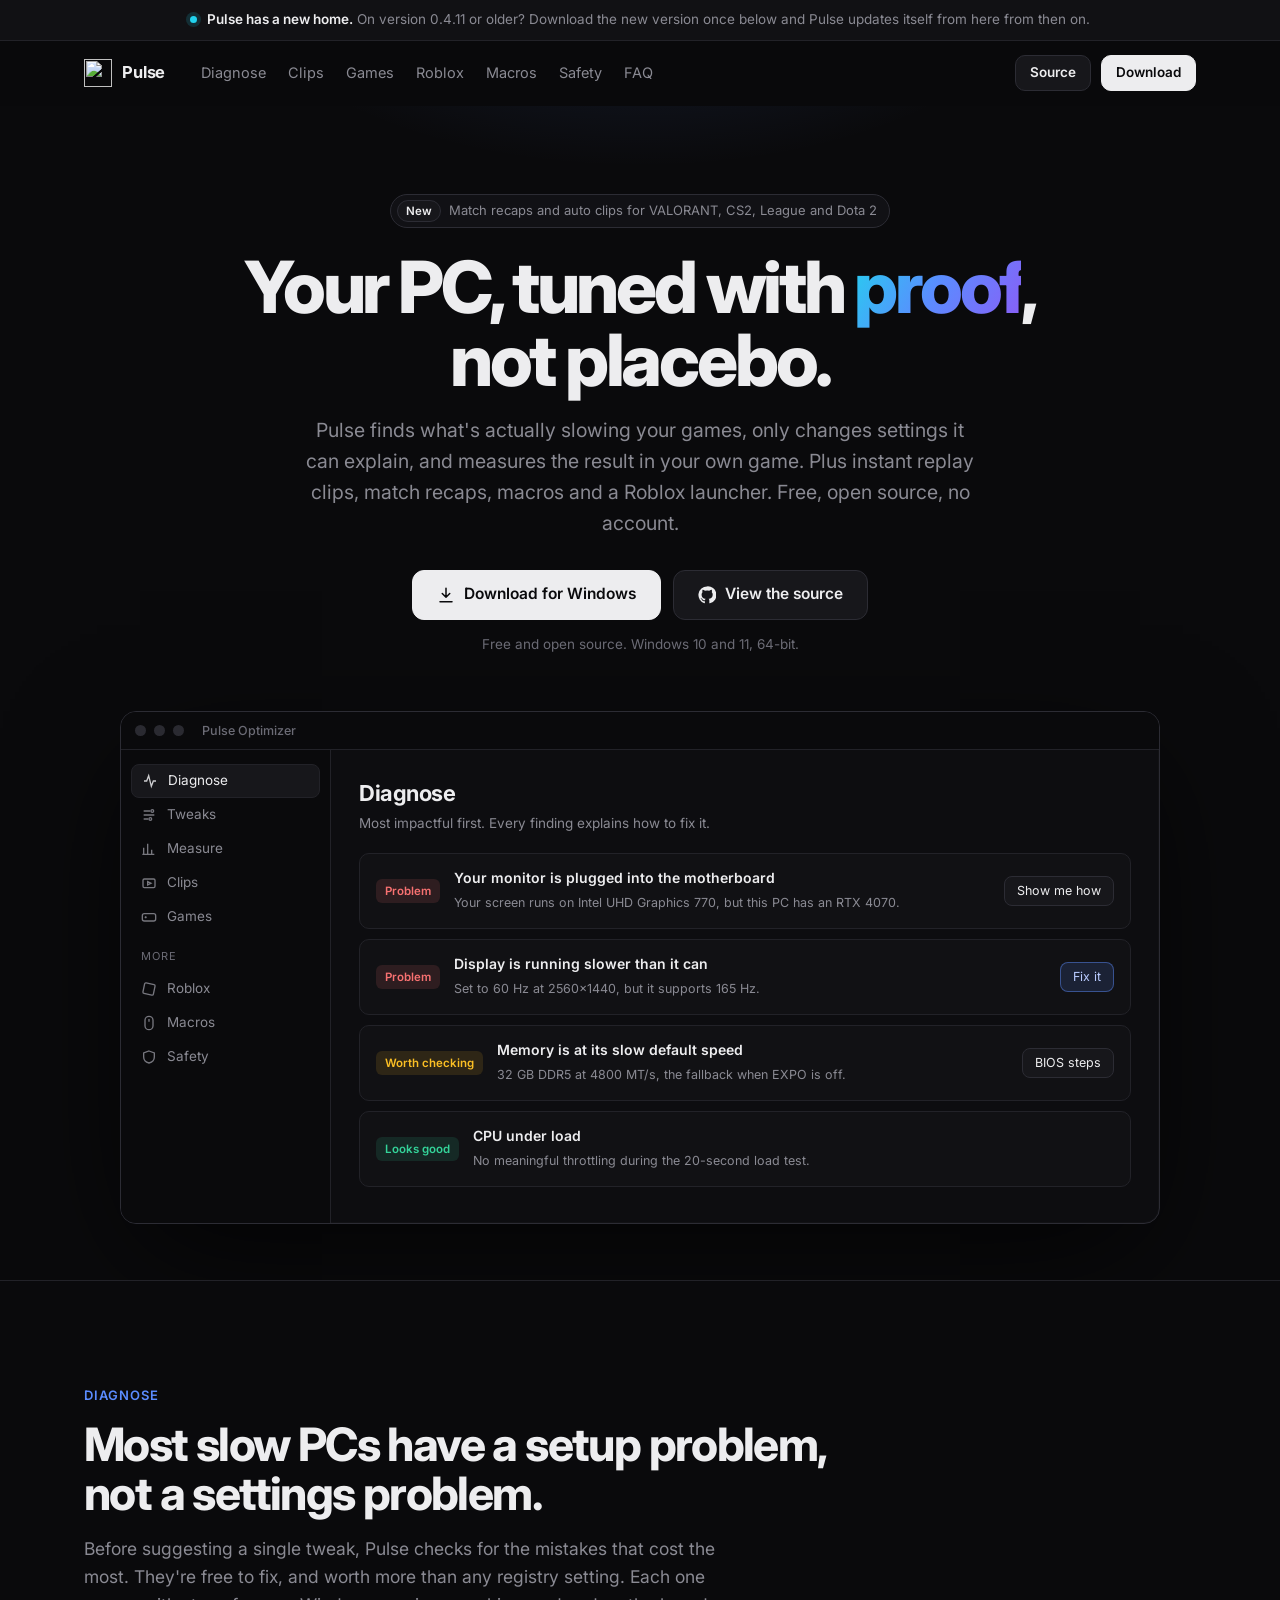
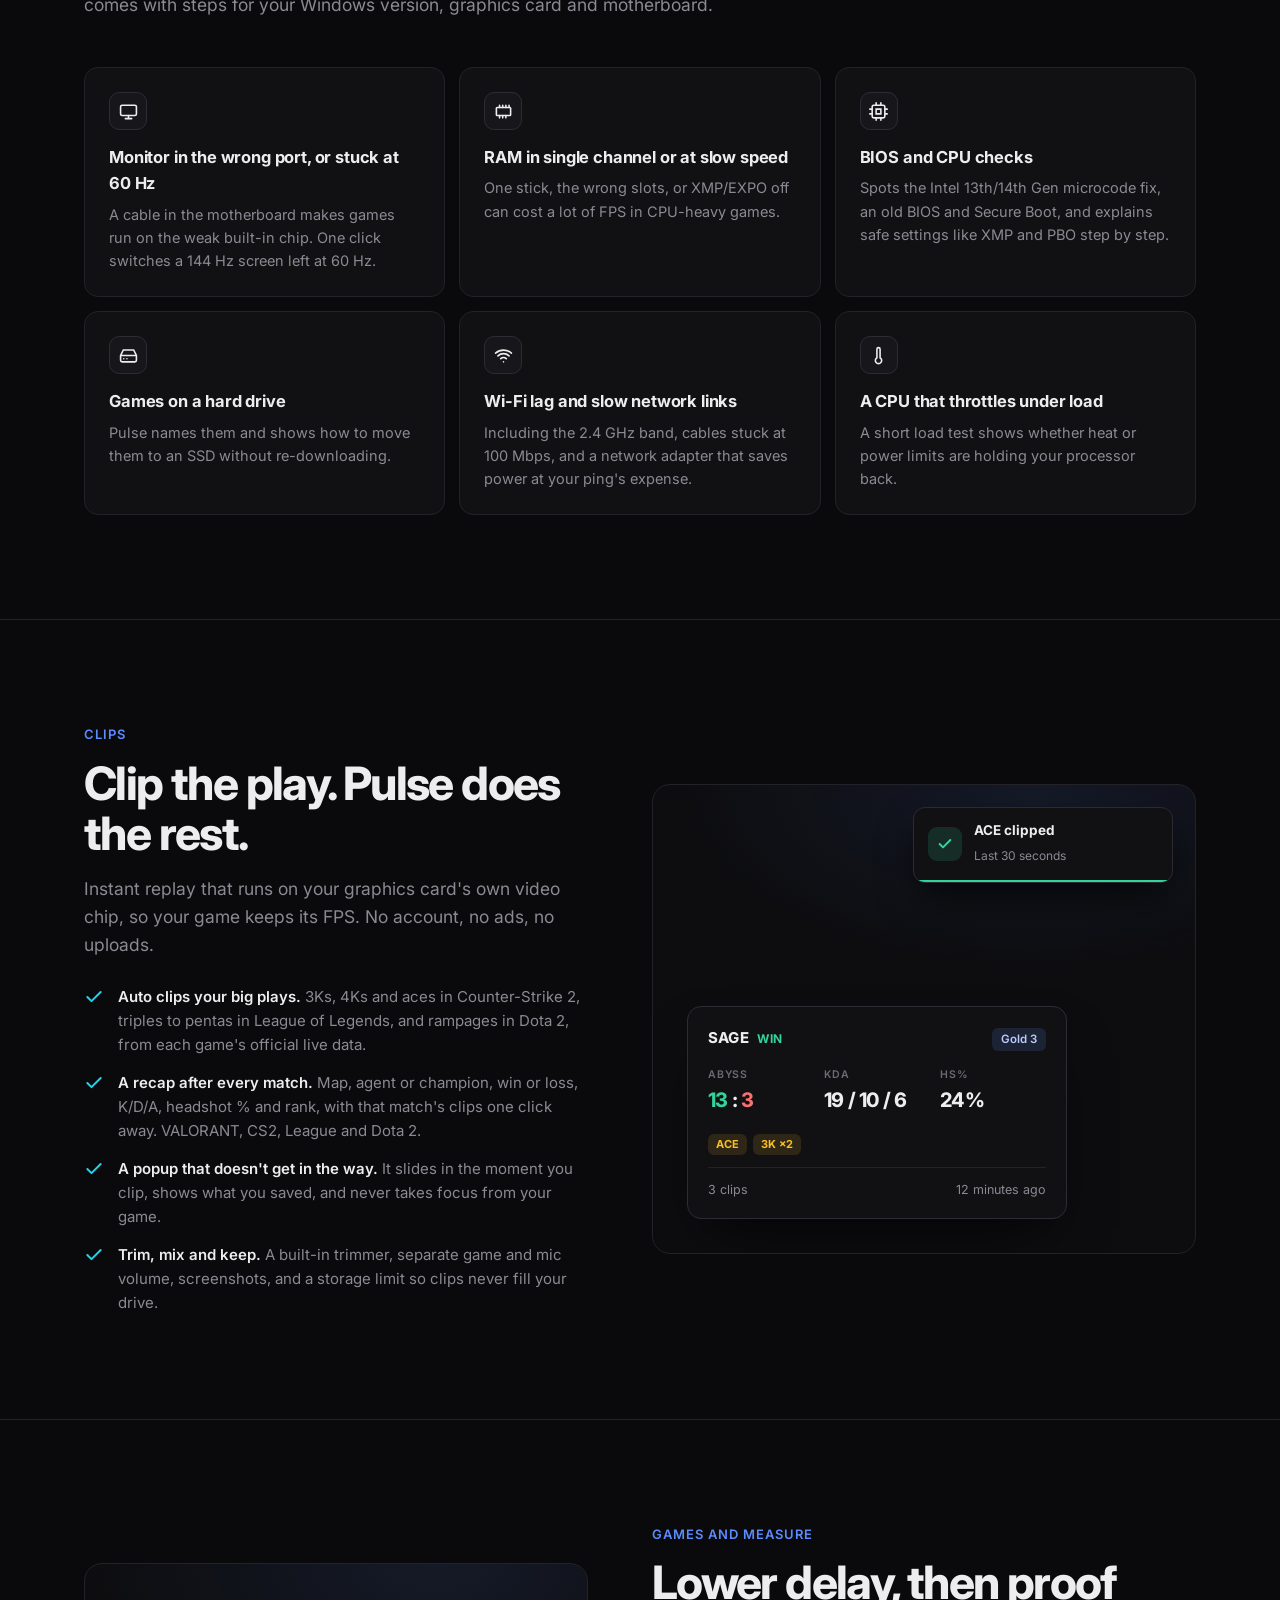
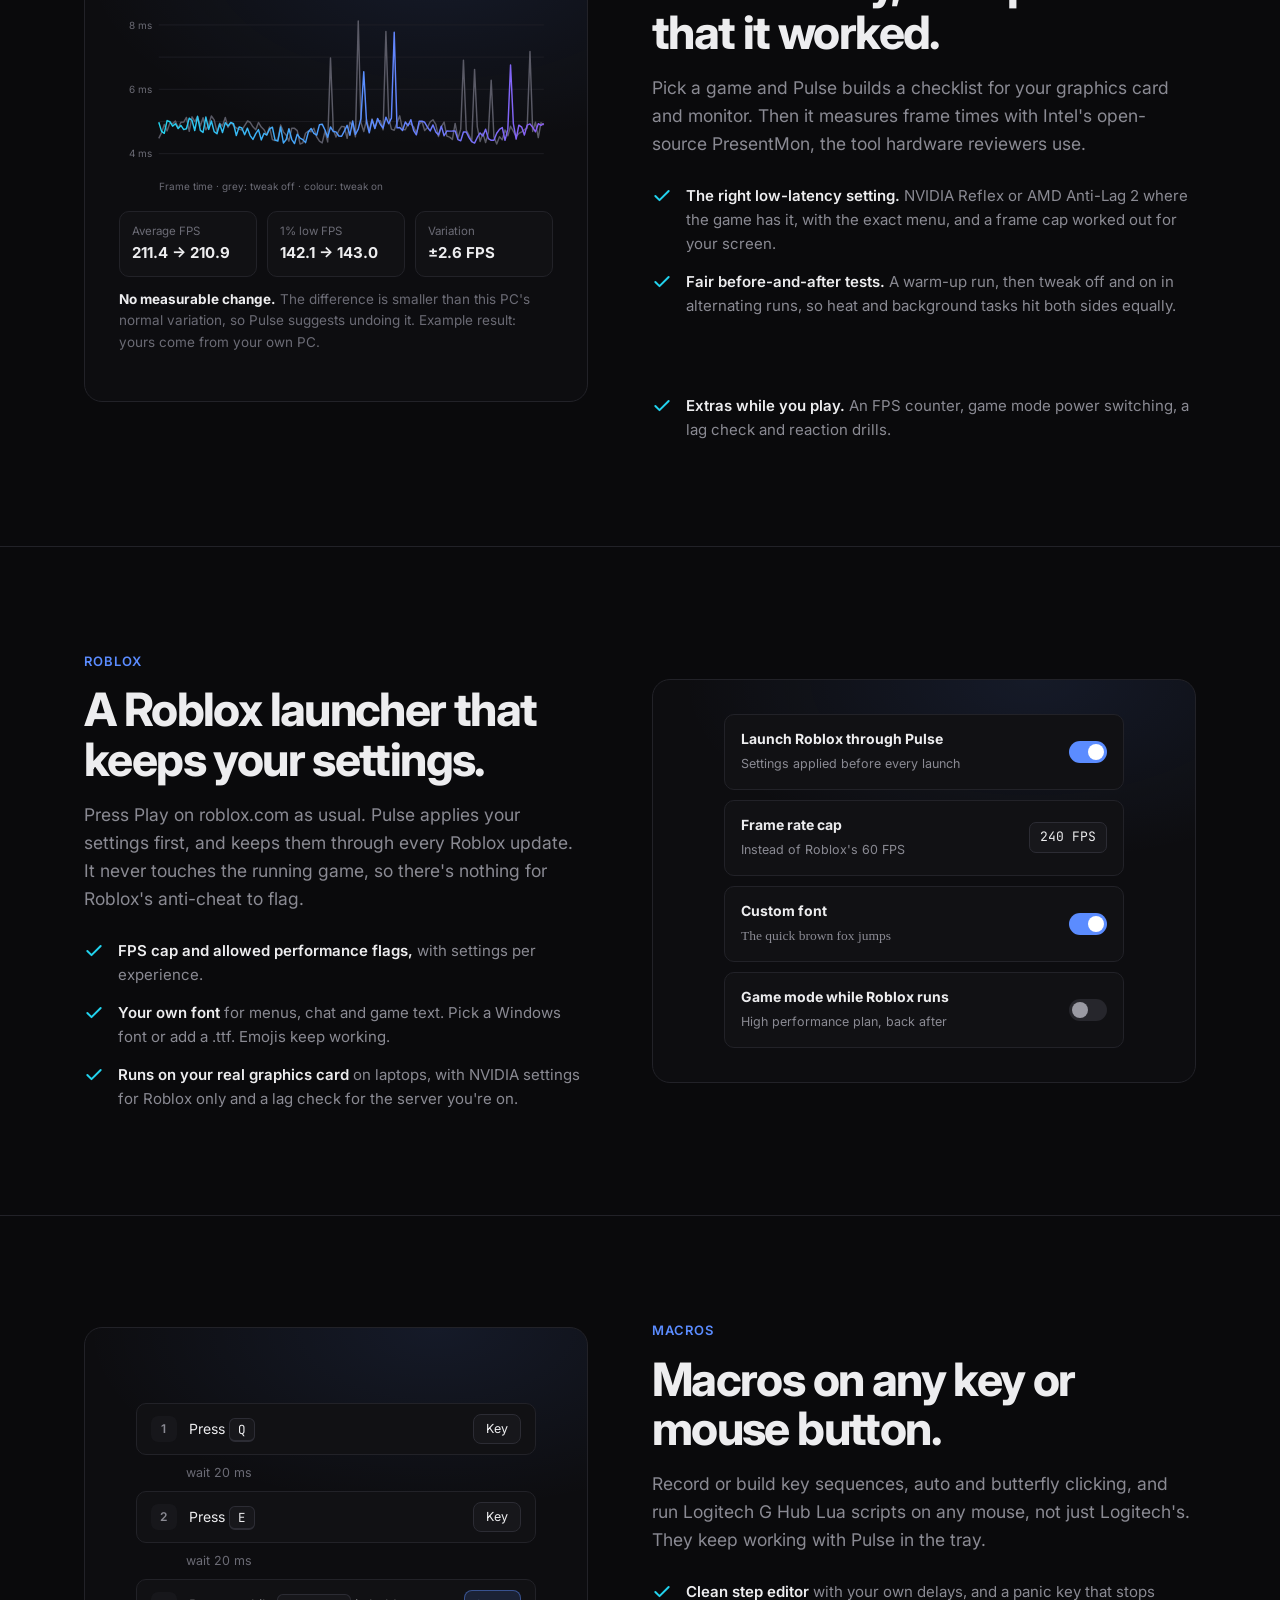
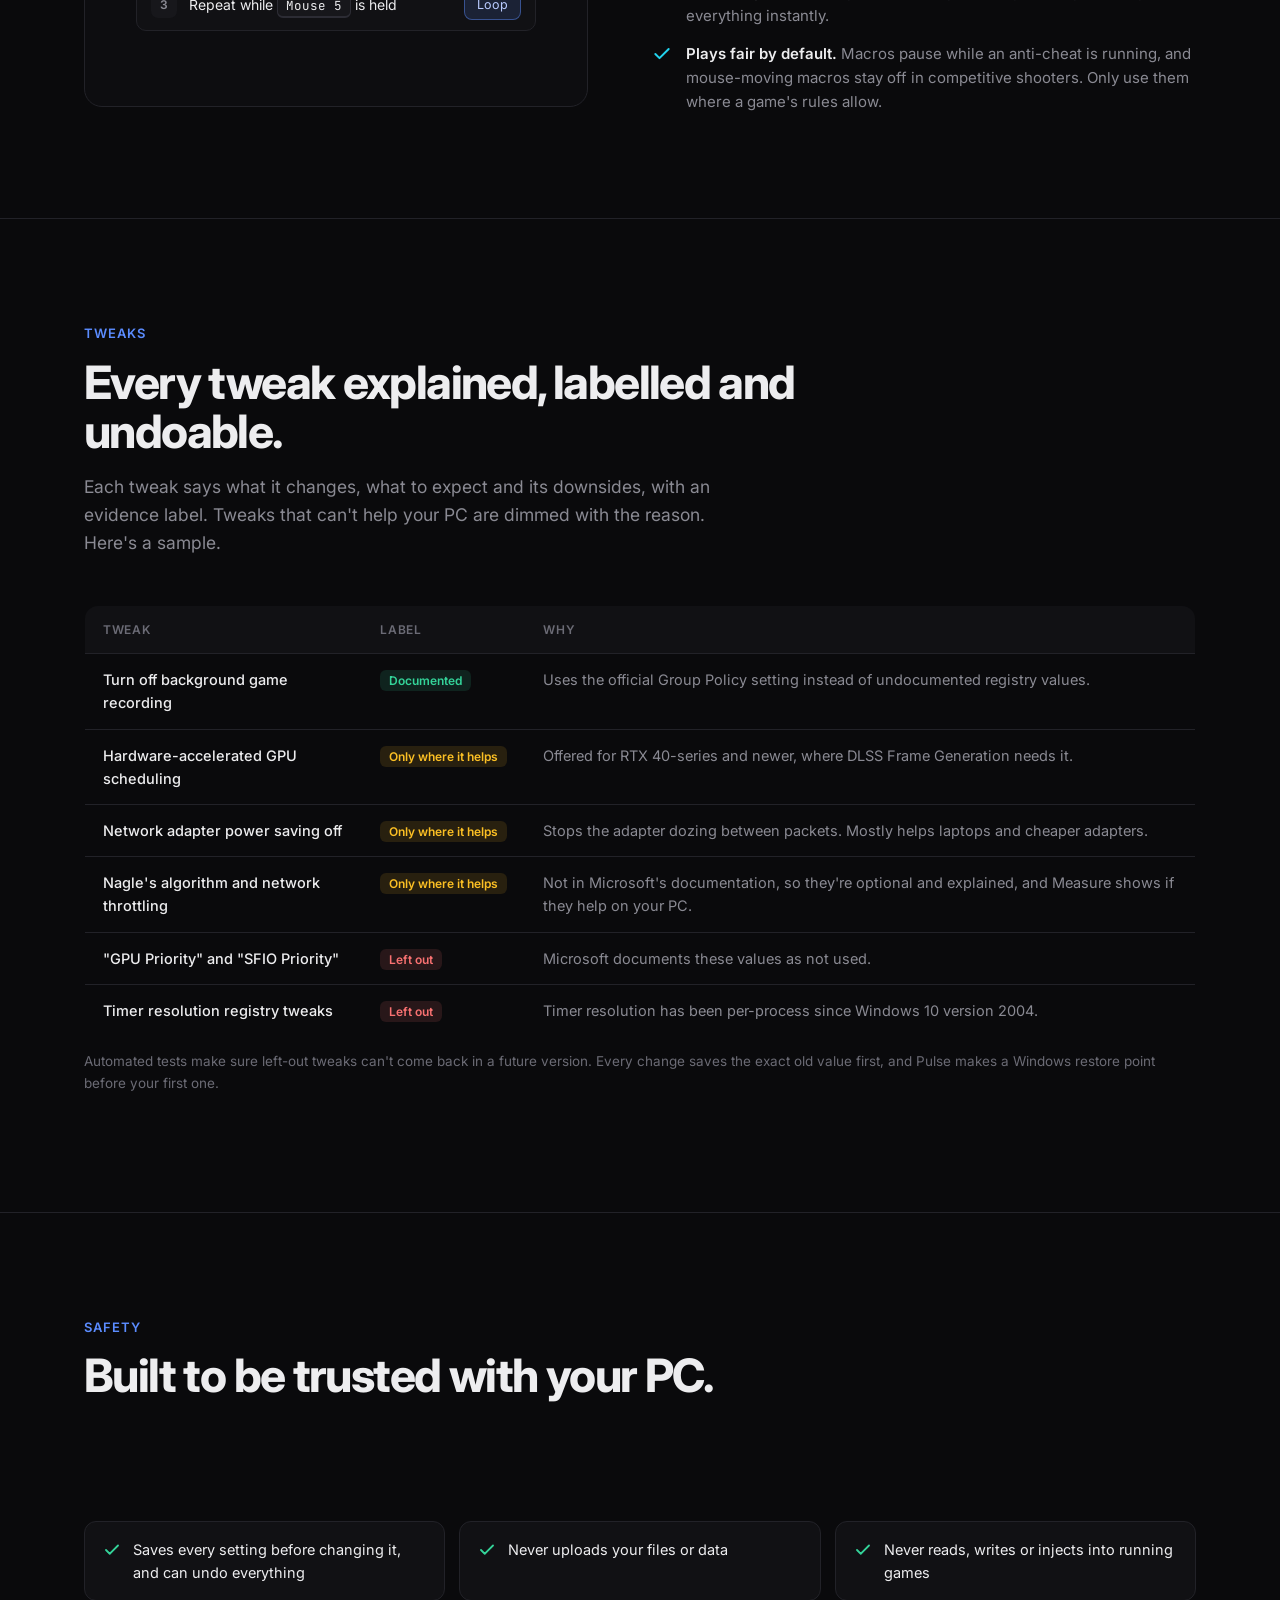
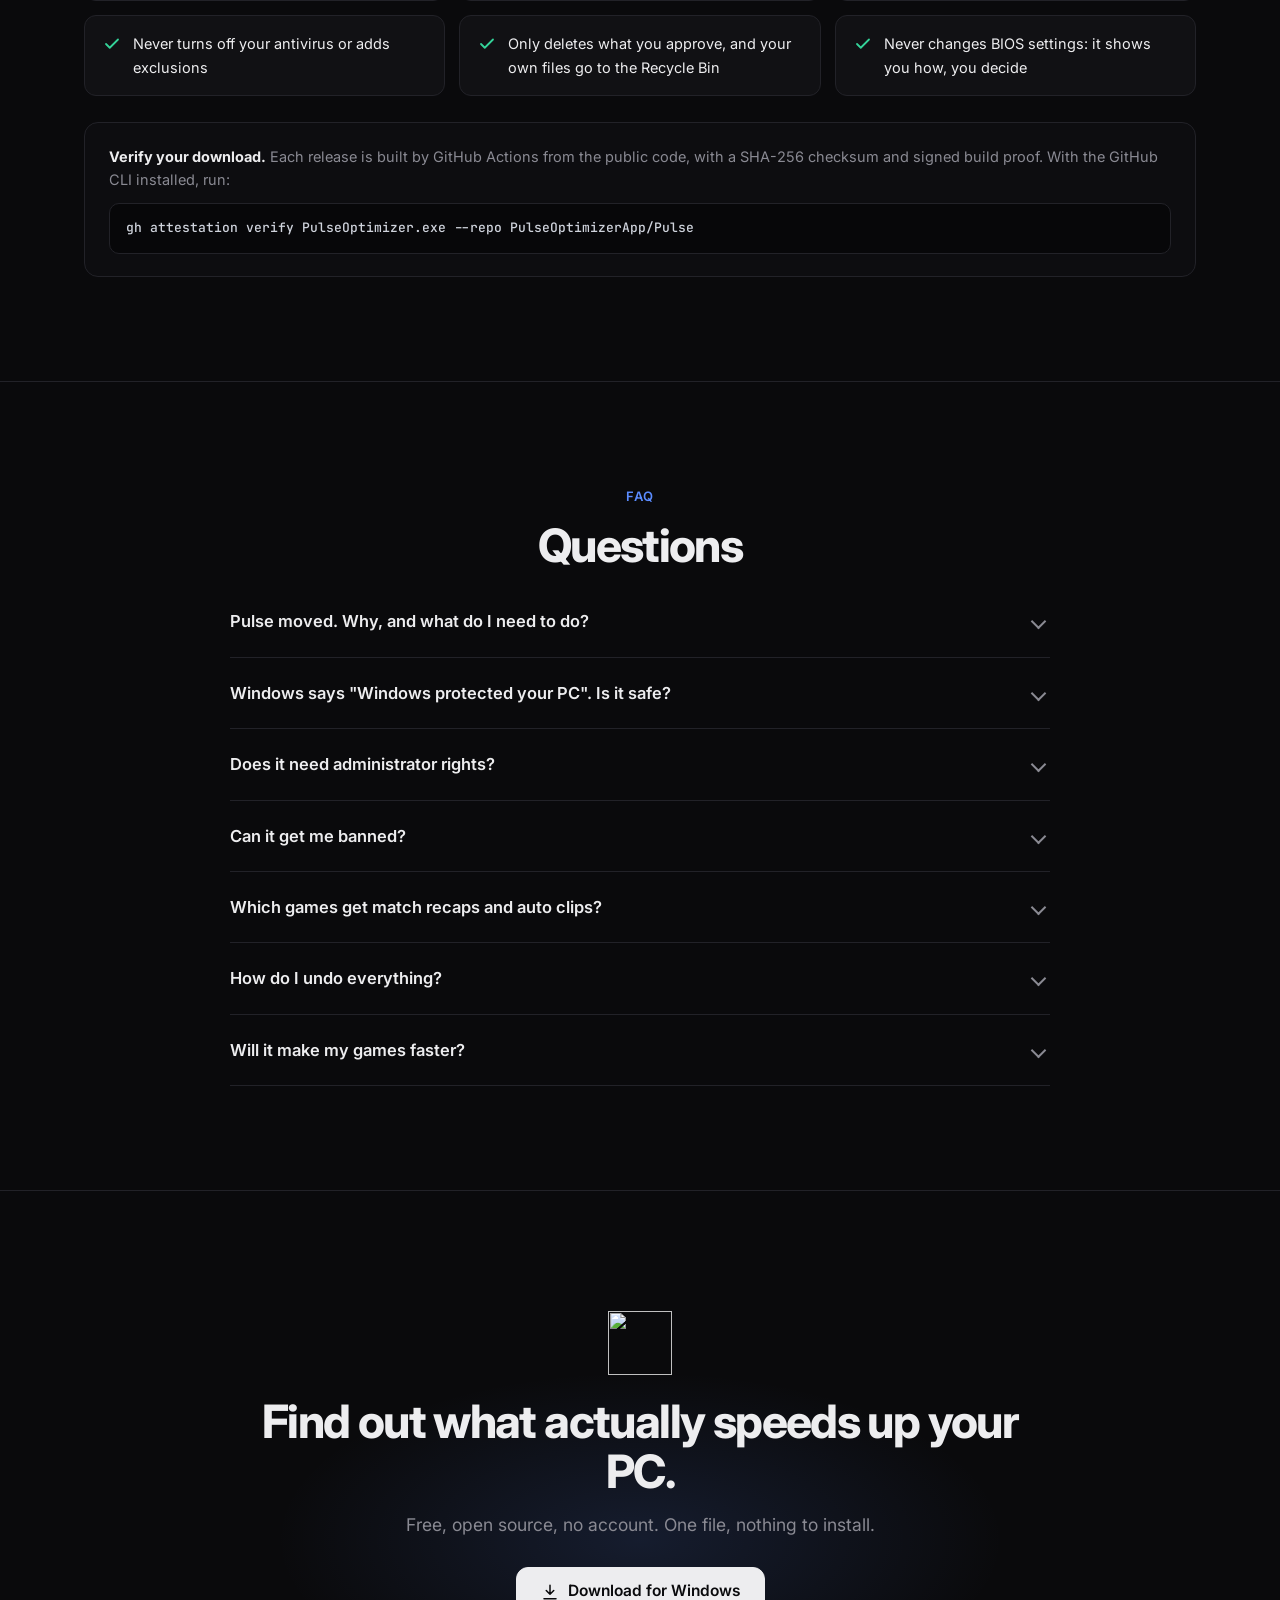
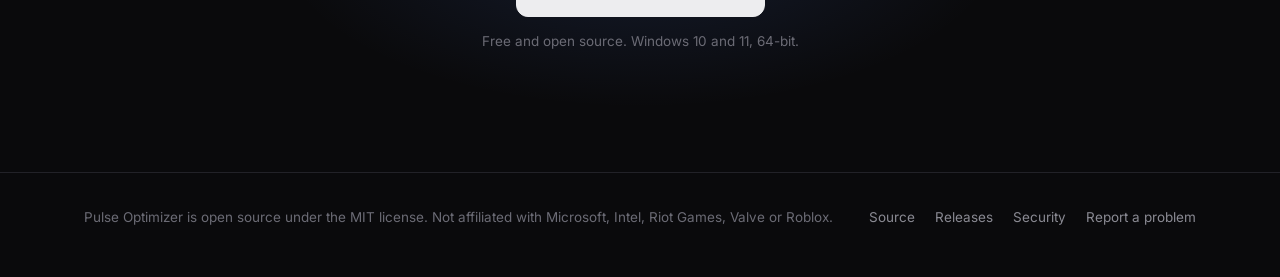
==== index.html @ ad61a7ef "Point at PulseOptimizerApp/Pulse Co-Authored-By: Claude Opus 5.5 <noreply@anthropic.com> Claude-Sess" ====
<!doctype html>
<html lang="en">
<head>
<meta charset="utf-8">
<meta name="viewport" content="width=device-width, initial-scale=1">
<title>Pulse Optimizer: free Windows optimizer, clipper and Roblox launcher for gamers</title>
<meta name="description" content="Pulse finds what's actually slowing your PC, only changes settings it can explain, measures the result in your own game, and undoes anything. Plus instant replay clips with match recaps, macros and a Roblox launcher. Free and open source.">
<meta property="og:title" content="Pulse Optimizer">
<meta property="og:description" content="Optimize your PC with proof, clip your best plays, and see a recap of every match. Free and open source.">
<meta property="og:image" content="https://pulseoptimizerapp.github.io/img/og.png">
<meta property="og:type" content="website">
<meta name="twitter:card" content="summary_large_image">
<meta name="color-scheme" content="dark">
<meta name="theme-color" content="#0A0A0C">
<link rel="icon" type="image/png" sizes="32x32" href="img/favicon-32.png">
<link rel="icon" type="image/svg+xml" href="img/icon-small.svg">
<link rel="apple-touch-icon" href="img/icon-180.png">
<link rel="preconnect" href="https://fonts.googleapis.com">
<link rel="preconnect" href="https://fonts.gstatic.com" crossorigin>
<link href="https://fonts.googleapis.com/css2?family=Inter:wght@400;500;600;700;800&family=JetBrains+Mono:wght@500&display=swap" rel="stylesheet">
<style>
  :root {
    --bg: #0A0A0C; --bg2: #0D0D10; --s1: #111114; --s2: #17171B; --hover: #1D1D22;
    --line: #222228; --line2: #2C2C34;
    --text: #EDEDEF; --dim: #8A8A93; --faint: #6B6B75;
    --a: #22D3EE; --b: #5B8CFF; --c: #8B5CF6;
    --grad: linear-gradient(120deg, var(--a), var(--b) 50%, var(--c));
    --good: #34D399; --bad: #F87171; --warn: #FBBF24;
    --r: 14px;
    --max: 1160px;
  }
  * { box-sizing: border-box; }
  html { scroll-behavior: smooth; scroll-padding-top: 84px; }
  body { margin: 0; background: var(--bg); color: var(--text); font: 16px/1.6 Inter, system-ui, -apple-system, "Segoe UI", sans-serif; -webkit-font-smoothing: antialiased; }
  a { color: inherit; }
  img, svg { display: block; }
  .wrap { max-width: var(--max); margin: 0 auto; padding: 0 24px; }
  .mono { font-family: "JetBrains Mono", ui-monospace, Consolas, monospace; }

  /* Moved notice */
  .moved { background: var(--s1); border-bottom: 1px solid var(--line); font-size: 13.5px; color: var(--dim); }
  .moved .wrap { display: flex; gap: 10px; align-items: center; justify-content: center; padding-top: 9px; padding-bottom: 9px; text-align: center; }
  .moved b { color: var(--text); font-weight: 600; }
  .dot { width: 7px; height: 7px; border-radius: 50%; background: var(--a); flex: none; box-shadow: 0 0 0 4px rgba(34,211,238,.15); }

  /* Nav */
  nav { position: sticky; top: 0; z-index: 50; background: rgba(10,10,12,.72); backdrop-filter: saturate(160%) blur(14px); -webkit-backdrop-filter: saturate(160%) blur(14px); border-bottom: 1px solid transparent; transition: border-color .2s; }
  nav.scrolled { border-bottom-color: var(--line); }
  nav .wrap { display: flex; align-items: center; height: 64px; gap: 28px; }
  .brand { display: flex; align-items: center; gap: 10px; font-weight: 700; letter-spacing: -.01em; text-decoration: none; font-size: 16.5px; }
  .brand img { width: 28px; height: 28px; }
  .links { display: flex; gap: 22px; margin-left: 8px; }
  .links a { text-decoration: none; color: var(--dim); font-size: 14.5px; transition: color .15s; }
  .links a:hover { color: var(--text); }
  .navr { margin-left: auto; display: flex; gap: 10px; align-items: center; }

  .btn { display: inline-flex; align-items: center; gap: 9px; height: 42px; padding: 0 18px; border-radius: 10px; font-weight: 600; font-size: 14.5px; text-decoration: none; border: 1px solid var(--line2); background: var(--s2); color: var(--text); transition: background .15s, border-color .15s, transform .15s; cursor: pointer; }
  .btn:hover { background: var(--hover); border-color: #3a3a44; }
  .btn.primary { background: var(--text); color: #0A0A0C; border-color: var(--text); }
  .btn.primary:hover { background: #fff; transform: translateY(-1px); }
  .btn.big { height: 50px; padding: 0 24px; font-size: 15.5px; border-radius: 12px; }
  .btn svg { width: 18px; height: 18px; }
  .btn.sm { height: 36px; padding: 0 14px; font-size: 13.5px; }

  /* Hero */
  .hero { position: relative; padding: 88px 0 56px; overflow: hidden; }
  .hero::before { content: ""; position: absolute; inset: -30% -10% auto; height: 680px; background: radial-gradient(600px 300px at 50% 30%, rgba(91,140,255,.16), transparent 70%), radial-gradient(400px 240px at 25% 20%, rgba(34,211,238,.10), transparent 70%), radial-gradient(420px 260px at 78% 25%, rgba(139,92,246,.12), transparent 70%); pointer-events: none; }
  .hero .wrap { position: relative; text-align: center; }
  .pill { display: inline-flex; gap: 8px; align-items: center; font-size: 13px; color: var(--dim); border: 1px solid var(--line2); background: rgba(23,23,27,.6); padding: 5px 12px 5px 6px; border-radius: 999px; text-decoration: none; }
  .pill span { background: var(--s2); border: 1px solid var(--line2); color: var(--text); font-weight: 600; font-size: 11.5px; padding: 1px 8px; border-radius: 999px; }
  h1 { font-size: clamp(40px, 6.4vw, 72px); line-height: 1.02; letter-spacing: -.045em; font-weight: 800; margin: 22px auto 18px; max-width: 880px; }
  .g { background: var(--grad); -webkit-background-clip: text; background-clip: text; color: transparent; }
  .lead { font-size: clamp(17px, 2vw, 19.5px); color: var(--dim); max-width: 680px; margin: 0 auto 30px; }
  .cta { display: flex; gap: 12px; justify-content: center; flex-wrap: wrap; }
  .ver { color: var(--faint); font-size: 13.5px; margin-top: 14px; }

  /* App window mock */
  .shot { margin: 56px auto 0; max-width: 1040px; border-radius: 16px; border: 1px solid var(--line2); background: var(--bg2); box-shadow: 0 40px 120px -20px rgba(0,0,0,.8), 0 0 0 1px rgba(255,255,255,.02) inset; overflow: hidden; text-align: left; }
  .bar { height: 38px; display: flex; align-items: center; gap: 8px; padding: 0 14px; border-bottom: 1px solid var(--line); background: var(--bg); }
  .bar i { width: 11px; height: 11px; border-radius: 50%; background: #2a2a31; }
  .bar b { margin-left: 10px; font-size: 12.5px; color: var(--faint); font-weight: 500; }
  .app { display: grid; grid-template-columns: 210px 1fr; min-height: 470px; }
  .side { border-right: 1px solid var(--line); padding: 14px 10px; background: var(--bg); }
  .side .item { display: flex; align-items: center; gap: 10px; height: 34px; padding: 0 10px; border-radius: 8px; font-size: 13.5px; color: var(--dim); }
  .side .item.on { background: var(--s2); color: var(--text); border: 1px solid var(--line); }
  .side .item svg { width: 16px; height: 16px; opacity: .85; }
  .side .sec { font-size: 11px; text-transform: uppercase; letter-spacing: .08em; color: var(--faint); margin: 14px 10px 6px; }
  .main { padding: 26px 28px; }
  .main h3 { margin: 0; font-size: 22px; letter-spacing: -.02em; }
  .main .sub { color: var(--dim); font-size: 13.5px; margin: 2px 0 18px; }
  .find { display: grid; grid-template-columns: auto 1fr auto; gap: 14px; align-items: center; padding: 13px 16px; border: 1px solid var(--line); background: var(--s1); border-radius: 10px; margin-bottom: 10px; }
  .tag { font-size: 11.5px; font-weight: 600; padding: 3px 9px; border-radius: 6px; white-space: nowrap; }
  .tag.p { color: var(--bad); background: rgba(248,113,113,.12); }
  .tag.c { color: var(--warn); background: rgba(251,191,36,.12); }
  .tag.o { color: var(--good); background: rgba(52,211,153,.12); }
  .find b { font-size: 14px; font-weight: 600; display: block; }
  .find small { color: var(--dim); font-size: 12.5px; }
  .mini { height: 30px; padding: 0 12px; font-size: 12.5px; border-radius: 8px; border: 1px solid var(--line2); background: var(--s2); display: inline-flex; align-items: center; white-space: nowrap; }
  .mini.blue { background: rgba(91,140,255,.14); border-color: rgba(91,140,255,.45); color: #b9cbff; }

  /* Sections */
  section { padding: 104px 0; border-top: 1px solid var(--line); }
  .eyebrow { font-size: 13px; font-weight: 600; letter-spacing: .08em; text-transform: uppercase; color: var(--b); margin-bottom: 14px; }
  h2 { font-size: clamp(30px, 4vw, 46px); line-height: 1.08; letter-spacing: -.035em; margin: 0 0 16px; font-weight: 750; max-width: 760px; }
  .intro { color: var(--dim); font-size: 17.5px; max-width: 660px; margin: 0 0 48px; }
  .center { text-align: center; }
  .center h2, .center .intro { margin-left: auto; margin-right: auto; }

  .grid3 { display: grid; grid-template-columns: repeat(3, 1fr); gap: 14px; }
  .grid2 { display: grid; grid-template-columns: 1fr 1fr; gap: 14px; }
  .card { border: 1px solid var(--line); background: var(--s1); border-radius: var(--r); padding: 24px; transition: border-color .2s, background .2s; }
  .card:hover { border-color: var(--line2); background: #131317; }
  .card h4 { margin: 14px 0 6px; font-size: 16.5px; letter-spacing: -.01em; }
  .card p { margin: 0; color: var(--dim); font-size: 14.5px; }
  .ico { width: 38px; height: 38px; border-radius: 10px; display: grid; place-items: center; background: var(--s2); border: 1px solid var(--line2); }
  .ico svg { width: 19px; height: 19px; stroke: var(--text); }

  /* Feature tour (split rows) */
  .split { display: grid; grid-template-columns: 1fr 1.08fr; gap: 64px; align-items: center; }
  .split.rev > :first-child { order: 2; }
  .ticks { list-style: none; padding: 0; margin: 26px 0 0; display: grid; gap: 14px; }
  .ticks li { display: grid; grid-template-columns: 22px 1fr; gap: 12px; color: var(--dim); font-size: 15px; }
  .ticks li b { color: var(--text); font-weight: 600; }
  .ticks svg { width: 20px; height: 20px; margin-top: 2px; stroke: var(--a); }
  .stage { position: relative; border: 1px solid var(--line); border-radius: 18px; background: radial-gradient(500px 260px at 70% 0%, rgba(91,140,255,.10), transparent 70%), var(--bg2); padding: 34px; min-height: 380px; display: grid; place-items: center; overflow: hidden; }

  /* Match card mock (like the app) */
  .match { width: 100%; max-width: 380px; border: 1px solid var(--line2); background: var(--s1); border-radius: 14px; padding: 18px 20px; box-shadow: 0 30px 60px -20px rgba(0,0,0,.7); }
  .match .top { display: flex; justify-content: space-between; align-items: baseline; }
  .match .who { font-weight: 750; letter-spacing: .02em; font-size: 15px; }
  .match .res { font-weight: 700; font-size: 12px; letter-spacing: .06em; color: var(--good); margin-left: 8px; }
  .rank { font-size: 11.5px; font-weight: 600; padding: 2px 9px; border-radius: 6px; background: rgba(91,140,255,.14); color: #b9cbff; }
  .stats { display: grid; grid-template-columns: repeat(3, 1fr); gap: 10px; margin: 16px 0 14px; }
  .stats div small { display: block; font-size: 10.5px; color: var(--faint); letter-spacing: .08em; font-weight: 600; }
  .stats div b { font-size: 20px; letter-spacing: -.02em; font-weight: 750; }
  .w { color: var(--good); } .l { color: var(--bad); }
  .hl { display: inline-block; font-size: 11px; font-weight: 700; padding: 2px 8px; border-radius: 6px; background: rgba(251,191,36,.12); color: var(--warn); margin-right: 6px; }
  .match .foot { display: flex; justify-content: space-between; color: var(--dim); font-size: 12.5px; border-top: 1px solid var(--line); padding-top: 12px; margin-top: 12px; }

  .clipstage { min-height: 470px; place-items: end start; }
  /* Clip popup mock (animated like the app) */
  .toast { position: absolute; top: 22px; right: 22px; width: 260px; border-radius: 12px; border: 1px solid #2A2A31; background: rgba(17,17,20,.96); box-shadow: 0 18px 40px -8px rgba(0,0,0,.7); overflow: hidden; animation: toast 6s cubic-bezier(.2,.8,.2,1) infinite; }
  .toast .thumb { height: 0; background: linear-gradient(135deg, #1b2a4a, #352356 60%, #0f1b2b); animation: thumb 6s ease infinite; position: relative; }
  .toast .thumb::after { content: "ACE"; position: absolute; left: 10px; bottom: 8px; font-size: 11px; font-weight: 800; color: var(--warn); background: rgba(0,0,0,.5); padding: 1px 7px; border-radius: 5px; }
  .toast .row { display: flex; gap: 12px; align-items: center; padding: 12px 14px; }
  .toast .badge { width: 34px; height: 34px; border-radius: 9px; display: grid; place-items: center; background: rgba(52,211,153,.14); flex: none; }
  .toast .badge svg { width: 16px; height: 16px; stroke: var(--good); }
  .toast b { display: block; font-size: 13.5px; }
  .toast small { color: var(--dim); font-size: 12px; }
  .toast .drain { height: 2px; background: var(--good); transform-origin: left; animation: drain 6s linear infinite; }
  @keyframes toast { 0% { transform: translateX(40px); opacity: 0 } 6%, 82% { transform: none; opacity: 1 } 92%, 100% { transform: translateX(40px); opacity: 0 } }
  @keyframes thumb { 0%, 22% { height: 0 } 30%, 100% { height: 140px } }
  @keyframes drain { 0%, 22% { transform: scaleX(1) } 82%, 100% { transform: scaleX(0) } }

  /* Macro mock */
  .mac { width: 100%; max-width: 400px; display: grid; gap: 8px; }
  .step { display: grid; grid-template-columns: 26px 1fr auto; gap: 12px; align-items: center; border: 1px solid var(--line); background: var(--s1); border-radius: 10px; padding: 10px 14px; font-size: 14px; }
  .step .n { width: 26px; height: 26px; border-radius: 7px; background: var(--s2); color: var(--dim); display: grid; place-items: center; font-size: 12px; font-weight: 600; }
  .key { font-family: "JetBrains Mono", monospace; font-size: 12.5px; padding: 2px 8px; border: 1px solid var(--line2); border-bottom-width: 2px; border-radius: 6px; background: var(--s2); }
  .delay { color: var(--faint); font-size: 12.5px; padding-left: 50px; }

  /* Roblox mock */
  .rbx { width: 100%; max-width: 400px; display: grid; gap: 10px; }
  .opt { display: flex; justify-content: space-between; align-items: center; gap: 16px; border: 1px solid var(--line); background: var(--s1); border-radius: 10px; padding: 13px 16px; }
  .opt b { font-size: 14px; display: block; } .opt small { color: var(--dim); font-size: 12.5px; }
  .sw { width: 38px; height: 22px; border-radius: 999px; background: var(--b); position: relative; flex: none; }
  .sw::after { content: ""; position: absolute; top: 3px; right: 3px; width: 16px; height: 16px; border-radius: 50%; background: #fff; }
  .sw.off { background: #26262C; } .sw.off::after { right: auto; left: 3px; background: #9a9aa3; }
  .fps { font-family: "JetBrains Mono", monospace; font-size: 13px; padding: 4px 10px; border-radius: 7px; background: var(--s2); border: 1px solid var(--line2); }

  /* Measure chart */
  .chart { width: 100%; max-width: 480px; }
  .chart svg { width: 100%; height: auto; }
  .chart .grid line { stroke: #1f1f25; }
  .chart .axis text { fill: var(--faint); font-size: 11px; font-family: Inter, sans-serif; }
  .chart .trace { fill: none; stroke-width: 1.6; stroke-linejoin: round; }
  .chart .off { stroke: #5a5a66; } .chart .on { stroke: url(#tg); }
  .verdict { display: grid; grid-template-columns: repeat(3, 1fr); gap: 10px; margin-top: 14px; }
  .verdict div { border: 1px solid var(--line); background: var(--s1); border-radius: 10px; padding: 10px 12px; }
  .verdict small { color: var(--faint); font-size: 11.5px; display: block; } .verdict b { font-size: 15px; }

  /* Evidence table */
  table { width: 100%; border-collapse: collapse; font-size: 14.5px; border: 1px solid var(--line); border-radius: var(--r); overflow: hidden; }
  th, td { text-align: left; padding: 14px 18px; border-bottom: 1px solid var(--line); vertical-align: top; }
  th { color: var(--faint); font-weight: 600; font-size: 12px; letter-spacing: .06em; text-transform: uppercase; background: var(--s1); }
  td { color: var(--dim); } td:first-child { color: var(--text); font-weight: 500; }
  tr:last-child td { border-bottom: 0; }
  .v { font-size: 12px; font-weight: 600; padding: 3px 9px; border-radius: 6px; white-space: nowrap; }
  .v.k { color: var(--good); background: rgba(52,211,153,.12); } .v.s { color: var(--warn); background: rgba(251,191,36,.12); } .v.x { color: var(--bad); background: rgba(248,113,113,.12); }
  .note { color: var(--faint); font-size: 13.5px; margin-top: 14px; }

  /* Safety */
  .promise { display: grid; grid-template-columns: repeat(3, 1fr); gap: 14px; }
  .promise div { display: flex; gap: 12px; align-items: flex-start; border: 1px solid var(--line); background: var(--s1); border-radius: 12px; padding: 16px 18px; font-size: 14.5px; }
  .promise svg { width: 18px; height: 18px; stroke: var(--good); flex: none; margin-top: 3px; }
  .verify { margin-top: 26px; border: 1px solid var(--line); background: var(--bg2); border-radius: var(--r); padding: 22px 24px; }
  .verify p { margin: 0 0 12px; color: var(--dim); font-size: 14.5px; }
  pre { margin: 0; overflow-x: auto; padding: 14px 16px; border-radius: 10px; background: #070709; border: 1px solid var(--line); font: 500 13px/1.6 "JetBrains Mono", monospace; color: #cfd3dc; }

  /* FAQ */
  .faq { max-width: 820px; margin: 0 auto; }
  details { border-bottom: 1px solid var(--line); padding: 4px 0; }
  summary { cursor: pointer; list-style: none; padding: 18px 36px 18px 0; font-weight: 600; font-size: 16.5px; position: relative; }
  summary::-webkit-details-marker { display: none; }
  summary::after { content: ""; position: absolute; right: 6px; top: 26px; width: 9px; height: 9px; border-right: 2px solid var(--dim); border-bottom: 2px solid var(--dim); transform: rotate(45deg); transition: transform .2s; }
  details[open] summary::after { transform: rotate(-135deg); top: 30px; }
  details p { margin: 0 0 20px; color: var(--dim); font-size: 15px; max-width: 720px; }

  /* Final CTA */
  .final { text-align: center; padding: 120px 0; position: relative; overflow: hidden; }
  .final::before { content: ""; position: absolute; inset: 0; background: radial-gradient(520px 240px at 50% 60%, rgba(91,140,255,.14), transparent 70%); pointer-events: none; }
  .final .wrap { position: relative; }
  .final img { width: 64px; height: 64px; margin: 0 auto 22px; }

  footer { border-top: 1px solid var(--line); padding: 34px 0 48px; color: var(--faint); font-size: 13.5px; }
  footer .wrap { display: flex; gap: 20px; flex-wrap: wrap; align-items: center; justify-content: space-between; }
  footer nav { position: static; background: none; backdrop-filter: none; border: 0; display: flex; gap: 20px; flex-wrap: wrap; }
  footer a { text-decoration: none; color: var(--dim); } footer a:hover { color: var(--text); }

  /* Reveal on scroll */
  .rv { opacity: 0; transform: translateY(14px); transition: opacity .6s ease, transform .6s cubic-bezier(.2,.8,.2,1); }
  .rv.in { opacity: 1; transform: none; }
  @media (prefers-reduced-motion: reduce) { .rv { opacity: 1; transform: none; transition: none; } .toast, .toast .thumb, .toast .drain { animation: none; } .toast .thumb { height: 140px; } html { scroll-behavior: auto; } }

  @media (max-width: 980px) {
    .links { display: none; }
    .split, .split.rev { grid-template-columns: 1fr; gap: 36px; }
    .split.rev > :first-child { order: 0; }
    .grid3, .promise { grid-template-columns: 1fr 1fr; }
    .app { grid-template-columns: 1fr; } .side { display: none; }
  }
  @media (max-width: 640px) {
    section { padding: 76px 0; }
    .grid3, .grid2, .promise { grid-template-columns: 1fr; }
    .find { grid-template-columns: 1fr; gap: 8px; } .find .tag { justify-self: start; } .find .mini, .find > span:empty { display: none; }
    .main { padding: 20px 16px; }
    .navr .btn:not(.primary) { display: none; }
    th:nth-child(3), td:nth-child(3) { display: none; }
    .stage { padding: 20px; min-height: 320px; }
    .toast { width: 220px; right: 12px; top: 12px; }
    .clipstage { min-height: 430px; }
    .toast .thumb { animation-name: thumbS; }
    @keyframes thumbS { 0%, 22% { height: 0 } 30%, 100% { height: 110px } }
  }
</style>
</head>
<body>

<div class="moved"><div class="wrap"><span class="dot"></span><span><b>Pulse has a new home.</b> On version 0.4.11 or older? Download the new version once below and Pulse updates itself from here from then on.</span></div></div>

<nav id="nav">
  <div class="wrap">
    <a class="brand" href="#"><img src="img/icon-small.svg" alt="">Pulse</a>
    <div class="links">
      <a href="#diagnose">Diagnose</a>
      <a href="#clips">Clips</a>
      <a href="#games">Games</a>
      <a href="#roblox">Roblox</a>
      <a href="#macros">Macros</a>
      <a href="#safety">Safety</a>
      <a href="#faq">FAQ</a>
    </div>
    <div class="navr">
      <a class="btn sm src" href="#">Source</a>
      <a class="btn sm primary dl" href="#">Download</a>
    </div>
  </div>
</nav>

<header class="hero">
  <div class="wrap">
    <a class="pill rv" href="#clips"><span>New</span> Match recaps and auto clips for VALORANT, CS2, League and Dota 2</a>
    <h1 class="rv">Your PC, tuned with <span class="g">proof</span>, not placebo.</h1>
    <p class="lead rv">Pulse finds what's actually slowing your games, only changes settings it can explain, and measures the result in your own game. Plus instant replay clips, match recaps, macros and a Roblox launcher. Free, open source, no account.</p>
    <div class="cta rv">
      <a class="btn big primary dl" href="#"><svg viewBox="0 0 24 24" fill="none" stroke="currentColor" stroke-width="2" stroke-linecap="round" stroke-linejoin="round"><path d="M12 3v12m0 0l-5-5m5 5l5-5M4 21h16"/></svg>Download for Windows</a>
      <a class="btn big src" href="#"><svg viewBox="0 0 24 24" fill="currentColor"><path d="M12 .5a11.5 11.5 0 00-3.6 22.4c.6.1.8-.3.8-.6v-2c-3.2.7-3.9-1.5-3.9-1.5-.5-1.3-1.3-1.7-1.3-1.7-1-.7.1-.7.1-.7 1.2.1 1.8 1.2 1.8 1.2 1 1.8 2.8 1.3 3.5 1 .1-.8.4-1.3.7-1.6-2.6-.3-5.3-1.3-5.3-5.7 0-1.3.5-2.3 1.2-3.1-.1-.3-.5-1.5.1-3.1 0 0 1-.3 3.2 1.2a11 11 0 015.8 0c2.2-1.5 3.2-1.2 3.2-1.2.6 1.6.2 2.8.1 3.1.8.8 1.2 1.8 1.2 3.1 0 4.4-2.7 5.4-5.3 5.7.4.4.8 1.1.8 2.2v3.3c0 .3.2.7.8.6A11.5 11.5 0 0012 .5z"/></svg>View the source</a>
    </div>
    <div class="ver">Free and open source. Windows 10 and 11, 64-bit.</div>

    <div class="shot rv" aria-label="Pulse's Diagnose page (illustration)">
      <div class="bar"><i></i><i></i><i></i><b>Pulse Optimizer</b></div>
      <div class="app">
        <div class="side">
          <div class="item on"><svg viewBox="0 0 24 24" fill="none" stroke="currentColor" stroke-width="2"><path d="M3 12h4l3-8 4 16 3-8h4"/></svg>Diagnose</div>
          <div class="item"><svg viewBox="0 0 24 24" fill="none" stroke="currentColor" stroke-width="2"><path d="M4 6h10M4 12h16M4 18h7"/><circle cx="17" cy="6" r="2"/><circle cx="14" cy="18" r="2"/></svg>Tweaks</div>
          <div class="item"><svg viewBox="0 0 24 24" fill="none" stroke="currentColor" stroke-width="2"><path d="M4 20V10m6 10V4m6 16v-7m4 7H2"/></svg>Measure</div>
          <div class="item"><svg viewBox="0 0 24 24" fill="none" stroke="currentColor" stroke-width="2"><rect x="3" y="6" width="18" height="13" rx="2"/><path d="M10 10l5 2.5-5 2.5z"/></svg>Clips</div>
          <div class="item"><svg viewBox="0 0 24 24" fill="none" stroke="currentColor" stroke-width="2"><rect x="2" y="7" width="20" height="11" rx="3"/><path d="M7 11v3m-1.5-1.5h3M16 12h.01M18 14h.01"/></svg>Games</div>
          <div class="sec">More</div>
          <div class="item"><svg viewBox="0 0 24 24" fill="none" stroke="currentColor" stroke-width="2"><rect x="4" y="4" width="16" height="16" rx="2" transform="rotate(12 12 12)"/></svg>Roblox</div>
          <div class="item"><svg viewBox="0 0 24 24" fill="none" stroke="currentColor" stroke-width="2"><rect x="6" y="2" width="12" height="20" rx="6"/><path d="M12 6v4"/></svg>Macros</div>
          <div class="item"><svg viewBox="0 0 24 24" fill="none" stroke="currentColor" stroke-width="2"><path d="M12 3l8 3v6c0 5-3.5 8-8 9-4.5-1-8-4-8-9V6z"/></svg>Safety</div>
        </div>
        <div class="main">
          <h3>Diagnose</h3>
          <div class="sub">Most impactful first. Every finding explains how to fix it.</div>
          <div class="find"><span class="tag p">Problem</span><div><b>Your monitor is plugged into the motherboard</b><small>Your screen runs on Intel UHD Graphics 770, but this PC has an RTX 4070.</small></div><span class="mini">Show me how</span></div>
          <div class="find"><span class="tag p">Problem</span><div><b>Display is running slower than it can</b><small>Set to 60 Hz at 2560×1440, but it supports 165 Hz.</small></div><span class="mini blue">Fix it</span></div>
          <div class="find"><span class="tag c">Worth checking</span><div><b>Memory is at its slow default speed</b><small>32 GB DDR5 at 4800 MT/s, the fallback when EXPO is off.</small></div><span class="mini">BIOS steps</span></div>
          <div class="find"><span class="tag o">Looks good</span><div><b>CPU under load</b><small>No meaningful throttling during the 20-second load test.</small></div><span></span></div>
        </div>
      </div>
    </div>
  </div>
</header>

<section id="diagnose">
  <div class="wrap">
    <div class="eyebrow rv">Diagnose</div>
    <h2 class="rv">Most slow PCs have a setup problem, not a settings problem.</h2>
    <p class="intro rv">Before suggesting a single tweak, Pulse checks for the mistakes that cost the most. They're free to fix, and worth more than any registry setting. Each one comes with steps for your Windows version, graphics card and motherboard.</p>
    <div class="grid3">
      <div class="card rv"><div class="ico"><svg viewBox="0 0 24 24" fill="none" stroke-width="2" stroke-linecap="round"><rect x="2" y="4" width="20" height="13" rx="2"/><path d="M8 21h8M12 17v4"/></svg></div><h4>Monitor in the wrong port, or stuck at 60 Hz</h4><p>A cable in the motherboard makes games run on the weak built-in chip. One click switches a 144 Hz screen left at 60 Hz.</p></div>
      <div class="card rv"><div class="ico"><svg viewBox="0 0 24 24" fill="none" stroke-width="2" stroke-linecap="round"><rect x="3" y="7" width="18" height="10" rx="1"/><path d="M7 7V4m4 3V4m4 3V4m4 3V4M7 20v-3m4 3v-3m4 3v-3"/></svg></div><h4>RAM in single channel or at slow speed</h4><p>One stick, the wrong slots, or XMP/EXPO off can cost a lot of FPS in CPU-heavy games.</p></div>
      <div class="card rv"><div class="ico"><svg viewBox="0 0 24 24" fill="none" stroke-width="2" stroke-linecap="round"><rect x="4" y="4" width="16" height="16" rx="2"/><path d="M9 9h6v6H9zM9 1v3m6-3v3M9 20v3m6-3v3M1 9h3m-3 6h3M20 9h3m-3 6h3"/></svg></div><h4>BIOS and CPU checks</h4><p>Spots the Intel 13th/14th Gen microcode fix, an old BIOS and Secure Boot, and explains safe settings like XMP and PBO step by step.</p></div>
      <div class="card rv"><div class="ico"><svg viewBox="0 0 24 24" fill="none" stroke-width="2" stroke-linecap="round"><path d="M22 12H2M5.5 5h13L22 12v6a2 2 0 01-2 2H4a2 2 0 01-2-2v-6z"/><path d="M6 16h.01M10 16h.01"/></svg></div><h4>Games on a hard drive</h4><p>Pulse names them and shows how to move them to an SSD without re-downloading.</p></div>
      <div class="card rv"><div class="ico"><svg viewBox="0 0 24 24" fill="none" stroke-width="2" stroke-linecap="round"><path d="M5 12.5a10 10 0 0114 0M8.5 16a5 5 0 017 0M2 9a15 15 0 0120 0M12 20h.01"/></svg></div><h4>Wi-Fi lag and slow network links</h4><p>Including the 2.4 GHz band, cables stuck at 100 Mbps, and a network adapter that saves power at your ping's expense.</p></div>
      <div class="card rv"><div class="ico"><svg viewBox="0 0 24 24" fill="none" stroke-width="2" stroke-linecap="round"><path d="M14 14.8V4a2 2 0 10-4 0v10.8a4 4 0 104 0z"/></svg></div><h4>A CPU that throttles under load</h4><p>A short load test shows whether heat or power limits are holding your processor back.</p></div>
    </div>
  </div>
</section>

<section id="clips">
  <div class="wrap split">
    <div>
      <div class="eyebrow rv">Clips</div>
      <h2 class="rv">Clip the play. Pulse does the rest.</h2>
      <p class="intro rv" style="margin-bottom:0">Instant replay that runs on your graphics card's own video chip, so your game keeps its FPS. No account, no ads, no uploads.</p>
      <ul class="ticks">
        <li class="rv"><svg viewBox="0 0 24 24" fill="none" stroke-width="2.4" stroke-linecap="round" stroke-linejoin="round"><path d="M20 6L9 17l-5-5"/></svg><span><b>Auto clips your big plays.</b> 3Ks, 4Ks and aces in Counter-Strike 2, triples to pentas in League of Legends, and rampages in Dota 2, from each game's official live data.</span></li>
        <li class="rv"><svg viewBox="0 0 24 24" fill="none" stroke-width="2.4" stroke-linecap="round" stroke-linejoin="round"><path d="M20 6L9 17l-5-5"/></svg><span><b>A recap after every match.</b> Map, agent or champion, win or loss, K/D/A, headshot % and rank, with that match's clips one click away. VALORANT, CS2, League and Dota 2.</span></li>
        <li class="rv"><svg viewBox="0 0 24 24" fill="none" stroke-width="2.4" stroke-linecap="round" stroke-linejoin="round"><path d="M20 6L9 17l-5-5"/></svg><span><b>A popup that doesn't get in the way.</b> It slides in the moment you clip, shows what you saved, and never takes focus from your game.</span></li>
        <li class="rv"><svg viewBox="0 0 24 24" fill="none" stroke-width="2.4" stroke-linecap="round" stroke-linejoin="round"><path d="M20 6L9 17l-5-5"/></svg><span><b>Trim, mix and keep.</b> A built-in trimmer, separate game and mic volume, screenshots, and a storage limit so clips never fill your drive.</span></li>
      </ul>
    </div>
    <div class="stage clipstage rv" aria-label="A match recap and the clip popup (illustration)">
      <div class="toast"><div class="thumb"></div><div class="row"><div class="badge"><svg viewBox="0 0 24 24" fill="none" stroke-width="3" stroke-linecap="round" stroke-linejoin="round"><path d="M20 6L9 17l-5-5"/></svg></div><div><b>ACE clipped</b><small>Last 30 seconds</small></div></div><div class="drain"></div></div>
      <div class="match">
        <div class="top"><div><span class="who">SAGE</span><span class="res">WIN</span></div><span class="rank">Gold 3</span></div>
        <div class="stats">
          <div><small>ABYSS</small><b><span class="w">13</span> : <span class="l">3</span></b></div>
          <div><small>KDA</small><b>19 / 10 / 6</b></div>
          <div><small>HS%</small><b>24%</b></div>
        </div>
        <span class="hl">ACE</span><span class="hl">3K ×2</span>
        <div class="foot"><span>3 clips</span><span>12 minutes ago</span></div>
      </div>
    </div>
  </div>
</section>

<section id="games">
  <div class="wrap split rev">
    <div>
      <div class="eyebrow rv">Games and Measure</div>
      <h2 class="rv">Lower delay, then proof that it worked.</h2>
      <p class="intro rv" style="margin-bottom:0">Pick a game and Pulse builds a checklist for your graphics card and monitor. Then it measures frame times with Intel's open-source PresentMon, the tool hardware reviewers use.</p>
      <ul class="ticks">
        <li class="rv"><svg viewBox="0 0 24 24" fill="none" stroke-width="2.4" stroke-linecap="round" stroke-linejoin="round"><path d="M20 6L9 17l-5-5"/></svg><span><b>The right low-latency setting.</b> NVIDIA Reflex or AMD Anti-Lag 2 where the game has it, with the exact menu, and a frame cap worked out for your screen.</span></li>
        <li class="rv"><svg viewBox="0 0 24 24" fill="none" stroke-width="2.4" stroke-linecap="round" stroke-linejoin="round"><path d="M20 6L9 17l-5-5"/></svg><span><b>Fair before-and-after tests.</b> A warm-up run, then tweak off and on in alternating runs, so heat and background tasks hit both sides equally.</span></li>
        <li class="rv"><svg viewBox="0 0 24 24" fill="none" stroke-width="2.4" stroke-linecap="round" stroke-linejoin="round"><path d="M20 6L9 17l-5-5"/></svg><span><b>An honest verdict.</b> It only counts as helped if the gain beats your PC's normal run-to-run variation. Otherwise Pulse suggests undoing it.</span></li>
        <li class="rv"><svg viewBox="0 0 24 24" fill="none" stroke-width="2.4" stroke-linecap="round" stroke-linejoin="round"><path d="M20 6L9 17l-5-5"/></svg><span><b>Extras while you play.</b> An FPS counter, game mode power switching, a lag check and reaction drills.</span></li>
      </ul>
    </div>
    <div class="stage rv" aria-label="A Measure result (example)">
      <div class="chart">
        <svg id="chart" viewBox="0 0 480 220" role="img" aria-label="Frame time over a run, tweak off and on"></svg>
        <div class="verdict">
          <div><small>Average FPS</small><b>211.4 → 210.9</b></div>
          <div><small>1% low FPS</small><b>142.1 → 143.0</b></div>
          <div><small>Variation</small><b>±2.6 FPS</b></div>
        </div>
        <p class="note" style="margin-top:12px"><b style="color:var(--text)">No measurable change.</b> The difference is smaller than this PC's normal variation, so Pulse suggests undoing it. Example result: yours come from your own PC.</p>
      </div>
    </div>
  </div>
</section>

<section id="roblox">
  <div class="wrap split">
    <div>
      <div class="eyebrow rv">Roblox</div>
      <h2 class="rv">A Roblox launcher that keeps your settings.</h2>
      <p class="intro rv" style="margin-bottom:0">Press Play on roblox.com as usual. Pulse applies your settings first, and keeps them through every Roblox update. It never touches the running game, so there's nothing for Roblox's anti-cheat to flag.</p>
      <ul class="ticks">
        <li class="rv"><svg viewBox="0 0 24 24" fill="none" stroke-width="2.4" stroke-linecap="round" stroke-linejoin="round"><path d="M20 6L9 17l-5-5"/></svg><span><b>FPS cap and allowed performance flags,</b> with settings per experience.</span></li>
        <li class="rv"><svg viewBox="0 0 24 24" fill="none" stroke-width="2.4" stroke-linecap="round" stroke-linejoin="round"><path d="M20 6L9 17l-5-5"/></svg><span><b>Your own font</b> for menus, chat and game text. Pick a Windows font or add a .ttf. Emojis keep working.</span></li>
        <li class="rv"><svg viewBox="0 0 24 24" fill="none" stroke-width="2.4" stroke-linecap="round" stroke-linejoin="round"><path d="M20 6L9 17l-5-5"/></svg><span><b>Runs on your real graphics card</b> on laptops, with NVIDIA settings for Roblox only and a lag check for the server you're on.</span></li>
      </ul>
    </div>
    <div class="stage rv" aria-label="Roblox settings (illustration)">
      <div class="rbx">
        <div class="opt"><div><b>Launch Roblox through Pulse</b><small>Settings applied before every launch</small></div><span class="sw"></span></div>
        <div class="opt"><div><b>Frame rate cap</b><small>Instead of Roblox's 60 FPS</small></div><span class="fps">240 FPS</span></div>
        <div class="opt"><div><b>Custom font</b><small style="font-family: Georgia, serif; font-size: 13.5px">The quick brown fox jumps</small></div><span class="sw"></span></div>
        <div class="opt"><div><b>Game mode while Roblox runs</b><small>High performance plan, back after</small></div><span class="sw off"></span></div>
      </div>
    </div>
  </div>
</section>

<section id="macros">
  <div class="wrap split rev">
    <div>
      <div class="eyebrow rv">Macros</div>
      <h2 class="rv">Macros on any key or mouse button.</h2>
      <p class="intro rv" style="margin-bottom:0">Record or build key sequences, auto and butterfly clicking, and run Logitech G Hub Lua scripts on any mouse, not just Logitech's. They keep working with Pulse in the tray.</p>
      <ul class="ticks">
        <li class="rv"><svg viewBox="0 0 24 24" fill="none" stroke-width="2.4" stroke-linecap="round" stroke-linejoin="round"><path d="M20 6L9 17l-5-5"/></svg><span><b>Clean step editor</b> with your own delays, and a panic key that stops everything instantly.</span></li>
        <li class="rv"><svg viewBox="0 0 24 24" fill="none" stroke-width="2.4" stroke-linecap="round" stroke-linejoin="round"><path d="M20 6L9 17l-5-5"/></svg><span><b>Plays fair by default.</b> Macros pause while an anti-cheat is running, and mouse-moving macros stay off in competitive shooters. Only use them where a game's rules allow.</span></li>
      </ul>
    </div>
    <div class="stage rv" aria-label="A macro (illustration)">
      <div class="mac">
        <div class="step"><span class="n">1</span><span>Press <span class="key">Q</span></span><span class="mini">Key</span></div>
        <div class="delay">wait 20 ms</div>
        <div class="step"><span class="n">2</span><span>Press <span class="key">E</span></span><span class="mini">Key</span></div>
        <div class="delay">wait 20 ms</div>
        <div class="step"><span class="n">3</span><span>Repeat while <span class="key">Mouse 5</span> is held</span><span class="mini blue">Loop</span></div>
      </div>
    </div>
  </div>
</section>

<section id="evidence">
  <div class="wrap">
    <div class="eyebrow rv">Tweaks</div>
    <h2 class="rv">Every tweak explained, labelled and undoable.</h2>
    <p class="intro rv">Each tweak says what it changes, what to expect and its downsides, with an evidence label. Tweaks that can't help your PC are dimmed with the reason. Here's a sample.</p>
    <div class="rv">
      <table>
        <thead><tr><th>Tweak</th><th>Label</th><th>Why</th></tr></thead>
        <tbody>
          <tr><td>Turn off background game recording</td><td><span class="v k">Documented</span></td><td>Uses the official Group Policy setting instead of undocumented registry values.</td></tr>
          <tr><td>Hardware-accelerated GPU scheduling</td><td><span class="v s">Only where it helps</span></td><td>Offered for RTX 40-series and newer, where DLSS Frame Generation needs it.</td></tr>
          <tr><td>Network adapter power saving off</td><td><span class="v s">Only where it helps</span></td><td>Stops the adapter dozing between packets. Mostly helps laptops and cheaper adapters.</td></tr>
          <tr><td>Nagle's algorithm and network throttling</td><td><span class="v s">Only where it helps</span></td><td>Not in Microsoft's documentation, so they're optional and explained, and Measure shows if they help on your PC.</td></tr>
          <tr><td>"GPU Priority" and "SFIO Priority"</td><td><span class="v x">Left out</span></td><td>Microsoft documents these values as not used.</td></tr>
          <tr><td>Timer resolution registry tweaks</td><td><span class="v x">Left out</span></td><td>Timer resolution has been per-process since Windows 10 version 2004.</td></tr>
        </tbody>
      </table>
      <p class="note">Automated tests make sure left-out tweaks can't come back in a future version. Every change saves the exact old value first, and Pulse makes a Windows restore point before your first one.</p>
    </div>
  </div>
</section>

<section id="safety">
  <div class="wrap">
    <div class="eyebrow rv">Safety</div>
    <h2 class="rv">Built to be trusted with your PC.</h2>
    <p class="intro rv">These promises are checked by automated tests on every build. If the code ever breaks one, the build fails.</p>
    <div class="promise">
      <div class="rv"><svg viewBox="0 0 24 24" fill="none" stroke-width="2.4" stroke-linecap="round" stroke-linejoin="round"><path d="M20 6L9 17l-5-5"/></svg>Saves every setting before changing it, and can undo everything</div>
      <div class="rv"><svg viewBox="0 0 24 24" fill="none" stroke-width="2.4" stroke-linecap="round" stroke-linejoin="round"><path d="M20 6L9 17l-5-5"/></svg>Never uploads your files or data</div>
      <div class="rv"><svg viewBox="0 0 24 24" fill="none" stroke-width="2.4" stroke-linecap="round" stroke-linejoin="round"><path d="M20 6L9 17l-5-5"/></svg>Never reads, writes or injects into running games</div>
      <div class="rv"><svg viewBox="0 0 24 24" fill="none" stroke-width="2.4" stroke-linecap="round" stroke-linejoin="round"><path d="M20 6L9 17l-5-5"/></svg>Never turns off your antivirus or adds exclusions</div>
      <div class="rv"><svg viewBox="0 0 24 24" fill="none" stroke-width="2.4" stroke-linecap="round" stroke-linejoin="round"><path d="M20 6L9 17l-5-5"/></svg>Only deletes what you approve, and your own files go to the Recycle Bin</div>
      <div class="rv"><svg viewBox="0 0 24 24" fill="none" stroke-width="2.4" stroke-linecap="round" stroke-linejoin="round"><path d="M20 6L9 17l-5-5"/></svg>Never changes BIOS settings: it shows you how, you decide</div>
    </div>
    <div class="verify rv">
      <p><b style="color:var(--text)">Verify your download.</b> Each release is built by GitHub Actions from the public code, with a SHA-256 checksum and signed build proof. With the GitHub CLI installed, run:</p>
      <pre id="attest">gh attestation verify PulseOptimizer.exe --repo PulseOptimizerApp/Pulse</pre>
    </div>
  </div>
</section>

<section id="faq">
  <div class="wrap">
    <div class="center"><div class="eyebrow rv">FAQ</div><h2 class="rv">Questions</h2></div>
    <div class="faq">
      <details class="rv"><summary>Pulse moved. Why, and what do I need to do?</summary><p>Pulse's old GitHub home is on hold, so it lives here now. If you have version 0.4.11 or older, download the new version once from this page. It updates itself from the new home after that, and still checks the old one in case it comes back. Your settings, clips and undo history stay where they are.</p></details>
      <details class="rv"><summary>Windows says "Windows protected your PC". Is it safe?</summary><p>That warning shows for new apps that aren't code-signed yet. Click More info, then Run anyway. The source code is public, each release is built by GitHub from it, and the release page lists checksums so you can confirm your copy is genuine.</p></details>
      <details class="rv"><summary>Does it need administrator rights?</summary><p>Most tweaks change system-wide settings, and restore points and Defender scans need admin access. If the prompt bothers you, turn on "Skip the admin prompt": Pulse adds a Windows scheduled task that opens it with admin rights. Turn it off any time on the Safety page.</p></details>
      <details class="rv"><summary>Can it get me banned?</summary><p>Pulse's optimizer, Clips and match recaps never read, change or inject into running games. Recaps use each game's official data (Valve's Game State Integration, Riot's local Live Client API, and your own VALORANT match history). Macros are different: many games ban them, so Pulse pauses them while an anti-cheat runs unless you allow it, and you should only use them where the rules allow.</p></details>
      <details class="rv"><summary>Which games get match recaps and auto clips?</summary><p>Auto clips and recaps: Counter-Strike 2, League of Legends and Dota 2. VALORANT gets recaps after each match (Riot doesn't share live data during a match, so clip VALORANT plays with your hotkey). Every other game works with the clip hotkey.</p></details>
      <details class="rv"><summary>How do I undo everything?</summary><p>Open Undo and restore and choose Undo everything. Each setting goes back to the exact value it had before. You can also roll back with the Windows restore point Pulse makes before your first change.</p></details>
      <details class="rv"><summary>Will it make my games faster?</summary><p>If your PC has a setup problem, often a lot. If it's already set up well, tweaks usually make small differences, and Pulse shows you honestly which ones helped on your PC.</p></details>
    </div>
  </div>
</section>

<section class="final">
  <div class="wrap">
    <img src="img/icon-small.svg" alt="" class="rv">
    <h2 class="rv" style="margin: 0 auto 14px">Find out what actually speeds up your PC.</h2>
    <p class="intro rv" style="margin: 0 auto 28px">Free, open source, no account. One file, nothing to install.</p>
    <div class="cta rv"><a class="btn big primary dl" href="#"><svg viewBox="0 0 24 24" fill="none" stroke="currentColor" stroke-width="2" stroke-linecap="round" stroke-linejoin="round"><path d="M12 3v12m0 0l-5-5m5 5l5-5M4 21h16"/></svg>Download for Windows</a></div>
    <div class="ver">Free and open source. Windows 10 and 11, 64-bit.</div>
  </div>
</section>

<footer>
  <div class="wrap">
    <span>Pulse Optimizer is open source under the MIT license. Not affiliated with Microsoft, Intel, Riot Games, Valve or Roblox.</span>
    <nav>
      <a class="src" href="#">Source</a>
      <a class="rel" href="#">Releases</a>
      <a class="sec" href="#">Security</a>
      <a class="iss" href="#">Report a problem</a>
    </nav>
  </div>
</footer>

<script>
  // Pulse's homes, newest first. Downloads come from the first one that has a release with the exe.
  const REPOS = ["PulseOptimizerApp/Pulse", "PulseOptimizer-app/PulseOptimizer"];
  const HOME = REPOS[0];
  const gh = p => `https://github.com/${HOME}${p}`;

  document.querySelectorAll(".dl").forEach(a => a.href = gh("/releases/latest/download/PulseOptimizer.exe"));
  document.querySelectorAll(".src").forEach(a => a.href = gh(""));
  document.querySelectorAll(".rel").forEach(a => a.href = gh("/releases"));
  document.querySelectorAll(".sec").forEach(a => a.href = gh("/blob/main/SECURITY.md"));
  document.querySelectorAll(".iss").forEach(a => a.href = gh("/issues"));
  document.getElementById("attest").textContent = `gh attestation verify PulseOptimizer.exe --repo ${HOME}`;

  // Show the current version and size. A new release takes a few minutes to build its exe, so use the newest
  // release that already has one, from the newest home that has any.
  (async () => {
    for (const repo of REPOS) {
      try {
        const r = await fetch(`https://api.github.com/repos/${repo}/releases?per_page=10`);
        if (!r.ok) continue;
        const list = await r.json();
        const pick = rel => (rel.assets || []).find(a => a.name === "PulseOptimizer.exe");
        const rel = Array.isArray(list) && list.find(x => !x.draft && !x.prerelease && pick(x));
        if (!rel) continue;
        const file = pick(rel);
        document.querySelectorAll(".dl").forEach(a => a.href = file.browser_download_url);
        const v = rel.tag_name.replace(/^v/, "");
        document.querySelectorAll(".ver").forEach(el => el.textContent = `Version ${v}, ${Math.round(file.size / 1048576)} MB. Free and open source. Windows 10 and 11, 64-bit.`);
        return;
      } catch (e) {}
    }
  })();

  // Nav gets a hairline once you scroll.
  const nav = document.getElementById("nav");
  addEventListener("scroll", () => nav.classList.toggle("scrolled", scrollY > 8), { passive: true });

  // Gentle reveal as sections come into view.
  const io = "IntersectionObserver" in window ? new IntersectionObserver(es => es.forEach(e => {
    if (e.isIntersecting) { e.target.classList.add("in"); io.unobserve(e.target); }
  }), { rootMargin: "0px 0px -8% 0px" }) : null;
  document.querySelectorAll(".rv").forEach((el, i) => io ? io.observe(el) : el.classList.add("in"));

  // Measure chart: frame time with the tweak off and on, which overlap (the "no measurable change" example).
  (function chart() {
    const svg = document.getElementById("chart");
    const W = 480, H = 220, L = 44, R = 10, T = 12, B = 30, N = 140;
    let seed = 7;
    const rnd = () => (seed = (seed * 16807) % 2147483647) / 2147483647;
    const series = shift => Array.from({ length: N }, (_, i) => {
      let v = 4.75 + Math.sin(i / 11 + shift) * 0.18 + (rnd() - 0.5) * 0.55;
      if (rnd() > 0.965) v += 1.6 + rnd() * 1.6;
      return v;
    });
    const off = series(0), on = series(0.4);
    const yMin = 3.5, yMax = 8.5;
    const x = i => L + (i / (N - 1)) * (W - L - R);
    const y = v => T + (1 - (v - yMin) / (yMax - yMin)) * (H - T - B);
    const path = s => s.map((v, i) => `${i ? "L" : "M"}${x(i).toFixed(1)} ${y(v).toFixed(1)}`).join(" ");
    let h = `<defs><linearGradient id="tg" x1="0" x2="1"><stop offset="0" stop-color="#22D3EE"/><stop offset=".55" stop-color="#5B8CFF"/><stop offset="1" stop-color="#8B5CF6"/></linearGradient></defs><g class="grid">`;
    [4, 5, 6, 7, 8].forEach(v => h += `<line x1="${L}" x2="${W - R}" y1="${y(v)}" y2="${y(v)}"/>`);
    h += `</g><g class="axis">`;
    [4, 6, 8].forEach(v => h += `<text x="${L - 8}" y="${y(v) + 4}" text-anchor="end">${v} ms</text>`);
    h += `<text x="${L}" y="${H - 8}">Frame time · grey: tweak off · colour: tweak on</text></g>`;
    h += `<path class="trace off" d="${path(off)}"/><path class="trace on" d="${path(on)}"/>`;
    svg.innerHTML = h;
  })();
</script>
</body>
</html>
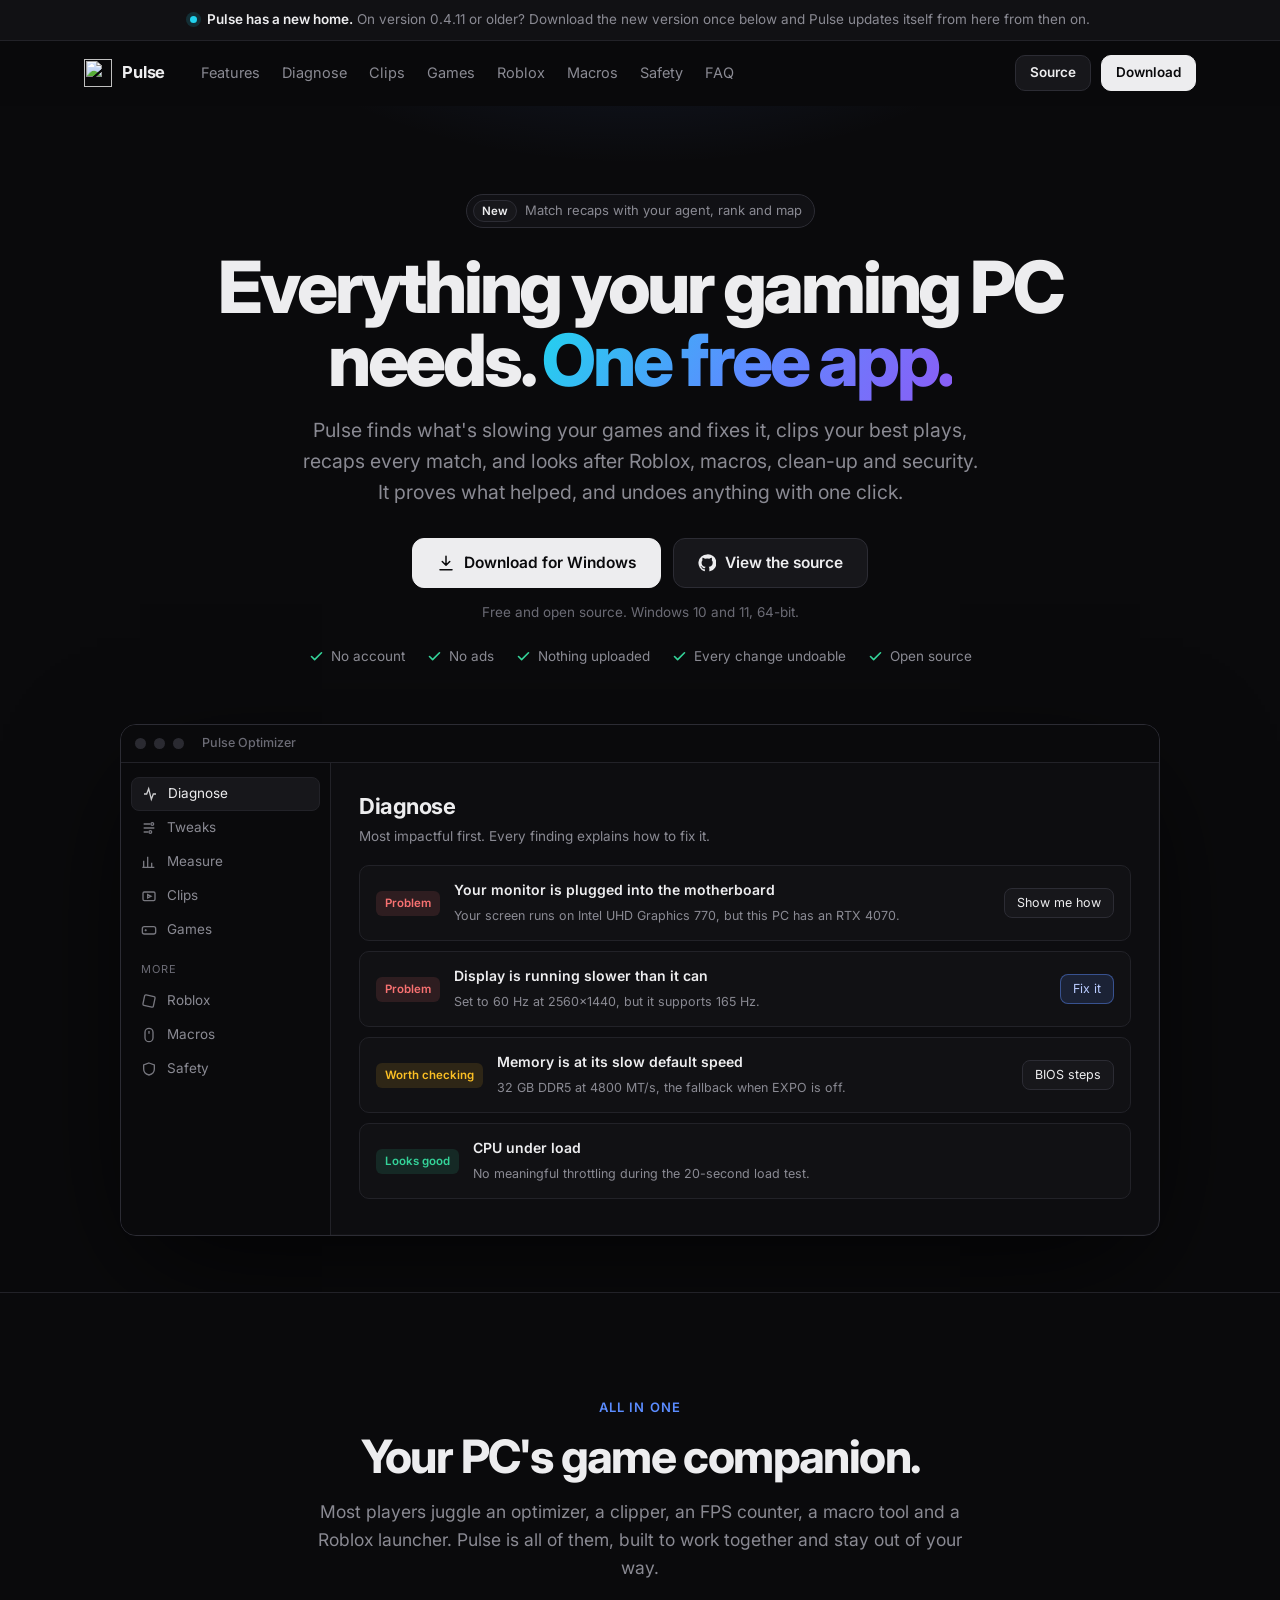
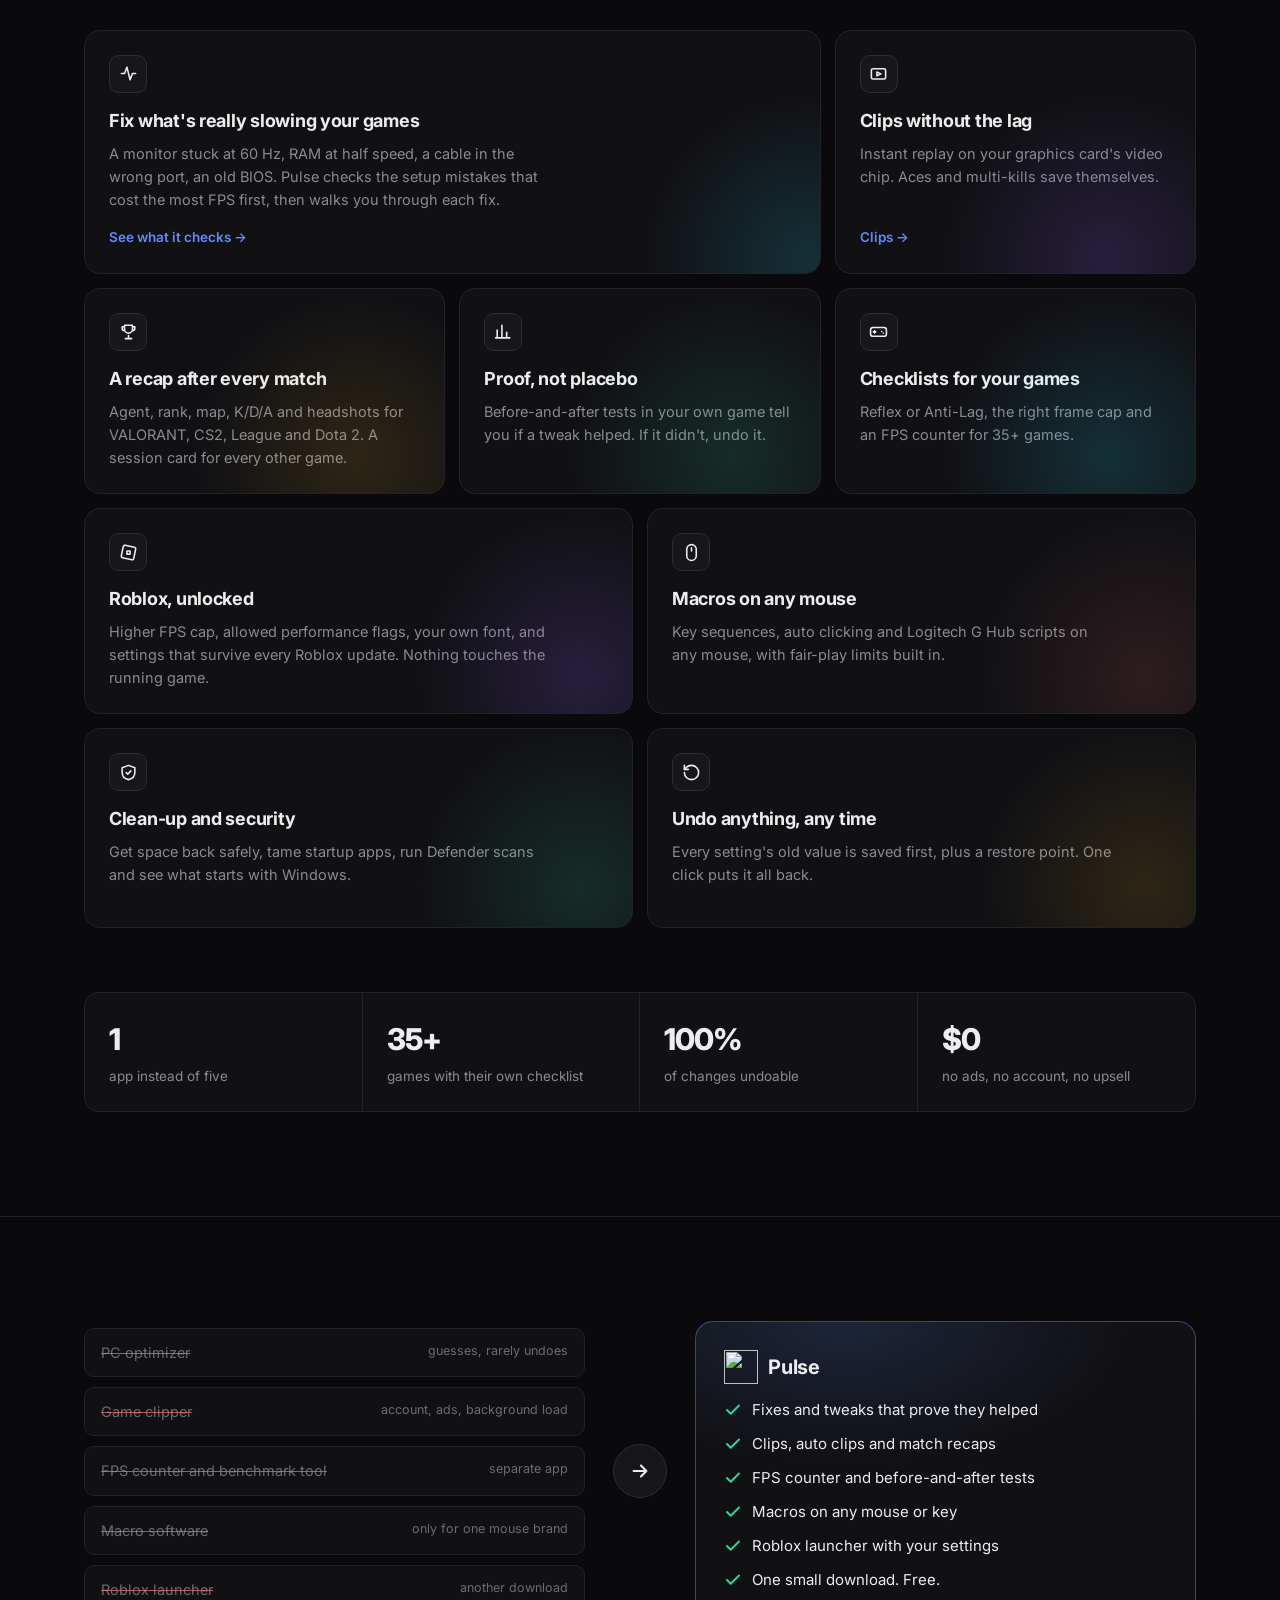
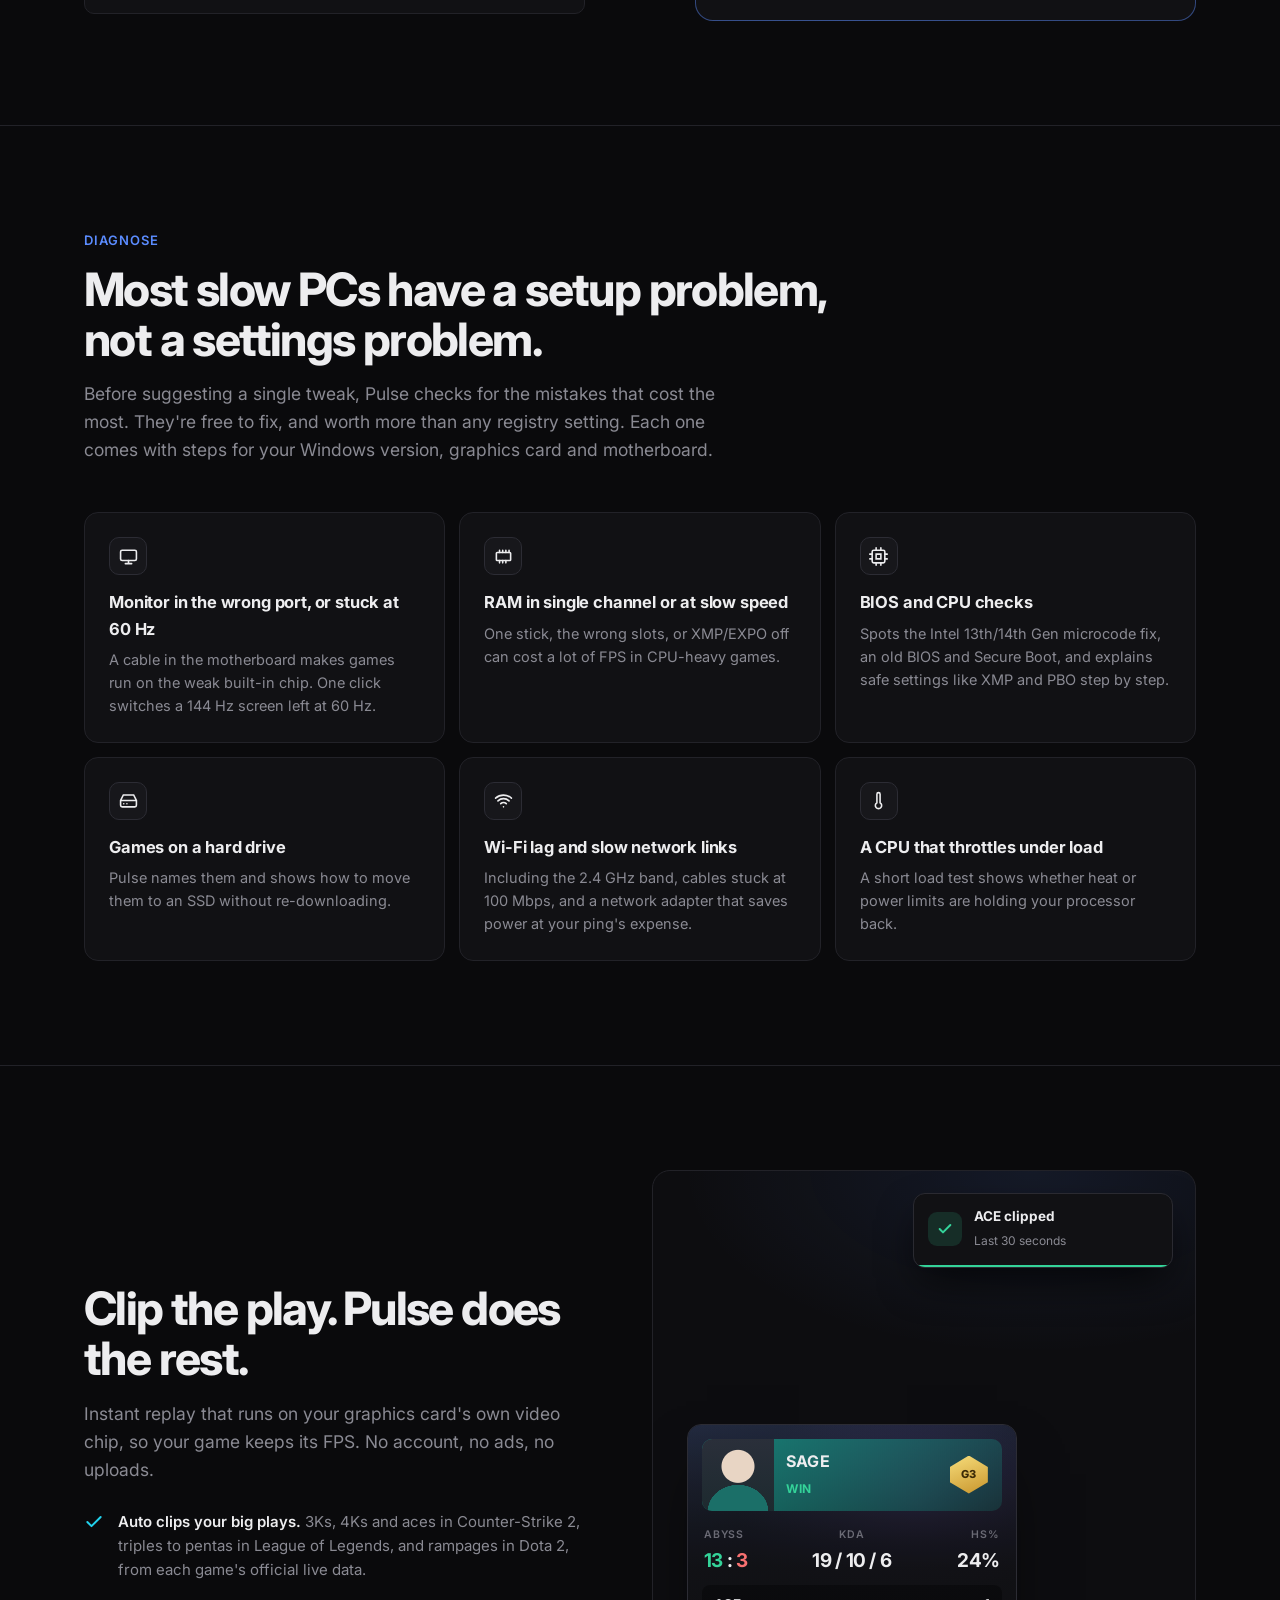
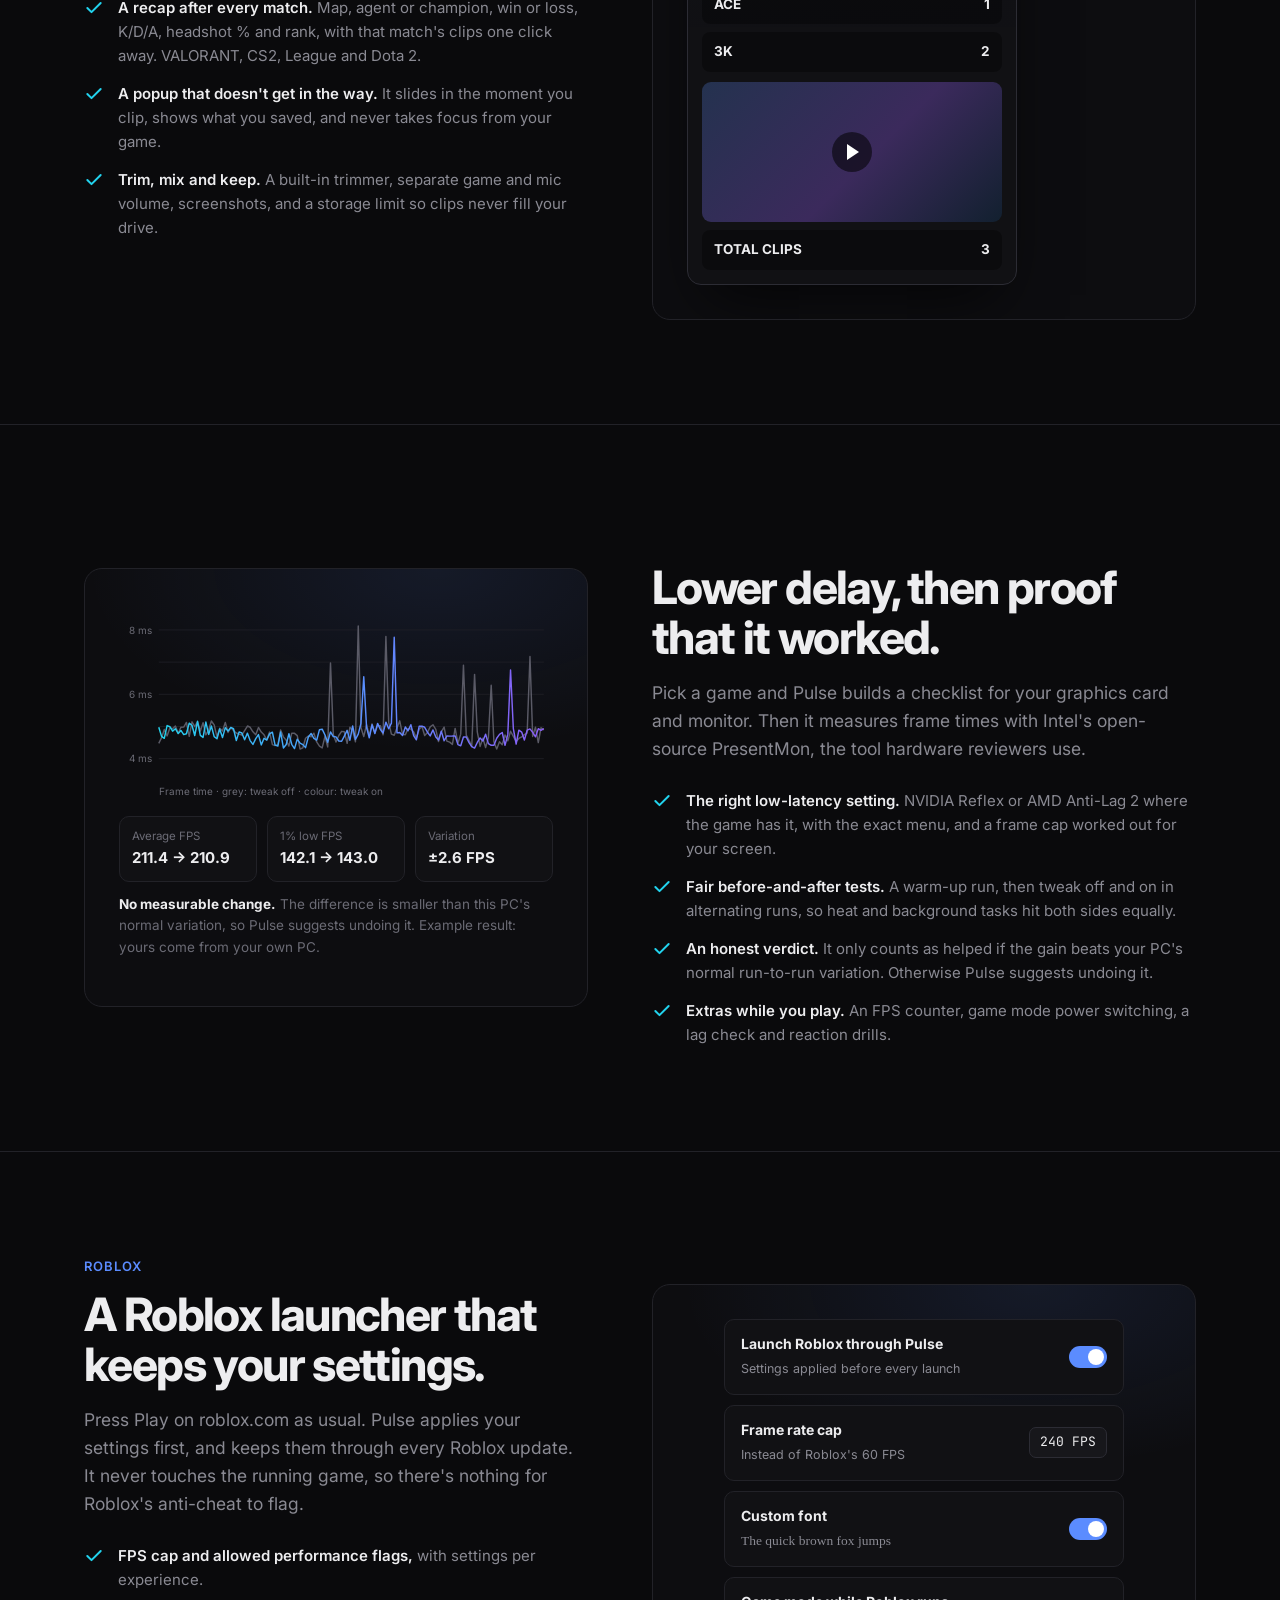
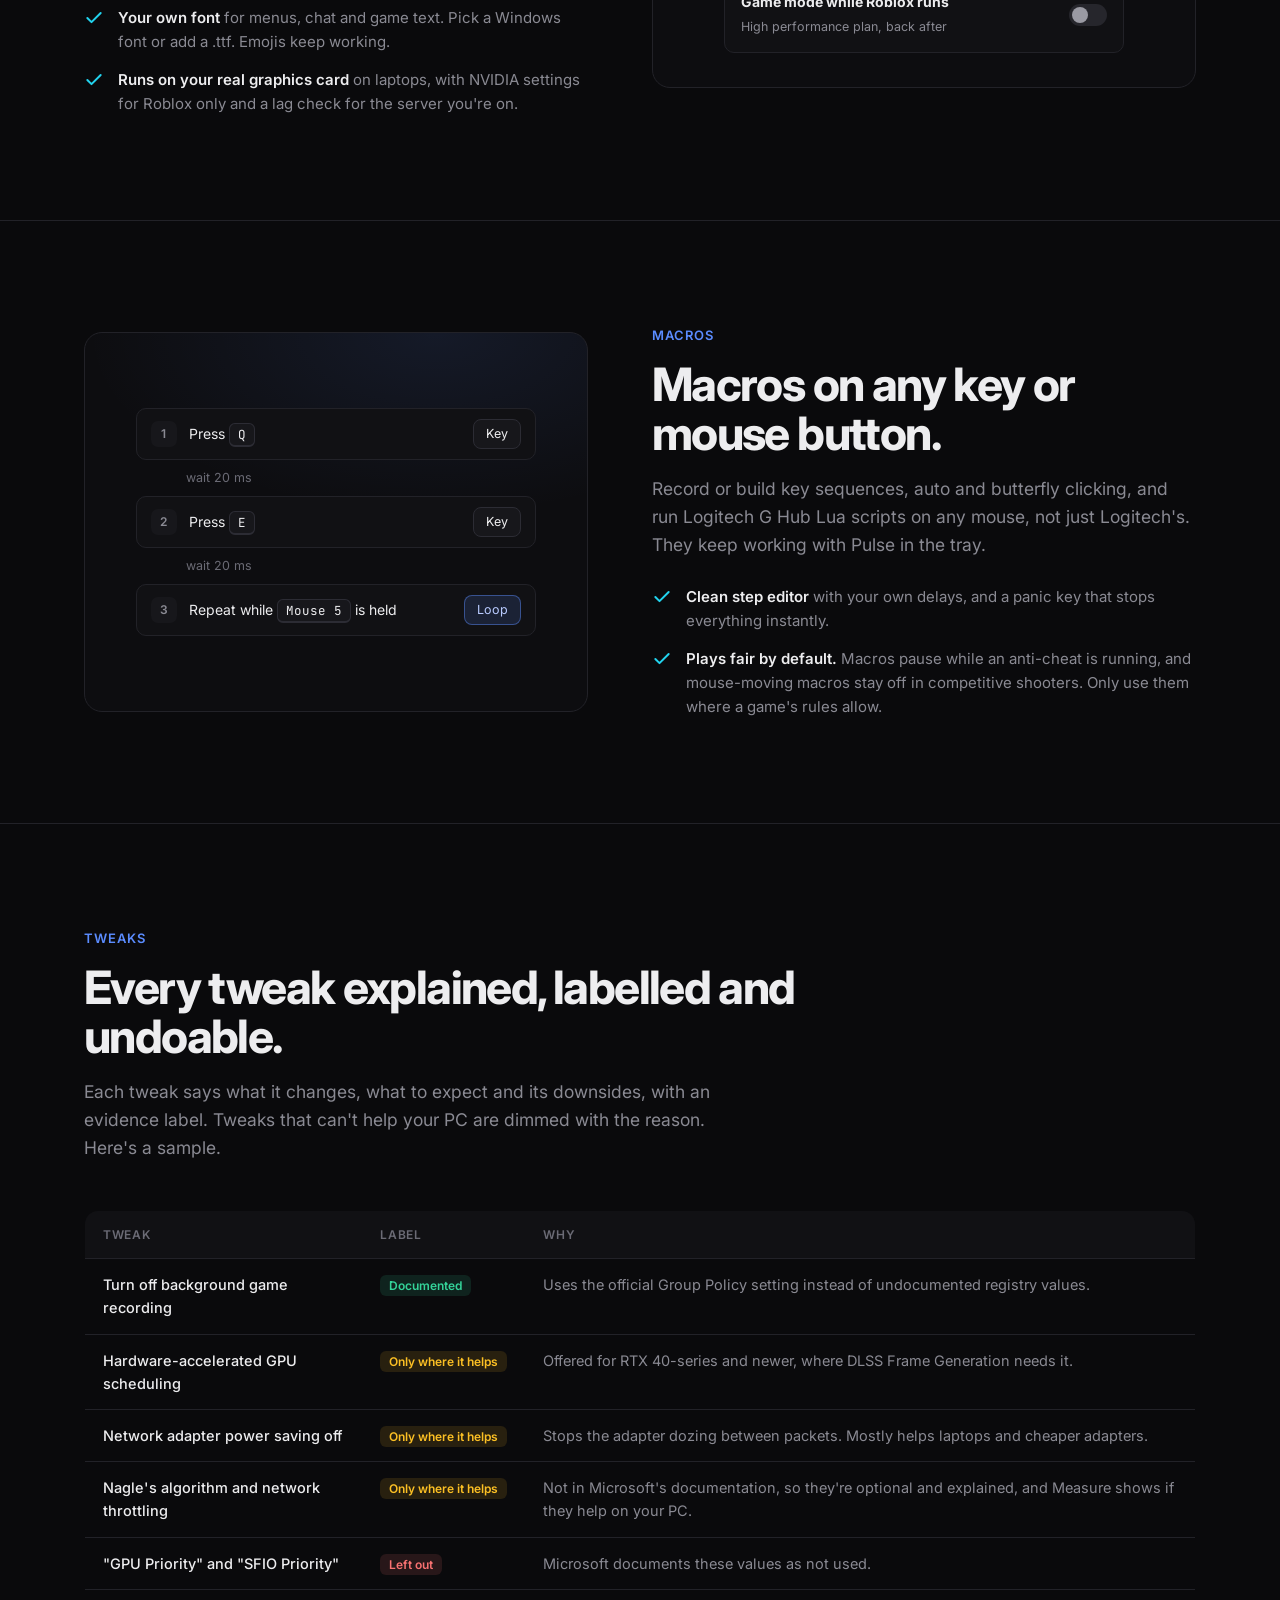
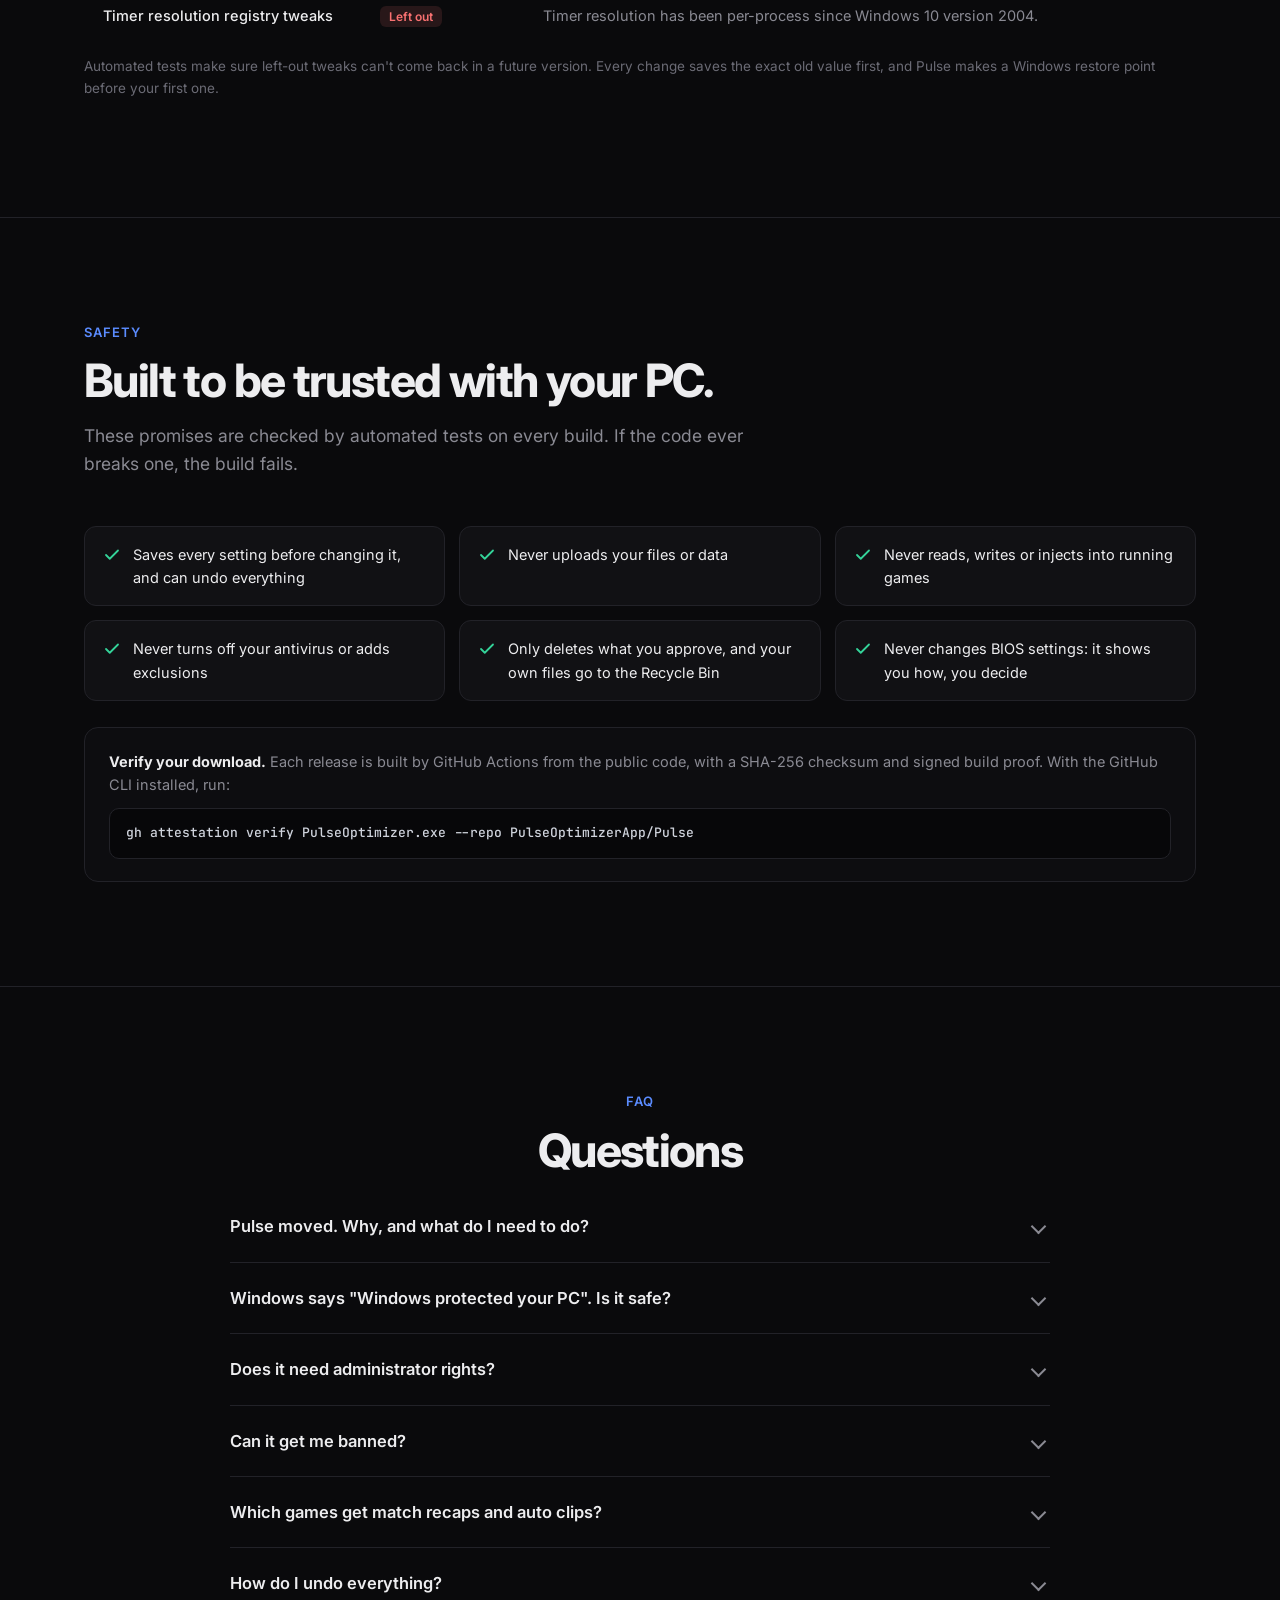
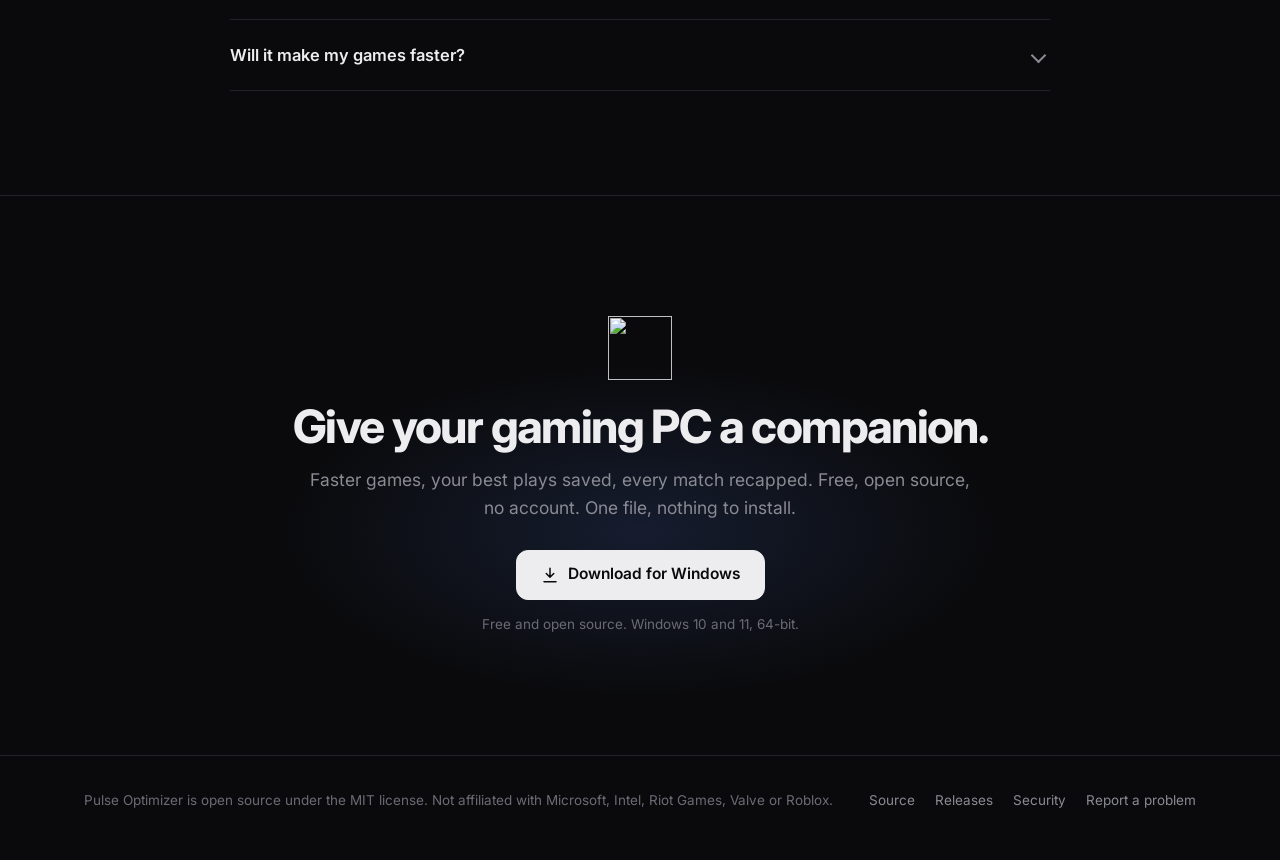
==== commit 669ab628: "Website: all-in-one gaming PC companion — new hero, feature bento, one-app-instead-of-five, Medal-st" ====
--- a/index.html
+++ b/index.html
@@ -3,10 +3,10 @@
 <head>
 <meta charset="utf-8">
 <meta name="viewport" content="width=device-width, initial-scale=1">
-<title>Pulse Optimizer: free Windows optimizer, clipper and Roblox launcher for gamers</title>
-<meta name="description" content="Pulse finds what's actually slowing your PC, only changes settings it can explain, measures the result in your own game, and undoes anything. Plus instant replay clips with match recaps, macros and a Roblox launcher. Free and open source.">
+<title>Pulse: the free all-in-one companion for your gaming PC</title>
+<meta name="description" content="Pulse is the free all-in-one companion for your gaming PC: it fixes what slows your games, clips your best plays, recaps every match, and handles Roblox, macros, clean-up and security. One app, no account, no ads.">
 <meta property="og:title" content="Pulse Optimizer">
-<meta property="og:description" content="Optimize your PC with proof, clip your best plays, and see a recap of every match. Free and open source.">
+<meta property="og:description" content="Faster games, your best plays clipped, every match recapped. One free app for your whole gaming PC.">
 <meta property="og:image" content="https://pulseoptimizerapp.github.io/img/og.png">
 <meta property="og:type" content="website">
 <meta name="twitter:card" content="summary_large_image">
@@ -137,7 +137,7 @@
   .hl { display: inline-block; font-size: 11px; font-weight: 700; padding: 2px 8px; border-radius: 6px; background: rgba(251,191,36,.12); color: var(--warn); margin-right: 6px; }
   .match .foot { display: flex; justify-content: space-between; color: var(--dim); font-size: 12.5px; border-top: 1px solid var(--line); padding-top: 12px; margin-top: 12px; }
 
-  .clipstage { min-height: 470px; place-items: end start; }
+  .clipstage { min-height: 750px; place-items: end start; }
   /* Clip popup mock (animated like the app) */
   .toast { position: absolute; top: 22px; right: 22px; width: 260px; border-radius: 12px; border: 1px solid #2A2A31; background: rgba(17,17,20,.96); box-shadow: 0 18px 40px -8px rgba(0,0,0,.7); overflow: hidden; animation: toast 6s cubic-bezier(.2,.8,.2,1) infinite; }
   .toast .thumb { height: 0; background: linear-gradient(135deg, #1b2a4a, #352356 60%, #0f1b2b); animation: thumb 6s ease infinite; position: relative; }
@@ -217,6 +217,61 @@
   footer nav { position: static; background: none; backdrop-filter: none; border: 0; display: flex; gap: 20px; flex-wrap: wrap; }
   footer a { text-decoration: none; color: var(--dim); } footer a:hover { color: var(--text); }
 
+  /* Trust strip */
+  .trust { display: flex; flex-wrap: wrap; justify-content: center; gap: 8px 22px; margin-top: 22px; color: var(--dim); font-size: 13.5px; }
+  .trust span { display: inline-flex; align-items: center; gap: 7px; }
+  .trust svg { width: 15px; height: 15px; stroke: var(--good); }
+
+  /* Numbers */
+  .nums { display: grid; grid-template-columns: repeat(4, 1fr); border: 1px solid var(--line); border-radius: var(--r); background: var(--s1); margin-top: 64px; }
+  .nums div { padding: 22px 24px; border-right: 1px solid var(--line); text-align: left; }
+  .nums div:last-child { border-right: 0; }
+  .nums b { display: block; font-size: 30px; letter-spacing: -.03em; font-weight: 800; }
+  .nums small { color: var(--dim); font-size: 13.5px; }
+
+  /* Bento */
+  .bento { display: grid; grid-template-columns: repeat(6, 1fr); grid-auto-rows: minmax(200px, auto); gap: 14px; }
+  .tile { position: relative; overflow: hidden; border: 1px solid var(--line); background: var(--s1); border-radius: 16px; padding: 24px; text-decoration: none; display: flex; flex-direction: column; transition: border-color .2s, transform .2s; }
+  .tile:hover { border-color: var(--line2); transform: translateY(-2px); }
+  .tile h4 { margin: 14px 0 6px; font-size: 18px; letter-spacing: -.015em; }
+  .tile p { margin: 0; color: var(--dim); font-size: 14.5px; max-width: 440px; }
+  .tile .more { margin-top: auto; padding-top: 16px; font-size: 13.5px; color: var(--b); font-weight: 600; }
+  .tile.w3 { grid-column: span 3; } .tile.w2 { grid-column: span 2; } .tile.w4 { grid-column: span 4; }
+  .tile::after { content: ""; position: absolute; inset: auto -20% -60% auto; width: 320px; height: 320px; border-radius: 50%; background: radial-gradient(closest-side, var(--glow, rgba(91,140,255,.16)), transparent); pointer-events: none; }
+  .tile.c1 { --glow: rgba(34,211,238,.16); } .tile.c2 { --glow: rgba(139,92,246,.18); } .tile.c3 { --glow: rgba(52,211,153,.14); } .tile.c4 { --glow: rgba(251,191,36,.12); } .tile.c5 { --glow: rgba(248,113,113,.12); }
+
+  /* One app instead of many */
+  .swap { display: grid; grid-template-columns: 1fr auto 1fr; gap: 28px; align-items: center; }
+  .stack { display: grid; gap: 10px; }
+  .stack div { display: flex; justify-content: space-between; gap: 12px; border: 1px solid var(--line); background: var(--s1); border-radius: 10px; padding: 12px 16px; font-size: 14.5px; color: var(--dim); }
+  .stack div s { color: var(--faint); text-decoration-color: rgba(248,113,113,.7); }
+  .stack div em { font-style: normal; font-size: 12.5px; color: var(--faint); }
+  .arrow { width: 54px; height: 54px; border-radius: 50%; display: grid; place-items: center; border: 1px solid var(--line2); background: var(--s2); }
+  .arrow svg { width: 22px; height: 22px; stroke: var(--text); }
+  .one { border: 1px solid rgba(91,140,255,.45); background: radial-gradient(400px 200px at 30% 0%, rgba(91,140,255,.16), transparent 70%), var(--s1); border-radius: 18px; padding: 28px; }
+  .one .brand { font-size: 20px; margin-bottom: 14px; } .one .brand img { width: 34px; height: 34px; }
+  .one ul { list-style: none; padding: 0; margin: 0; display: grid; gap: 10px; }
+  .one li { display: flex; gap: 10px; color: var(--text); font-size: 15px; }
+  .one li svg { width: 18px; height: 18px; stroke: var(--good); flex: none; margin-top: 3px; }
+
+  /* Medal-style match card */
+  .mc { width: 100%; max-width: 330px; border-radius: 14px; border: 1px solid var(--line2); overflow: hidden; position: relative; background: var(--s1); box-shadow: 0 30px 60px -20px rgba(0,0,0,.7); }
+  .mc .bgmap { position: absolute; inset: 0 0 auto; height: 260px; background: radial-gradient(260px 160px at 70% 30%, rgba(120,90,200,.35), transparent 70%), linear-gradient(160deg, #2a3550, #1a1f2c 55%, #111114); opacity: .9; }
+  .mc .bgmap::after { content: ""; position: absolute; inset: 0; background: linear-gradient(180deg, rgba(17,17,20,.2), rgba(17,17,20,.92) 55%, #111114 85%); }
+  .mc .in { position: relative; padding: 14px; }
+  .mc .head { display: flex; align-items: center; gap: 12px; height: 72px; border-radius: 10px; background: linear-gradient(135deg, rgba(20,160,140,.75), rgba(20,160,140,.18)); overflow: hidden; padding-right: 14px; }
+  .mc .face { width: 72px; height: 72px; flex: none; background: radial-gradient(circle at 50% 38%, #e8d5c4 0 16px, transparent 17px), radial-gradient(ellipse 30px 26px at 50% 100%, #1b6f68 0 100%, transparent 101%), linear-gradient(180deg, #2a2f3a, #1d2a2f); }
+  .mc .name b { display: block; font-size: 16px; letter-spacing: .02em; } .mc .name span { font-size: 12px; font-weight: 700; color: var(--good); letter-spacing: .06em; }
+  .mc .badge { margin-left: auto; width: 38px; height: 38px; clip-path: polygon(50% 0, 100% 30%, 100% 70%, 50% 100%, 0 70%, 0 30%); background: linear-gradient(160deg, #f6dc7a, #c8952c); display: grid; place-items: center; font-size: 11px; font-weight: 800; color: #3b2a07; }
+  .mc .st { display: grid; grid-template-columns: repeat(3, 1fr); margin: 16px 2px 6px; }
+  .mc .st div:nth-child(2) { text-align: center; } .mc .st div:nth-child(3) { text-align: right; }
+  .mc .st small { display: block; font-size: 10.5px; color: var(--faint); letter-spacing: .08em; font-weight: 600; margin-bottom: 3px; }
+  .mc .st b { font-size: 19px; letter-spacing: -.02em; }
+  .mc .row { display: flex; justify-content: space-between; background: rgba(0,0,0,.35); border-radius: 8px; padding: 9px 12px; margin-top: 8px; font-weight: 700; font-size: 13.5px; }
+  .mc .clip { margin-top: 10px; height: 140px; border-radius: 9px; background: linear-gradient(135deg, #24324f, #3b2a5c 55%, #12202f); display: grid; place-items: center; position: relative; }
+  .mc .clip i { width: 40px; height: 40px; border-radius: 50%; background: rgba(0,0,0,.55); display: grid; place-items: center; }
+  .mc .clip i::after { content: ""; margin-left: 3px; border-left: 12px solid #fff; border-top: 8px solid transparent; border-bottom: 8px solid transparent; }
+
   /* Reveal on scroll */
   .rv { opacity: 0; transform: translateY(14px); transition: opacity .6s ease, transform .6s cubic-bezier(.2,.8,.2,1); }
   .rv.in { opacity: 1; transform: none; }
@@ -227,11 +282,15 @@
     .split, .split.rev { grid-template-columns: 1fr; gap: 36px; }
     .split.rev > :first-child { order: 0; }
     .grid3, .promise { grid-template-columns: 1fr 1fr; }
+    .bento { grid-template-columns: 1fr 1fr; } .tile.w3, .tile.w2, .tile.w4 { grid-column: span 1; } .tile.full { grid-column: span 2; }
+    .swap { grid-template-columns: 1fr; } .arrow { transform: rotate(90deg); margin: 0 auto; }
+    .nums { grid-template-columns: 1fr 1fr; } .nums div:nth-child(2) { border-right: 0; } .nums div:nth-child(-n+2) { border-bottom: 1px solid var(--line); }
     .app { grid-template-columns: 1fr; } .side { display: none; }
   }
   @media (max-width: 640px) {
     section { padding: 76px 0; }
-    .grid3, .grid2, .promise { grid-template-columns: 1fr; }
+    .grid3, .grid2, .promise, .bento { grid-template-columns: 1fr; } .tile.full { grid-column: span 1; }
+    .nums b { font-size: 24px; }
     .find { grid-template-columns: 1fr; gap: 8px; } .find .tag { justify-self: start; } .find .mini, .find > span:empty { display: none; }
     .main { padding: 20px 16px; }
     .navr .btn:not(.primary) { display: none; }
@@ -252,6 +311,7 @@
   <div class="wrap">
     <a class="brand" href="#"><img src="img/icon-small.svg" alt="">Pulse</a>
     <div class="links">
+      <a href="#everything">Features</a>
       <a href="#diagnose">Diagnose</a>
       <a href="#clips">Clips</a>
       <a href="#games">Games</a>
@@ -269,14 +329,15 @@
 
 <header class="hero">
   <div class="wrap">
-    <a class="pill rv" href="#clips"><span>New</span> Match recaps and auto clips for VALORANT, CS2, League and Dota 2</a>
-    <h1 class="rv">Your PC, tuned with <span class="g">proof</span>, not placebo.</h1>
-    <p class="lead rv">Pulse finds what's actually slowing your games, only changes settings it can explain, and measures the result in your own game. Plus instant replay clips, match recaps, macros and a Roblox launcher. Free, open source, no account.</p>
+    <a class="pill rv" href="#clips"><span>New</span> Match recaps with your agent, rank and map</a>
+    <h1 class="rv">Everything your gaming PC needs. <span class="g">One free app.</span></h1>
+    <p class="lead rv">Pulse finds what's slowing your games and fixes it, clips your best plays, recaps every match, and looks after Roblox, macros, clean-up and security. It proves what helped, and undoes anything with one click.</p>
     <div class="cta rv">
       <a class="btn big primary dl" href="#"><svg viewBox="0 0 24 24" fill="none" stroke="currentColor" stroke-width="2" stroke-linecap="round" stroke-linejoin="round"><path d="M12 3v12m0 0l-5-5m5 5l5-5M4 21h16"/></svg>Download for Windows</a>
       <a class="btn big src" href="#"><svg viewBox="0 0 24 24" fill="currentColor"><path d="M12 .5a11.5 11.5 0 00-3.6 22.4c.6.1.8-.3.8-.6v-2c-3.2.7-3.9-1.5-3.9-1.5-.5-1.3-1.3-1.7-1.3-1.7-1-.7.1-.7.1-.7 1.2.1 1.8 1.2 1.8 1.2 1 1.8 2.8 1.3 3.5 1 .1-.8.4-1.3.7-1.6-2.6-.3-5.3-1.3-5.3-5.7 0-1.3.5-2.3 1.2-3.1-.1-.3-.5-1.5.1-3.1 0 0 1-.3 3.2 1.2a11 11 0 015.8 0c2.2-1.5 3.2-1.2 3.2-1.2.6 1.6.2 2.8.1 3.1.8.8 1.2 1.8 1.2 3.1 0 4.4-2.7 5.4-5.3 5.7.4.4.8 1.1.8 2.2v3.3c0 .3.2.7.8.6A11.5 11.5 0 0012 .5z"/></svg>View the source</a>
     </div>
     <div class="ver">Free and open source. Windows 10 and 11, 64-bit.</div>
+    <div class="trust rv"><span><svg viewBox="0 0 24 24" fill="none" stroke-width="2.6" stroke-linecap="round" stroke-linejoin="round"><path d="M20 6L9 17l-5-5"/></svg>No account</span><span><svg viewBox="0 0 24 24" fill="none" stroke-width="2.6" stroke-linecap="round" stroke-linejoin="round"><path d="M20 6L9 17l-5-5"/></svg>No ads</span><span><svg viewBox="0 0 24 24" fill="none" stroke-width="2.6" stroke-linecap="round" stroke-linejoin="round"><path d="M20 6L9 17l-5-5"/></svg>Nothing uploaded</span><span><svg viewBox="0 0 24 24" fill="none" stroke-width="2.6" stroke-linecap="round" stroke-linejoin="round"><path d="M20 6L9 17l-5-5"/></svg>Every change undoable</span><span><svg viewBox="0 0 24 24" fill="none" stroke-width="2.6" stroke-linecap="round" stroke-linejoin="round"><path d="M20 6L9 17l-5-5"/></svg>Open source</span></div>
 
     <div class="shot rv" aria-label="Pulse's Diagnose page (illustration)">
       <div class="bar"><i></i><i></i><i></i><b>Pulse Optimizer</b></div>
@@ -305,6 +366,56 @@
   </div>
 </header>
 
+
+<section id="everything">
+  <div class="wrap">
+    <div class="center"><div class="eyebrow rv">All in one</div>
+    <h2 class="rv">Your PC's game companion.</h2>
+    <p class="intro rv">Most players juggle an optimizer, a clipper, an FPS counter, a macro tool and a Roblox launcher. Pulse is all of them, built to work together and stay out of your way.</p></div>
+    <div class="bento">
+      <a class="tile w4 c1 rv" href="#diagnose"><div class="ico"><svg viewBox="0 0 24 24" fill="none" stroke-width="2" stroke-linecap="round" stroke-linejoin="round"><path d="M3 12h4l3-8 4 16 3-8h4"/></svg></div><h4>Fix what's really slowing your games</h4><p>A monitor stuck at 60 Hz, RAM at half speed, a cable in the wrong port, an old BIOS. Pulse checks the setup mistakes that cost the most FPS first, then walks you through each fix.</p><span class="more">See what it checks →</span></a>
+      <a class="tile w2 c2 rv" href="#clips"><div class="ico"><svg viewBox="0 0 24 24" fill="none" stroke-width="2" stroke-linecap="round" stroke-linejoin="round"><rect x="3" y="6" width="18" height="13" rx="2"/><path d="M10 10l5 2.5-5 2.5z"/></svg></div><h4>Clips without the lag</h4><p>Instant replay on your graphics card's video chip. Aces and multi-kills save themselves.</p><span class="more">Clips →</span></a>
+      <a class="tile w2 c4 rv" href="#clips"><div class="ico"><svg viewBox="0 0 24 24" fill="none" stroke-width="2" stroke-linecap="round" stroke-linejoin="round"><path d="M8 21h8M12 17v4M7 4h10v5a5 5 0 01-10 0zM17 6h3v2a3 3 0 01-3 3M7 6H4v2a3 3 0 003 3"/></svg></div><h4>A recap after every match</h4><p>Agent, rank, map, K/D/A and headshots for VALORANT, CS2, League and Dota 2. A session card for every other game.</p></a>
+      <a class="tile w2 c3 rv" href="#games"><div class="ico"><svg viewBox="0 0 24 24" fill="none" stroke-width="2" stroke-linecap="round" stroke-linejoin="round"><path d="M4 20V10m6 10V4m6 16v-7m4 7H2"/></svg></div><h4>Proof, not placebo</h4><p>Before-and-after tests in your own game tell you if a tweak helped. If it didn't, undo it.</p></a>
+      <a class="tile w2 c1 rv" href="#games"><div class="ico"><svg viewBox="0 0 24 24" fill="none" stroke-width="2" stroke-linecap="round" stroke-linejoin="round"><rect x="2" y="7" width="20" height="11" rx="3"/><path d="M7 11v3m-1.5-1.5h3M16 12h.01M18 14h.01"/></svg></div><h4>Checklists for your games</h4><p>Reflex or Anti-Lag, the right frame cap and an FPS counter for 35+ games.</p></a>
+      <a class="tile w3 c2 rv" href="#roblox"><div class="ico"><svg viewBox="0 0 24 24" fill="none" stroke-width="2" stroke-linecap="round" stroke-linejoin="round"><rect x="4" y="4" width="16" height="16" rx="2" transform="rotate(12 12 12)"/><path d="M10 10h4v4h-4z"/></svg></div><h4>Roblox, unlocked</h4><p>Higher FPS cap, allowed performance flags, your own font, and settings that survive every Roblox update. Nothing touches the running game.</p></a>
+      <a class="tile w3 c5 rv" href="#macros"><div class="ico"><svg viewBox="0 0 24 24" fill="none" stroke-width="2" stroke-linecap="round" stroke-linejoin="round"><rect x="6" y="2" width="12" height="20" rx="6"/><path d="M12 6v4"/></svg></div><h4>Macros on any mouse</h4><p>Key sequences, auto clicking and Logitech G Hub scripts on any mouse, with fair-play limits built in.</p></a>
+      <a class="tile w3 c3 rv" href="#safety"><div class="ico"><svg viewBox="0 0 24 24" fill="none" stroke-width="2" stroke-linecap="round" stroke-linejoin="round"><path d="M12 3l8 3v6c0 5-3.5 8-8 9-4.5-1-8-4-8-9V6z"/><path d="M9 12l2 2 4-4"/></svg></div><h4>Clean-up and security</h4><p>Get space back safely, tame startup apps, run Defender scans and see what starts with Windows.</p></a>
+      <a class="tile w3 c4 rv" href="#evidence"><div class="ico"><svg viewBox="0 0 24 24" fill="none" stroke-width="2" stroke-linecap="round" stroke-linejoin="round"><path d="M3 12a9 9 0 109-9 9.7 9.7 0 00-6.7 2.7L3 8"/><path d="M3 3v5h5"/></svg></div><h4>Undo anything, any time</h4><p>Every setting's old value is saved first, plus a restore point. One click puts it all back.</p></a>
+    </div>
+    <div class="nums rv">
+      <div><b>1</b><small>app instead of five</small></div>
+      <div><b>35+</b><small>games with their own checklist</small></div>
+      <div><b>100%</b><small>of changes undoable</small></div>
+      <div><b>$0</b><small>no ads, no account, no upsell</small></div>
+    </div>
+  </div>
+</section>
+
+<section id="one">
+  <div class="wrap swap">
+    <div class="stack rv">
+      <div><s>PC optimizer</s><em>guesses, rarely undoes</em></div>
+      <div><s>Game clipper</s><em>account, ads, background load</em></div>
+      <div><s>FPS counter and benchmark tool</s><em>separate app</em></div>
+      <div><s>Macro software</s><em>only for one mouse brand</em></div>
+      <div><s>Roblox launcher</s><em>another download</em></div>
+    </div>
+    <div class="arrow rv"><svg viewBox="0 0 24 24" fill="none" stroke-width="2.2" stroke-linecap="round" stroke-linejoin="round"><path d="M5 12h14m-6-6l6 6-6 6"/></svg></div>
+    <div class="one rv">
+      <div class="brand"><img src="img/icon-small.svg" alt="">Pulse</div>
+      <ul>
+        <li><svg viewBox="0 0 24 24" fill="none" stroke-width="2.6" stroke-linecap="round" stroke-linejoin="round"><path d="M20 6L9 17l-5-5"/></svg>Fixes and tweaks that prove they helped</li>
+        <li><svg viewBox="0 0 24 24" fill="none" stroke-width="2.6" stroke-linecap="round" stroke-linejoin="round"><path d="M20 6L9 17l-5-5"/></svg>Clips, auto clips and match recaps</li>
+        <li><svg viewBox="0 0 24 24" fill="none" stroke-width="2.6" stroke-linecap="round" stroke-linejoin="round"><path d="M20 6L9 17l-5-5"/></svg>FPS counter and before-and-after tests</li>
+        <li><svg viewBox="0 0 24 24" fill="none" stroke-width="2.6" stroke-linecap="round" stroke-linejoin="round"><path d="M20 6L9 17l-5-5"/></svg>Macros on any mouse or key</li>
+        <li><svg viewBox="0 0 24 24" fill="none" stroke-width="2.6" stroke-linecap="round" stroke-linejoin="round"><path d="M20 6L9 17l-5-5"/></svg>Roblox launcher with your settings</li>
+        <li><svg viewBox="0 0 24 24" fill="none" stroke-width="2.6" stroke-linecap="round" stroke-linejoin="round"><path d="M20 6L9 17l-5-5"/></svg>One small download. Free.</li>
+      </ul>
+    </div>
+  </div>
+</section>
+
 <section id="diagnose">
   <div class="wrap">
     <div class="eyebrow rv">Diagnose</div>
@@ -336,15 +447,20 @@
     </div>
     <div class="stage clipstage rv" aria-label="A match recap and the clip popup (illustration)">
       <div class="toast"><div class="thumb"></div><div class="row"><div class="badge"><svg viewBox="0 0 24 24" fill="none" stroke-width="3" stroke-linecap="round" stroke-linejoin="round"><path d="M20 6L9 17l-5-5"/></svg></div><div><b>ACE clipped</b><small>Last 30 seconds</small></div></div><div class="drain"></div></div>
-      <div class="match">
-        <div class="top"><div><span class="who">SAGE</span><span class="res">WIN</span></div><span class="rank">Gold 3</span></div>
-        <div class="stats">
-          <div><small>ABYSS</small><b><span class="w">13</span> : <span class="l">3</span></b></div>
-          <div><small>KDA</small><b>19 / 10 / 6</b></div>
-          <div><small>HS%</small><b>24%</b></div>
+      <div class="mc">
+        <div class="bgmap"></div>
+        <div class="in">
+          <div class="head"><div class="face"></div><div class="name"><b>SAGE</b><span>WIN</span></div><div class="badge">G3</div></div>
+          <div class="st">
+            <div><small>ABYSS</small><b><span class="w">13</span> : <span class="l">3</span></b></div>
+            <div><small>KDA</small><b>19 / 10 / 6</b></div>
+            <div><small>HS%</small><b>24%</b></div>
+          </div>
+          <div class="row"><span>ACE</span><span>1</span></div>
+          <div class="row"><span>3K</span><span>2</span></div>
+          <div class="clip"><i></i></div>
+          <div class="row"><span>TOTAL CLIPS</span><span>3</span></div>
         </div>
-        <span class="hl">ACE</span><span class="hl">3K ×2</span>
-        <div class="foot"><span>3 clips</span><span>12 minutes ago</span></div>
       </div>
     </div>
   </div>
@@ -483,8 +599,8 @@
 <section class="final">
   <div class="wrap">
     <img src="img/icon-small.svg" alt="" class="rv">
-    <h2 class="rv" style="margin: 0 auto 14px">Find out what actually speeds up your PC.</h2>
-    <p class="intro rv" style="margin: 0 auto 28px">Free, open source, no account. One file, nothing to install.</p>
+    <h2 class="rv" style="margin: 0 auto 14px">Give your gaming PC a companion.</h2>
+    <p class="intro rv" style="margin: 0 auto 28px">Faster games, your best plays saved, every match recapped. Free, open source, no account. One file, nothing to install.</p>
     <div class="cta rv"><a class="btn big primary dl" href="#"><svg viewBox="0 0 24 24" fill="none" stroke="currentColor" stroke-width="2" stroke-linecap="round" stroke-linejoin="round"><path d="M12 3v12m0 0l-5-5m5 5l5-5M4 21h16"/></svg>Download for Windows</a></div>
     <div class="ver">Free and open source. Windows 10 and 11, 64-bit.</div>
   </div>
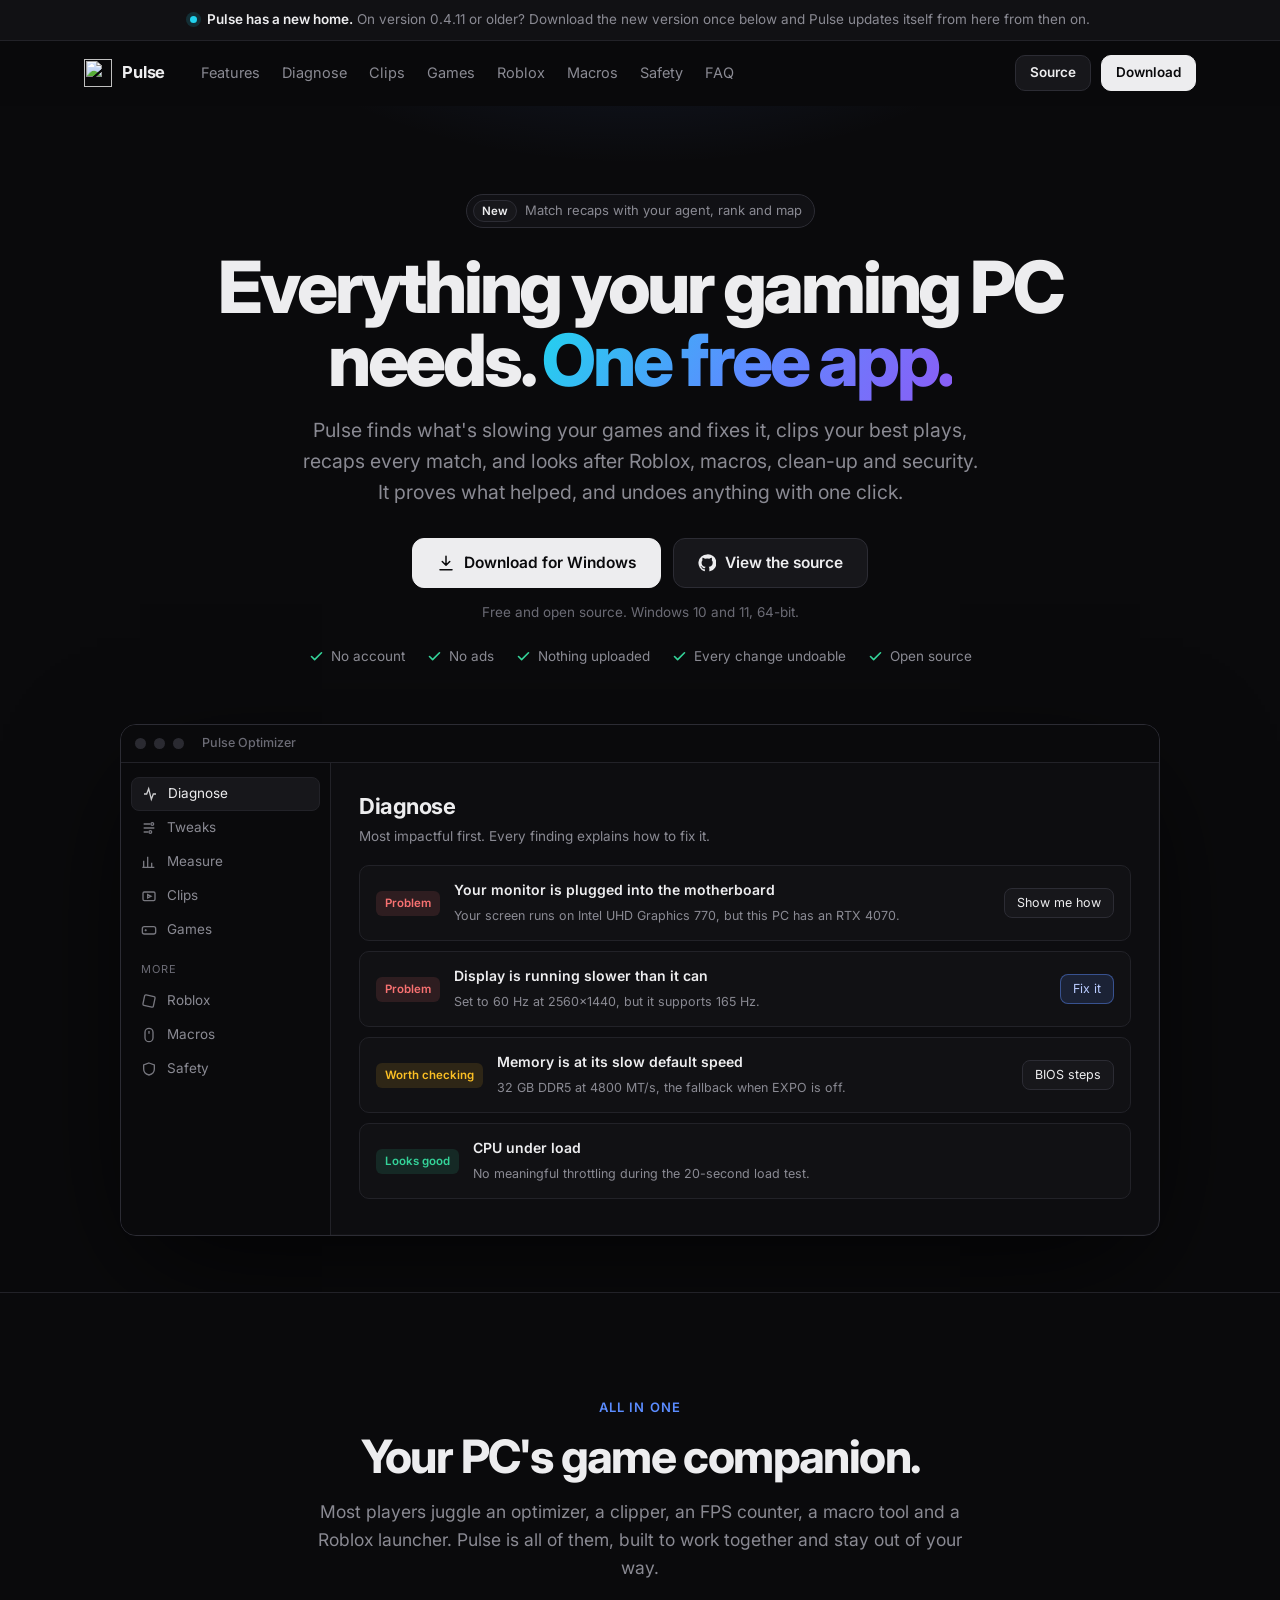
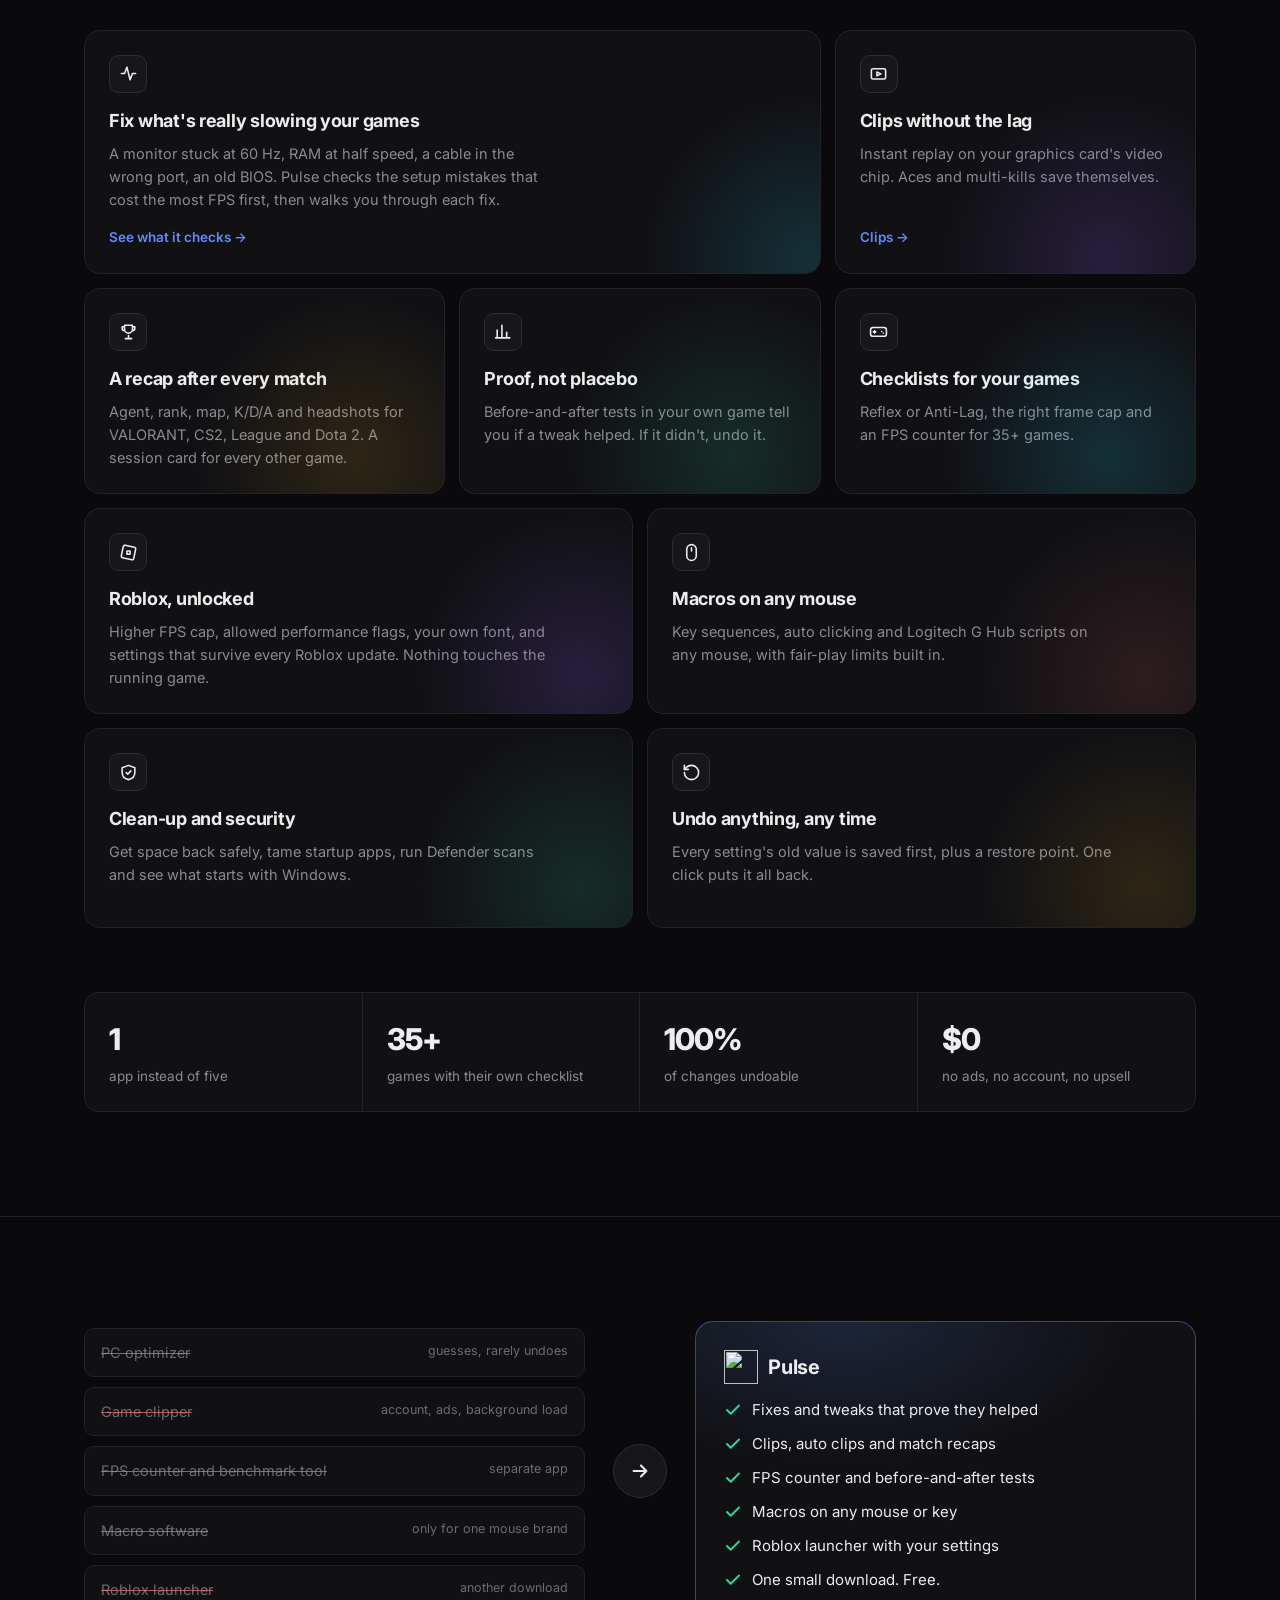
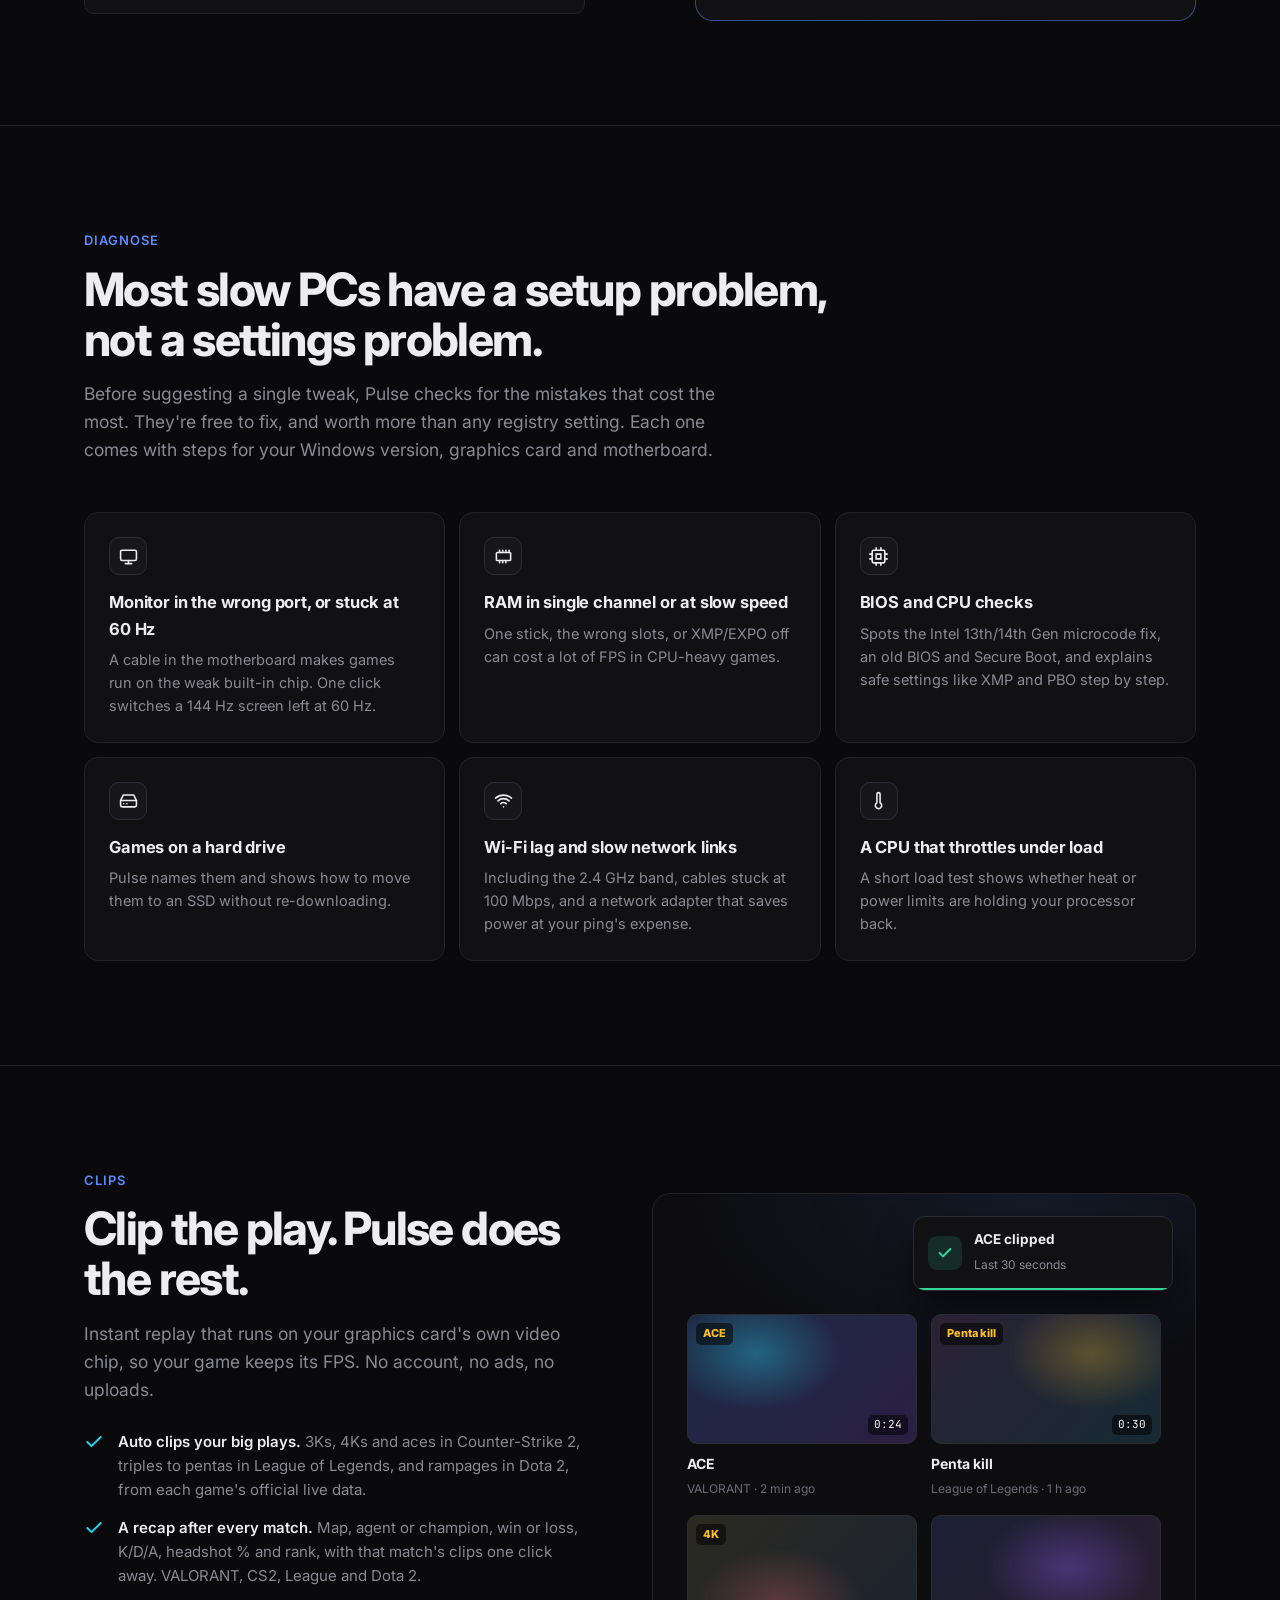
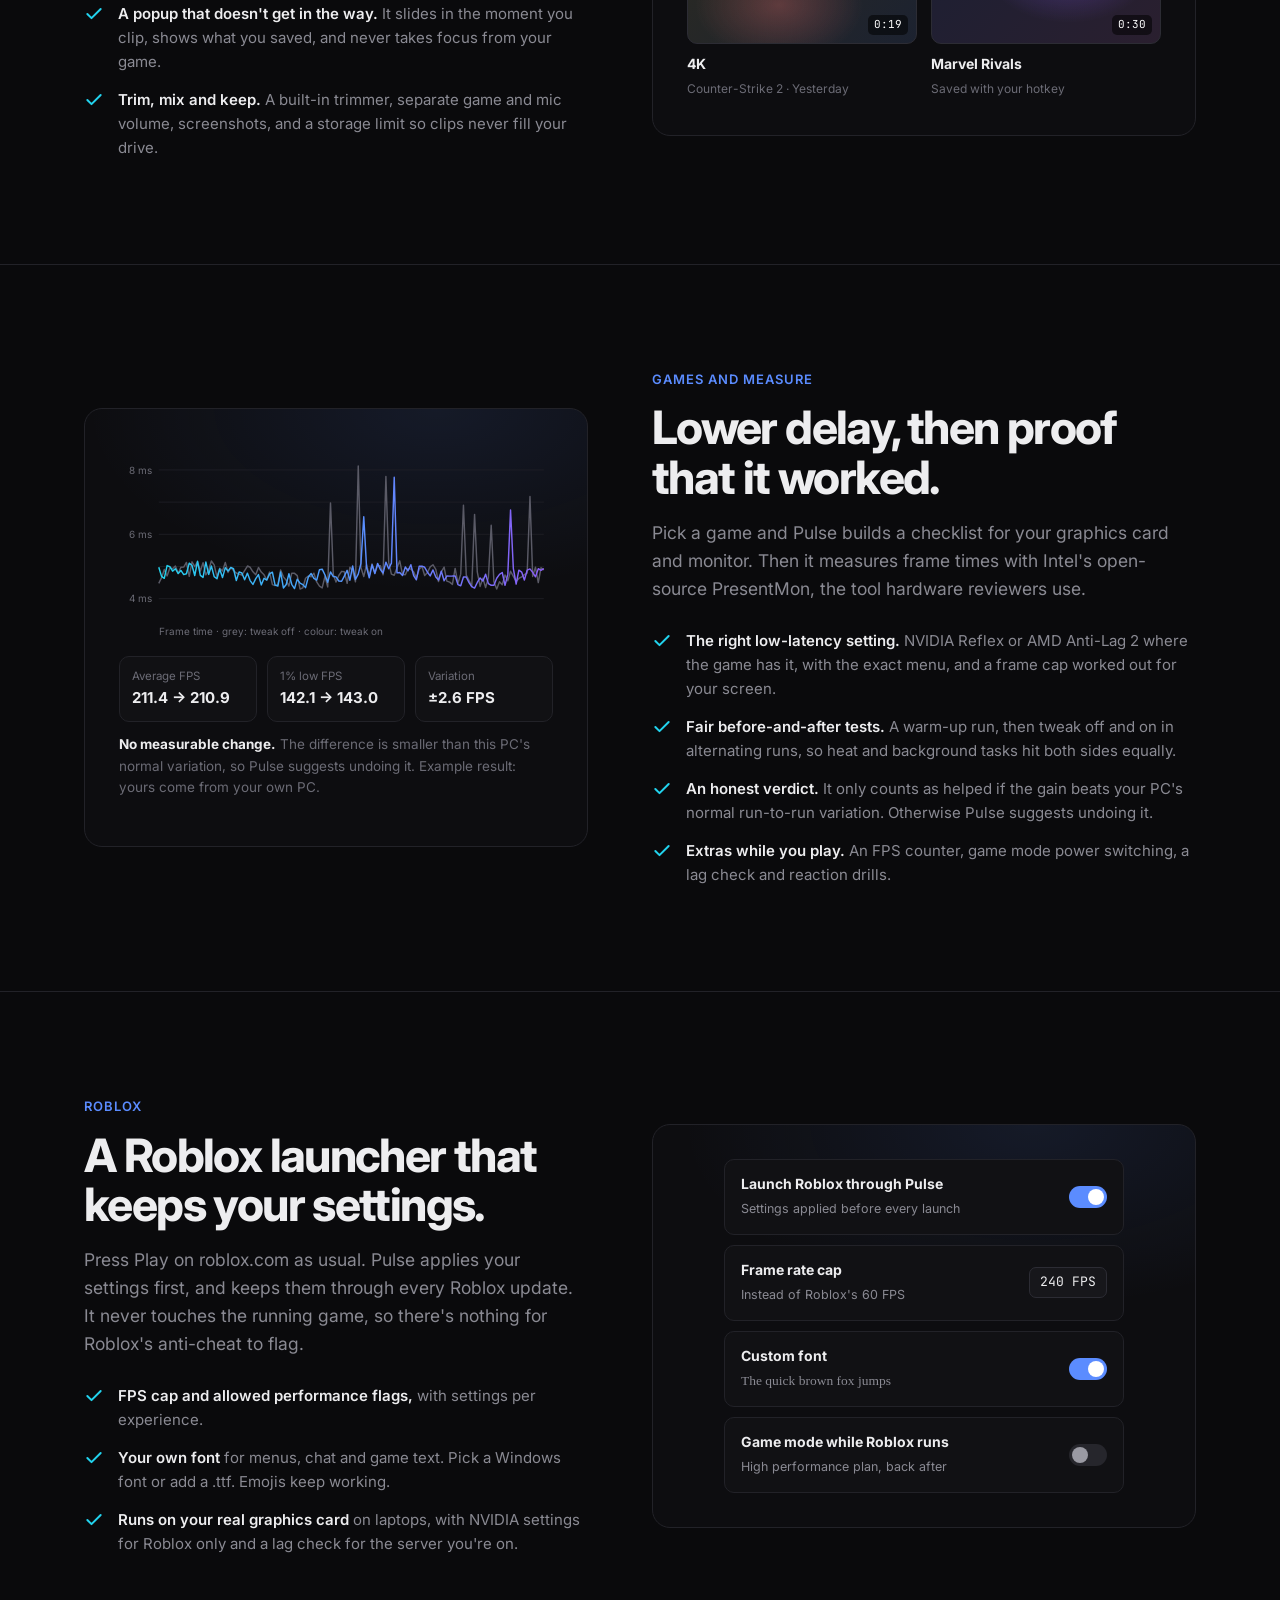
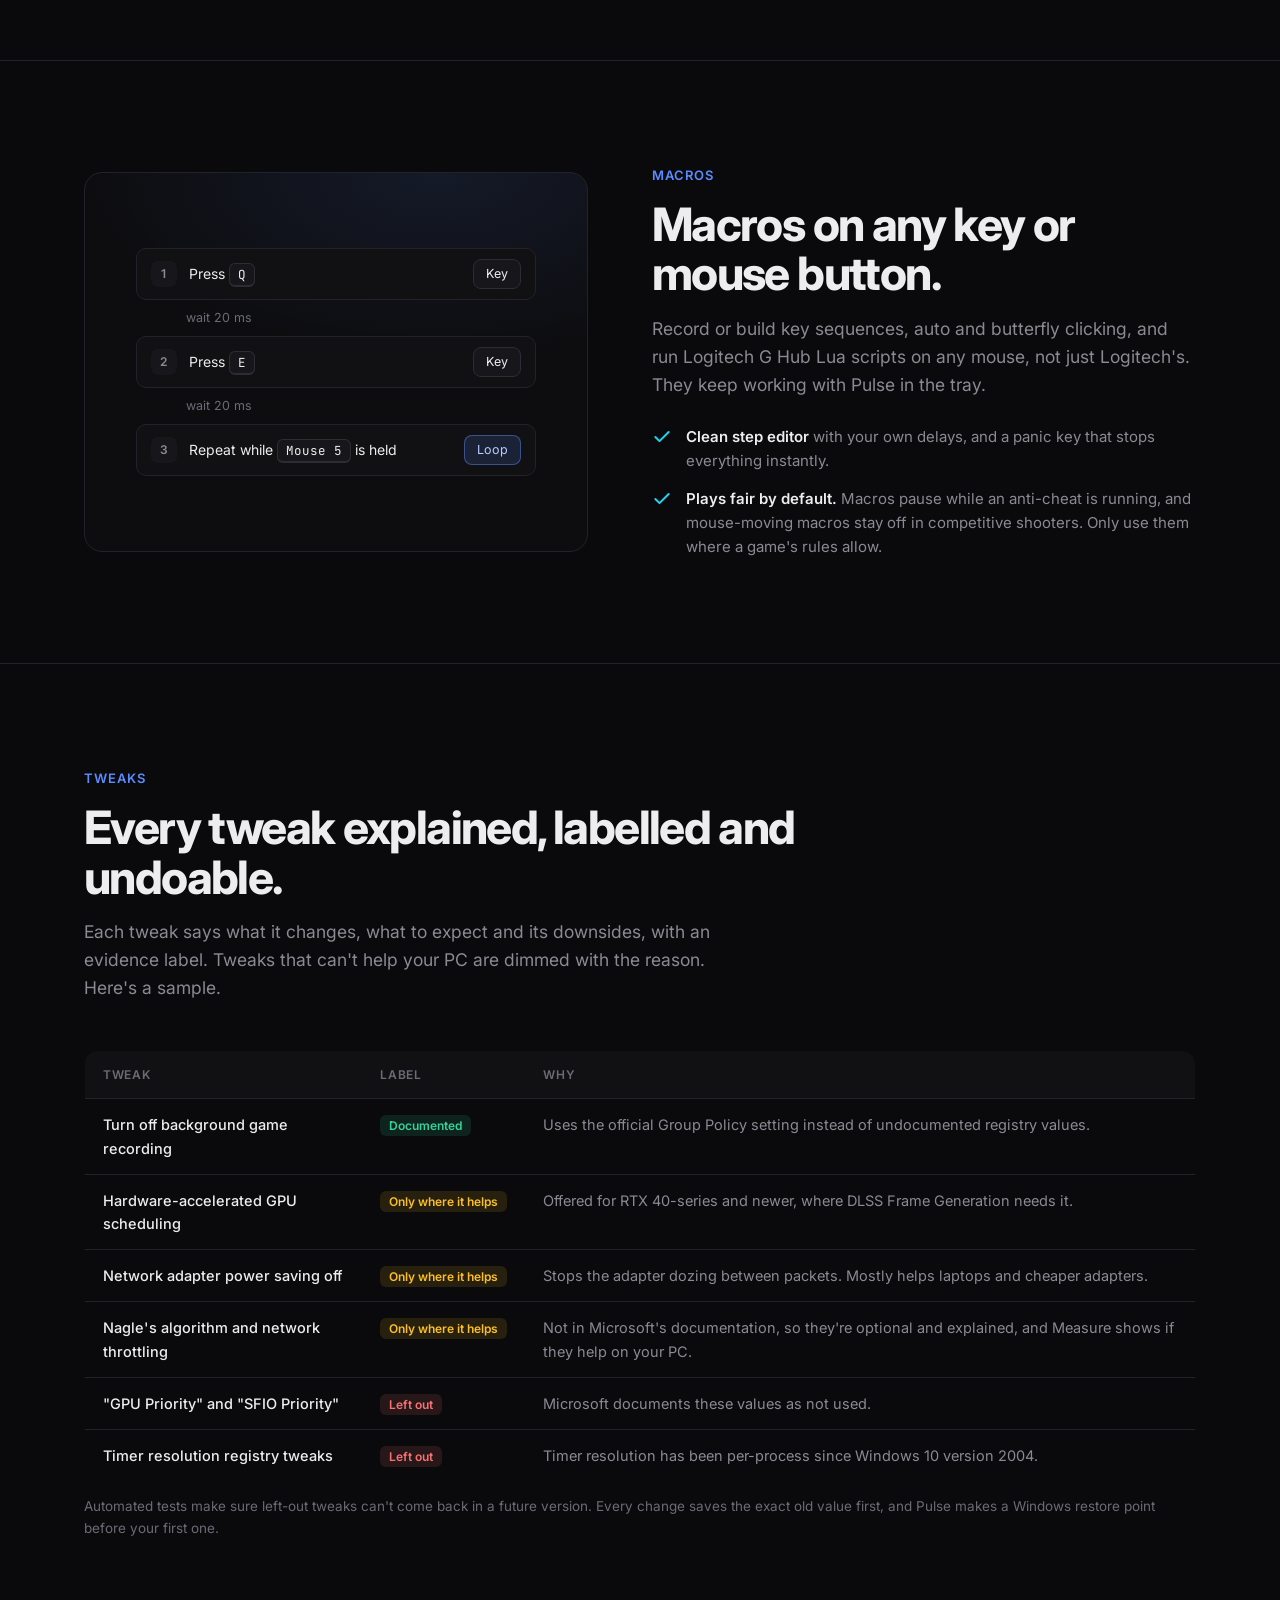
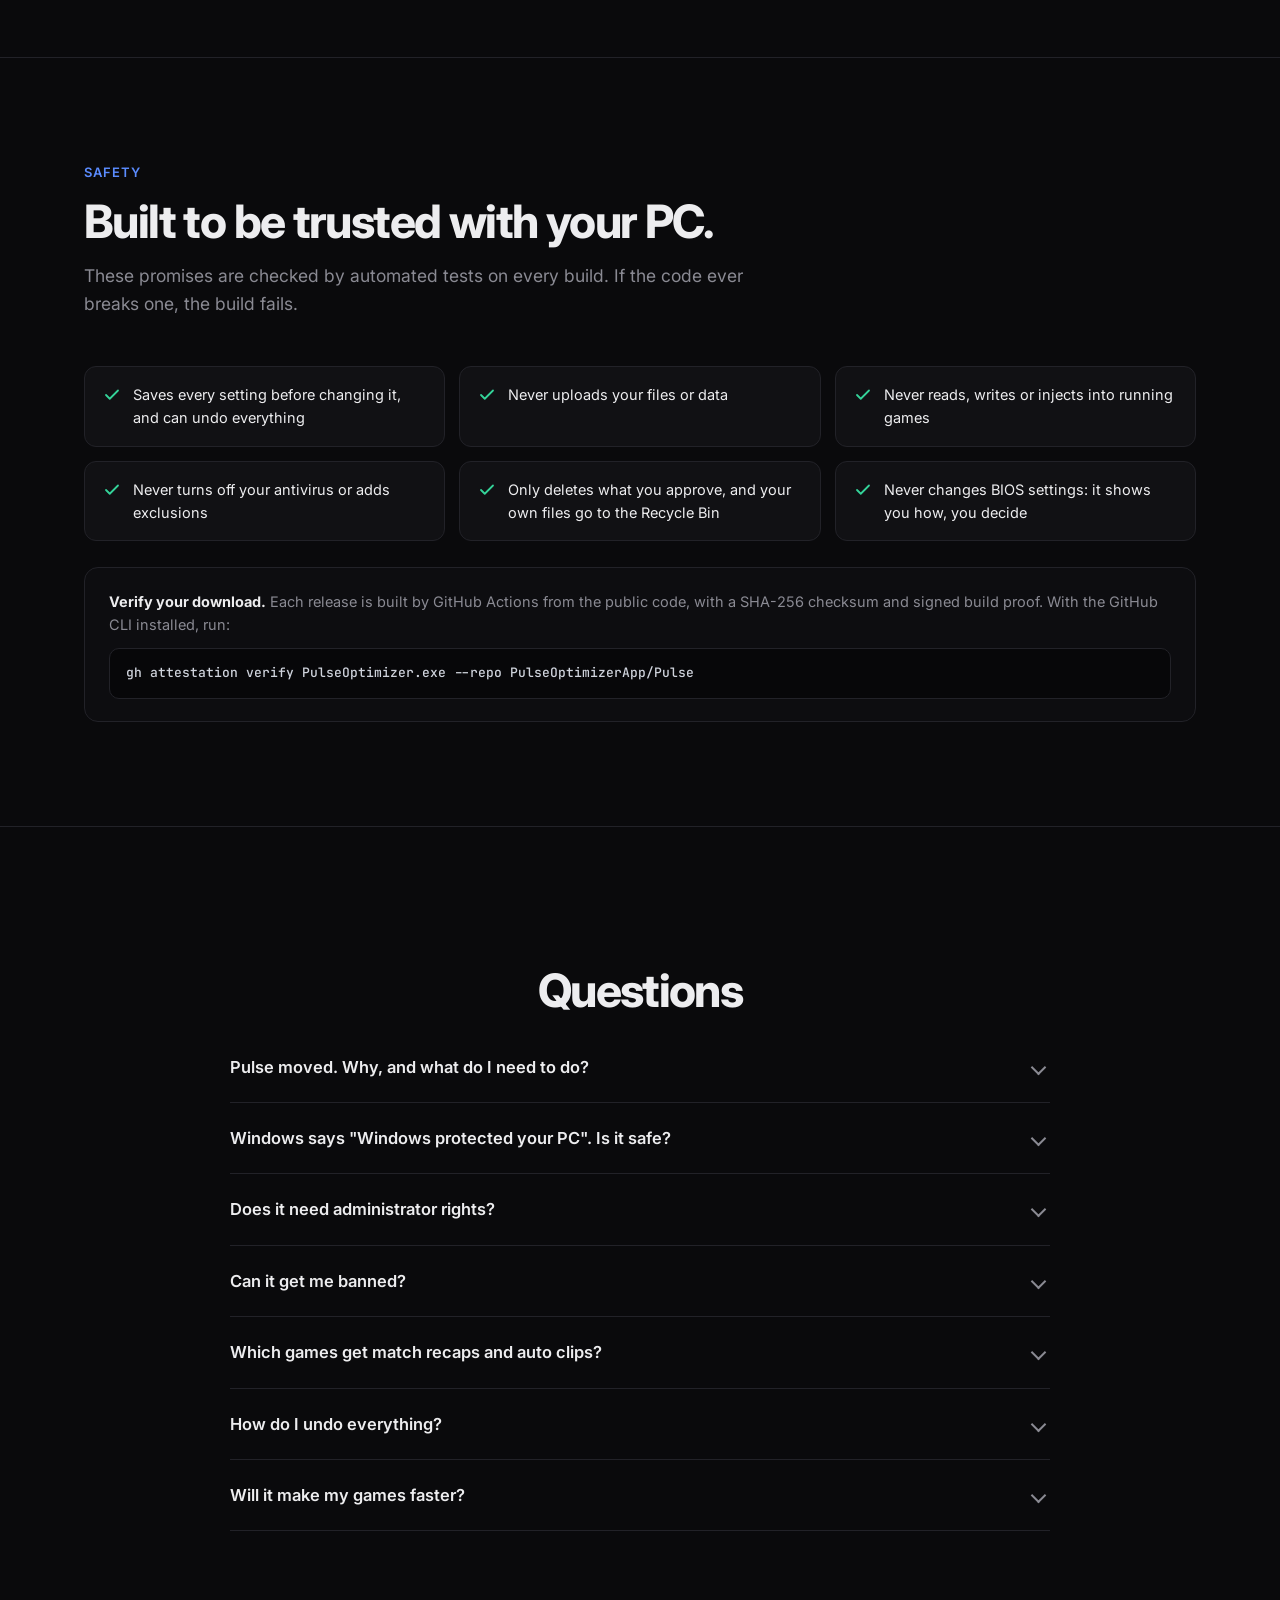
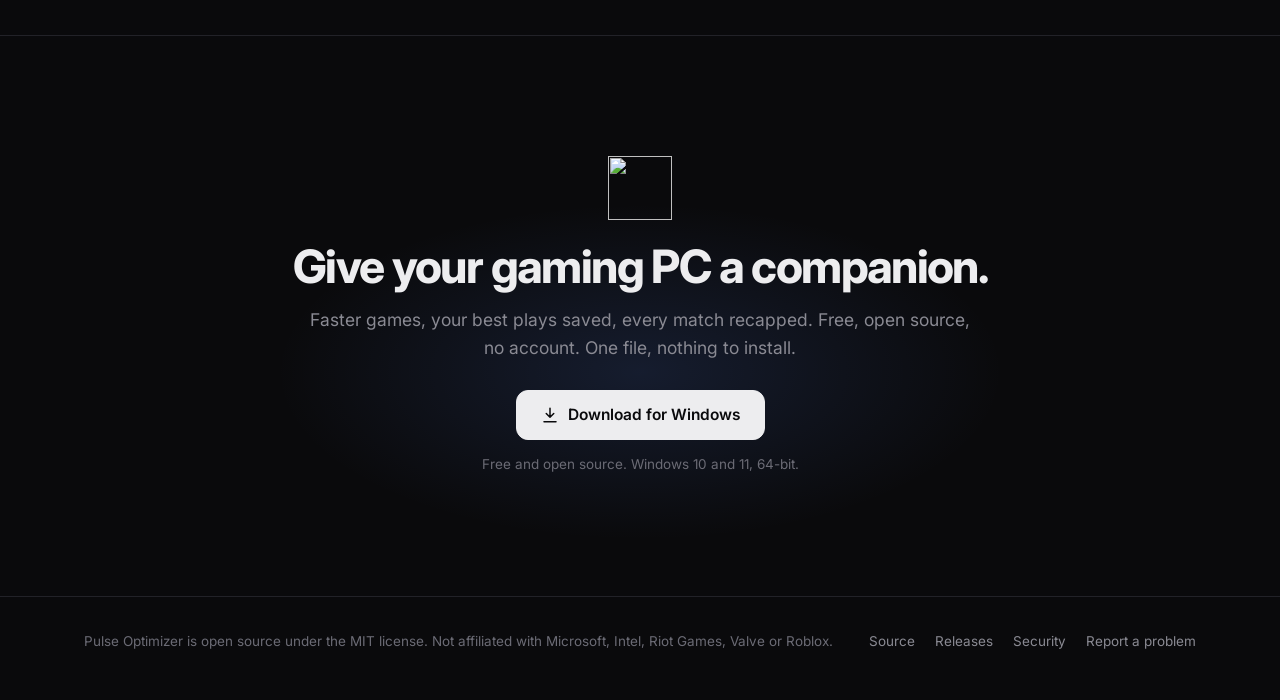
==== commit 74edf5df: "Website: replace the drawn match card with a clip library preview Co-Authored-By: Claude Opus 5.5 <n" ====
--- a/index.html
+++ b/index.html
@@ -137,7 +137,17 @@
   .hl { display: inline-block; font-size: 11px; font-weight: 700; padding: 2px 8px; border-radius: 6px; background: rgba(251,191,36,.12); color: var(--warn); margin-right: 6px; }
   .match .foot { display: flex; justify-content: space-between; color: var(--dim); font-size: 12.5px; border-top: 1px solid var(--line); padding-top: 12px; margin-top: 12px; }
 
-  .clipstage { min-height: 750px; place-items: end start; }
+  .clipstage { min-height: 500px; place-items: end center; padding-top: 120px; }
+  .clipstage .toast .thumb { display: none; }
+  .lib { width: 100%; display: grid; grid-template-columns: 1fr 1fr; gap: 14px; }
+  .lt b { display: block; font-size: 14px; margin-top: 9px; } .lt small { color: var(--faint); font-size: 12px; }
+  .lp { position: relative; aspect-ratio: 16 / 9; border-radius: 10px; border: 1px solid var(--line2); overflow: hidden; }
+  .lp.g1 { background: radial-gradient(120px 80px at 30% 30%, rgba(34,211,238,.35), transparent 70%), linear-gradient(135deg, #1d2b45, #2b1f44); }
+  .lp.g2 { background: radial-gradient(120px 80px at 70% 30%, rgba(251,191,36,.28), transparent 70%), linear-gradient(135deg, #2a2234, #172a33); }
+  .lp.g3 { background: radial-gradient(120px 80px at 40% 70%, rgba(248,113,113,.28), transparent 70%), linear-gradient(135deg, #2b2a22, #1c2230); }
+  .lp.g4 { background: radial-gradient(120px 80px at 60% 40%, rgba(139,92,246,.35), transparent 70%), linear-gradient(135deg, #1c1f33, #2a1f2f); }
+  .lp span { position: absolute; left: 8px; top: 8px; font-size: 11px; font-weight: 800; color: var(--warn); background: rgba(0,0,0,.55); padding: 2px 7px; border-radius: 5px; }
+  .lp em { position: absolute; right: 8px; bottom: 8px; font-style: normal; font-size: 11px; font-family: "JetBrains Mono", monospace; color: #fff; background: rgba(0,0,0,.55); padding: 1px 6px; border-radius: 5px; }
   /* Clip popup mock (animated like the app) */
   .toast { position: absolute; top: 22px; right: 22px; width: 260px; border-radius: 12px; border: 1px solid #2A2A31; background: rgba(17,17,20,.96); box-shadow: 0 18px 40px -8px rgba(0,0,0,.7); overflow: hidden; animation: toast 6s cubic-bezier(.2,.8,.2,1) infinite; }
   .toast .thumb { height: 0; background: linear-gradient(135deg, #1b2a4a, #352356 60%, #0f1b2b); animation: thumb 6s ease infinite; position: relative; }
@@ -253,24 +263,6 @@
   .one ul { list-style: none; padding: 0; margin: 0; display: grid; gap: 10px; }
   .one li { display: flex; gap: 10px; color: var(--text); font-size: 15px; }
   .one li svg { width: 18px; height: 18px; stroke: var(--good); flex: none; margin-top: 3px; }
-
-  /* Medal-style match card */
-  .mc { width: 100%; max-width: 330px; border-radius: 14px; border: 1px solid var(--line2); overflow: hidden; position: relative; background: var(--s1); box-shadow: 0 30px 60px -20px rgba(0,0,0,.7); }
-  .mc .bgmap { position: absolute; inset: 0 0 auto; height: 260px; background: radial-gradient(260px 160px at 70% 30%, rgba(120,90,200,.35), transparent 70%), linear-gradient(160deg, #2a3550, #1a1f2c 55%, #111114); opacity: .9; }
-  .mc .bgmap::after { content: ""; position: absolute; inset: 0; background: linear-gradient(180deg, rgba(17,17,20,.2), rgba(17,17,20,.92) 55%, #111114 85%); }
-  .mc .in { position: relative; padding: 14px; }
-  .mc .head { display: flex; align-items: center; gap: 12px; height: 72px; border-radius: 10px; background: linear-gradient(135deg, rgba(20,160,140,.75), rgba(20,160,140,.18)); overflow: hidden; padding-right: 14px; }
-  .mc .face { width: 72px; height: 72px; flex: none; background: radial-gradient(circle at 50% 38%, #e8d5c4 0 16px, transparent 17px), radial-gradient(ellipse 30px 26px at 50% 100%, #1b6f68 0 100%, transparent 101%), linear-gradient(180deg, #2a2f3a, #1d2a2f); }
-  .mc .name b { display: block; font-size: 16px; letter-spacing: .02em; } .mc .name span { font-size: 12px; font-weight: 700; color: var(--good); letter-spacing: .06em; }
-  .mc .badge { margin-left: auto; width: 38px; height: 38px; clip-path: polygon(50% 0, 100% 30%, 100% 70%, 50% 100%, 0 70%, 0 30%); background: linear-gradient(160deg, #f6dc7a, #c8952c); display: grid; place-items: center; font-size: 11px; font-weight: 800; color: #3b2a07; }
-  .mc .st { display: grid; grid-template-columns: repeat(3, 1fr); margin: 16px 2px 6px; }
-  .mc .st div:nth-child(2) { text-align: center; } .mc .st div:nth-child(3) { text-align: right; }
-  .mc .st small { display: block; font-size: 10.5px; color: var(--faint); letter-spacing: .08em; font-weight: 600; margin-bottom: 3px; }
-  .mc .st b { font-size: 19px; letter-spacing: -.02em; }
-  .mc .row { display: flex; justify-content: space-between; background: rgba(0,0,0,.35); border-radius: 8px; padding: 9px 12px; margin-top: 8px; font-weight: 700; font-size: 13.5px; }
-  .mc .clip { margin-top: 10px; height: 140px; border-radius: 9px; background: linear-gradient(135deg, #24324f, #3b2a5c 55%, #12202f); display: grid; place-items: center; position: relative; }
-  .mc .clip i { width: 40px; height: 40px; border-radius: 50%; background: rgba(0,0,0,.55); display: grid; place-items: center; }
-  .mc .clip i::after { content: ""; margin-left: 3px; border-left: 12px solid #fff; border-top: 8px solid transparent; border-bottom: 8px solid transparent; }
 
   /* Reveal on scroll */
   .rv { opacity: 0; transform: translateY(14px); transition: opacity .6s ease, transform .6s cubic-bezier(.2,.8,.2,1); }
@@ -445,22 +437,13 @@
         <li class="rv"><svg viewBox="0 0 24 24" fill="none" stroke-width="2.4" stroke-linecap="round" stroke-linejoin="round"><path d="M20 6L9 17l-5-5"/></svg><span><b>Trim, mix and keep.</b> A built-in trimmer, separate game and mic volume, screenshots, and a storage limit so clips never fill your drive.</span></li>
       </ul>
     </div>
-    <div class="stage clipstage rv" aria-label="A match recap and the clip popup (illustration)">
+    <div class="stage clipstage rv" aria-label="Your clip library and the clip popup (illustration)">
       <div class="toast"><div class="thumb"></div><div class="row"><div class="badge"><svg viewBox="0 0 24 24" fill="none" stroke-width="3" stroke-linecap="round" stroke-linejoin="round"><path d="M20 6L9 17l-5-5"/></svg></div><div><b>ACE clipped</b><small>Last 30 seconds</small></div></div><div class="drain"></div></div>
-      <div class="mc">
-        <div class="bgmap"></div>
-        <div class="in">
-          <div class="head"><div class="face"></div><div class="name"><b>SAGE</b><span>WIN</span></div><div class="badge">G3</div></div>
-          <div class="st">
-            <div><small>ABYSS</small><b><span class="w">13</span> : <span class="l">3</span></b></div>
-            <div><small>KDA</small><b>19 / 10 / 6</b></div>
-            <div><small>HS%</small><b>24%</b></div>
-          </div>
-          <div class="row"><span>ACE</span><span>1</span></div>
-          <div class="row"><span>3K</span><span>2</span></div>
-          <div class="clip"><i></i></div>
-          <div class="row"><span>TOTAL CLIPS</span><span>3</span></div>
-        </div>
+      <div class="lib">
+        <div class="lt"><div class="lp g1"><span>ACE</span><em>0:24</em></div><b>ACE</b><small>VALORANT · 2 min ago</small></div>
+        <div class="lt"><div class="lp g2"><span>Penta kill</span><em>0:30</em></div><b>Penta kill</b><small>League of Legends · 1 h ago</small></div>
+        <div class="lt"><div class="lp g3"><span>4K</span><em>0:19</em></div><b>4K</b><small>Counter-Strike 2 · Yesterday</small></div>
+        <div class="lt"><div class="lp g4"><em>0:30</em></div><b>Marvel Rivals</b><small>Saved with your hotkey</small></div>
       </div>
     </div>
   </div>
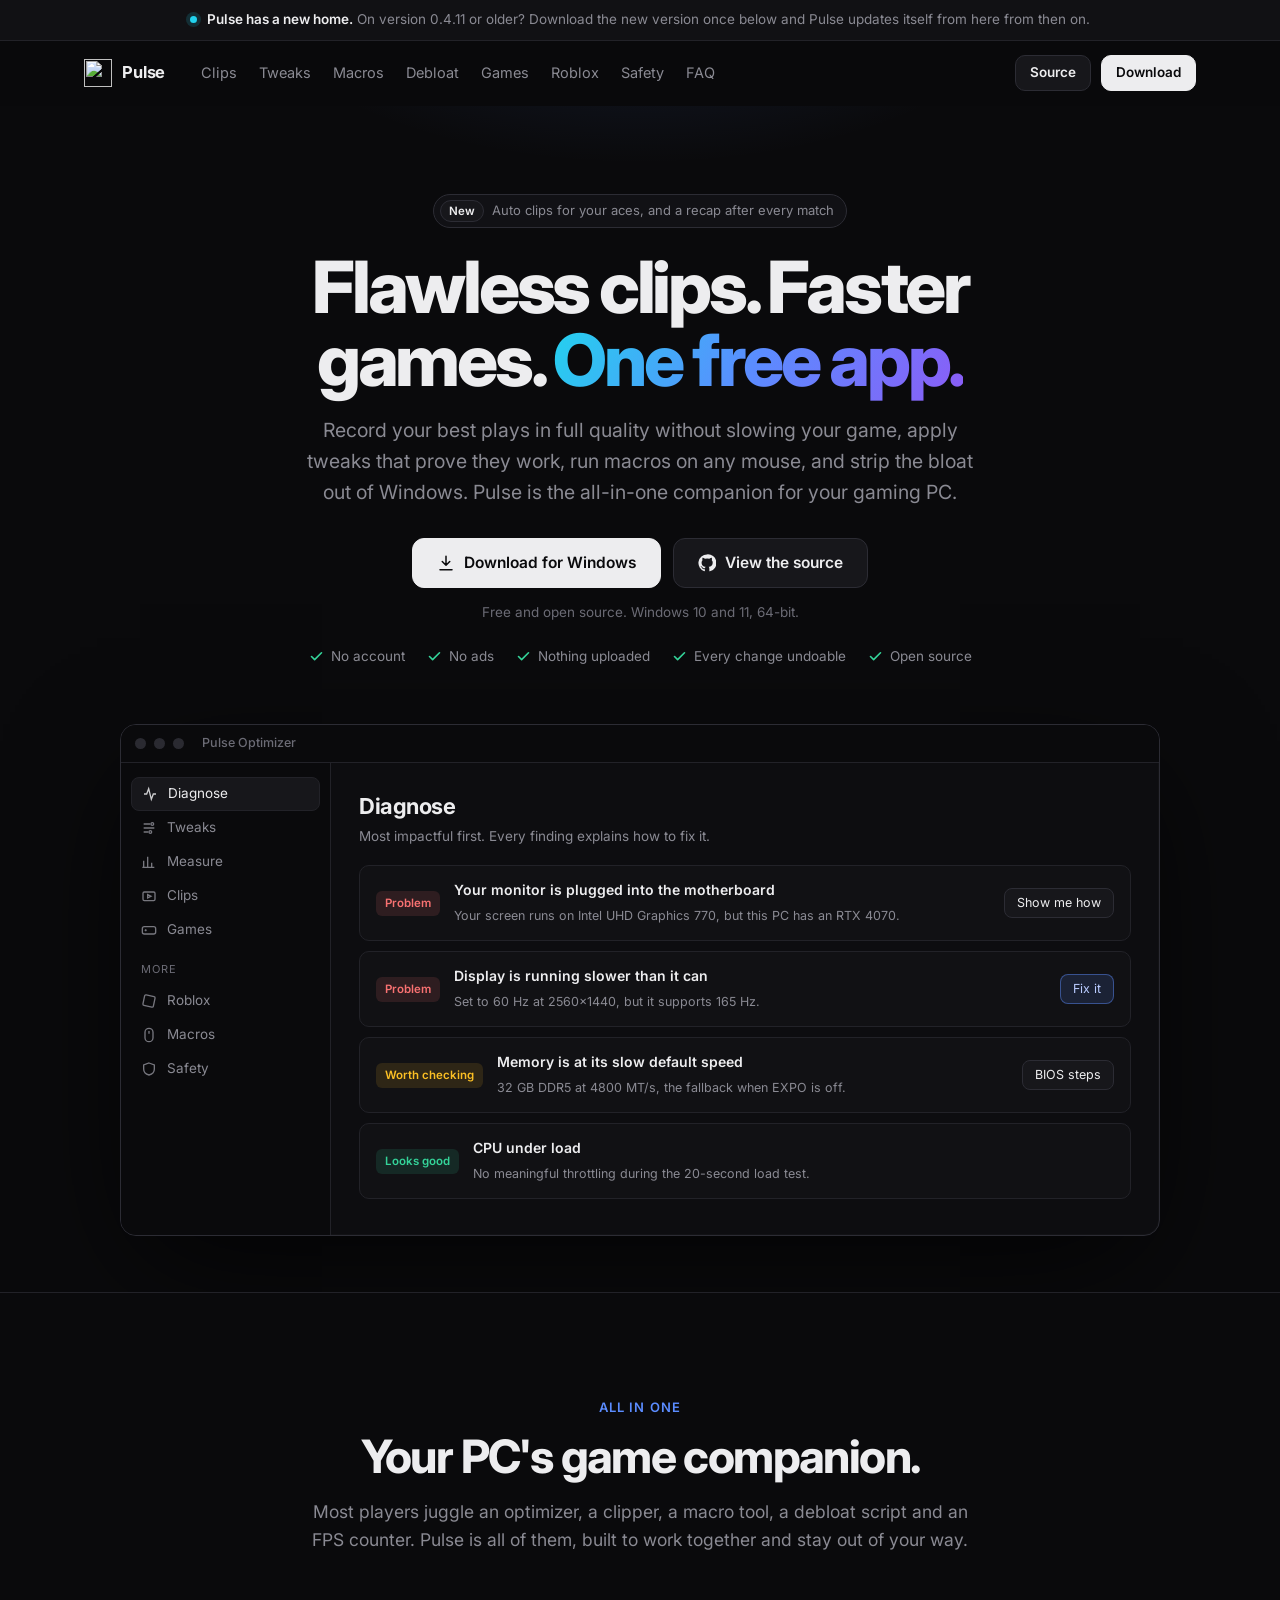
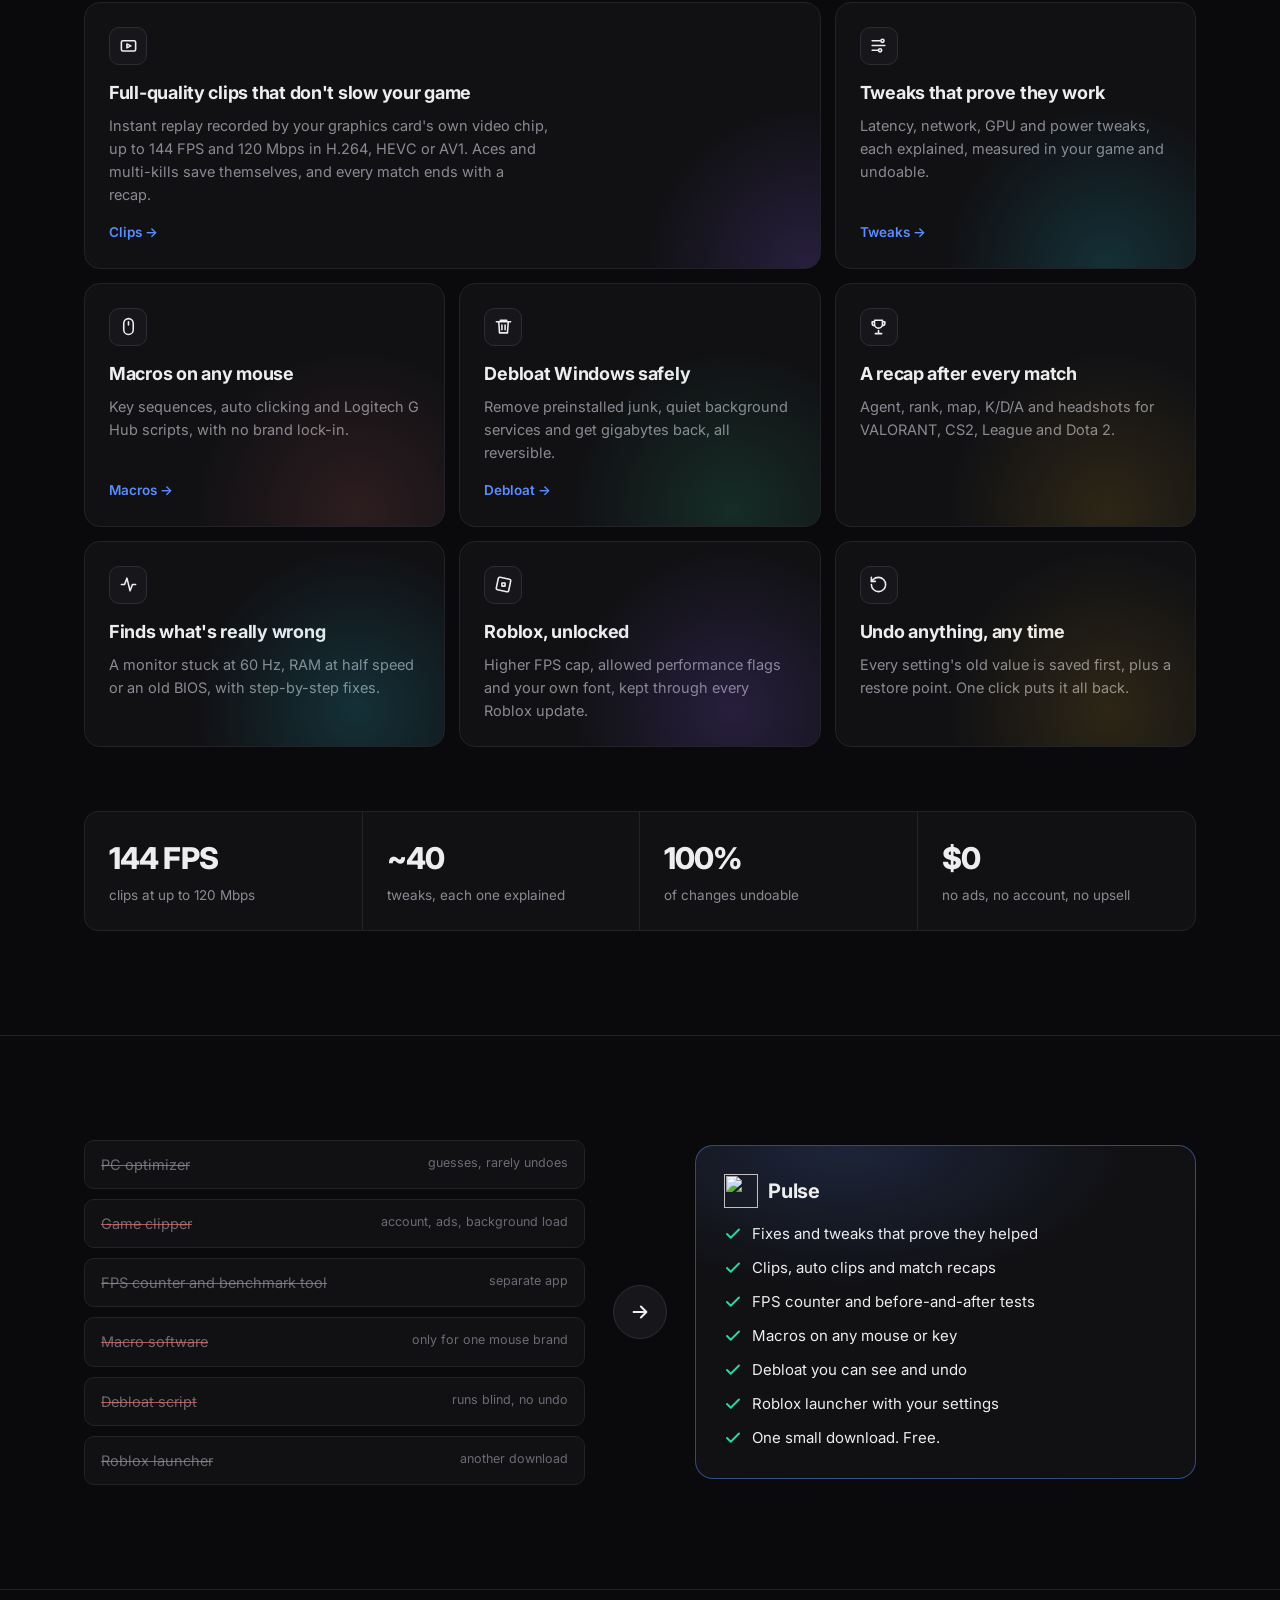
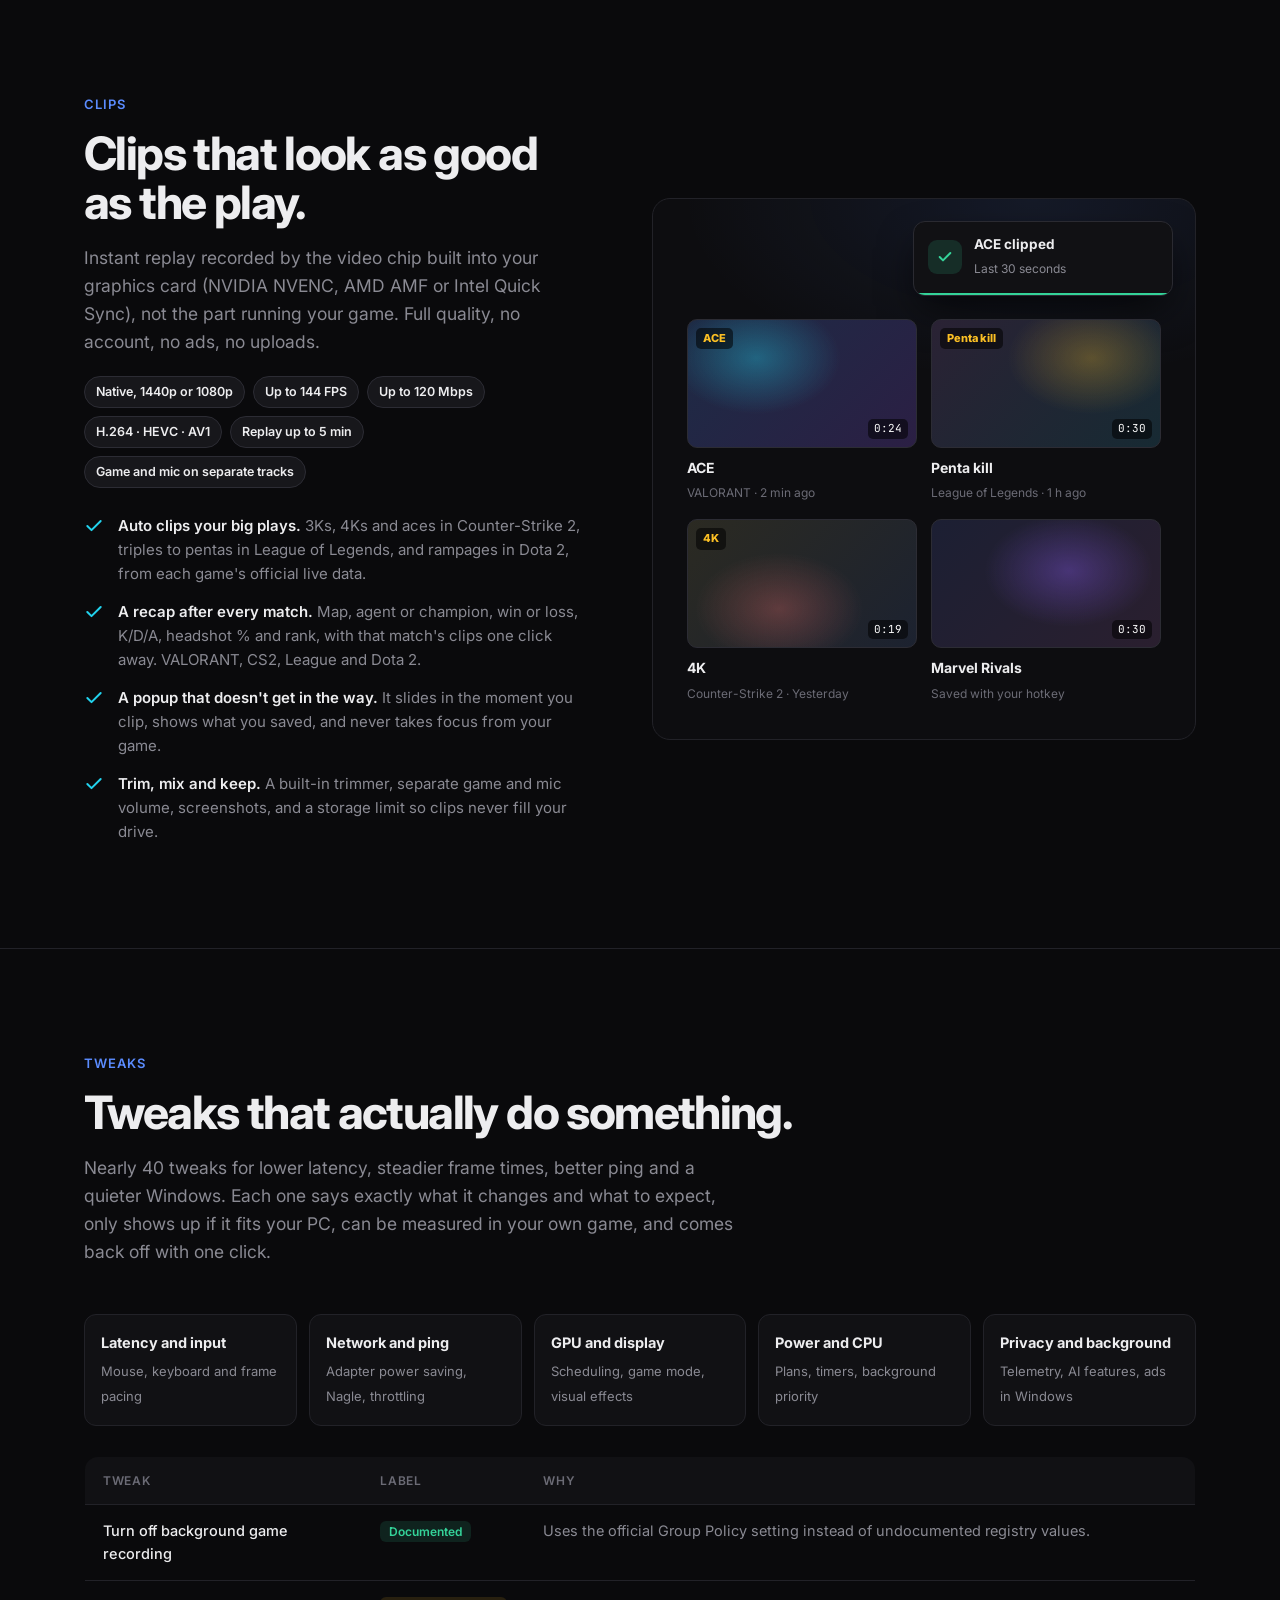
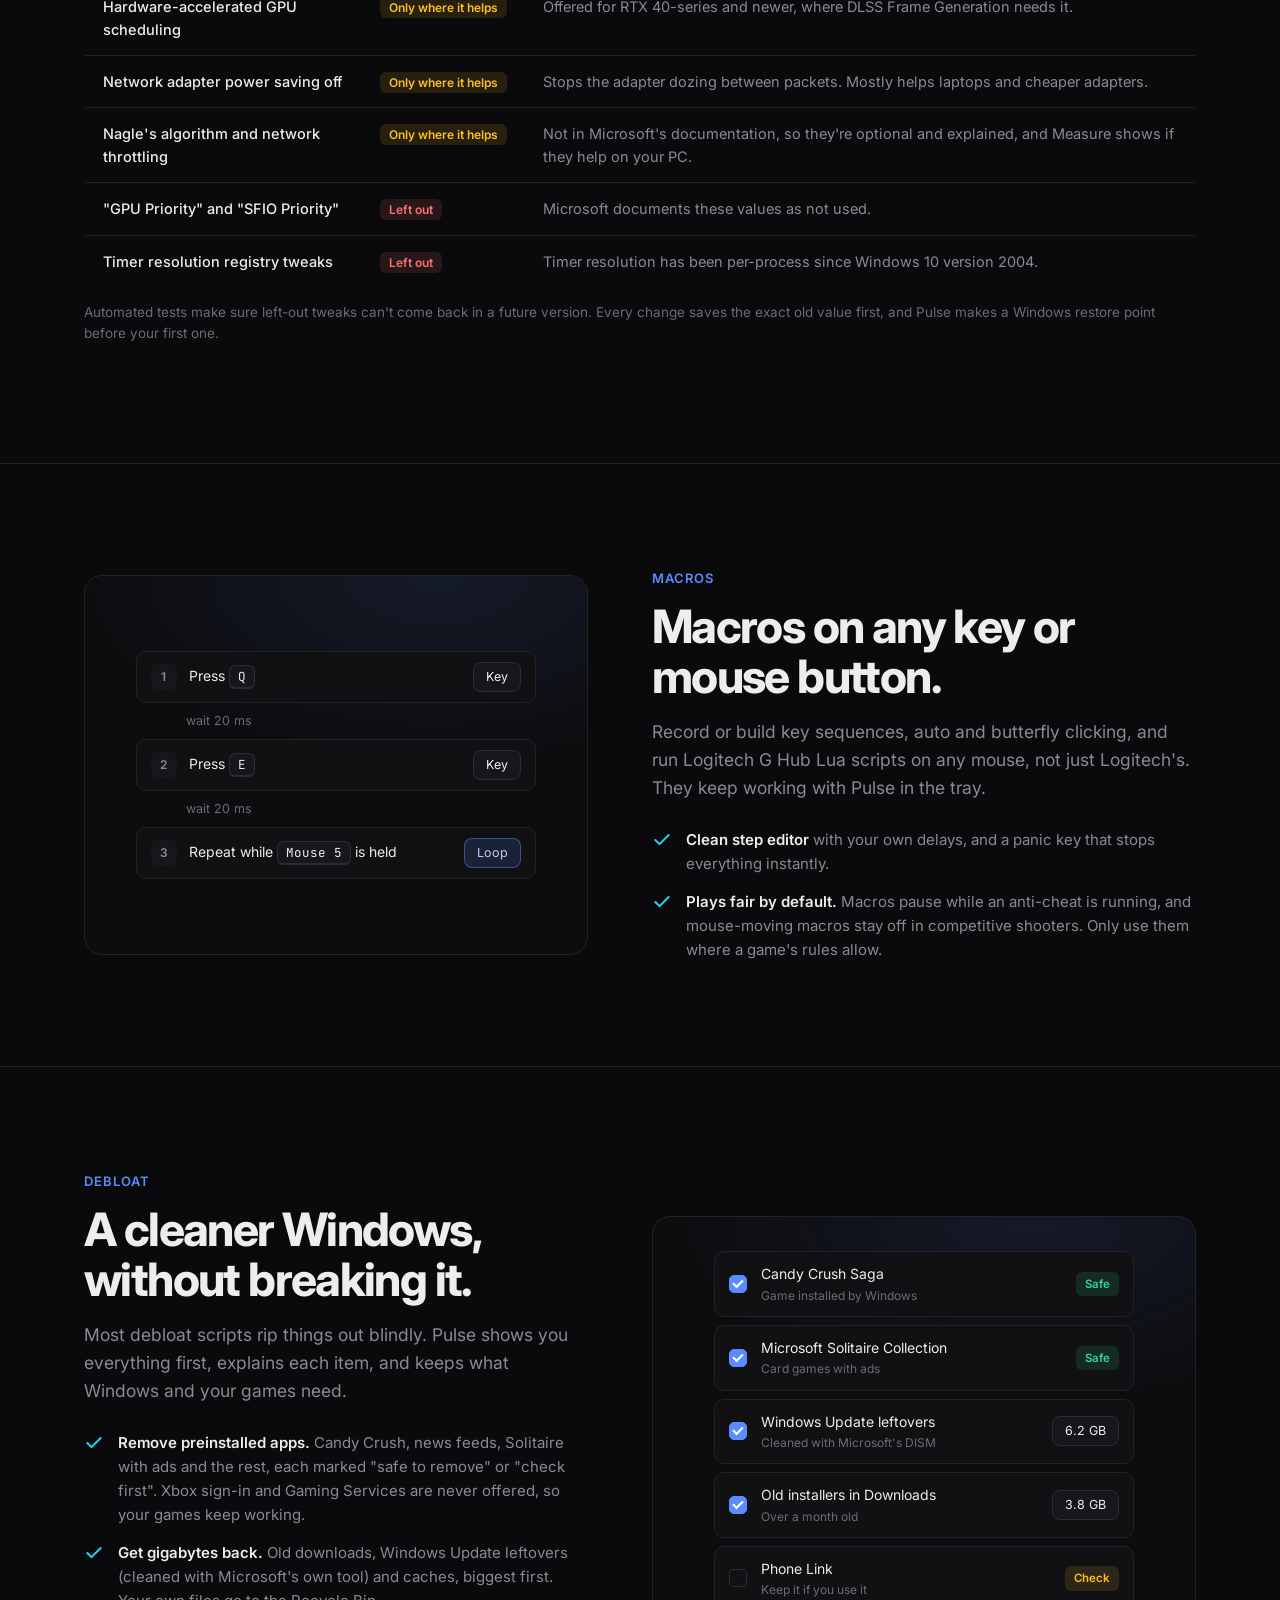
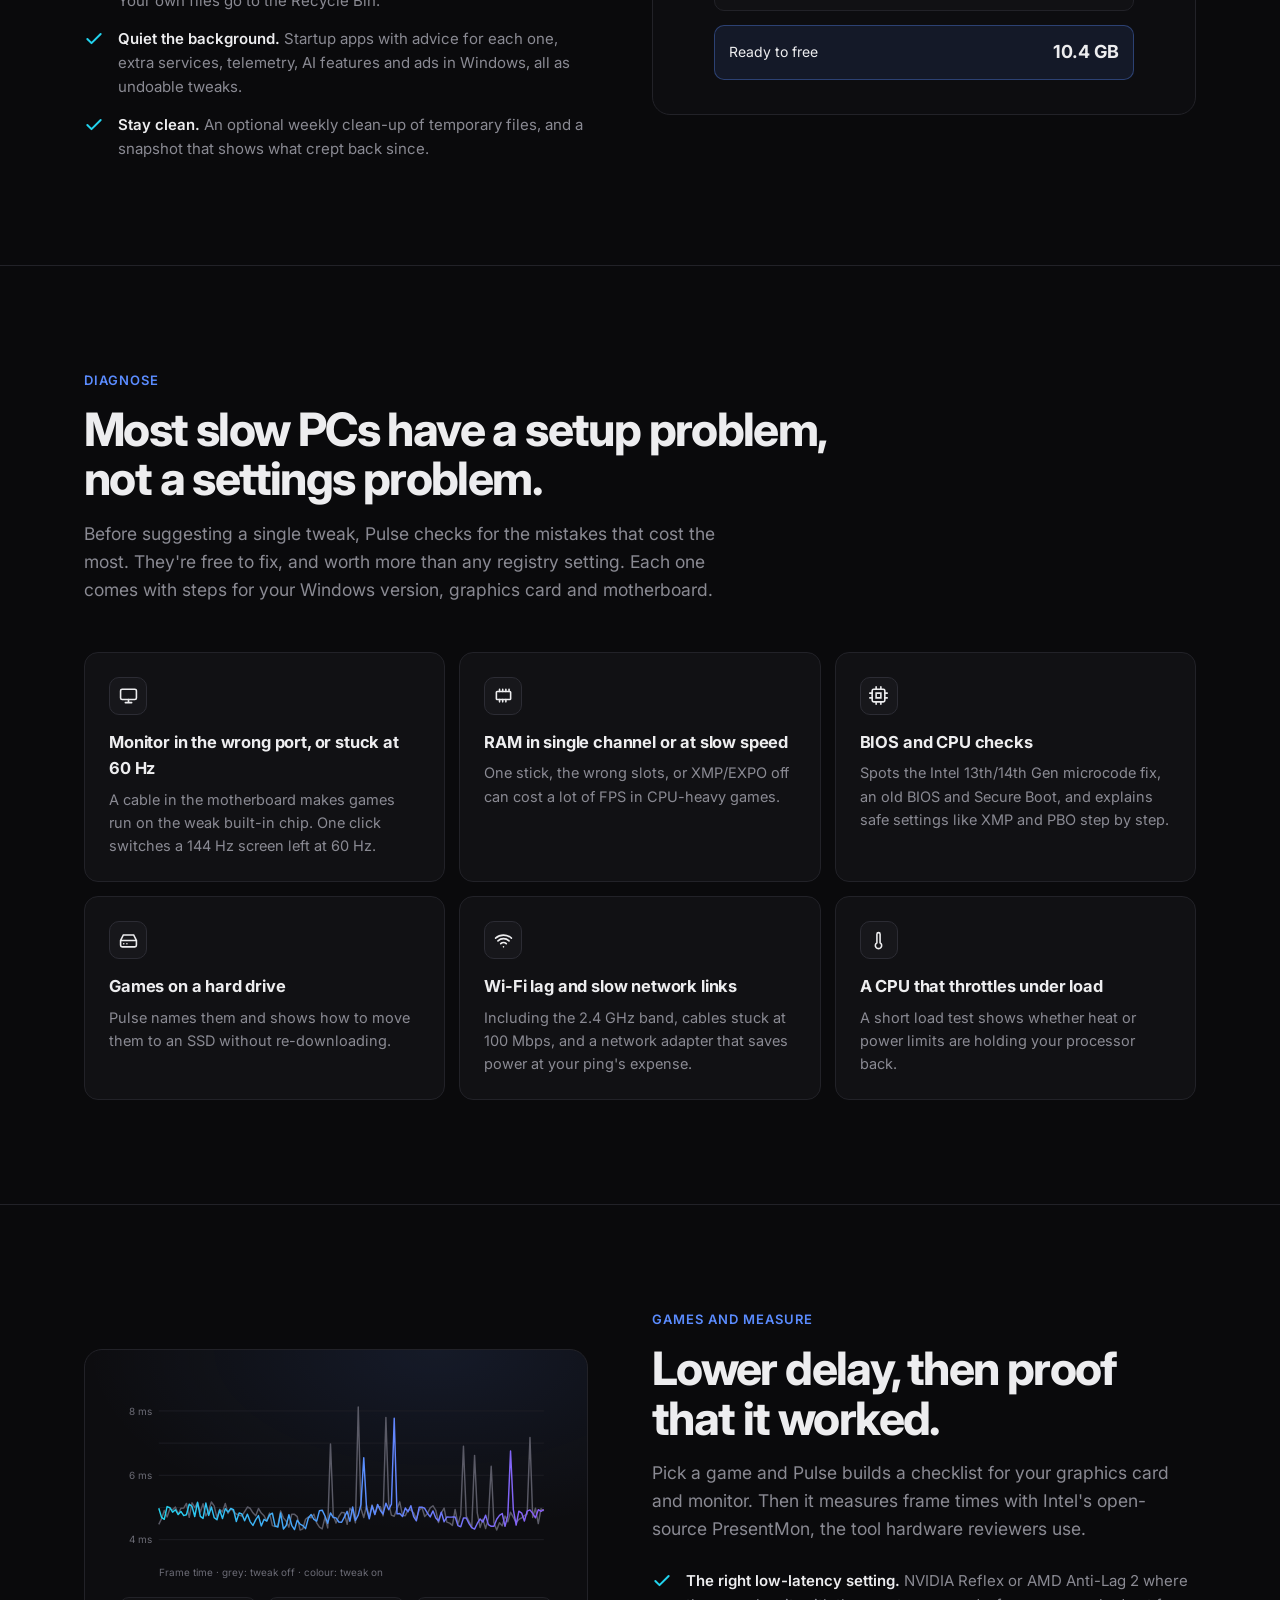
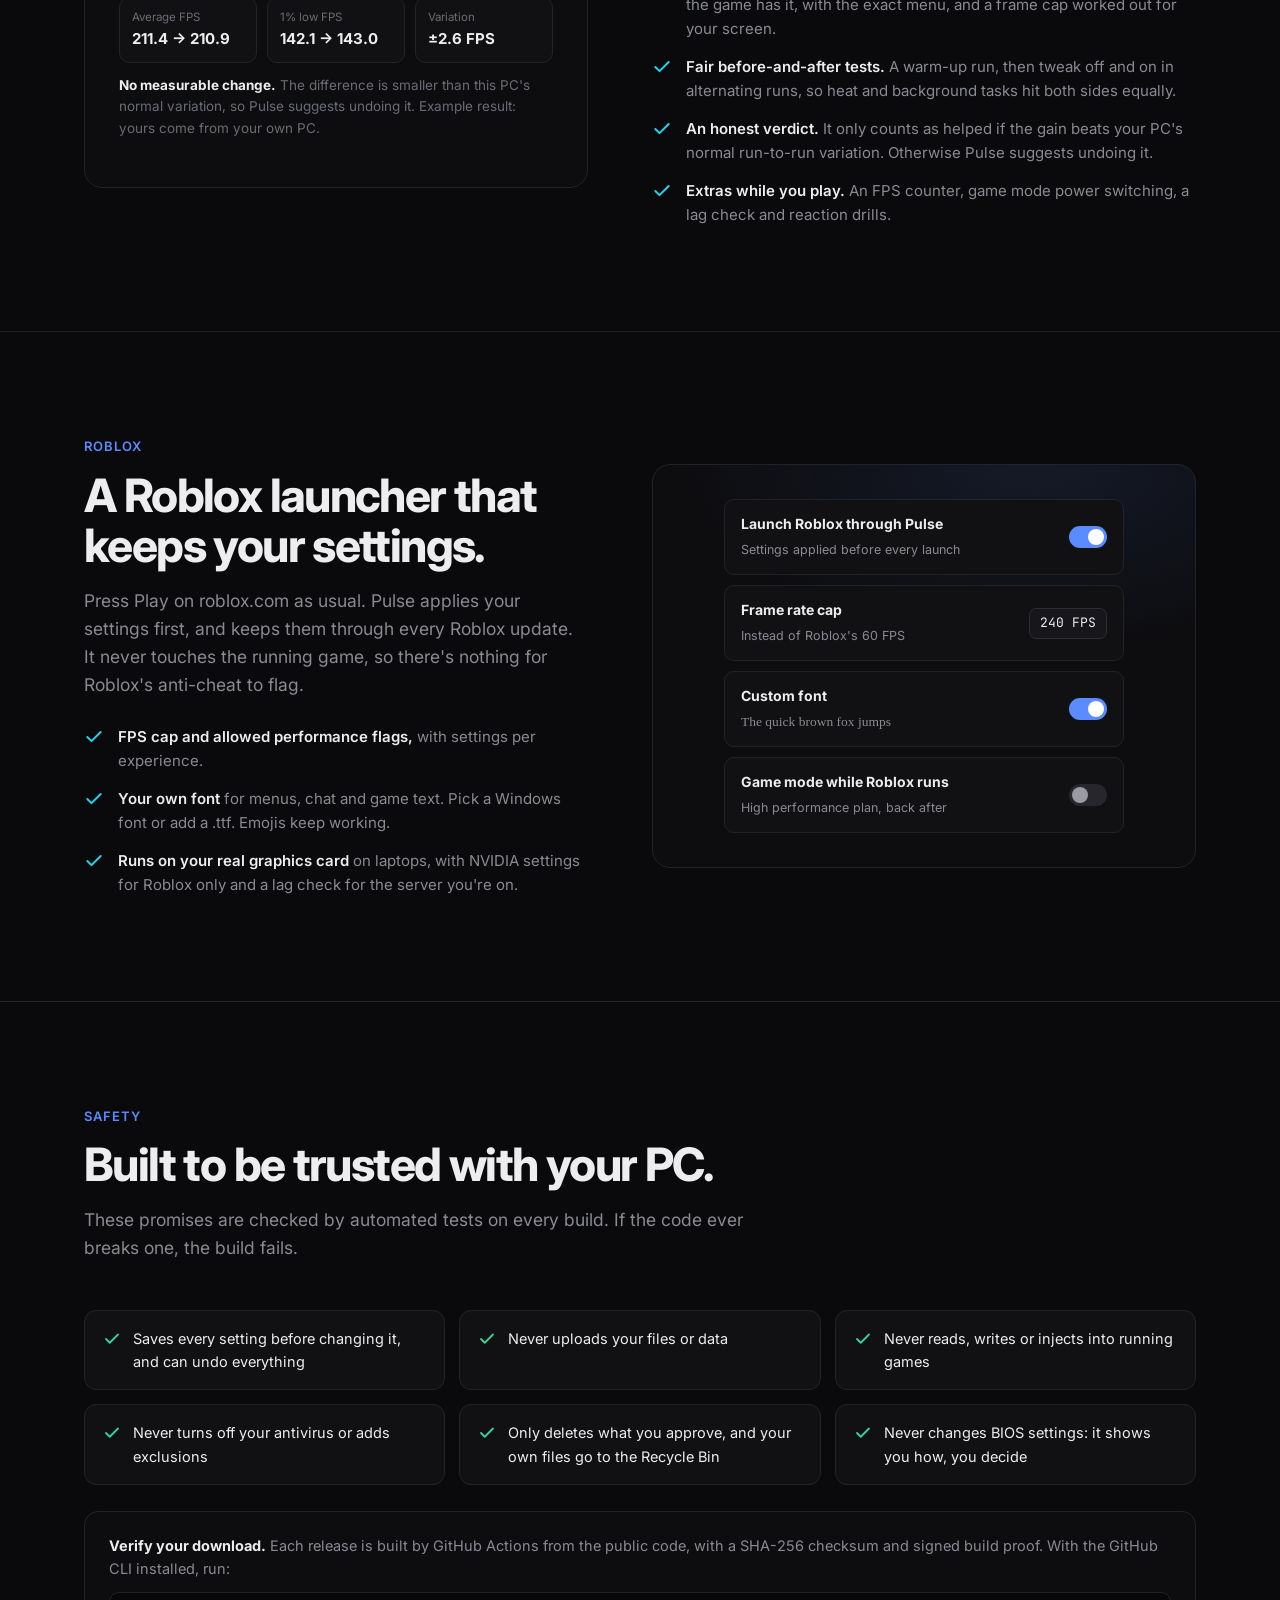
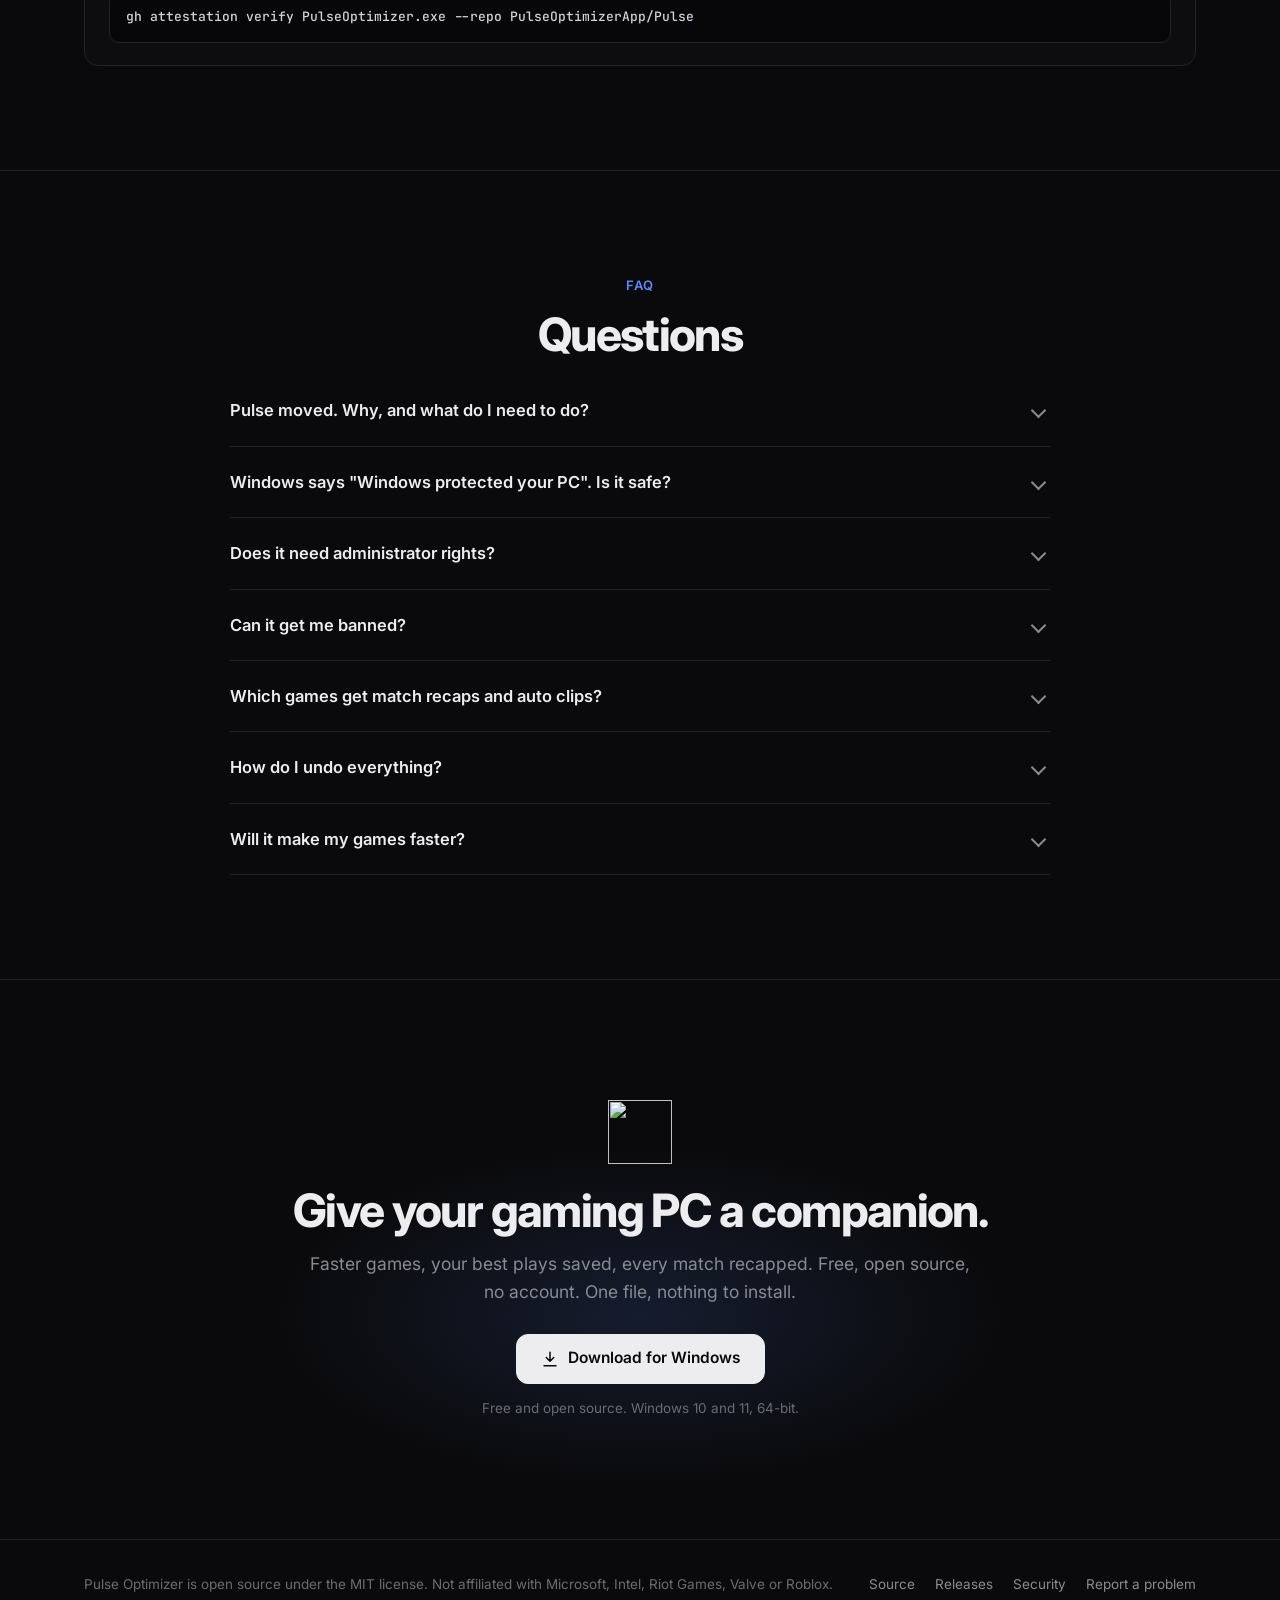
==== commit 9196c9ba: "Website: lead with clip quality, tweaks, macros and debloat; new Tweaks and Debloat sections Co-Auth" ====
--- a/index.html
+++ b/index.html
@@ -264,6 +264,24 @@
   .one li { display: flex; gap: 10px; color: var(--text); font-size: 15px; }
   .one li svg { width: 18px; height: 18px; stroke: var(--good); flex: none; margin-top: 3px; }
 
+  .specs { display: flex; flex-wrap: wrap; gap: 8px; margin-top: 20px; }
+  .specs span { font-size: 12.5px; font-weight: 600; color: var(--text); background: var(--s2); border: 1px solid var(--line2); border-radius: 999px; padding: 5px 11px; }
+
+  /* Debloat list */
+  .dl-list { width: 100%; max-width: 420px; display: grid; gap: 8px; }
+  .dl-item { display: grid; grid-template-columns: 20px 1fr auto; gap: 12px; align-items: center; border: 1px solid var(--line); background: var(--s1); border-radius: 10px; padding: 11px 14px; font-size: 14px; }
+  .dl-item small { display: block; color: var(--faint); font-size: 12px; }
+  .box { width: 18px; height: 18px; border-radius: 5px; border: 1.5px solid var(--line2); display: grid; place-items: center; }
+  .box.on { background: var(--b); border-color: var(--b); }
+  .box.on::after { content: ""; width: 8px; height: 4px; border-left: 2px solid #fff; border-bottom: 2px solid #fff; transform: rotate(-45deg) translate(1px, -1px); }
+  .dl-total { display: flex; justify-content: space-between; align-items: center; margin-top: 6px; padding: 12px 14px; border-radius: 10px; background: rgba(91,140,255,.10); border: 1px solid rgba(91,140,255,.35); font-size: 14px; }
+  .dl-total b { font-size: 18px; }
+
+  /* Tweak categories */
+  .cats { display: grid; grid-template-columns: repeat(5, 1fr); gap: 12px; margin-bottom: 30px; }
+  .cats div { border: 1px solid var(--line); background: var(--s1); border-radius: 12px; padding: 16px; }
+  .cats b { display: block; font-size: 14.5px; margin-bottom: 4px; } .cats small { color: var(--dim); font-size: 13px; }
+
   /* Reveal on scroll */
   .rv { opacity: 0; transform: translateY(14px); transition: opacity .6s ease, transform .6s cubic-bezier(.2,.8,.2,1); }
   .rv.in { opacity: 1; transform: none; }
@@ -276,6 +294,7 @@
     .grid3, .promise { grid-template-columns: 1fr 1fr; }
     .bento { grid-template-columns: 1fr 1fr; } .tile.w3, .tile.w2, .tile.w4 { grid-column: span 1; } .tile.full { grid-column: span 2; }
     .swap { grid-template-columns: 1fr; } .arrow { transform: rotate(90deg); margin: 0 auto; }
+    .cats { grid-template-columns: 1fr 1fr; }
     .nums { grid-template-columns: 1fr 1fr; } .nums div:nth-child(2) { border-right: 0; } .nums div:nth-child(-n+2) { border-bottom: 1px solid var(--line); }
     .app { grid-template-columns: 1fr; } .side { display: none; }
   }
@@ -303,12 +322,12 @@
   <div class="wrap">
     <a class="brand" href="#"><img src="img/icon-small.svg" alt="">Pulse</a>
     <div class="links">
-      <a href="#everything">Features</a>
-      <a href="#diagnose">Diagnose</a>
       <a href="#clips">Clips</a>
+      <a href="#tweaks">Tweaks</a>
+      <a href="#macros">Macros</a>
+      <a href="#debloat">Debloat</a>
       <a href="#games">Games</a>
       <a href="#roblox">Roblox</a>
-      <a href="#macros">Macros</a>
       <a href="#safety">Safety</a>
       <a href="#faq">FAQ</a>
     </div>
@@ -321,9 +340,9 @@
 
 <header class="hero">
   <div class="wrap">
-    <a class="pill rv" href="#clips"><span>New</span> Match recaps with your agent, rank and map</a>
-    <h1 class="rv">Everything your gaming PC needs. <span class="g">One free app.</span></h1>
-    <p class="lead rv">Pulse finds what's slowing your games and fixes it, clips your best plays, recaps every match, and looks after Roblox, macros, clean-up and security. It proves what helped, and undoes anything with one click.</p>
+    <a class="pill rv" href="#clips"><span>New</span> Auto clips for your aces, and a recap after every match</a>
+    <h1 class="rv">Flawless clips. Faster games. <span class="g">One free app.</span></h1>
+    <p class="lead rv">Record your best plays in full quality without slowing your game, apply tweaks that prove they work, run macros on any mouse, and strip the bloat out of Windows. Pulse is the all-in-one companion for your gaming PC.</p>
     <div class="cta rv">
       <a class="btn big primary dl" href="#"><svg viewBox="0 0 24 24" fill="none" stroke="currentColor" stroke-width="2" stroke-linecap="round" stroke-linejoin="round"><path d="M12 3v12m0 0l-5-5m5 5l5-5M4 21h16"/></svg>Download for Windows</a>
       <a class="btn big src" href="#"><svg viewBox="0 0 24 24" fill="currentColor"><path d="M12 .5a11.5 11.5 0 00-3.6 22.4c.6.1.8-.3.8-.6v-2c-3.2.7-3.9-1.5-3.9-1.5-.5-1.3-1.3-1.7-1.3-1.7-1-.7.1-.7.1-.7 1.2.1 1.8 1.2 1.8 1.2 1 1.8 2.8 1.3 3.5 1 .1-.8.4-1.3.7-1.6-2.6-.3-5.3-1.3-5.3-5.7 0-1.3.5-2.3 1.2-3.1-.1-.3-.5-1.5.1-3.1 0 0 1-.3 3.2 1.2a11 11 0 015.8 0c2.2-1.5 3.2-1.2 3.2-1.2.6 1.6.2 2.8.1 3.1.8.8 1.2 1.8 1.2 3.1 0 4.4-2.7 5.4-5.3 5.7.4.4.8 1.1.8 2.2v3.3c0 .3.2.7.8.6A11.5 11.5 0 0012 .5z"/></svg>View the source</a>
@@ -363,21 +382,20 @@
   <div class="wrap">
     <div class="center"><div class="eyebrow rv">All in one</div>
     <h2 class="rv">Your PC's game companion.</h2>
-    <p class="intro rv">Most players juggle an optimizer, a clipper, an FPS counter, a macro tool and a Roblox launcher. Pulse is all of them, built to work together and stay out of your way.</p></div>
+    <p class="intro rv">Most players juggle an optimizer, a clipper, a macro tool, a debloat script and an FPS counter. Pulse is all of them, built to work together and stay out of your way.</p></div>
     <div class="bento">
-      <a class="tile w4 c1 rv" href="#diagnose"><div class="ico"><svg viewBox="0 0 24 24" fill="none" stroke-width="2" stroke-linecap="round" stroke-linejoin="round"><path d="M3 12h4l3-8 4 16 3-8h4"/></svg></div><h4>Fix what's really slowing your games</h4><p>A monitor stuck at 60 Hz, RAM at half speed, a cable in the wrong port, an old BIOS. Pulse checks the setup mistakes that cost the most FPS first, then walks you through each fix.</p><span class="more">See what it checks →</span></a>
-      <a class="tile w2 c2 rv" href="#clips"><div class="ico"><svg viewBox="0 0 24 24" fill="none" stroke-width="2" stroke-linecap="round" stroke-linejoin="round"><rect x="3" y="6" width="18" height="13" rx="2"/><path d="M10 10l5 2.5-5 2.5z"/></svg></div><h4>Clips without the lag</h4><p>Instant replay on your graphics card's video chip. Aces and multi-kills save themselves.</p><span class="more">Clips →</span></a>
-      <a class="tile w2 c4 rv" href="#clips"><div class="ico"><svg viewBox="0 0 24 24" fill="none" stroke-width="2" stroke-linecap="round" stroke-linejoin="round"><path d="M8 21h8M12 17v4M7 4h10v5a5 5 0 01-10 0zM17 6h3v2a3 3 0 01-3 3M7 6H4v2a3 3 0 003 3"/></svg></div><h4>A recap after every match</h4><p>Agent, rank, map, K/D/A and headshots for VALORANT, CS2, League and Dota 2. A session card for every other game.</p></a>
-      <a class="tile w2 c3 rv" href="#games"><div class="ico"><svg viewBox="0 0 24 24" fill="none" stroke-width="2" stroke-linecap="round" stroke-linejoin="round"><path d="M4 20V10m6 10V4m6 16v-7m4 7H2"/></svg></div><h4>Proof, not placebo</h4><p>Before-and-after tests in your own game tell you if a tweak helped. If it didn't, undo it.</p></a>
-      <a class="tile w2 c1 rv" href="#games"><div class="ico"><svg viewBox="0 0 24 24" fill="none" stroke-width="2" stroke-linecap="round" stroke-linejoin="round"><rect x="2" y="7" width="20" height="11" rx="3"/><path d="M7 11v3m-1.5-1.5h3M16 12h.01M18 14h.01"/></svg></div><h4>Checklists for your games</h4><p>Reflex or Anti-Lag, the right frame cap and an FPS counter for 35+ games.</p></a>
-      <a class="tile w3 c2 rv" href="#roblox"><div class="ico"><svg viewBox="0 0 24 24" fill="none" stroke-width="2" stroke-linecap="round" stroke-linejoin="round"><rect x="4" y="4" width="16" height="16" rx="2" transform="rotate(12 12 12)"/><path d="M10 10h4v4h-4z"/></svg></div><h4>Roblox, unlocked</h4><p>Higher FPS cap, allowed performance flags, your own font, and settings that survive every Roblox update. Nothing touches the running game.</p></a>
-      <a class="tile w3 c5 rv" href="#macros"><div class="ico"><svg viewBox="0 0 24 24" fill="none" stroke-width="2" stroke-linecap="round" stroke-linejoin="round"><rect x="6" y="2" width="12" height="20" rx="6"/><path d="M12 6v4"/></svg></div><h4>Macros on any mouse</h4><p>Key sequences, auto clicking and Logitech G Hub scripts on any mouse, with fair-play limits built in.</p></a>
-      <a class="tile w3 c3 rv" href="#safety"><div class="ico"><svg viewBox="0 0 24 24" fill="none" stroke-width="2" stroke-linecap="round" stroke-linejoin="round"><path d="M12 3l8 3v6c0 5-3.5 8-8 9-4.5-1-8-4-8-9V6z"/><path d="M9 12l2 2 4-4"/></svg></div><h4>Clean-up and security</h4><p>Get space back safely, tame startup apps, run Defender scans and see what starts with Windows.</p></a>
-      <a class="tile w3 c4 rv" href="#evidence"><div class="ico"><svg viewBox="0 0 24 24" fill="none" stroke-width="2" stroke-linecap="round" stroke-linejoin="round"><path d="M3 12a9 9 0 109-9 9.7 9.7 0 00-6.7 2.7L3 8"/><path d="M3 3v5h5"/></svg></div><h4>Undo anything, any time</h4><p>Every setting's old value is saved first, plus a restore point. One click puts it all back.</p></a>
+      <a class="tile w4 c2 rv" href="#clips"><div class="ico"><svg viewBox="0 0 24 24" fill="none" stroke-width="2" stroke-linecap="round" stroke-linejoin="round"><rect x="3" y="6" width="18" height="13" rx="2"/><path d="M10 10l5 2.5-5 2.5z"/></svg></div><h4>Full-quality clips that don't slow your game</h4><p>Instant replay recorded by your graphics card's own video chip, up to 144 FPS and 120 Mbps in H.264, HEVC or AV1. Aces and multi-kills save themselves, and every match ends with a recap.</p><span class="more">Clips →</span></a>
+      <a class="tile w2 c1 rv" href="#tweaks"><div class="ico"><svg viewBox="0 0 24 24" fill="none" stroke-width="2" stroke-linecap="round" stroke-linejoin="round"><path d="M4 6h10M4 12h16M4 18h7"/><circle cx="17" cy="6" r="2"/><circle cx="14" cy="18" r="2"/></svg></div><h4>Tweaks that prove they work</h4><p>Latency, network, GPU and power tweaks, each explained, measured in your game and undoable.</p><span class="more">Tweaks →</span></a>
+      <a class="tile w2 c5 rv" href="#macros"><div class="ico"><svg viewBox="0 0 24 24" fill="none" stroke-width="2" stroke-linecap="round" stroke-linejoin="round"><rect x="6" y="2" width="12" height="20" rx="6"/><path d="M12 6v4"/></svg></div><h4>Macros on any mouse</h4><p>Key sequences, auto clicking and Logitech G Hub scripts, with no brand lock-in.</p><span class="more">Macros →</span></a>
+      <a class="tile w2 c3 rv" href="#debloat"><div class="ico"><svg viewBox="0 0 24 24" fill="none" stroke-width="2" stroke-linecap="round" stroke-linejoin="round"><path d="M3 6h18M8 6V4h8v2M6 6l1 14h10l1-14"/><path d="M10 10v6M14 10v6"/></svg></div><h4>Debloat Windows safely</h4><p>Remove preinstalled junk, quiet background services and get gigabytes back, all reversible.</p><span class="more">Debloat →</span></a>
+      <a class="tile w2 c4 rv" href="#clips"><div class="ico"><svg viewBox="0 0 24 24" fill="none" stroke-width="2" stroke-linecap="round" stroke-linejoin="round"><path d="M8 21h8M12 17v4M7 4h10v5a5 5 0 01-10 0zM17 6h3v2a3 3 0 01-3 3M7 6H4v2a3 3 0 003 3"/></svg></div><h4>A recap after every match</h4><p>Agent, rank, map, K/D/A and headshots for VALORANT, CS2, League and Dota 2.</p></a>
+      <a class="tile w2 c1 rv" href="#diagnose"><div class="ico"><svg viewBox="0 0 24 24" fill="none" stroke-width="2" stroke-linecap="round" stroke-linejoin="round"><path d="M3 12h4l3-8 4 16 3-8h4"/></svg></div><h4>Finds what's really wrong</h4><p>A monitor stuck at 60 Hz, RAM at half speed or an old BIOS, with step-by-step fixes.</p></a>
+      <a class="tile w2 c2 rv" href="#roblox"><div class="ico"><svg viewBox="0 0 24 24" fill="none" stroke-width="2" stroke-linecap="round" stroke-linejoin="round"><rect x="4" y="4" width="16" height="16" rx="2" transform="rotate(12 12 12)"/><path d="M10 10h4v4h-4z"/></svg></div><h4>Roblox, unlocked</h4><p>Higher FPS cap, allowed performance flags and your own font, kept through every Roblox update.</p></a>
+      <a class="tile w2 c4 rv" href="#safety"><div class="ico"><svg viewBox="0 0 24 24" fill="none" stroke-width="2" stroke-linecap="round" stroke-linejoin="round"><path d="M3 12a9 9 0 109-9 9.7 9.7 0 00-6.7 2.7L3 8"/><path d="M3 3v5h5"/></svg></div><h4>Undo anything, any time</h4><p>Every setting's old value is saved first, plus a restore point. One click puts it all back.</p></a>
     </div>
     <div class="nums rv">
-      <div><b>1</b><small>app instead of five</small></div>
-      <div><b>35+</b><small>games with their own checklist</small></div>
+      <div><b>144 FPS</b><small>clips at up to 120 Mbps</small></div>
+      <div><b>~40</b><small>tweaks, each one explained</small></div>
       <div><b>100%</b><small>of changes undoable</small></div>
       <div><b>$0</b><small>no ads, no account, no upsell</small></div>
     </div>
@@ -391,6 +409,7 @@
       <div><s>Game clipper</s><em>account, ads, background load</em></div>
       <div><s>FPS counter and benchmark tool</s><em>separate app</em></div>
       <div><s>Macro software</s><em>only for one mouse brand</em></div>
+      <div><s>Debloat script</s><em>runs blind, no undo</em></div>
       <div><s>Roblox launcher</s><em>another download</em></div>
     </div>
     <div class="arrow rv"><svg viewBox="0 0 24 24" fill="none" stroke-width="2.2" stroke-linecap="round" stroke-linejoin="round"><path d="M5 12h14m-6-6l6 6-6 6"/></svg></div>
@@ -401,25 +420,10 @@
         <li><svg viewBox="0 0 24 24" fill="none" stroke-width="2.6" stroke-linecap="round" stroke-linejoin="round"><path d="M20 6L9 17l-5-5"/></svg>Clips, auto clips and match recaps</li>
         <li><svg viewBox="0 0 24 24" fill="none" stroke-width="2.6" stroke-linecap="round" stroke-linejoin="round"><path d="M20 6L9 17l-5-5"/></svg>FPS counter and before-and-after tests</li>
         <li><svg viewBox="0 0 24 24" fill="none" stroke-width="2.6" stroke-linecap="round" stroke-linejoin="round"><path d="M20 6L9 17l-5-5"/></svg>Macros on any mouse or key</li>
+        <li><svg viewBox="0 0 24 24" fill="none" stroke-width="2.6" stroke-linecap="round" stroke-linejoin="round"><path d="M20 6L9 17l-5-5"/></svg>Debloat you can see and undo</li>
         <li><svg viewBox="0 0 24 24" fill="none" stroke-width="2.6" stroke-linecap="round" stroke-linejoin="round"><path d="M20 6L9 17l-5-5"/></svg>Roblox launcher with your settings</li>
         <li><svg viewBox="0 0 24 24" fill="none" stroke-width="2.6" stroke-linecap="round" stroke-linejoin="round"><path d="M20 6L9 17l-5-5"/></svg>One small download. Free.</li>
       </ul>
-    </div>
-  </div>
-</section>
-
-<section id="diagnose">
-  <div class="wrap">
-    <div class="eyebrow rv">Diagnose</div>
-    <h2 class="rv">Most slow PCs have a setup problem, not a settings problem.</h2>
-    <p class="intro rv">Before suggesting a single tweak, Pulse checks for the mistakes that cost the most. They're free to fix, and worth more than any registry setting. Each one comes with steps for your Windows version, graphics card and motherboard.</p>
-    <div class="grid3">
-      <div class="card rv"><div class="ico"><svg viewBox="0 0 24 24" fill="none" stroke-width="2" stroke-linecap="round"><rect x="2" y="4" width="20" height="13" rx="2"/><path d="M8 21h8M12 17v4"/></svg></div><h4>Monitor in the wrong port, or stuck at 60 Hz</h4><p>A cable in the motherboard makes games run on the weak built-in chip. One click switches a 144 Hz screen left at 60 Hz.</p></div>
-      <div class="card rv"><div class="ico"><svg viewBox="0 0 24 24" fill="none" stroke-width="2" stroke-linecap="round"><rect x="3" y="7" width="18" height="10" rx="1"/><path d="M7 7V4m4 3V4m4 3V4m4 3V4M7 20v-3m4 3v-3m4 3v-3"/></svg></div><h4>RAM in single channel or at slow speed</h4><p>One stick, the wrong slots, or XMP/EXPO off can cost a lot of FPS in CPU-heavy games.</p></div>
-      <div class="card rv"><div class="ico"><svg viewBox="0 0 24 24" fill="none" stroke-width="2" stroke-linecap="round"><rect x="4" y="4" width="16" height="16" rx="2"/><path d="M9 9h6v6H9zM9 1v3m6-3v3M9 20v3m6-3v3M1 9h3m-3 6h3M20 9h3m-3 6h3"/></svg></div><h4>BIOS and CPU checks</h4><p>Spots the Intel 13th/14th Gen microcode fix, an old BIOS and Secure Boot, and explains safe settings like XMP and PBO step by step.</p></div>
-      <div class="card rv"><div class="ico"><svg viewBox="0 0 24 24" fill="none" stroke-width="2" stroke-linecap="round"><path d="M22 12H2M5.5 5h13L22 12v6a2 2 0 01-2 2H4a2 2 0 01-2-2v-6z"/><path d="M6 16h.01M10 16h.01"/></svg></div><h4>Games on a hard drive</h4><p>Pulse names them and shows how to move them to an SSD without re-downloading.</p></div>
-      <div class="card rv"><div class="ico"><svg viewBox="0 0 24 24" fill="none" stroke-width="2" stroke-linecap="round"><path d="M5 12.5a10 10 0 0114 0M8.5 16a5 5 0 017 0M2 9a15 15 0 0120 0M12 20h.01"/></svg></div><h4>Wi-Fi lag and slow network links</h4><p>Including the 2.4 GHz band, cables stuck at 100 Mbps, and a network adapter that saves power at your ping's expense.</p></div>
-      <div class="card rv"><div class="ico"><svg viewBox="0 0 24 24" fill="none" stroke-width="2" stroke-linecap="round"><path d="M14 14.8V4a2 2 0 10-4 0v10.8a4 4 0 104 0z"/></svg></div><h4>A CPU that throttles under load</h4><p>A short load test shows whether heat or power limits are holding your processor back.</p></div>
     </div>
   </div>
 </section>
@@ -428,8 +432,9 @@
   <div class="wrap split">
     <div>
       <div class="eyebrow rv">Clips</div>
-      <h2 class="rv">Clip the play. Pulse does the rest.</h2>
-      <p class="intro rv" style="margin-bottom:0">Instant replay that runs on your graphics card's own video chip, so your game keeps its FPS. No account, no ads, no uploads.</p>
+      <h2 class="rv">Clips that look as good as the play.</h2>
+      <p class="intro rv" style="margin-bottom:0">Instant replay recorded by the video chip built into your graphics card (NVIDIA NVENC, AMD AMF or Intel Quick Sync), not the part running your game. Full quality, no account, no ads, no uploads.</p>
+      <div class="specs rv"><span>Native, 1440p or 1080p</span><span>Up to 144 FPS</span><span>Up to 120 Mbps</span><span>H.264 · HEVC · AV1</span><span>Replay up to 5 min</span><span>Game and mic on separate tracks</span></div>
       <ul class="ticks">
         <li class="rv"><svg viewBox="0 0 24 24" fill="none" stroke-width="2.4" stroke-linecap="round" stroke-linejoin="round"><path d="M20 6L9 17l-5-5"/></svg><span><b>Auto clips your big plays.</b> 3Ks, 4Ks and aces in Counter-Strike 2, triples to pentas in League of Legends, and rampages in Dota 2, from each game's official live data.</span></li>
         <li class="rv"><svg viewBox="0 0 24 24" fill="none" stroke-width="2.4" stroke-linecap="round" stroke-linejoin="round"><path d="M20 6L9 17l-5-5"/></svg><span><b>A recap after every match.</b> Map, agent or champion, win or loss, K/D/A, headshot % and rank, with that match's clips one click away. VALORANT, CS2, League and Dota 2.</span></li>
@@ -449,84 +454,18 @@
   </div>
 </section>
 
-<section id="games">
-  <div class="wrap split rev">
-    <div>
-      <div class="eyebrow rv">Games and Measure</div>
-      <h2 class="rv">Lower delay, then proof that it worked.</h2>
-      <p class="intro rv" style="margin-bottom:0">Pick a game and Pulse builds a checklist for your graphics card and monitor. Then it measures frame times with Intel's open-source PresentMon, the tool hardware reviewers use.</p>
-      <ul class="ticks">
-        <li class="rv"><svg viewBox="0 0 24 24" fill="none" stroke-width="2.4" stroke-linecap="round" stroke-linejoin="round"><path d="M20 6L9 17l-5-5"/></svg><span><b>The right low-latency setting.</b> NVIDIA Reflex or AMD Anti-Lag 2 where the game has it, with the exact menu, and a frame cap worked out for your screen.</span></li>
-        <li class="rv"><svg viewBox="0 0 24 24" fill="none" stroke-width="2.4" stroke-linecap="round" stroke-linejoin="round"><path d="M20 6L9 17l-5-5"/></svg><span><b>Fair before-and-after tests.</b> A warm-up run, then tweak off and on in alternating runs, so heat and background tasks hit both sides equally.</span></li>
-        <li class="rv"><svg viewBox="0 0 24 24" fill="none" stroke-width="2.4" stroke-linecap="round" stroke-linejoin="round"><path d="M20 6L9 17l-5-5"/></svg><span><b>An honest verdict.</b> It only counts as helped if the gain beats your PC's normal run-to-run variation. Otherwise Pulse suggests undoing it.</span></li>
-        <li class="rv"><svg viewBox="0 0 24 24" fill="none" stroke-width="2.4" stroke-linecap="round" stroke-linejoin="round"><path d="M20 6L9 17l-5-5"/></svg><span><b>Extras while you play.</b> An FPS counter, game mode power switching, a lag check and reaction drills.</span></li>
-      </ul>
-    </div>
-    <div class="stage rv" aria-label="A Measure result (example)">
-      <div class="chart">
-        <svg id="chart" viewBox="0 0 480 220" role="img" aria-label="Frame time over a run, tweak off and on"></svg>
-        <div class="verdict">
-          <div><small>Average FPS</small><b>211.4 → 210.9</b></div>
-          <div><small>1% low FPS</small><b>142.1 → 143.0</b></div>
-          <div><small>Variation</small><b>±2.6 FPS</b></div>
-        </div>
-        <p class="note" style="margin-top:12px"><b style="color:var(--text)">No measurable change.</b> The difference is smaller than this PC's normal variation, so Pulse suggests undoing it. Example result: yours come from your own PC.</p>
-      </div>
-    </div>
-  </div>
-</section>
-
-<section id="roblox">
-  <div class="wrap split">
-    <div>
-      <div class="eyebrow rv">Roblox</div>
-      <h2 class="rv">A Roblox launcher that keeps your settings.</h2>
-      <p class="intro rv" style="margin-bottom:0">Press Play on roblox.com as usual. Pulse applies your settings first, and keeps them through every Roblox update. It never touches the running game, so there's nothing for Roblox's anti-cheat to flag.</p>
-      <ul class="ticks">
-        <li class="rv"><svg viewBox="0 0 24 24" fill="none" stroke-width="2.4" stroke-linecap="round" stroke-linejoin="round"><path d="M20 6L9 17l-5-5"/></svg><span><b>FPS cap and allowed performance flags,</b> with settings per experience.</span></li>
-        <li class="rv"><svg viewBox="0 0 24 24" fill="none" stroke-width="2.4" stroke-linecap="round" stroke-linejoin="round"><path d="M20 6L9 17l-5-5"/></svg><span><b>Your own font</b> for menus, chat and game text. Pick a Windows font or add a .ttf. Emojis keep working.</span></li>
-        <li class="rv"><svg viewBox="0 0 24 24" fill="none" stroke-width="2.4" stroke-linecap="round" stroke-linejoin="round"><path d="M20 6L9 17l-5-5"/></svg><span><b>Runs on your real graphics card</b> on laptops, with NVIDIA settings for Roblox only and a lag check for the server you're on.</span></li>
-      </ul>
-    </div>
-    <div class="stage rv" aria-label="Roblox settings (illustration)">
-      <div class="rbx">
-        <div class="opt"><div><b>Launch Roblox through Pulse</b><small>Settings applied before every launch</small></div><span class="sw"></span></div>
-        <div class="opt"><div><b>Frame rate cap</b><small>Instead of Roblox's 60 FPS</small></div><span class="fps">240 FPS</span></div>
-        <div class="opt"><div><b>Custom font</b><small style="font-family: Georgia, serif; font-size: 13.5px">The quick brown fox jumps</small></div><span class="sw"></span></div>
-        <div class="opt"><div><b>Game mode while Roblox runs</b><small>High performance plan, back after</small></div><span class="sw off"></span></div>
-      </div>
-    </div>
-  </div>
-</section>
-
-<section id="macros">
-  <div class="wrap split rev">
-    <div>
-      <div class="eyebrow rv">Macros</div>
-      <h2 class="rv">Macros on any key or mouse button.</h2>
-      <p class="intro rv" style="margin-bottom:0">Record or build key sequences, auto and butterfly clicking, and run Logitech G Hub Lua scripts on any mouse, not just Logitech's. They keep working with Pulse in the tray.</p>
-      <ul class="ticks">
-        <li class="rv"><svg viewBox="0 0 24 24" fill="none" stroke-width="2.4" stroke-linecap="round" stroke-linejoin="round"><path d="M20 6L9 17l-5-5"/></svg><span><b>Clean step editor</b> with your own delays, and a panic key that stops everything instantly.</span></li>
-        <li class="rv"><svg viewBox="0 0 24 24" fill="none" stroke-width="2.4" stroke-linecap="round" stroke-linejoin="round"><path d="M20 6L9 17l-5-5"/></svg><span><b>Plays fair by default.</b> Macros pause while an anti-cheat is running, and mouse-moving macros stay off in competitive shooters. Only use them where a game's rules allow.</span></li>
-      </ul>
-    </div>
-    <div class="stage rv" aria-label="A macro (illustration)">
-      <div class="mac">
-        <div class="step"><span class="n">1</span><span>Press <span class="key">Q</span></span><span class="mini">Key</span></div>
-        <div class="delay">wait 20 ms</div>
-        <div class="step"><span class="n">2</span><span>Press <span class="key">E</span></span><span class="mini">Key</span></div>
-        <div class="delay">wait 20 ms</div>
-        <div class="step"><span class="n">3</span><span>Repeat while <span class="key">Mouse 5</span> is held</span><span class="mini blue">Loop</span></div>
-      </div>
-    </div>
-  </div>
-</section>
-
-<section id="evidence">
+<section id="tweaks">
   <div class="wrap">
     <div class="eyebrow rv">Tweaks</div>
-    <h2 class="rv">Every tweak explained, labelled and undoable.</h2>
-    <p class="intro rv">Each tweak says what it changes, what to expect and its downsides, with an evidence label. Tweaks that can't help your PC are dimmed with the reason. Here's a sample.</p>
+    <h2 class="rv">Tweaks that actually do something.</h2>
+    <p class="intro rv">Nearly 40 tweaks for lower latency, steadier frame times, better ping and a quieter Windows. Each one says exactly what it changes and what to expect, only shows up if it fits your PC, can be measured in your own game, and comes back off with one click.</p>
+    <div class="cats">
+      <div class="rv"><b>Latency and input</b><small>Mouse, keyboard and frame pacing</small></div>
+      <div class="rv"><b>Network and ping</b><small>Adapter power saving, Nagle, throttling</small></div>
+      <div class="rv"><b>GPU and display</b><small>Scheduling, game mode, visual effects</small></div>
+      <div class="rv"><b>Power and CPU</b><small>Plans, timers, background priority</small></div>
+      <div class="rv"><b>Privacy and background</b><small>Telemetry, AI features, ads in Windows</small></div>
+    </div>
     <div class="rv">
       <table>
         <thead><tr><th>Tweak</th><th>Label</th><th>Why</th></tr></thead>
@@ -540,6 +479,121 @@
         </tbody>
       </table>
       <p class="note">Automated tests make sure left-out tweaks can't come back in a future version. Every change saves the exact old value first, and Pulse makes a Windows restore point before your first one.</p>
+    </div>
+  </div>
+</section>
+
+<section id="macros">
+  <div class="wrap split rev">
+    <div>
+      <div class="eyebrow rv">Macros</div>
+      <h2 class="rv">Macros on any key or mouse button.</h2>
+      <p class="intro rv" style="margin-bottom:0">Record or build key sequences, auto and butterfly clicking, and run Logitech G Hub Lua scripts on any mouse, not just Logitech's. They keep working with Pulse in the tray.</p>
+      <ul class="ticks">
+        <li class="rv"><svg viewBox="0 0 24 24" fill="none" stroke-width="2.4" stroke-linecap="round" stroke-linejoin="round"><path d="M20 6L9 17l-5-5"/></svg><span><b>Clean step editor</b> with your own delays, and a panic key that stops everything instantly.</span></li>
+        <li class="rv"><svg viewBox="0 0 24 24" fill="none" stroke-width="2.4" stroke-linecap="round" stroke-linejoin="round"><path d="M20 6L9 17l-5-5"/></svg><span><b>Plays fair by default.</b> Macros pause while an anti-cheat is running, and mouse-moving macros stay off in competitive shooters. Only use them where a game's rules allow.</span></li>
+      </ul>
+    </div>
+    <div class="stage rv" aria-label="A macro (illustration)">
+      <div class="mac">
+        <div class="step"><span class="n">1</span><span>Press <span class="key">Q</span></span><span class="mini">Key</span></div>
+        <div class="delay">wait 20 ms</div>
+        <div class="step"><span class="n">2</span><span>Press <span class="key">E</span></span><span class="mini">Key</span></div>
+        <div class="delay">wait 20 ms</div>
+        <div class="step"><span class="n">3</span><span>Repeat while <span class="key">Mouse 5</span> is held</span><span class="mini blue">Loop</span></div>
+      </div>
+    </div>
+  </div>
+</section>
+
+<section id="debloat">
+  <div class="wrap split">
+    <div>
+      <div class="eyebrow rv">Debloat</div>
+      <h2 class="rv">A cleaner Windows, without breaking it.</h2>
+      <p class="intro rv" style="margin-bottom:0">Most debloat scripts rip things out blindly. Pulse shows you everything first, explains each item, and keeps what Windows and your games need.</p>
+      <ul class="ticks">
+        <li class="rv"><svg viewBox="0 0 24 24" fill="none" stroke-width="2.4" stroke-linecap="round" stroke-linejoin="round"><path d="M20 6L9 17l-5-5"/></svg><span><b>Remove preinstalled apps.</b> Candy Crush, news feeds, Solitaire with ads and the rest, each marked "safe to remove" or "check first". Xbox sign-in and Gaming Services are never offered, so your games keep working.</span></li>
+        <li class="rv"><svg viewBox="0 0 24 24" fill="none" stroke-width="2.4" stroke-linecap="round" stroke-linejoin="round"><path d="M20 6L9 17l-5-5"/></svg><span><b>Get gigabytes back.</b> Old downloads, Windows Update leftovers (cleaned with Microsoft's own tool) and caches, biggest first. Your own files go to the Recycle Bin.</span></li>
+        <li class="rv"><svg viewBox="0 0 24 24" fill="none" stroke-width="2.4" stroke-linecap="round" stroke-linejoin="round"><path d="M20 6L9 17l-5-5"/></svg><span><b>Quiet the background.</b> Startup apps with advice for each one, extra services, telemetry, AI features and ads in Windows, all as undoable tweaks.</span></li>
+        <li class="rv"><svg viewBox="0 0 24 24" fill="none" stroke-width="2.4" stroke-linecap="round" stroke-linejoin="round"><path d="M20 6L9 17l-5-5"/></svg><span><b>Stay clean.</b> An optional weekly clean-up of temporary files, and a snapshot that shows what crept back since.</span></li>
+      </ul>
+    </div>
+    <div class="stage rv" aria-label="Debloat (illustration)">
+      <div class="dl-list">
+        <div class="dl-item"><span class="box on"></span><div>Candy Crush Saga<small>Game installed by Windows</small></div><span class="tag o">Safe</span></div>
+        <div class="dl-item"><span class="box on"></span><div>Microsoft Solitaire Collection<small>Card games with ads</small></div><span class="tag o">Safe</span></div>
+        <div class="dl-item"><span class="box on"></span><div>Windows Update leftovers<small>Cleaned with Microsoft's DISM</small></div><span class="mini">6.2 GB</span></div>
+        <div class="dl-item"><span class="box on"></span><div>Old installers in Downloads<small>Over a month old</small></div><span class="mini">3.8 GB</span></div>
+        <div class="dl-item"><span class="box"></span><div>Phone Link<small>Keep it if you use it</small></div><span class="tag c">Check</span></div>
+        <div class="dl-total"><span>Ready to free</span><b>10.4 GB</b></div>
+      </div>
+    </div>
+  </div>
+</section>
+
+<section id="diagnose">
+  <div class="wrap">
+    <div class="eyebrow rv">Diagnose</div>
+    <h2 class="rv">Most slow PCs have a setup problem, not a settings problem.</h2>
+    <p class="intro rv">Before suggesting a single tweak, Pulse checks for the mistakes that cost the most. They're free to fix, and worth more than any registry setting. Each one comes with steps for your Windows version, graphics card and motherboard.</p>
+    <div class="grid3">
+      <div class="card rv"><div class="ico"><svg viewBox="0 0 24 24" fill="none" stroke-width="2" stroke-linecap="round"><rect x="2" y="4" width="20" height="13" rx="2"/><path d="M8 21h8M12 17v4"/></svg></div><h4>Monitor in the wrong port, or stuck at 60 Hz</h4><p>A cable in the motherboard makes games run on the weak built-in chip. One click switches a 144 Hz screen left at 60 Hz.</p></div>
+      <div class="card rv"><div class="ico"><svg viewBox="0 0 24 24" fill="none" stroke-width="2" stroke-linecap="round"><rect x="3" y="7" width="18" height="10" rx="1"/><path d="M7 7V4m4 3V4m4 3V4m4 3V4M7 20v-3m4 3v-3m4 3v-3"/></svg></div><h4>RAM in single channel or at slow speed</h4><p>One stick, the wrong slots, or XMP/EXPO off can cost a lot of FPS in CPU-heavy games.</p></div>
+      <div class="card rv"><div class="ico"><svg viewBox="0 0 24 24" fill="none" stroke-width="2" stroke-linecap="round"><rect x="4" y="4" width="16" height="16" rx="2"/><path d="M9 9h6v6H9zM9 1v3m6-3v3M9 20v3m6-3v3M1 9h3m-3 6h3M20 9h3m-3 6h3"/></svg></div><h4>BIOS and CPU checks</h4><p>Spots the Intel 13th/14th Gen microcode fix, an old BIOS and Secure Boot, and explains safe settings like XMP and PBO step by step.</p></div>
+      <div class="card rv"><div class="ico"><svg viewBox="0 0 24 24" fill="none" stroke-width="2" stroke-linecap="round"><path d="M22 12H2M5.5 5h13L22 12v6a2 2 0 01-2 2H4a2 2 0 01-2-2v-6z"/><path d="M6 16h.01M10 16h.01"/></svg></div><h4>Games on a hard drive</h4><p>Pulse names them and shows how to move them to an SSD without re-downloading.</p></div>
+      <div class="card rv"><div class="ico"><svg viewBox="0 0 24 24" fill="none" stroke-width="2" stroke-linecap="round"><path d="M5 12.5a10 10 0 0114 0M8.5 16a5 5 0 017 0M2 9a15 15 0 0120 0M12 20h.01"/></svg></div><h4>Wi-Fi lag and slow network links</h4><p>Including the 2.4 GHz band, cables stuck at 100 Mbps, and a network adapter that saves power at your ping's expense.</p></div>
+      <div class="card rv"><div class="ico"><svg viewBox="0 0 24 24" fill="none" stroke-width="2" stroke-linecap="round"><path d="M14 14.8V4a2 2 0 10-4 0v10.8a4 4 0 104 0z"/></svg></div><h4>A CPU that throttles under load</h4><p>A short load test shows whether heat or power limits are holding your processor back.</p></div>
+    </div>
+  </div>
+</section>
+
+<section id="games">
+  <div class="wrap split rev">
+    <div>
+      <div class="eyebrow rv">Games and Measure</div>
+      <h2 class="rv">Lower delay, then proof that it worked.</h2>
+      <p class="intro rv" style="margin-bottom:0">Pick a game and Pulse builds a checklist for your graphics card and monitor. Then it measures frame times with Intel's open-source PresentMon, the tool hardware reviewers use.</p>
+      <ul class="ticks">
+        <li class="rv"><svg viewBox="0 0 24 24" fill="none" stroke-width="2.4" stroke-linecap="round" stroke-linejoin="round"><path d="M20 6L9 17l-5-5"/></svg><span><b>The right low-latency setting.</b> NVIDIA Reflex or AMD Anti-Lag 2 where the game has it, with the exact menu, and a frame cap worked out for your screen.</span></li>
+        <li class="rv"><svg viewBox="0 0 24 24" fill="none" stroke-width="2.4" stroke-linecap="round" stroke-linejoin="round"><path d="M20 6L9 17l-5-5"/></svg><span><b>Fair before-and-after tests.</b> A warm-up run, then tweak off and on in alternating runs, so heat and background tasks hit both sides equally.</span></li>
+        <li class="rv"><svg viewBox="0 0 24 24" fill="none" stroke-width="2.4" stroke-linecap="round" stroke-linejoin="round"><path d="M20 6L9 17l-5-5"/></svg><span><b>An honest verdict.</b> It only counts as helped if the gain beats your PC's normal run-to-run variation. Otherwise Pulse suggests undoing it.</span></li>
+        <li class="rv"><svg viewBox="0 0 24 24" fill="none" stroke-width="2.4" stroke-linecap="round" stroke-linejoin="round"><path d="M20 6L9 17l-5-5"/></svg><span><b>Extras while you play.</b> An FPS counter, game mode power switching, a lag check and reaction drills.</span></li>
+      </ul>
+    </div>
+    <div class="stage rv" aria-label="A Measure result (example)">
+      <div class="chart">
+        <svg id="chart" viewBox="0 0 480 220" role="img" aria-label="Frame time over a run, tweak off and on"></svg>
+        <div class="verdict">
+          <div><small>Average FPS</small><b>211.4 → 210.9</b></div>
+          <div><small>1% low FPS</small><b>142.1 → 143.0</b></div>
+          <div><small>Variation</small><b>±2.6 FPS</b></div>
+        </div>
+        <p class="note" style="margin-top:12px"><b style="color:var(--text)">No measurable change.</b> The difference is smaller than this PC's normal variation, so Pulse suggests undoing it. Example result: yours come from your own PC.</p>
+      </div>
+    </div>
+  </div>
+</section>
+
+<section id="roblox">
+  <div class="wrap split">
+    <div>
+      <div class="eyebrow rv">Roblox</div>
+      <h2 class="rv">A Roblox launcher that keeps your settings.</h2>
+      <p class="intro rv" style="margin-bottom:0">Press Play on roblox.com as usual. Pulse applies your settings first, and keeps them through every Roblox update. It never touches the running game, so there's nothing for Roblox's anti-cheat to flag.</p>
+      <ul class="ticks">
+        <li class="rv"><svg viewBox="0 0 24 24" fill="none" stroke-width="2.4" stroke-linecap="round" stroke-linejoin="round"><path d="M20 6L9 17l-5-5"/></svg><span><b>FPS cap and allowed performance flags,</b> with settings per experience.</span></li>
+        <li class="rv"><svg viewBox="0 0 24 24" fill="none" stroke-width="2.4" stroke-linecap="round" stroke-linejoin="round"><path d="M20 6L9 17l-5-5"/></svg><span><b>Your own font</b> for menus, chat and game text. Pick a Windows font or add a .ttf. Emojis keep working.</span></li>
+        <li class="rv"><svg viewBox="0 0 24 24" fill="none" stroke-width="2.4" stroke-linecap="round" stroke-linejoin="round"><path d="M20 6L9 17l-5-5"/></svg><span><b>Runs on your real graphics card</b> on laptops, with NVIDIA settings for Roblox only and a lag check for the server you're on.</span></li>
+      </ul>
+    </div>
+    <div class="stage rv" aria-label="Roblox settings (illustration)">
+      <div class="rbx">
+        <div class="opt"><div><b>Launch Roblox through Pulse</b><small>Settings applied before every launch</small></div><span class="sw"></span></div>
+        <div class="opt"><div><b>Frame rate cap</b><small>Instead of Roblox's 60 FPS</small></div><span class="fps">240 FPS</span></div>
+        <div class="opt"><div><b>Custom font</b><small style="font-family: Georgia, serif; font-size: 13.5px">The quick brown fox jumps</small></div><span class="sw"></span></div>
+        <div class="opt"><div><b>Game mode while Roblox runs</b><small>High performance plan, back after</small></div><span class="sw off"></span></div>
+      </div>
     </div>
   </div>
 </section>
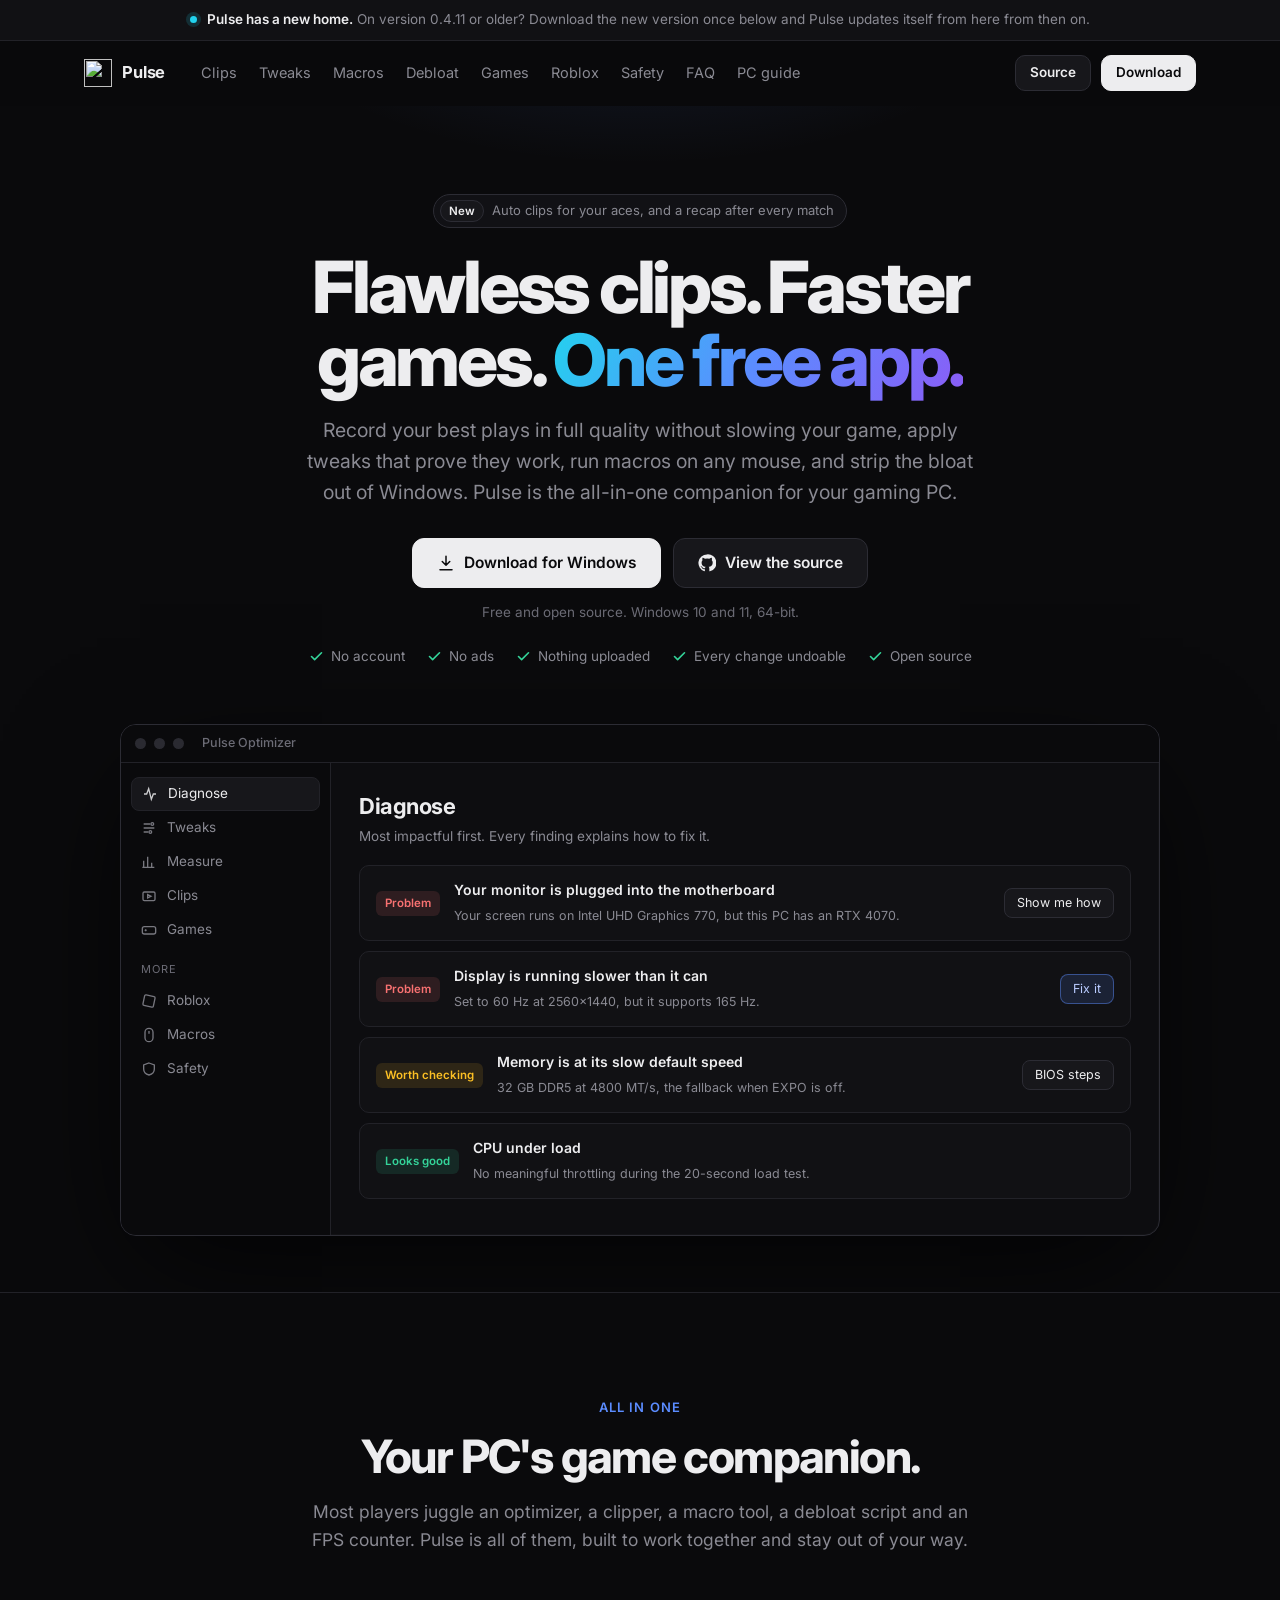
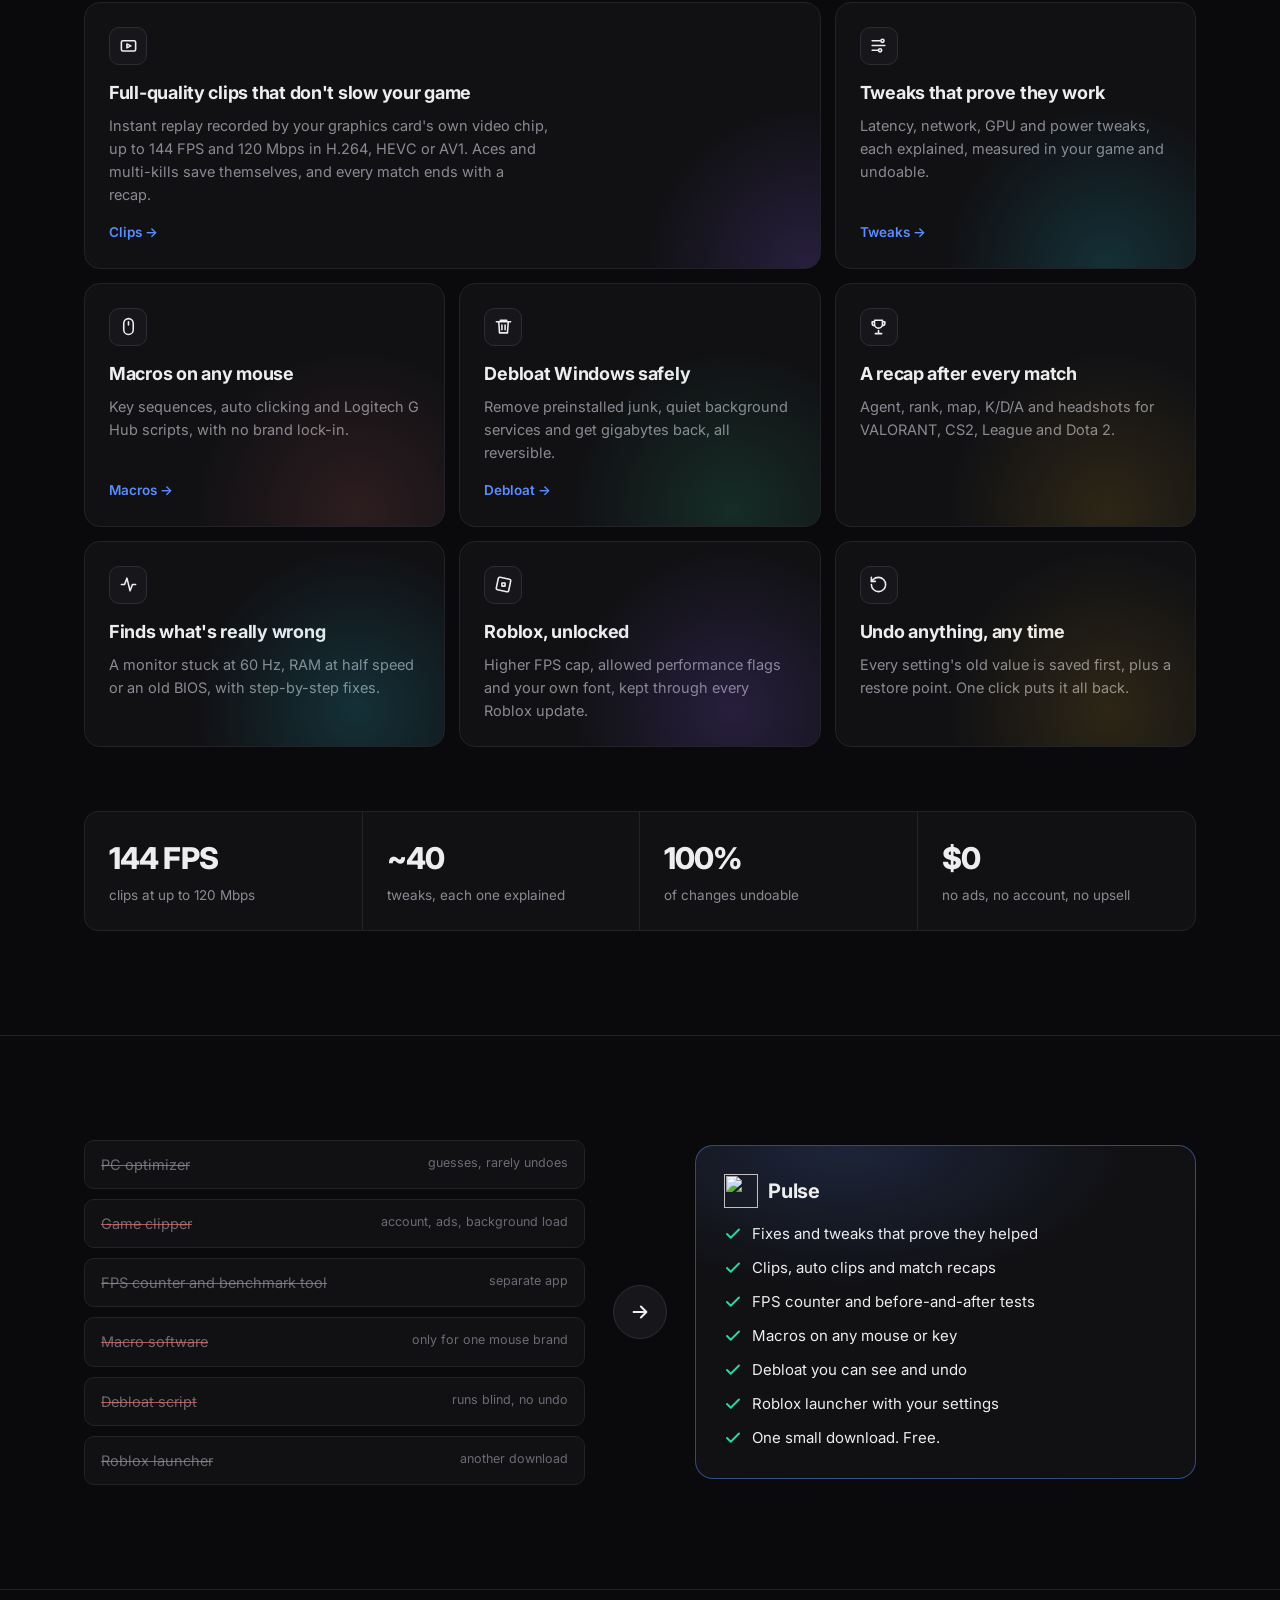
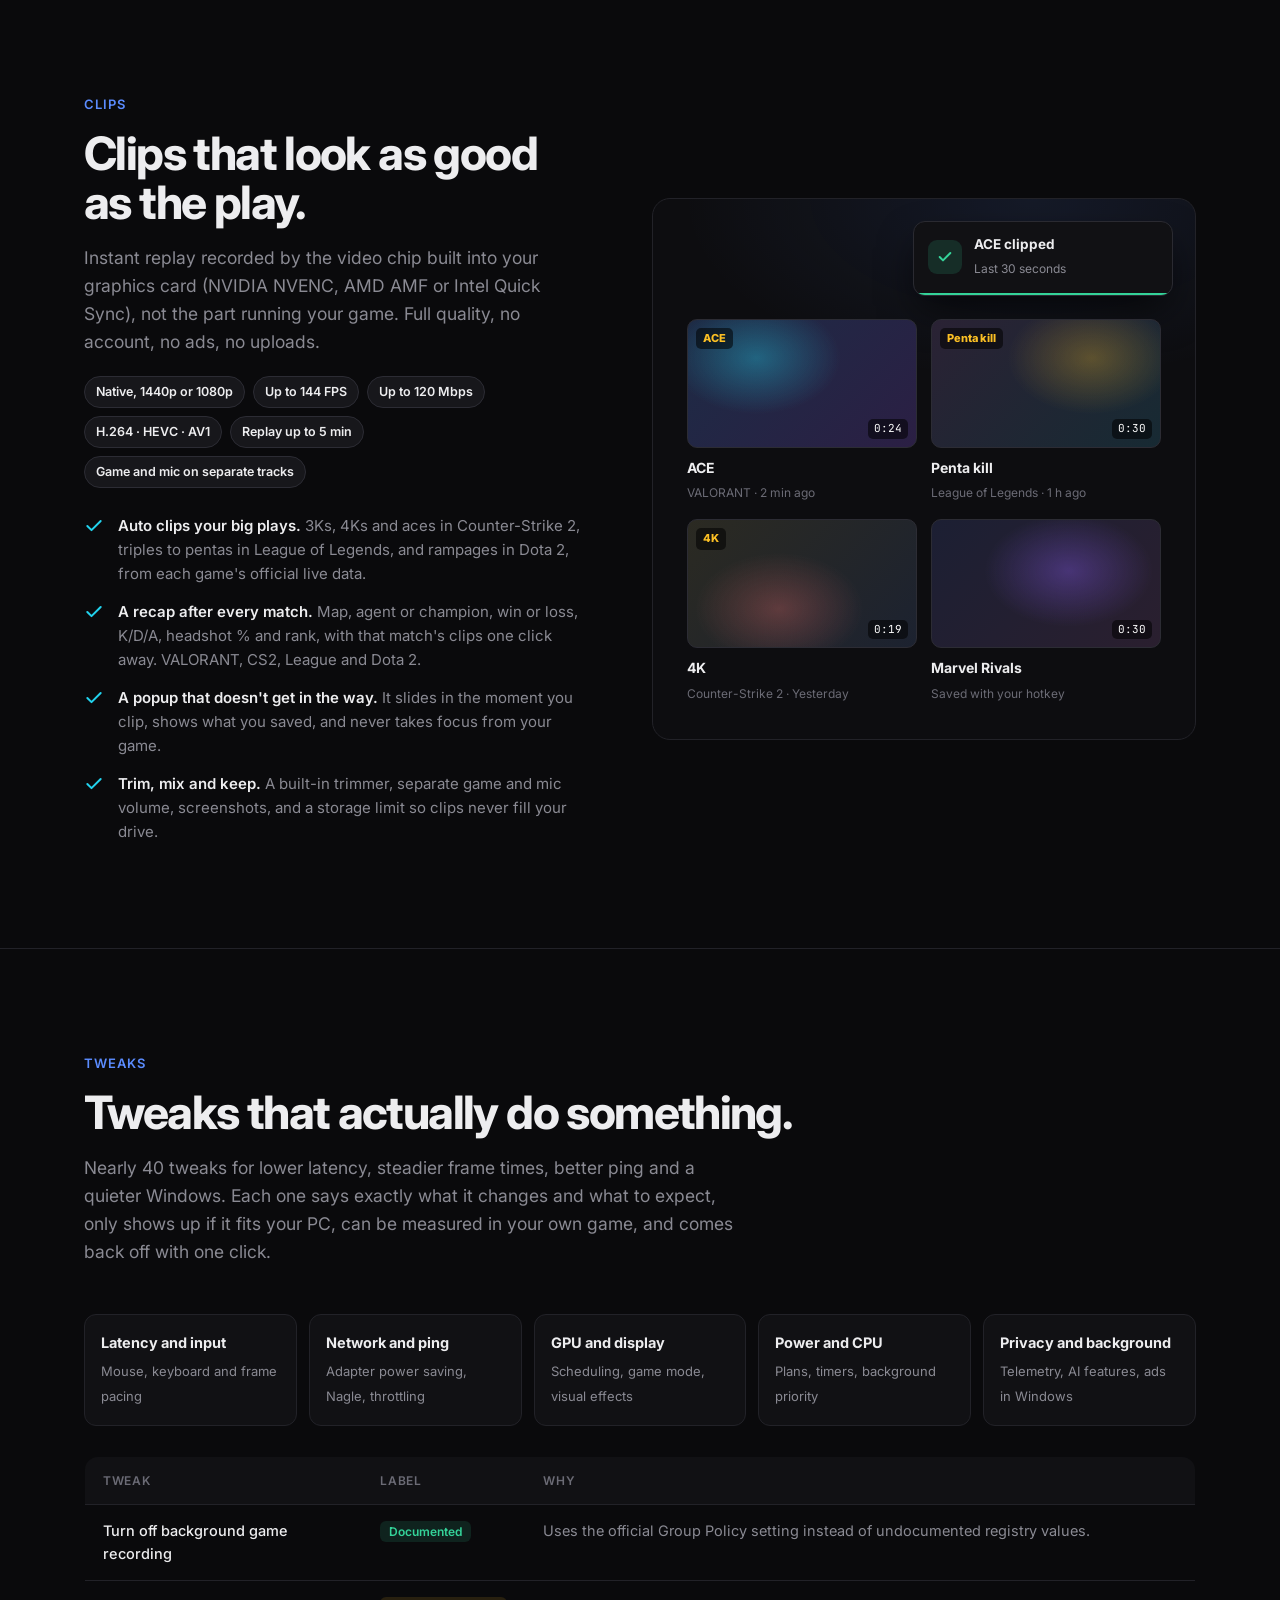
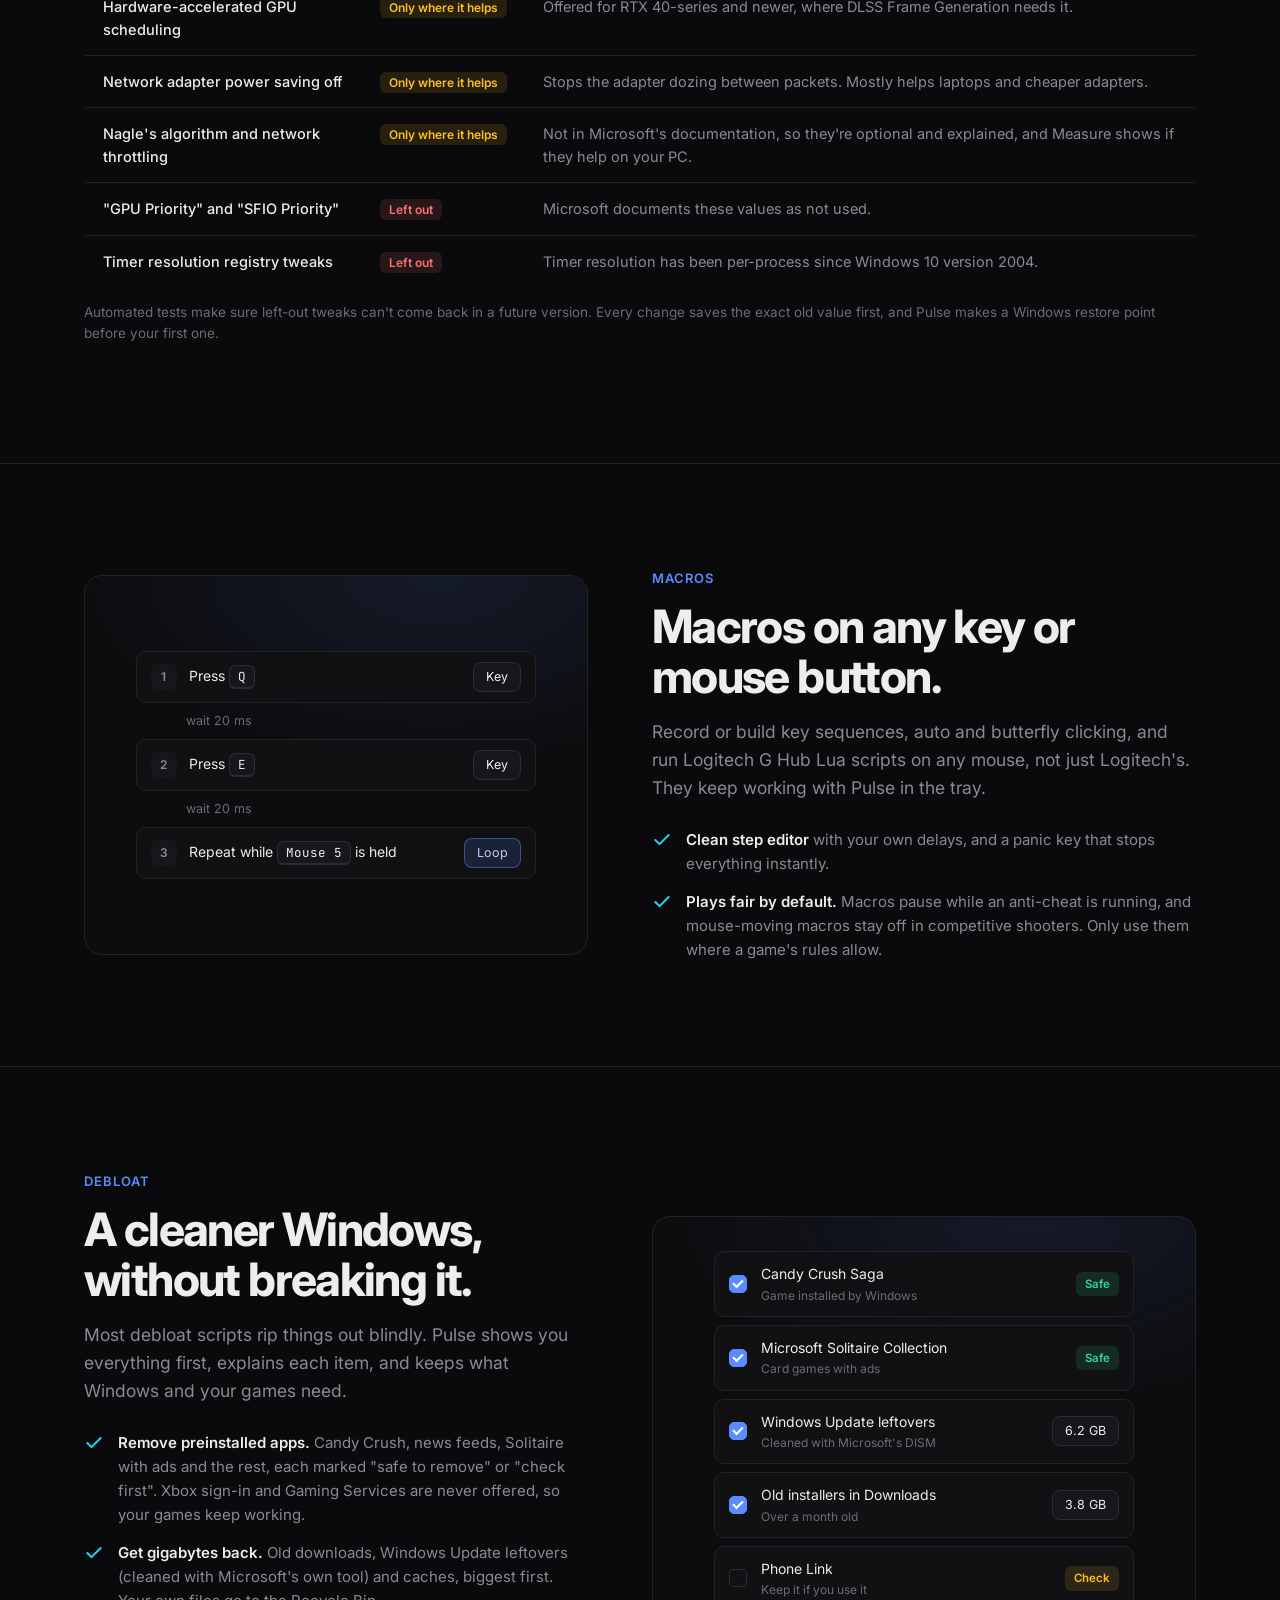
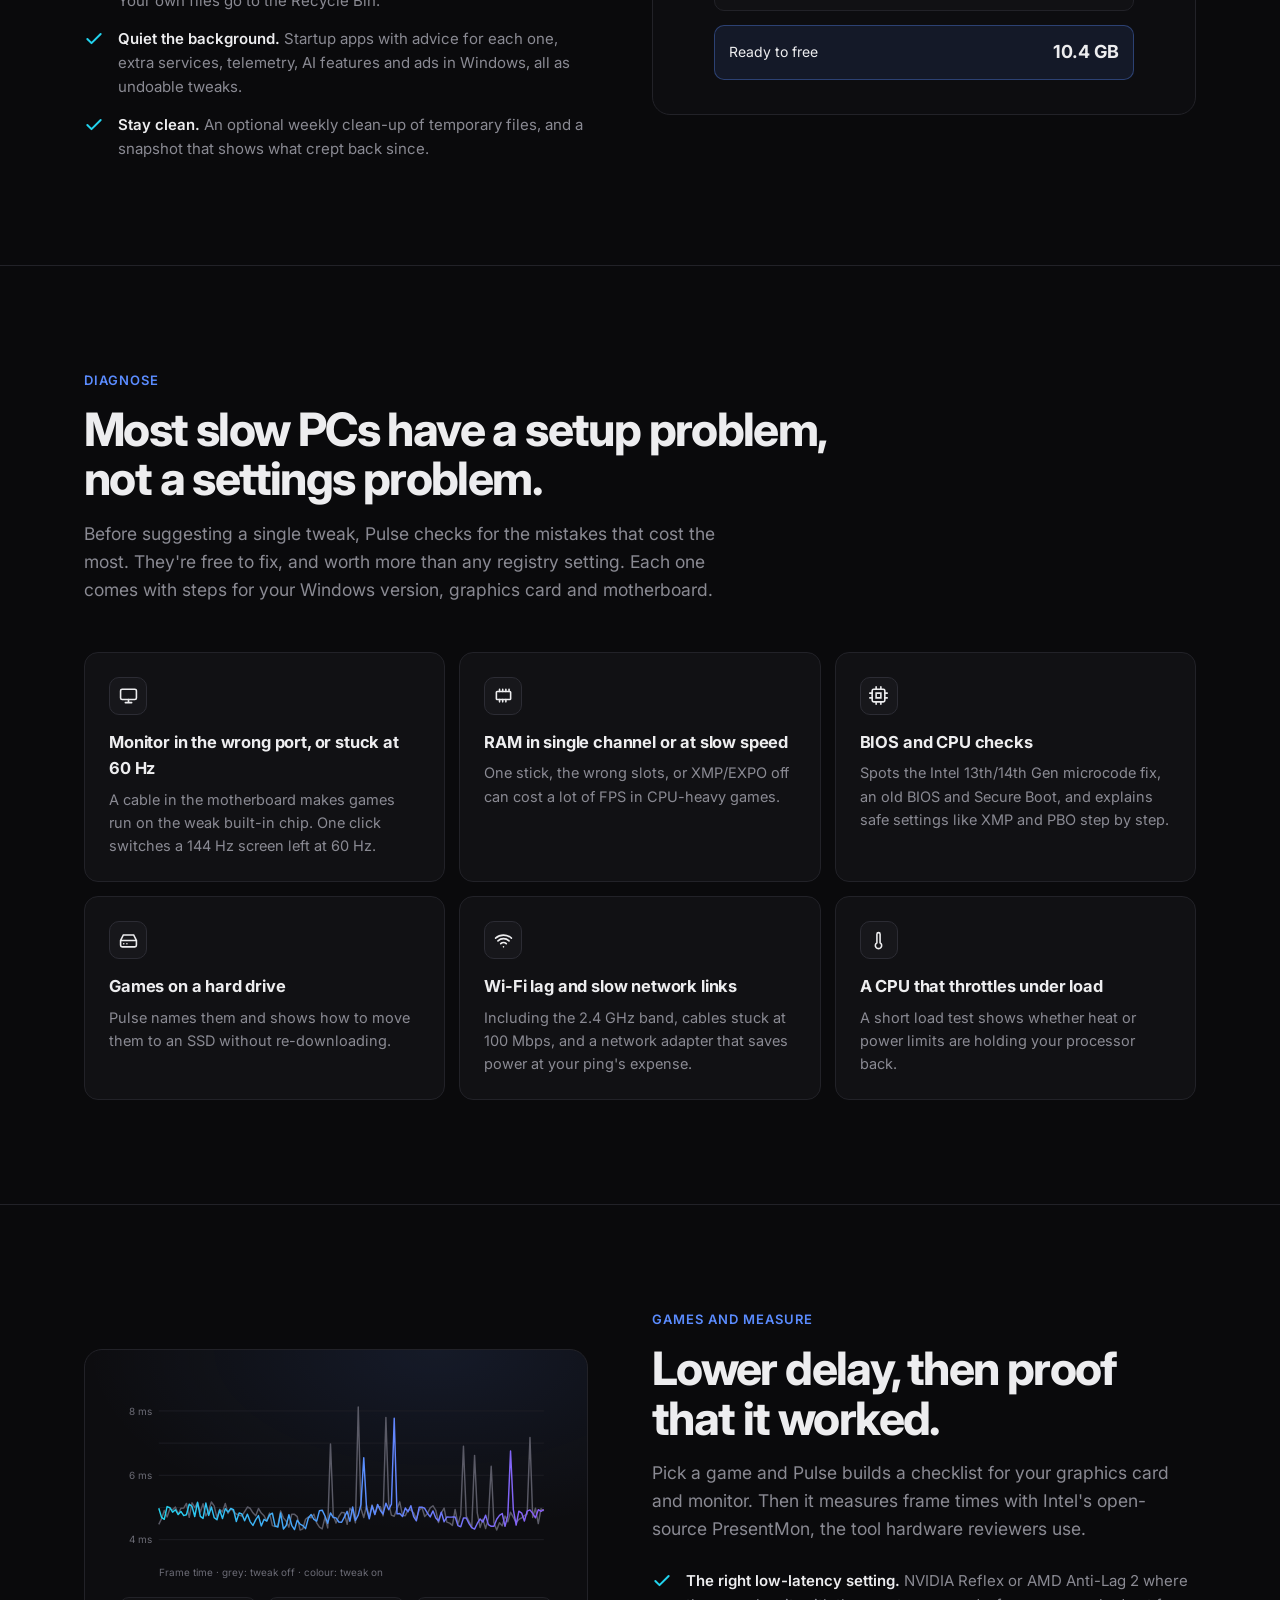
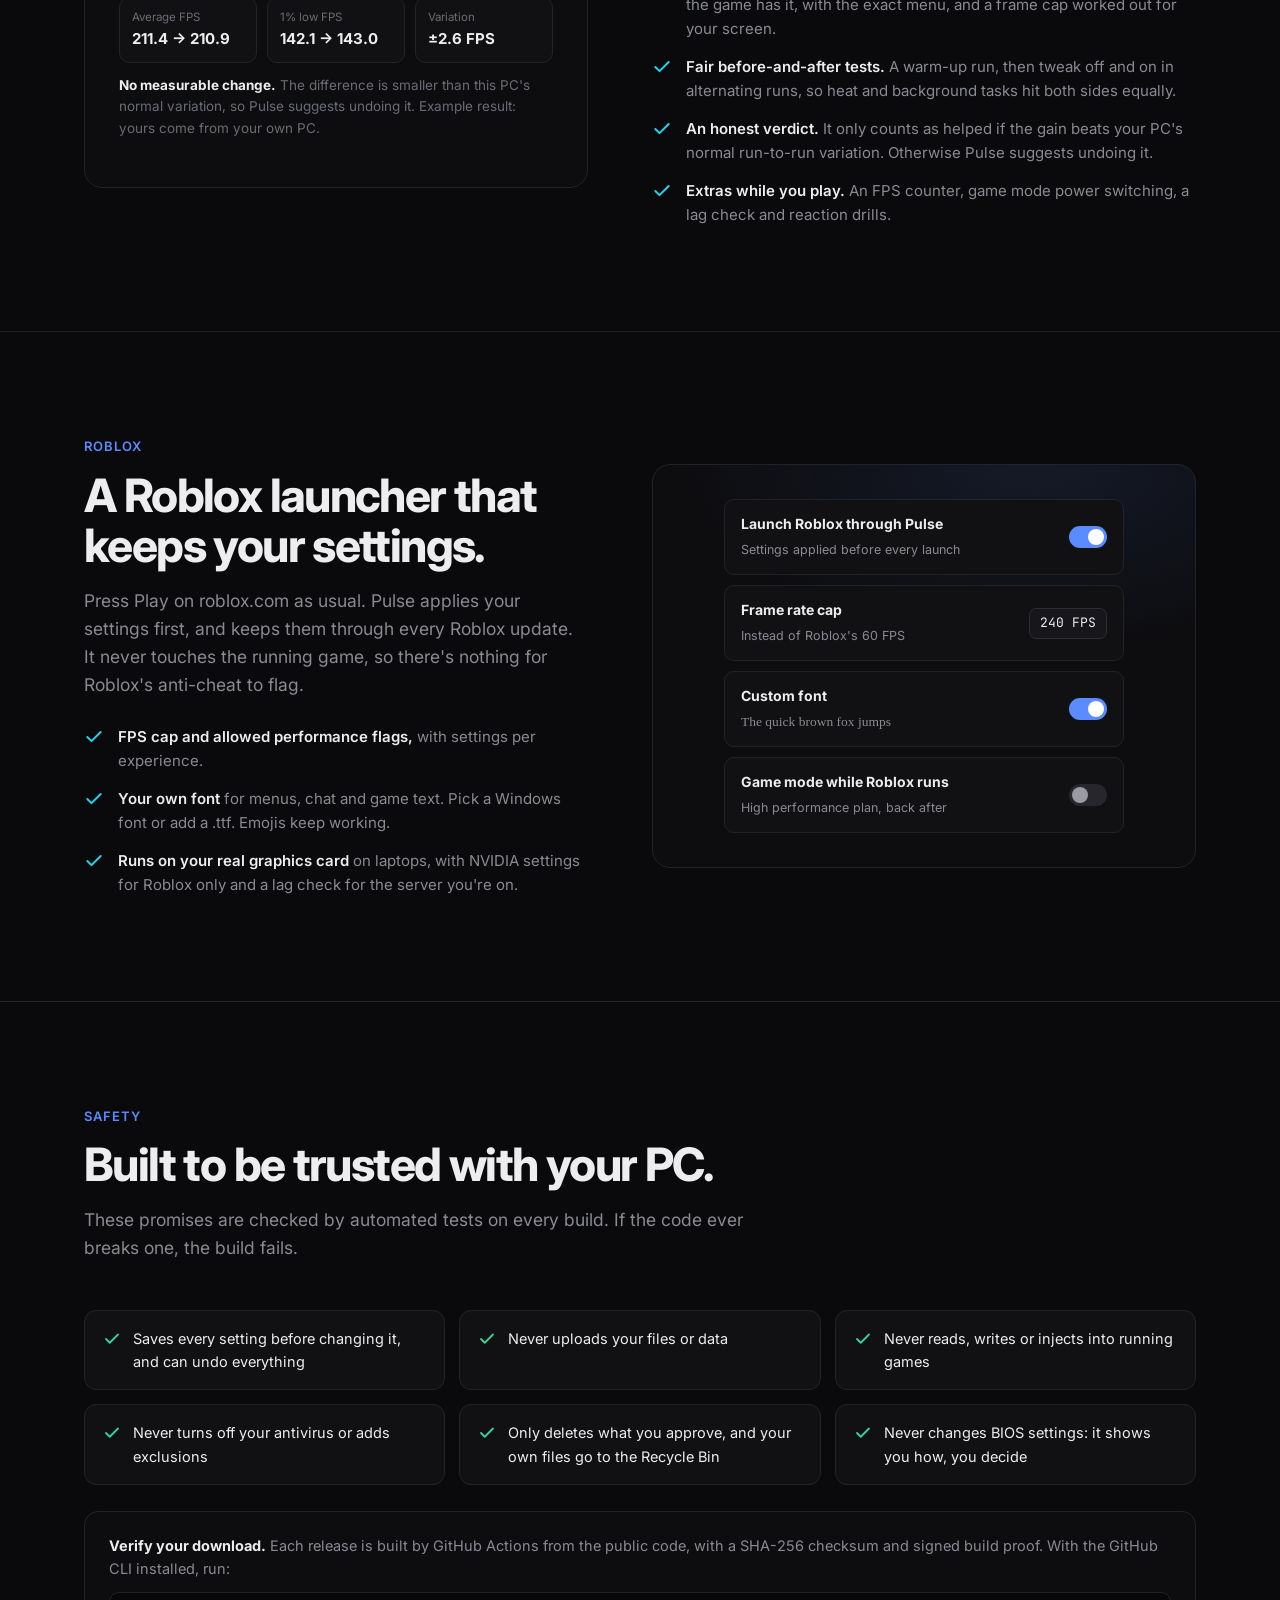
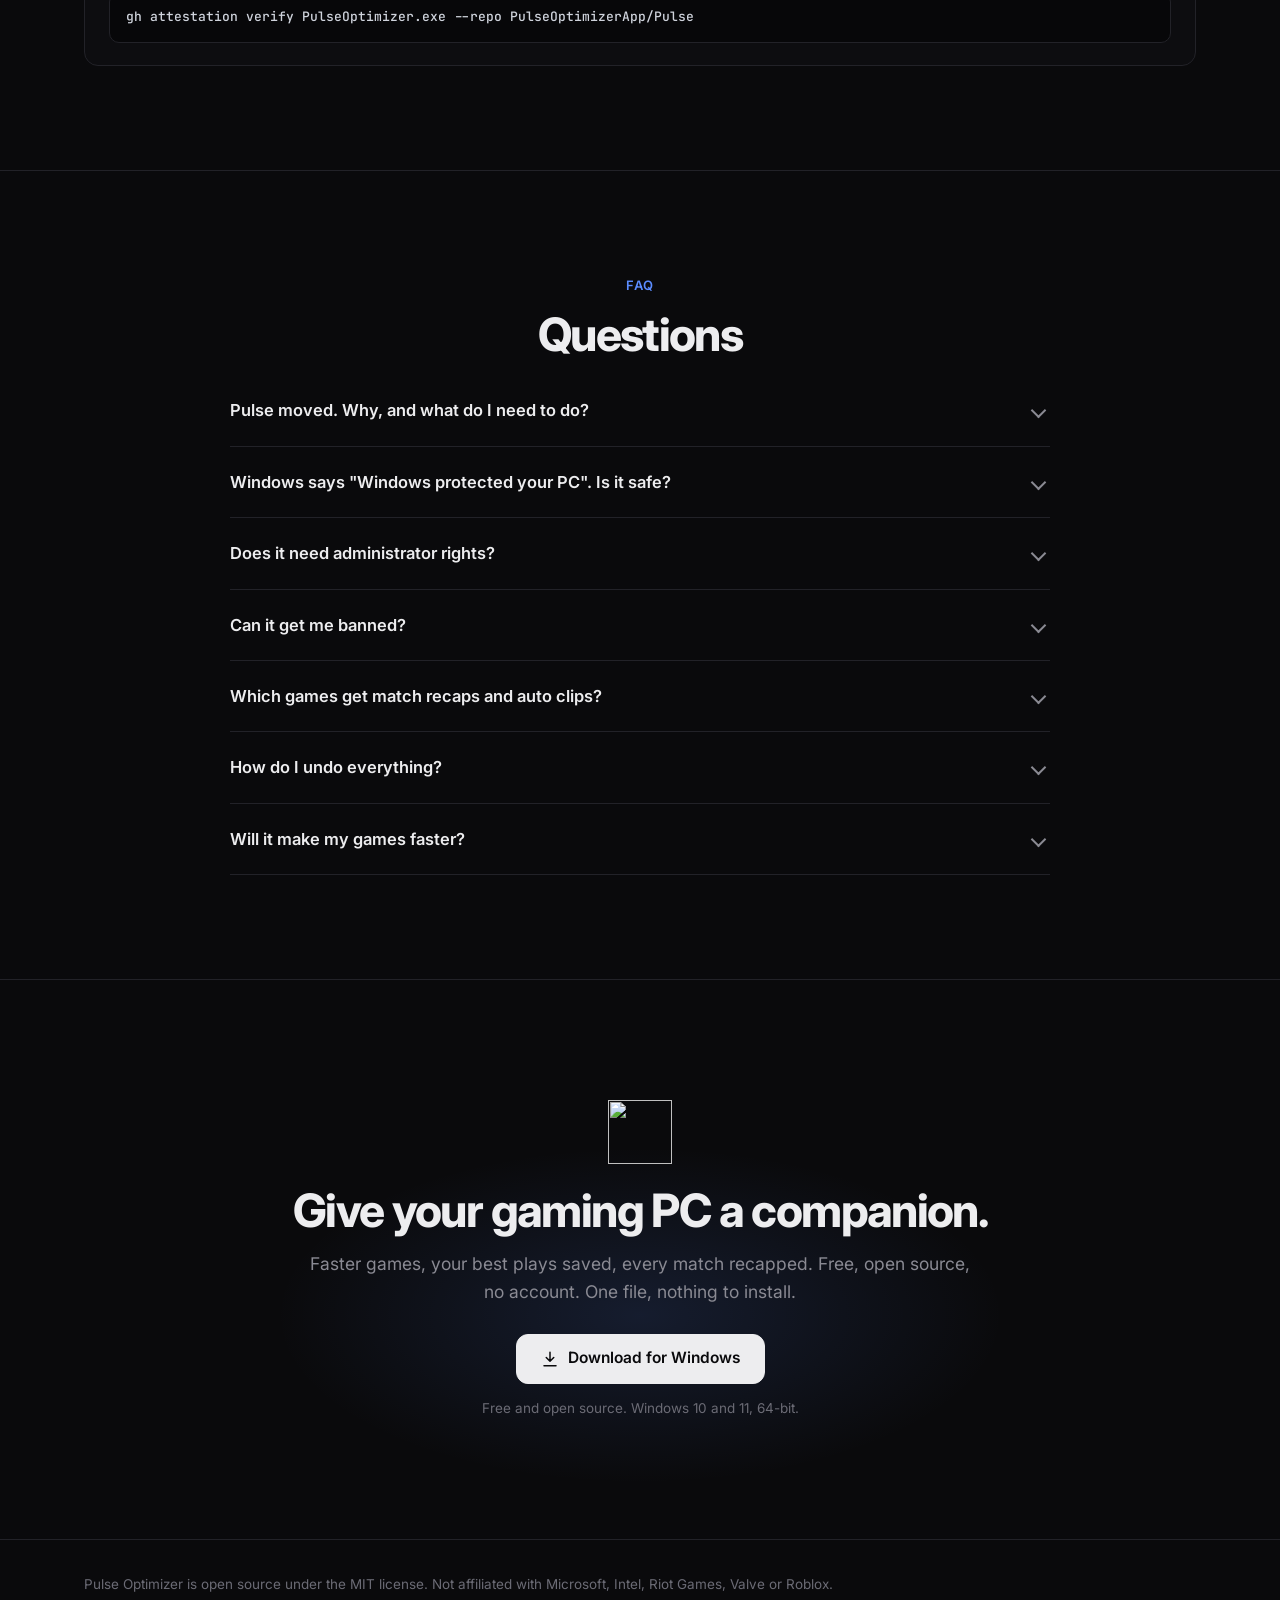
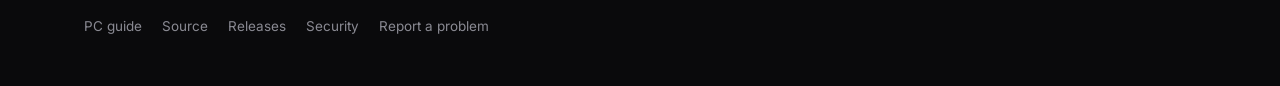
==== commit d0d27d4a: "PC guide: smoother games (what works, most impact first), tweaks to skip, November 2026 hardware new" ====
--- a/index.html
+++ b/index.html
@@ -330,6 +330,7 @@
       <a href="#roblox">Roblox</a>
       <a href="#safety">Safety</a>
       <a href="#faq">FAQ</a>
+      <a href="guide.html">PC guide</a>
     </div>
     <div class="navr">
       <a class="btn sm src" href="#">Source</a>
@@ -647,6 +648,7 @@
   <div class="wrap">
     <span>Pulse Optimizer is open source under the MIT license. Not affiliated with Microsoft, Intel, Riot Games, Valve or Roblox.</span>
     <nav>
+      <a href="guide.html">PC guide</a>
       <a class="src" href="#">Source</a>
       <a class="rel" href="#">Releases</a>
       <a class="sec" href="#">Security</a>
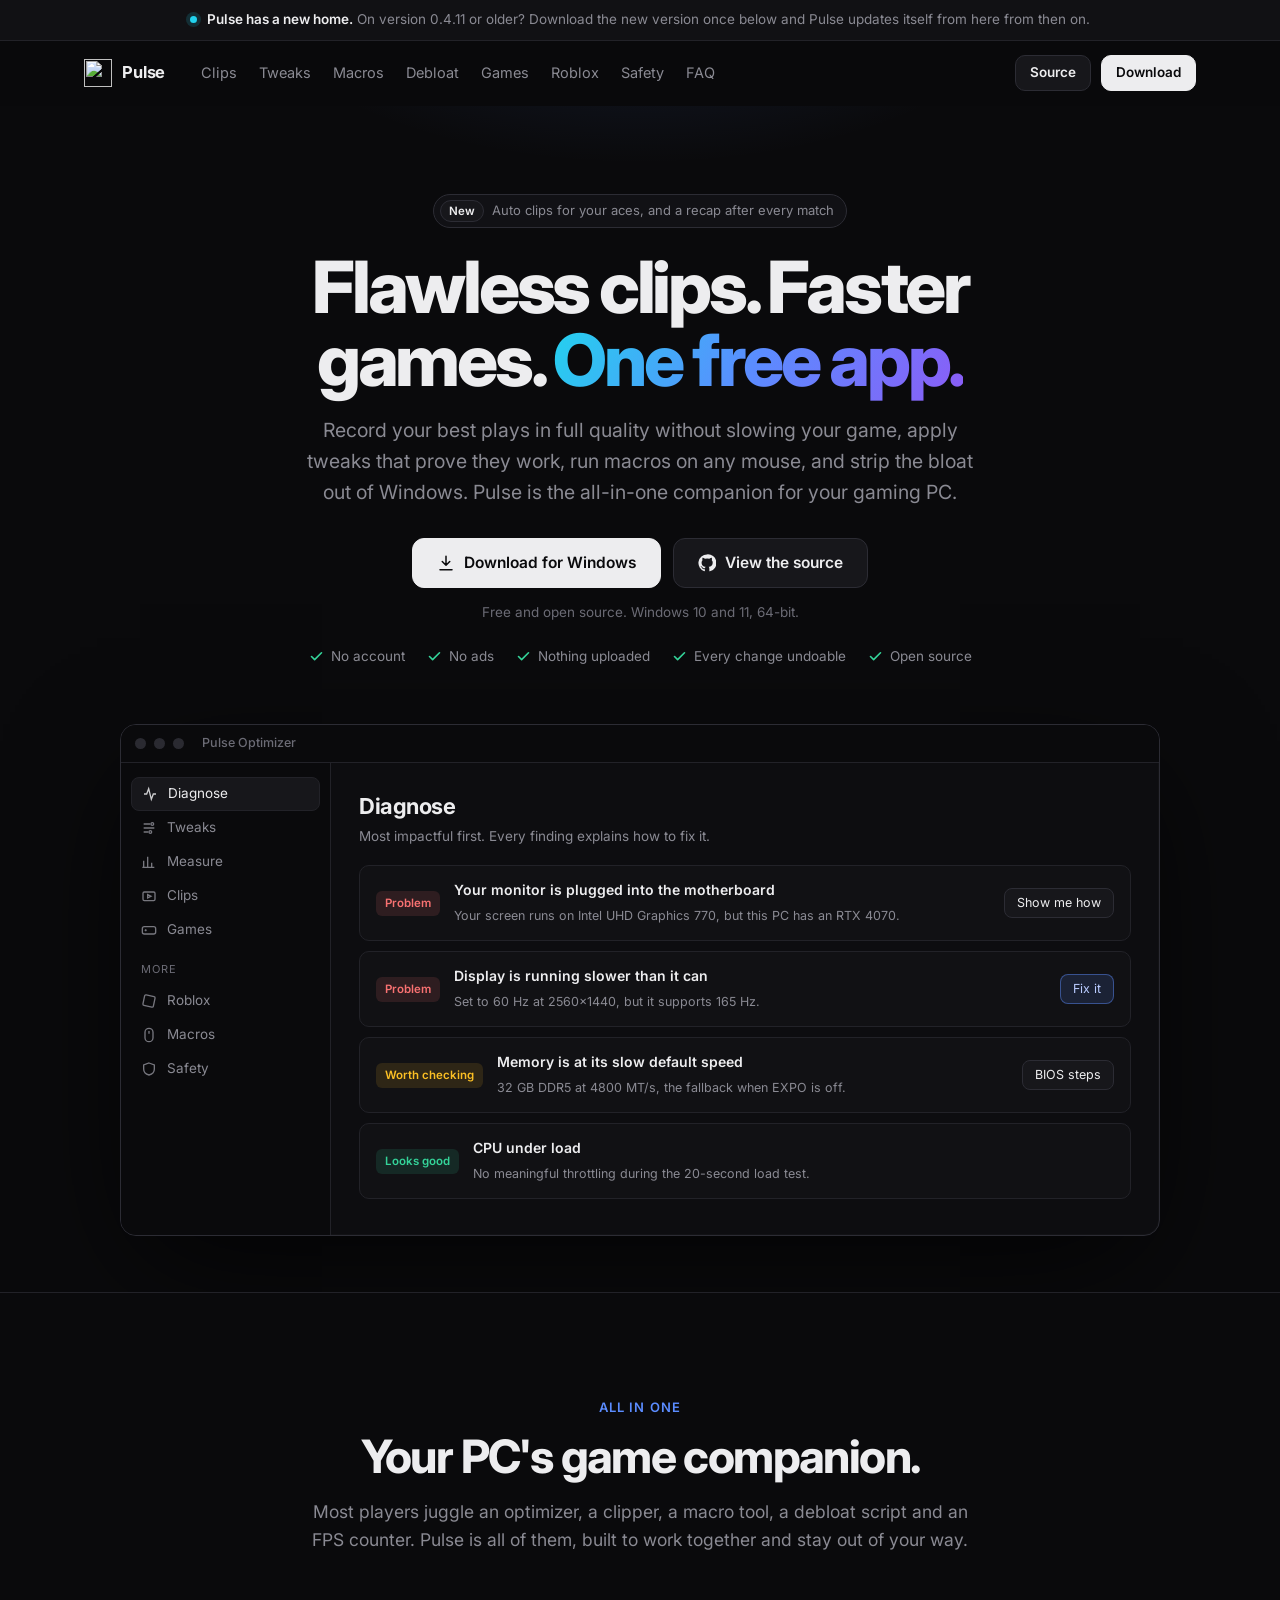
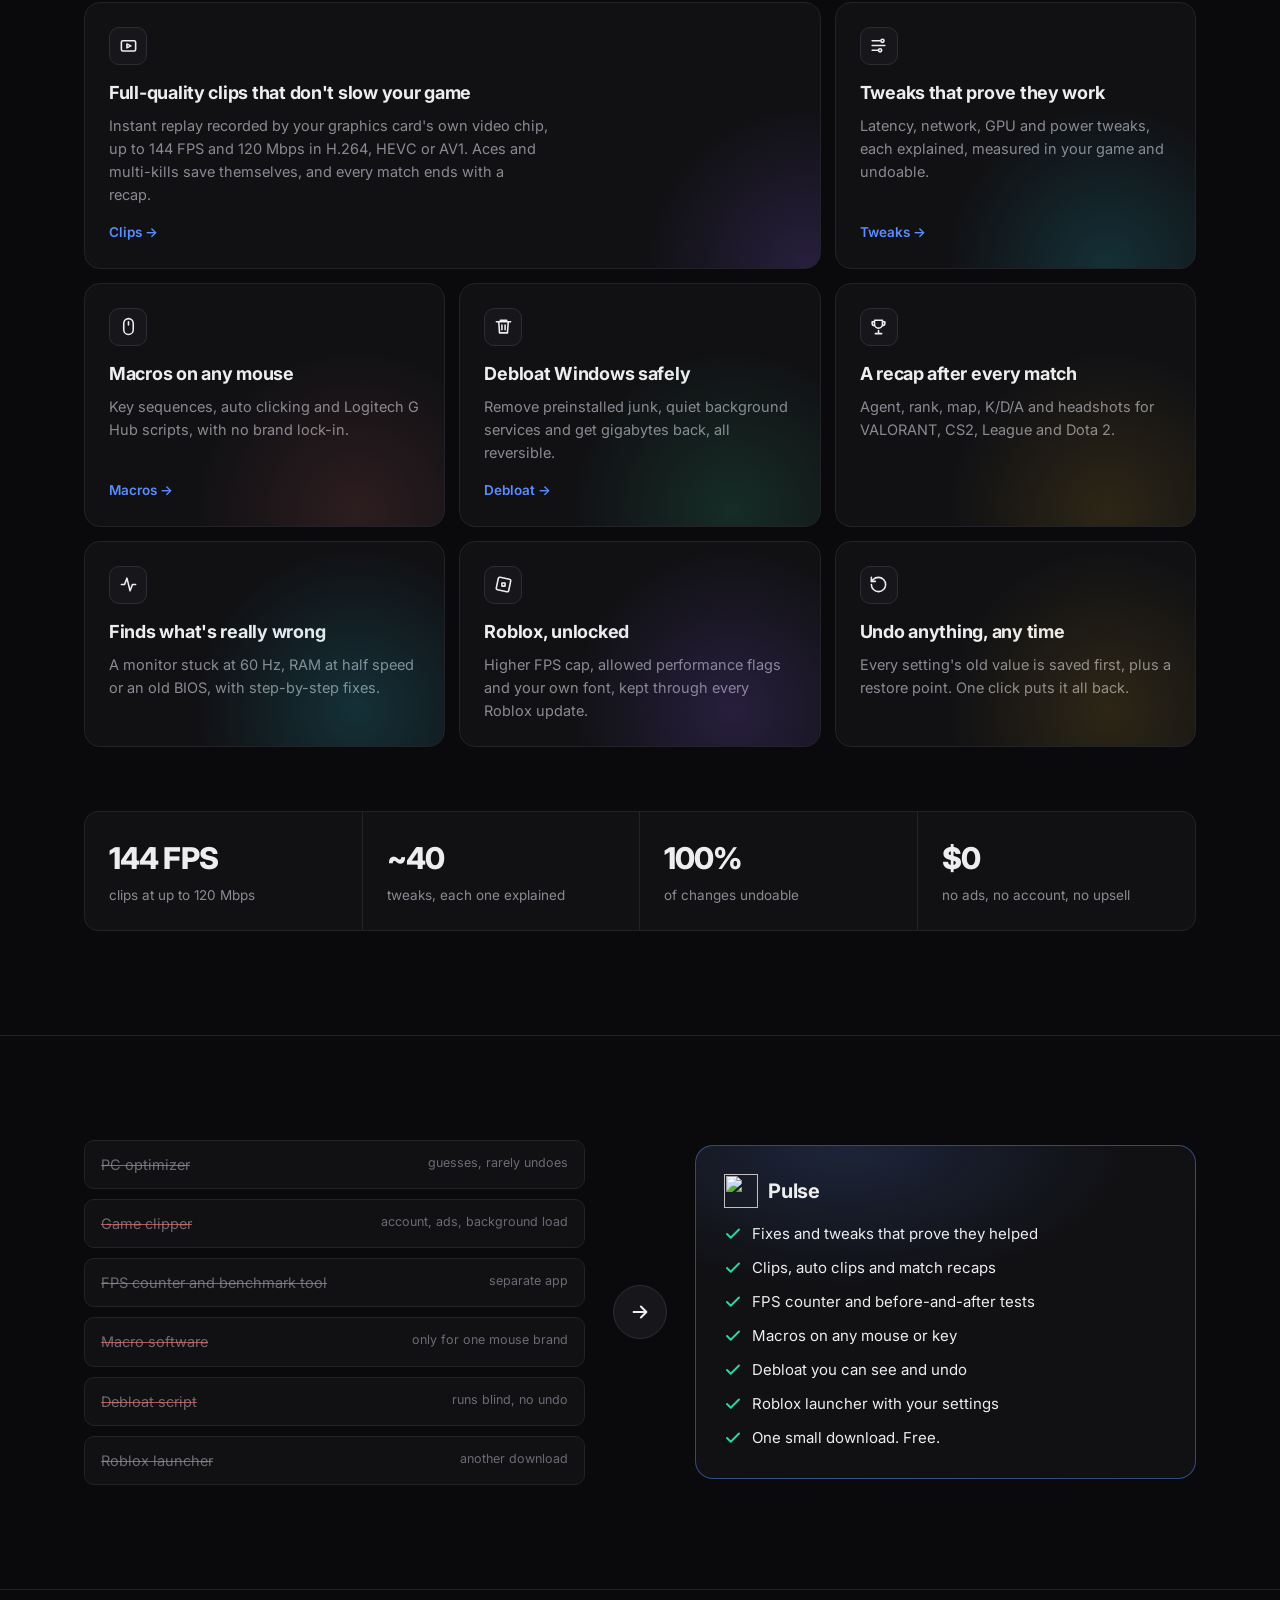
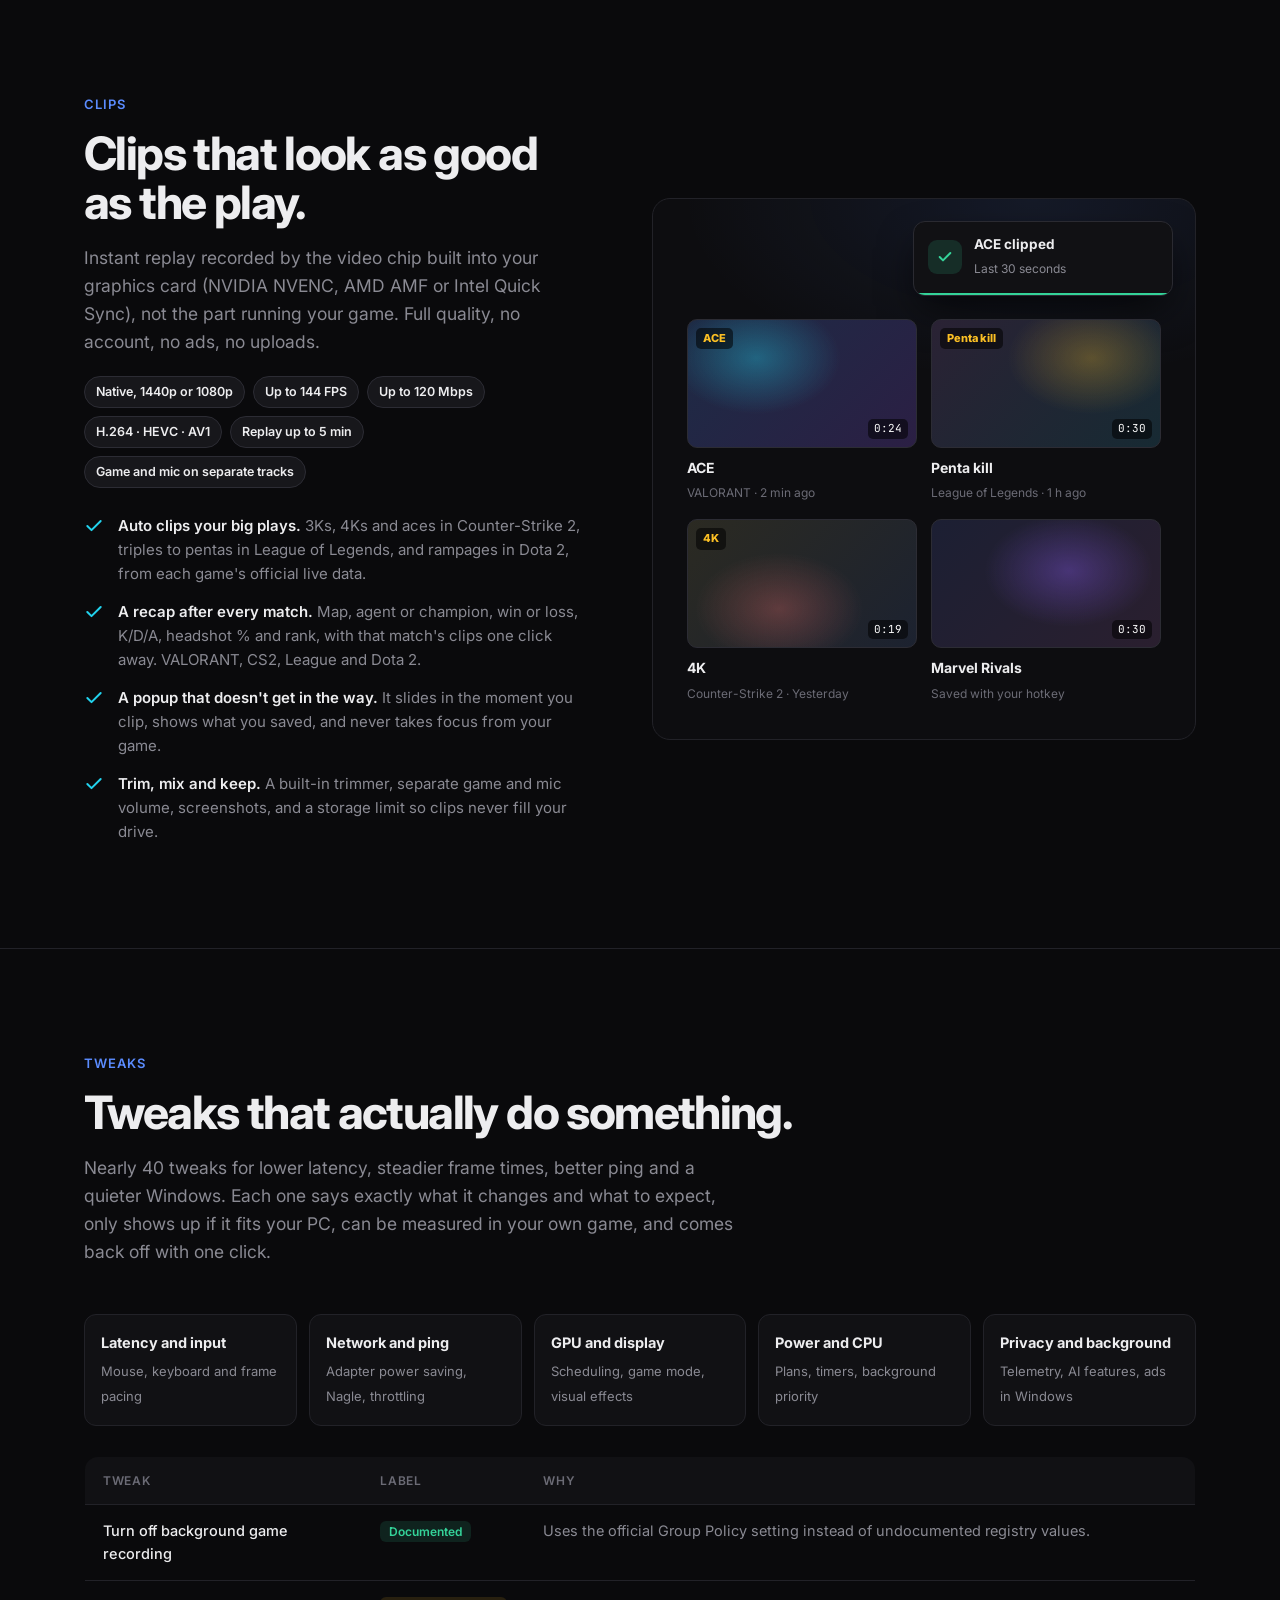
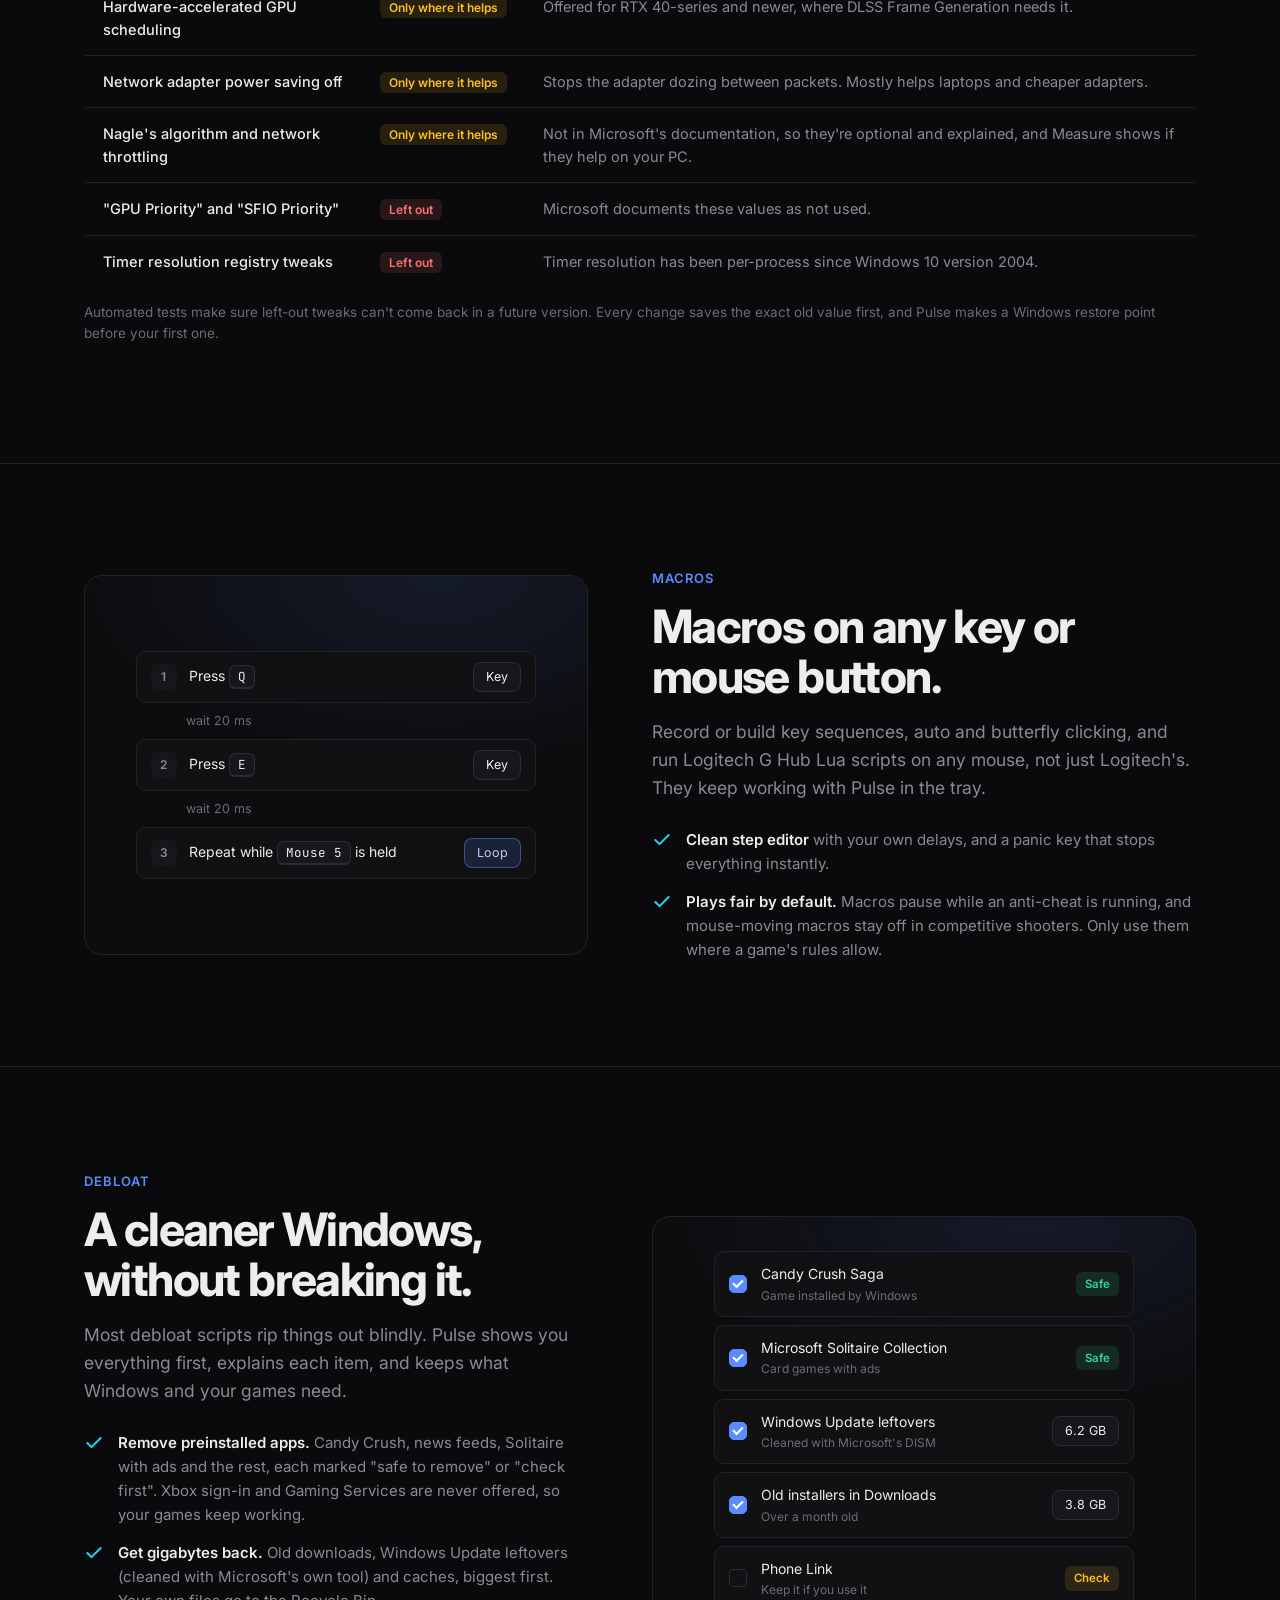
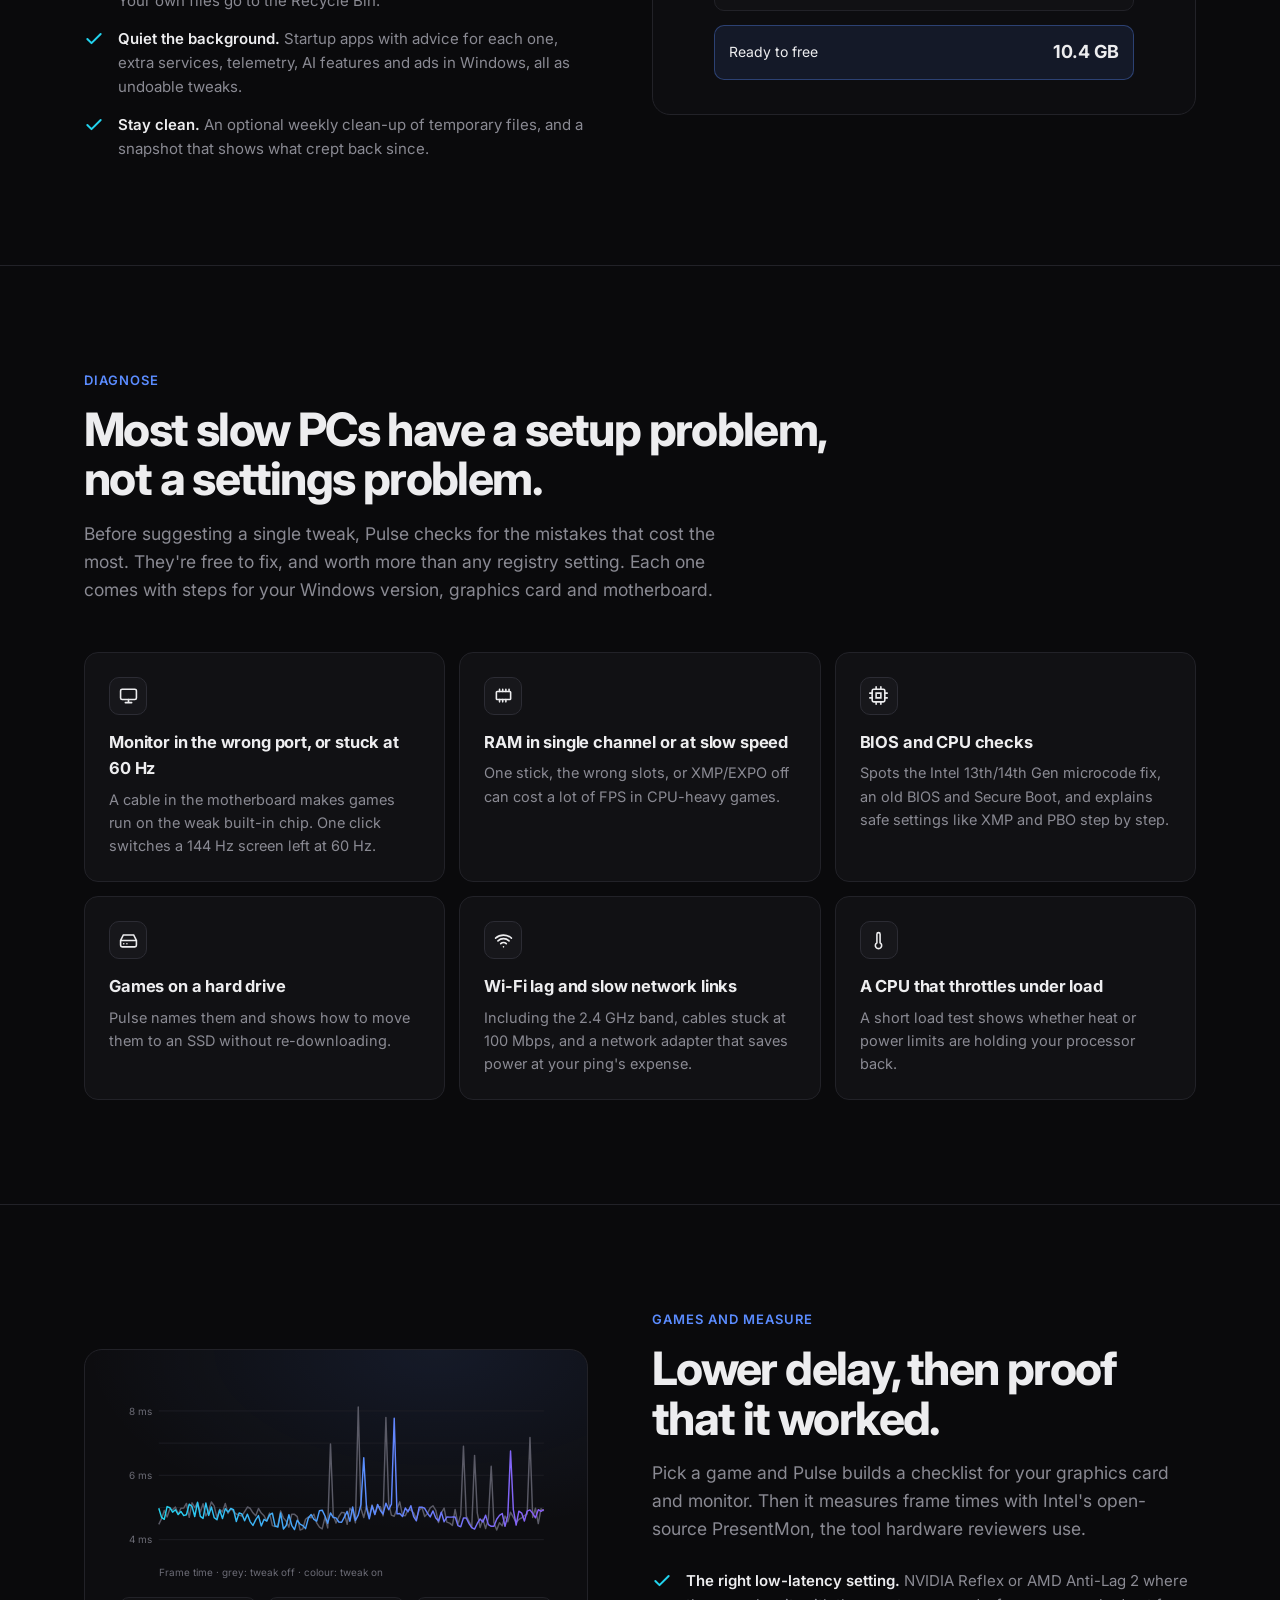
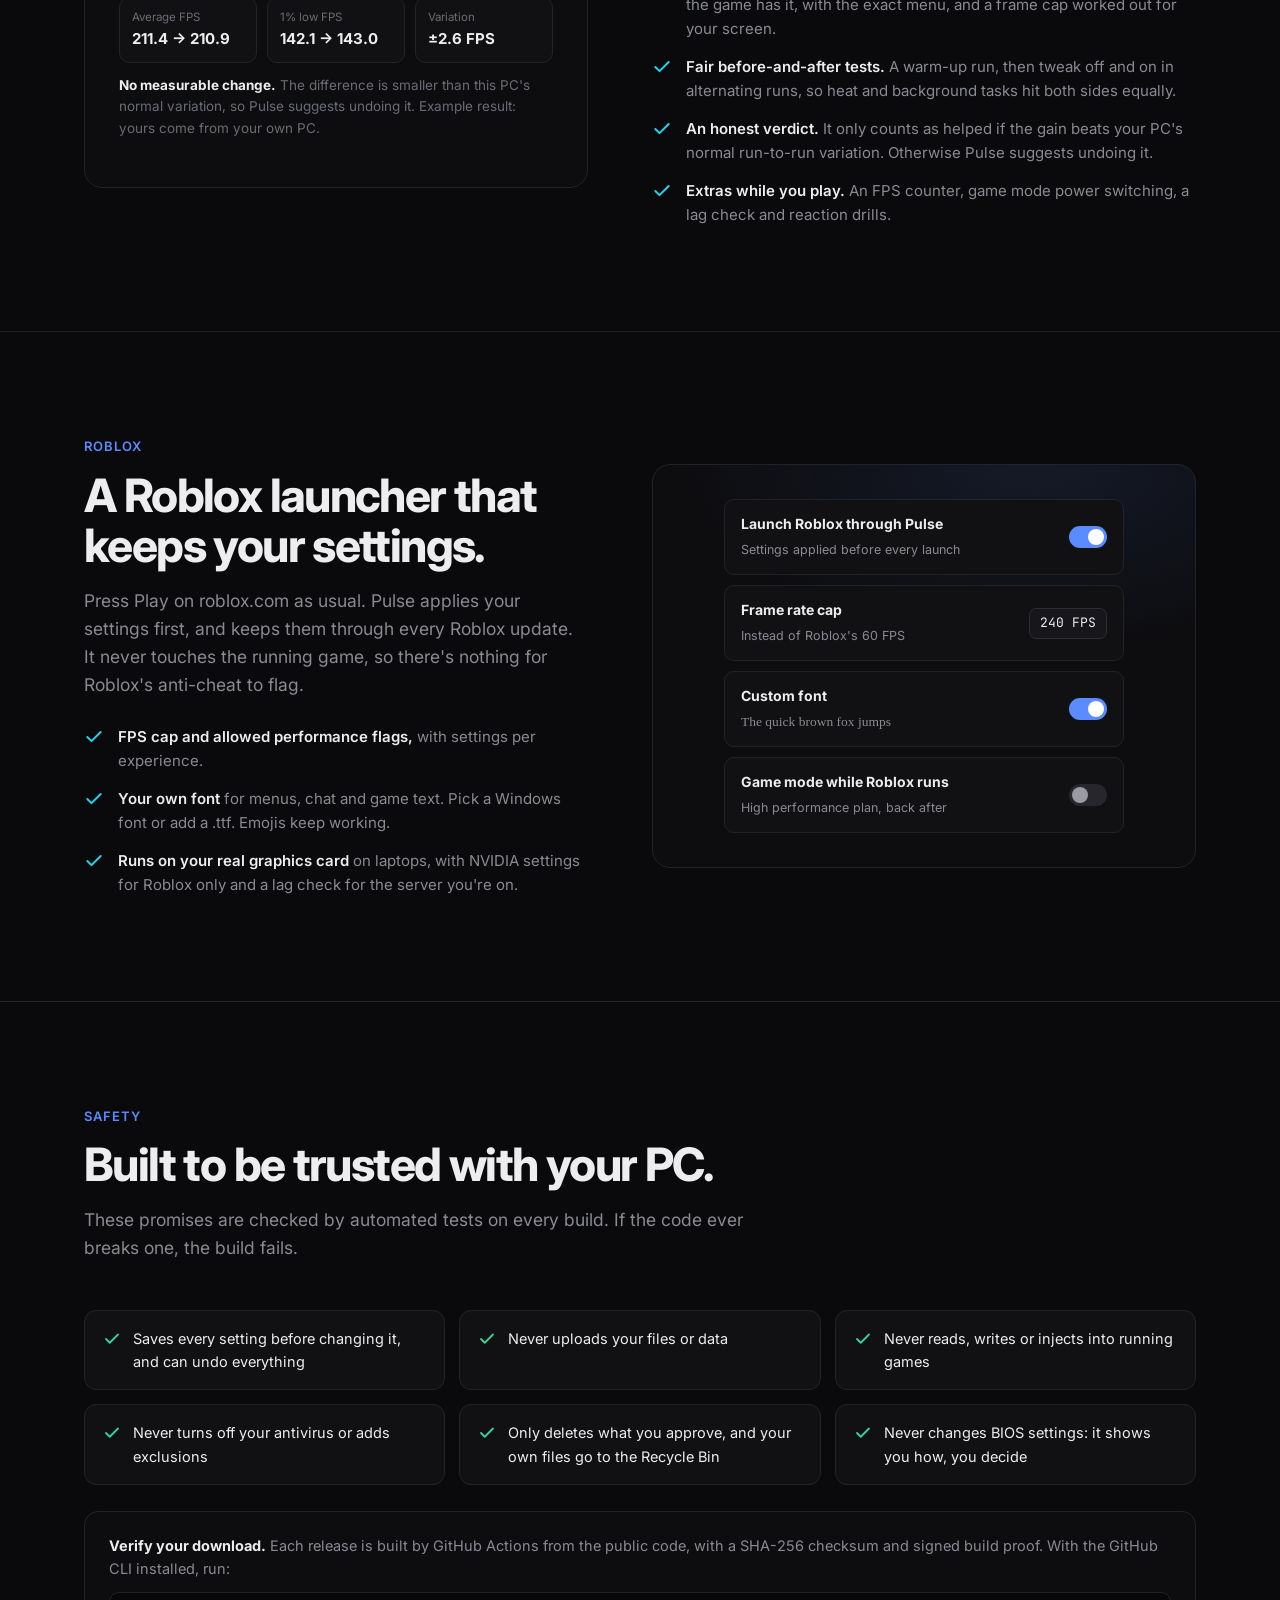
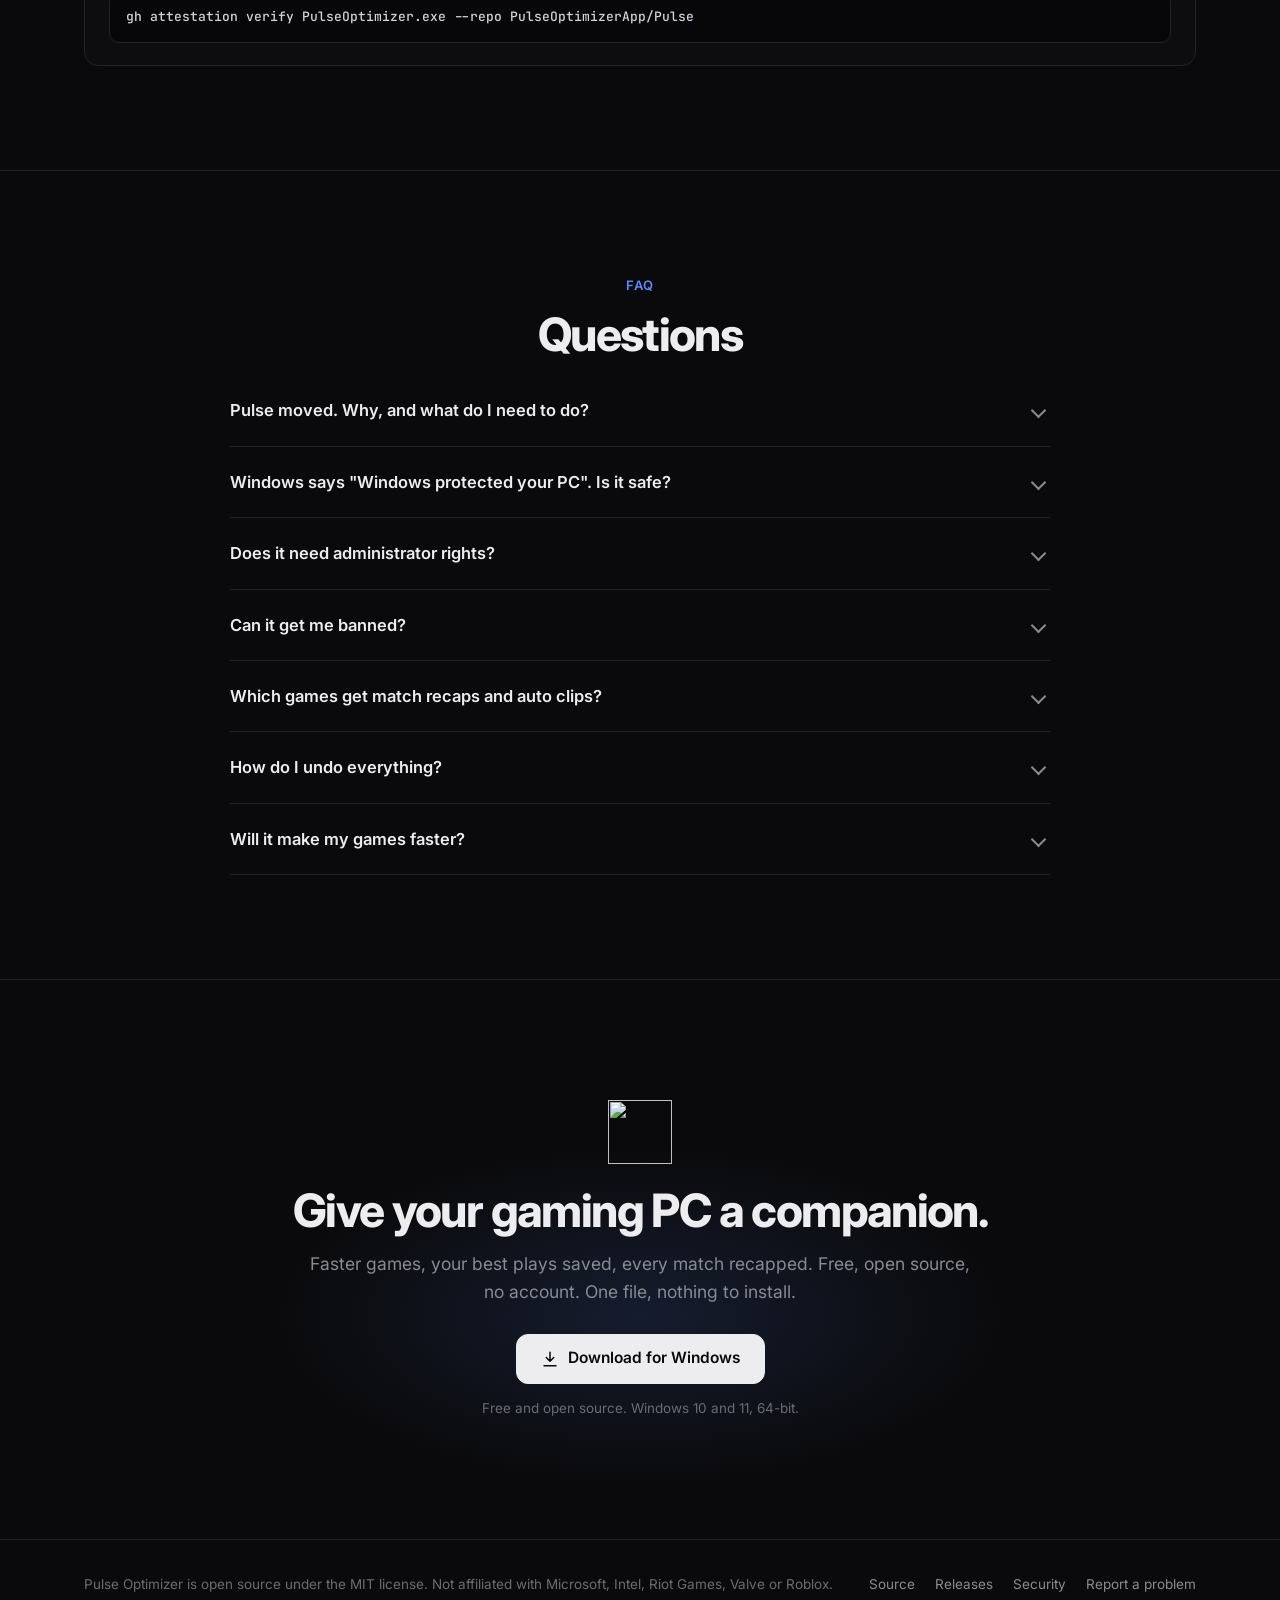
==== commit d13e4798: "Remove the PC guide page (it moves into the app) Co-Authored-By: Claude Opus 5.5 <noreply@anthropic." ====
--- a/index.html
+++ b/index.html
@@ -330,7 +330,6 @@
       <a href="#roblox">Roblox</a>
       <a href="#safety">Safety</a>
       <a href="#faq">FAQ</a>
-      <a href="guide.html">PC guide</a>
     </div>
     <div class="navr">
       <a class="btn sm src" href="#">Source</a>
@@ -648,7 +647,6 @@
   <div class="wrap">
     <span>Pulse Optimizer is open source under the MIT license. Not affiliated with Microsoft, Intel, Riot Games, Valve or Roblox.</span>
     <nav>
-      <a href="guide.html">PC guide</a>
       <a class="src" href="#">Source</a>
       <a class="rel" href="#">Releases</a>
       <a class="sec" href="#">Security</a>
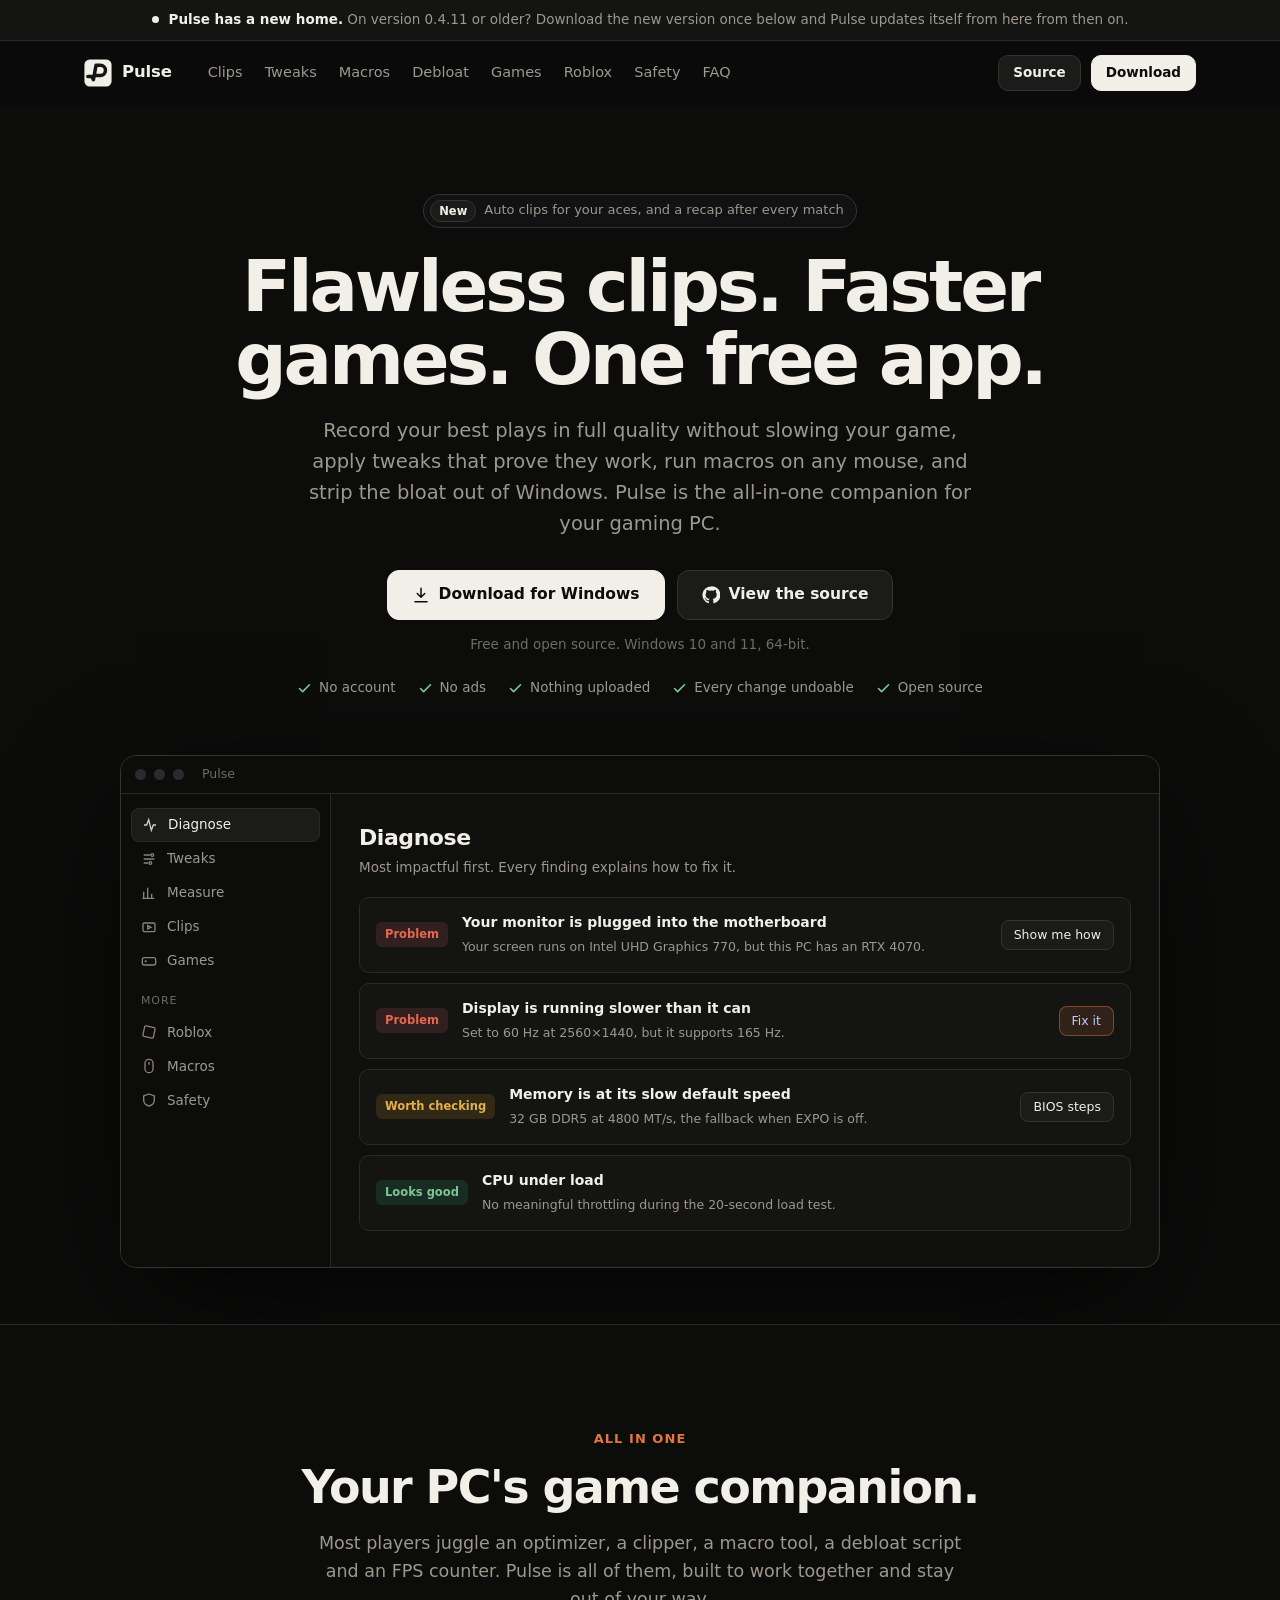
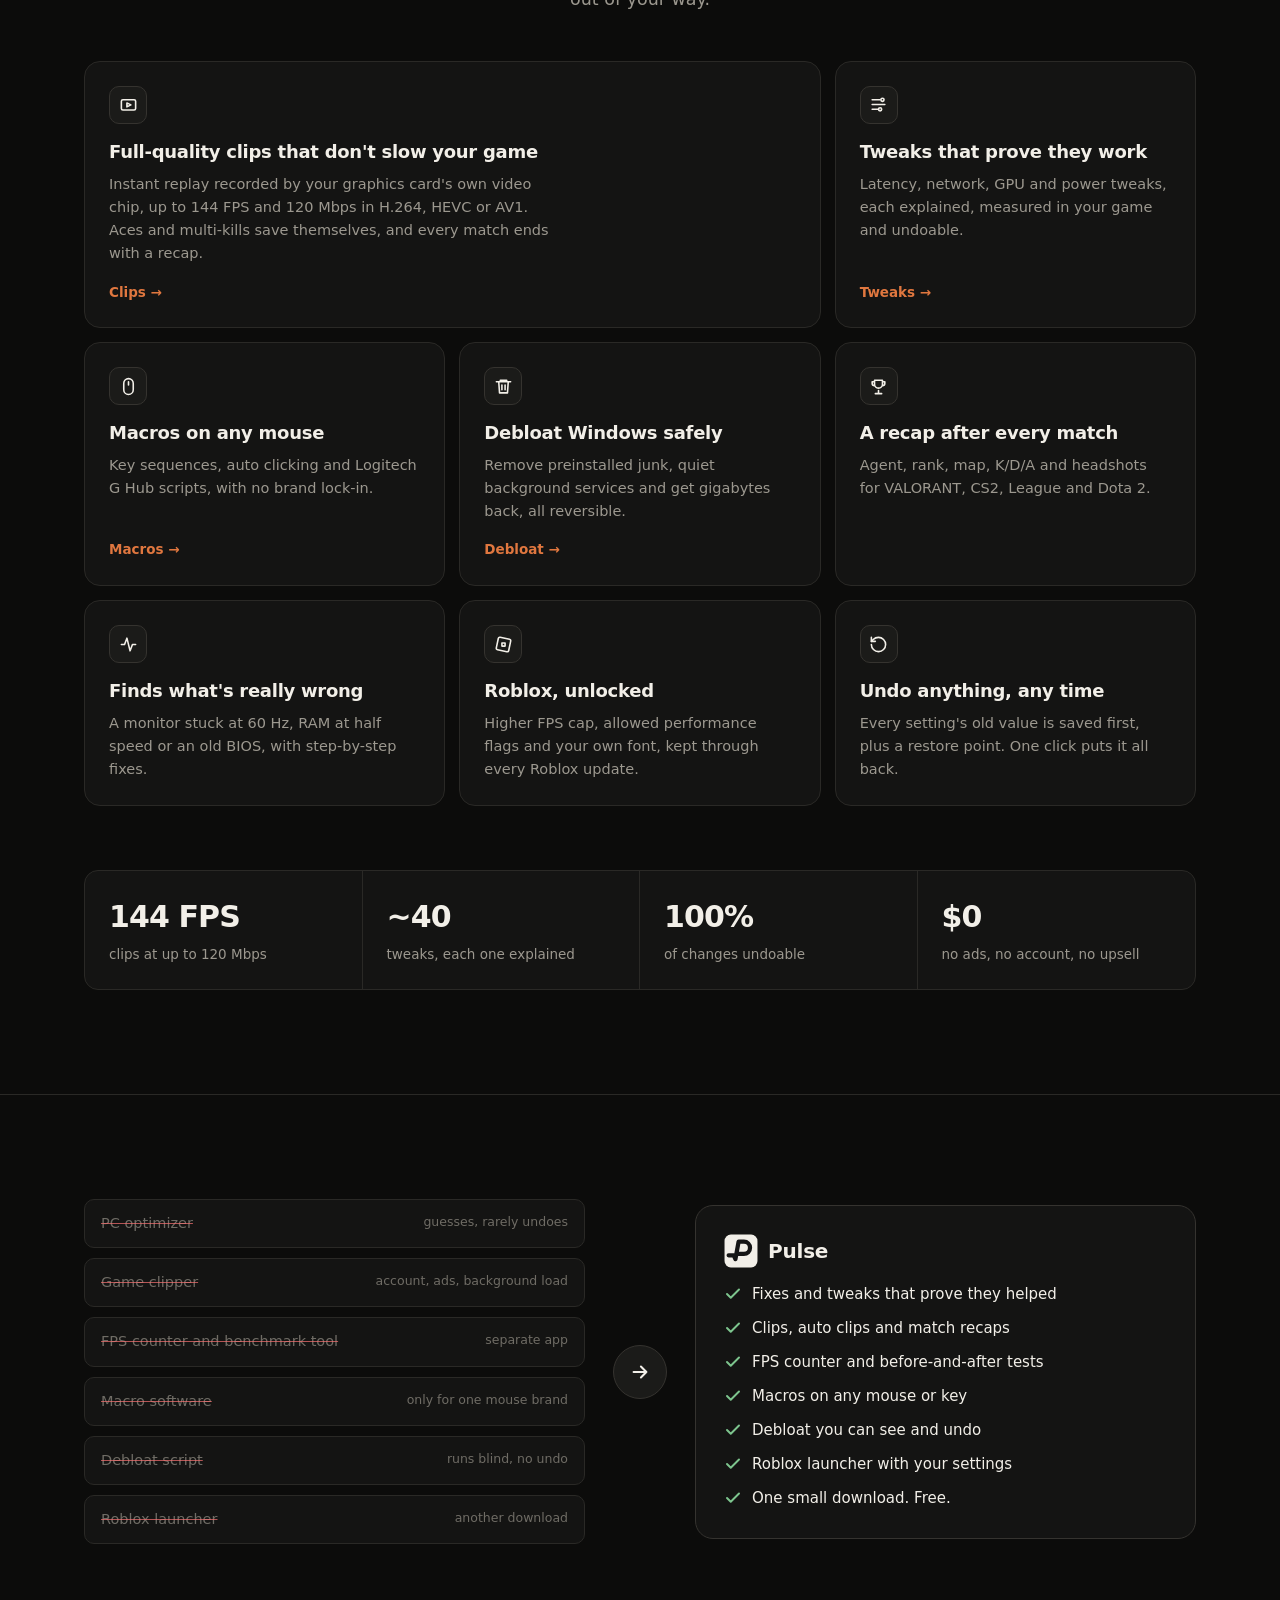
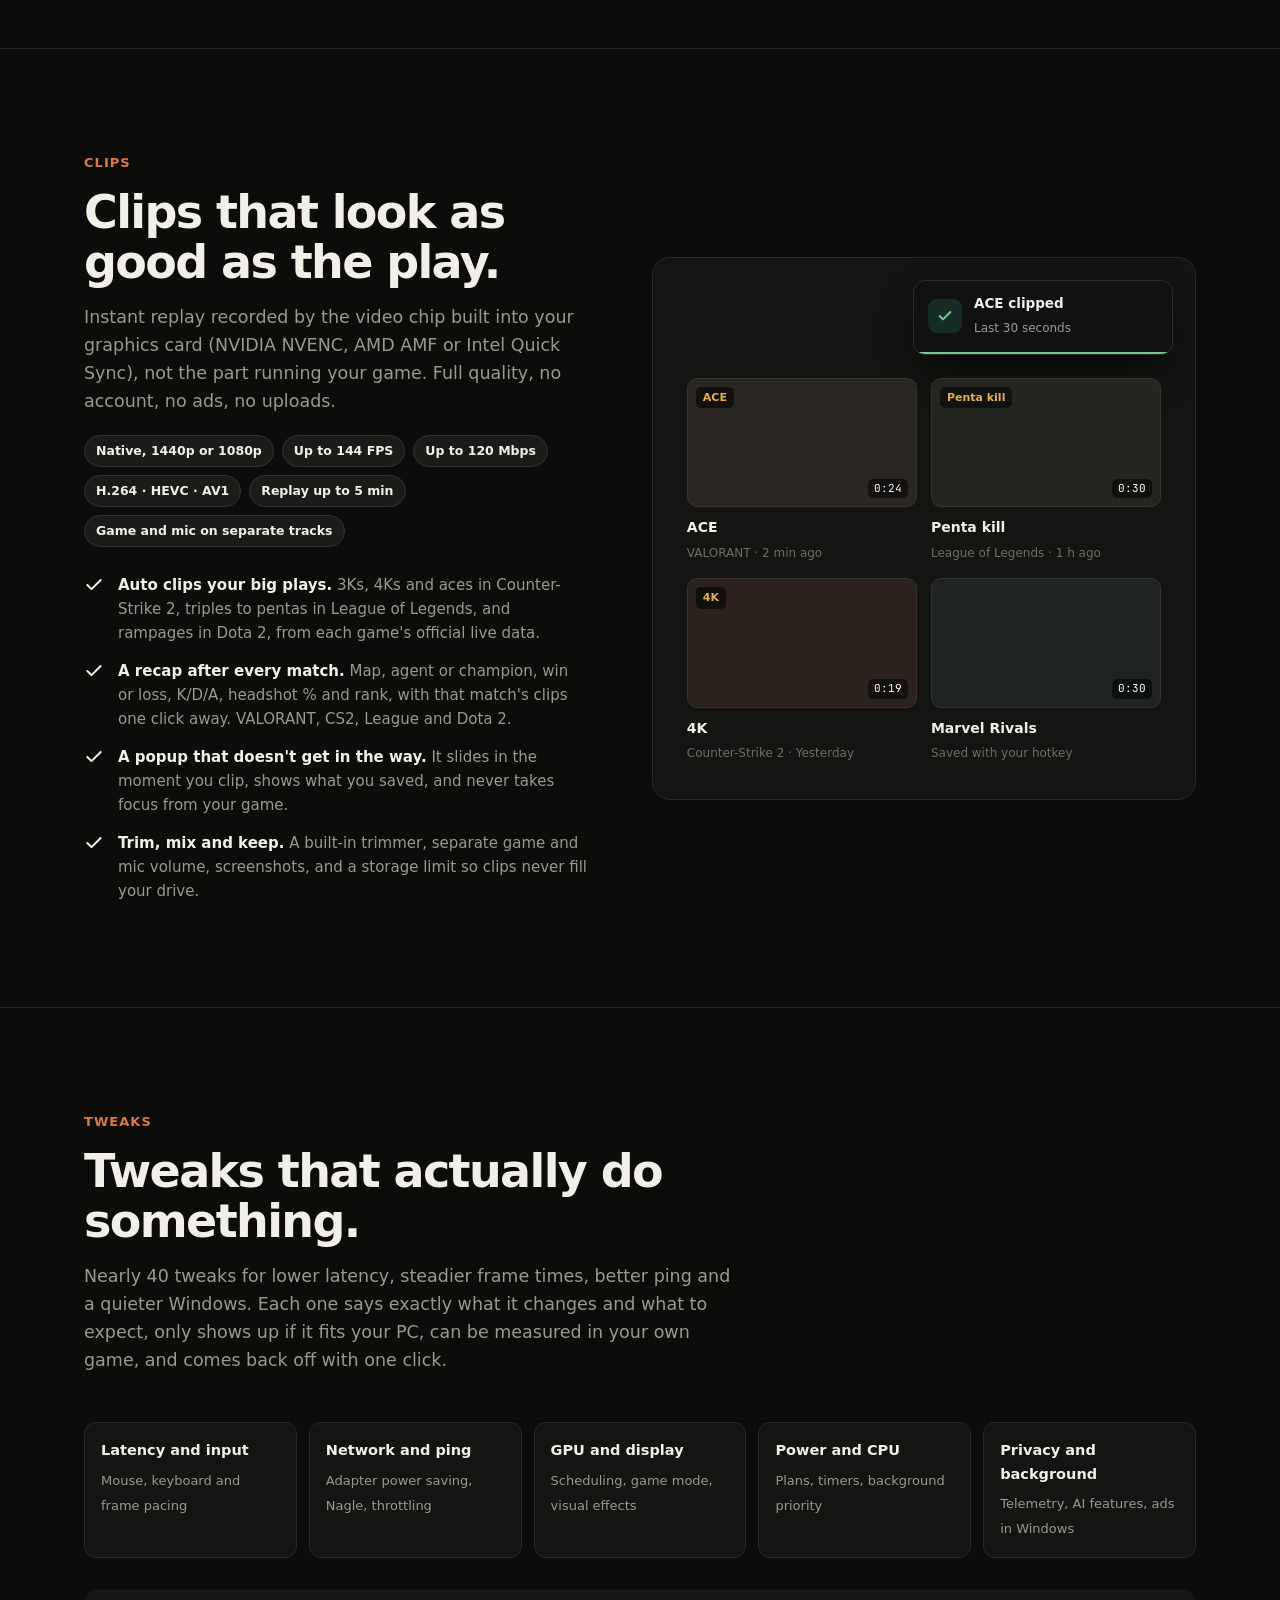
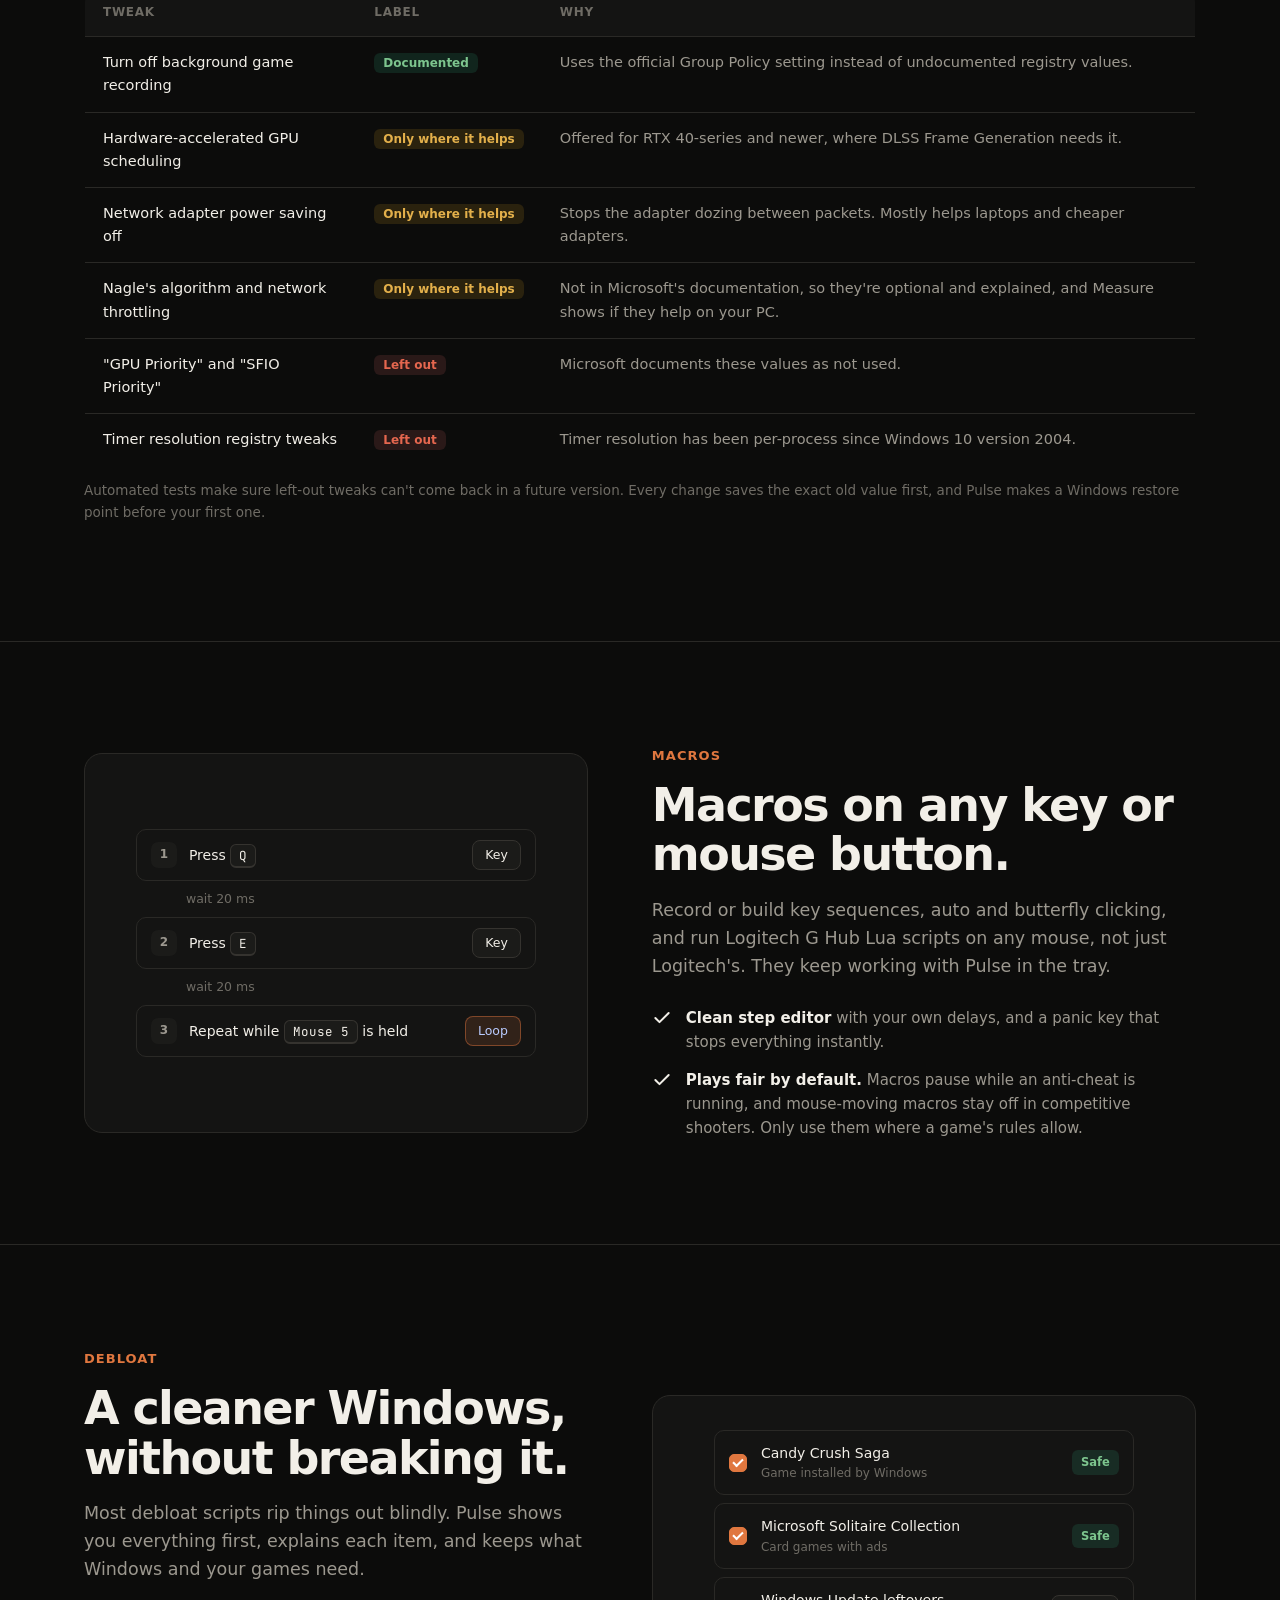
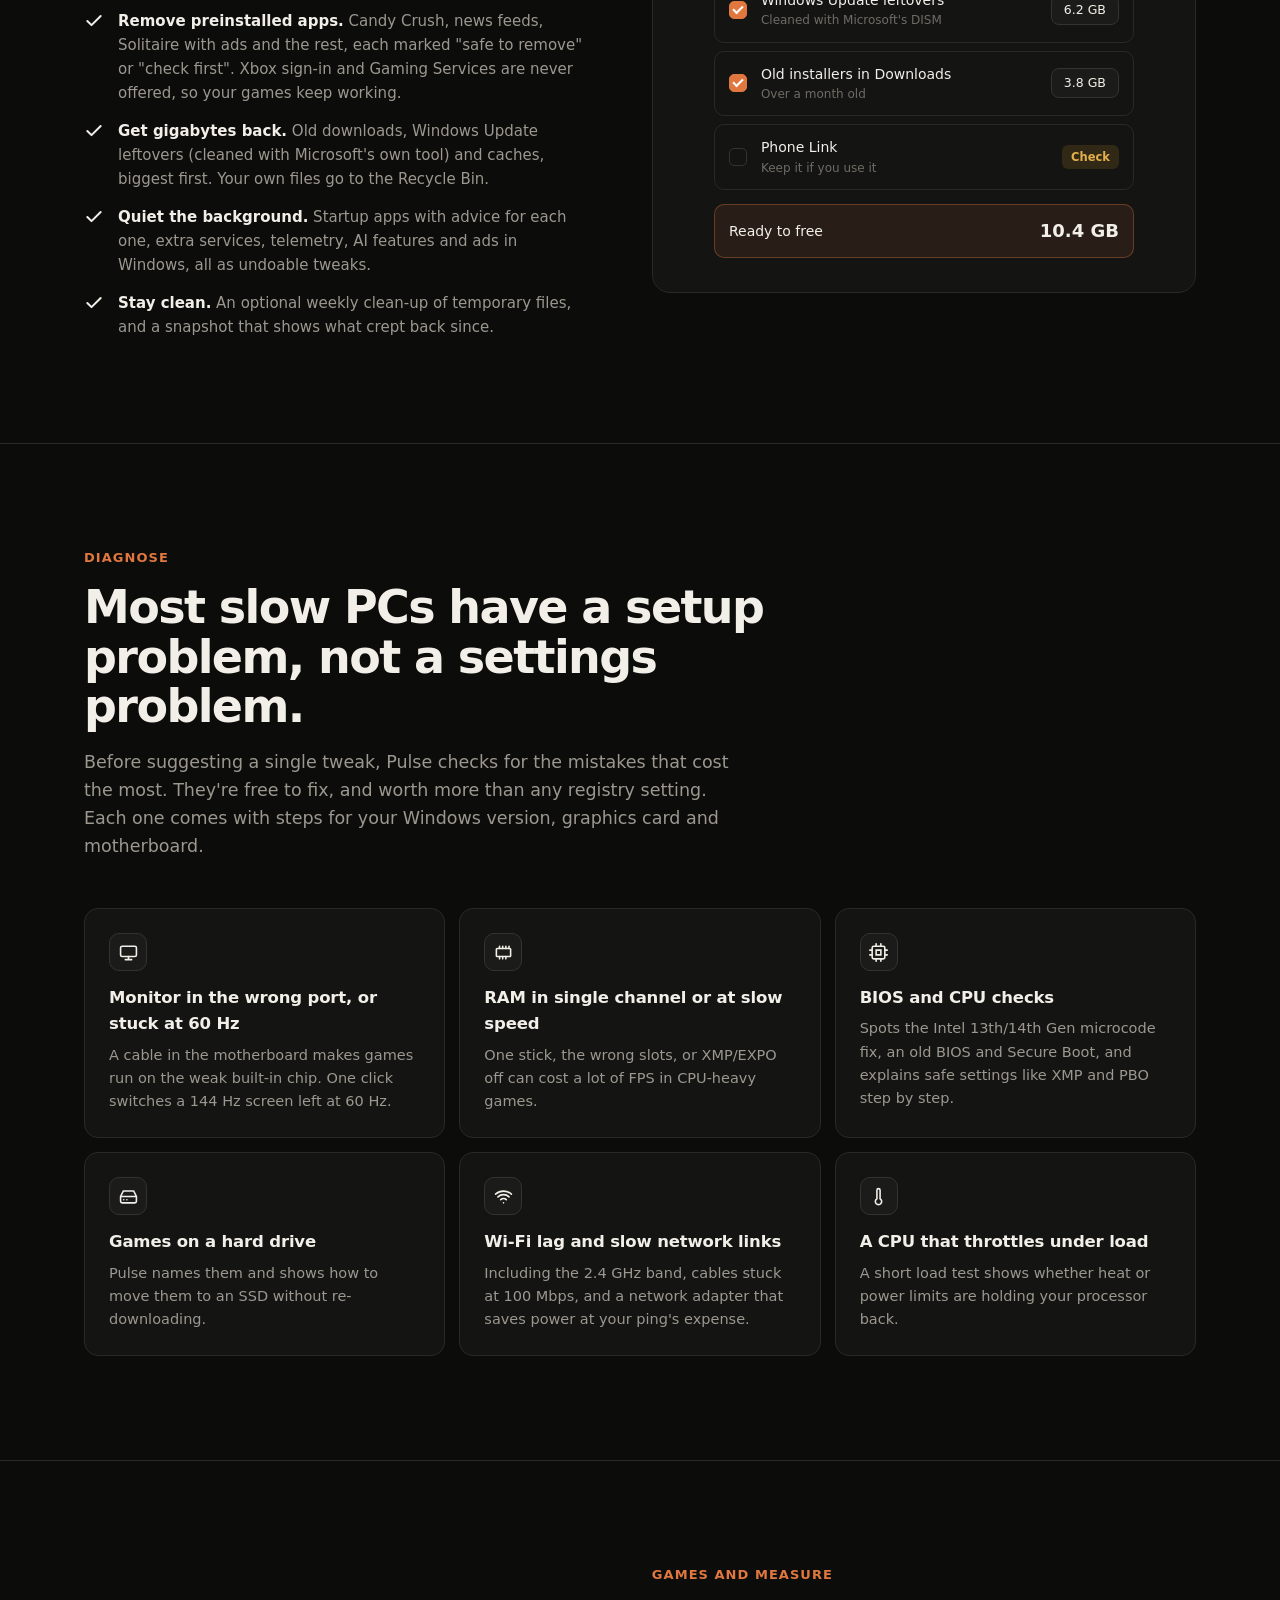
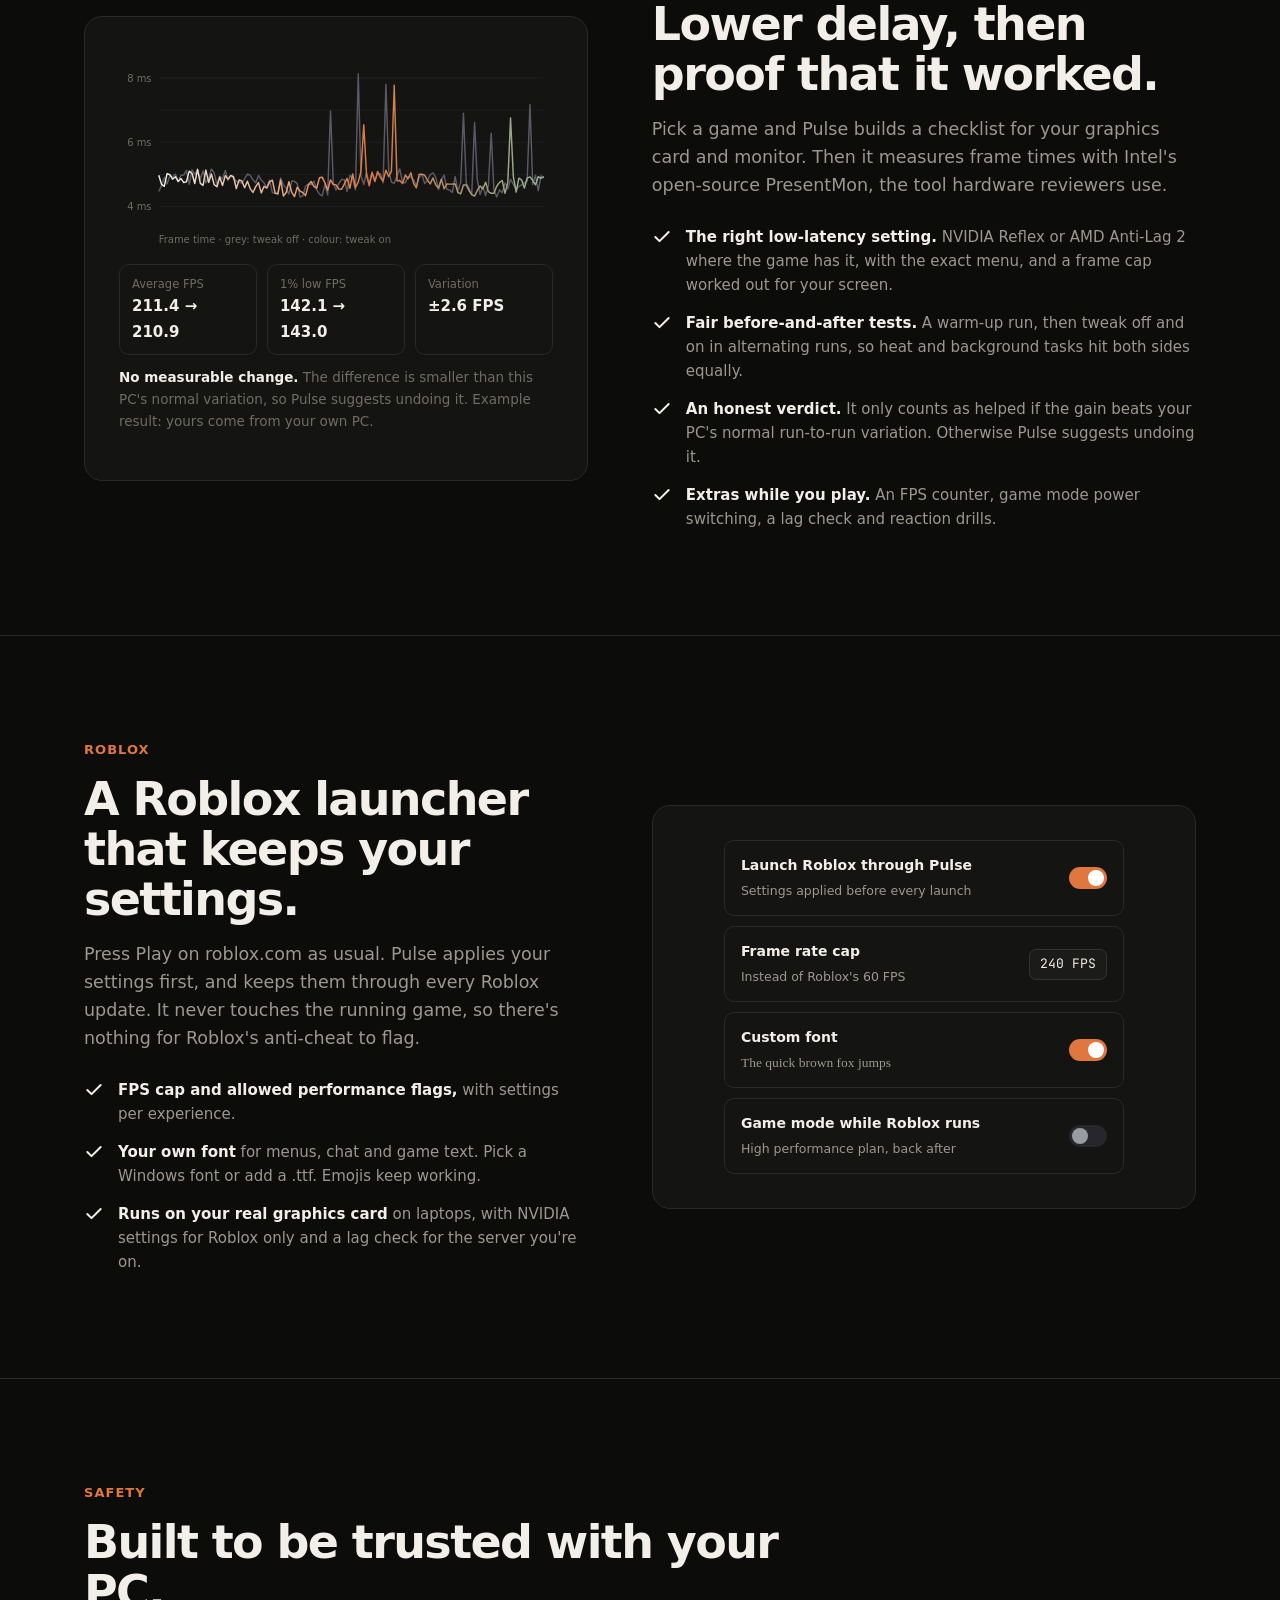
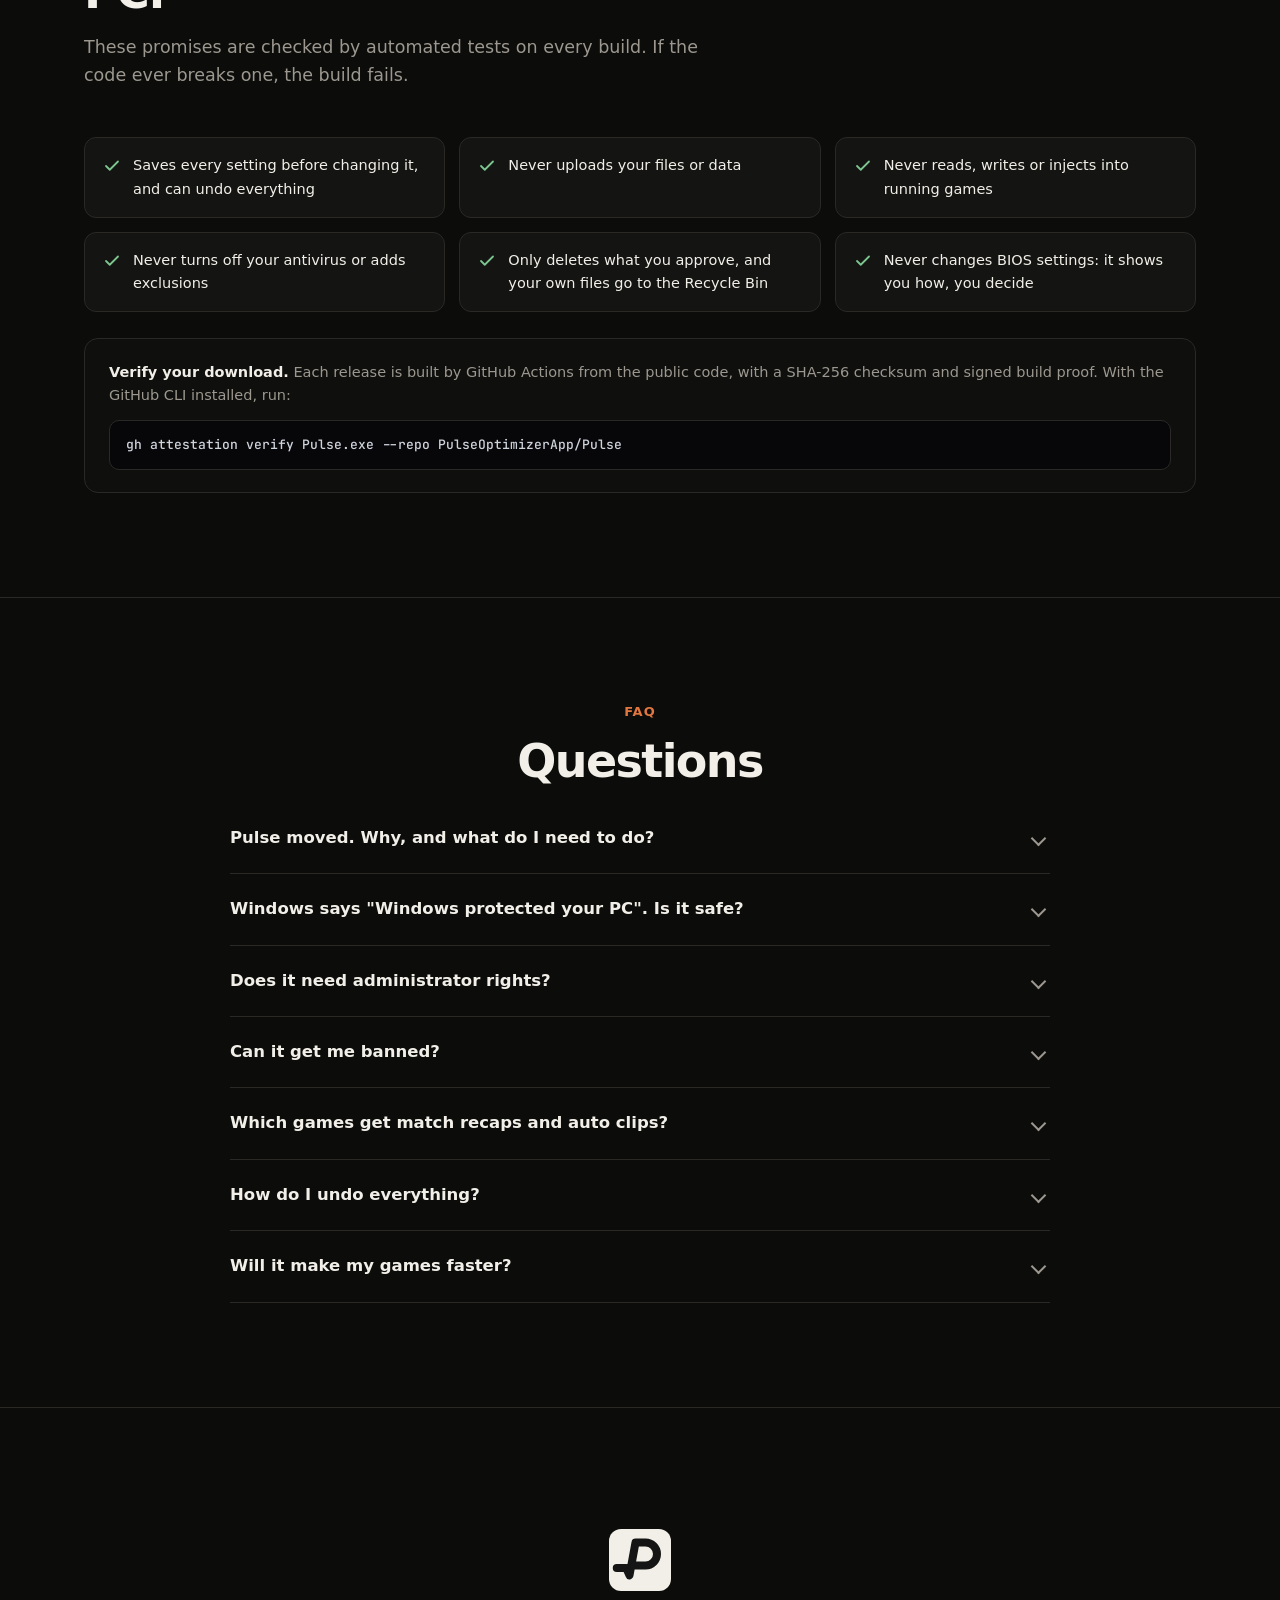
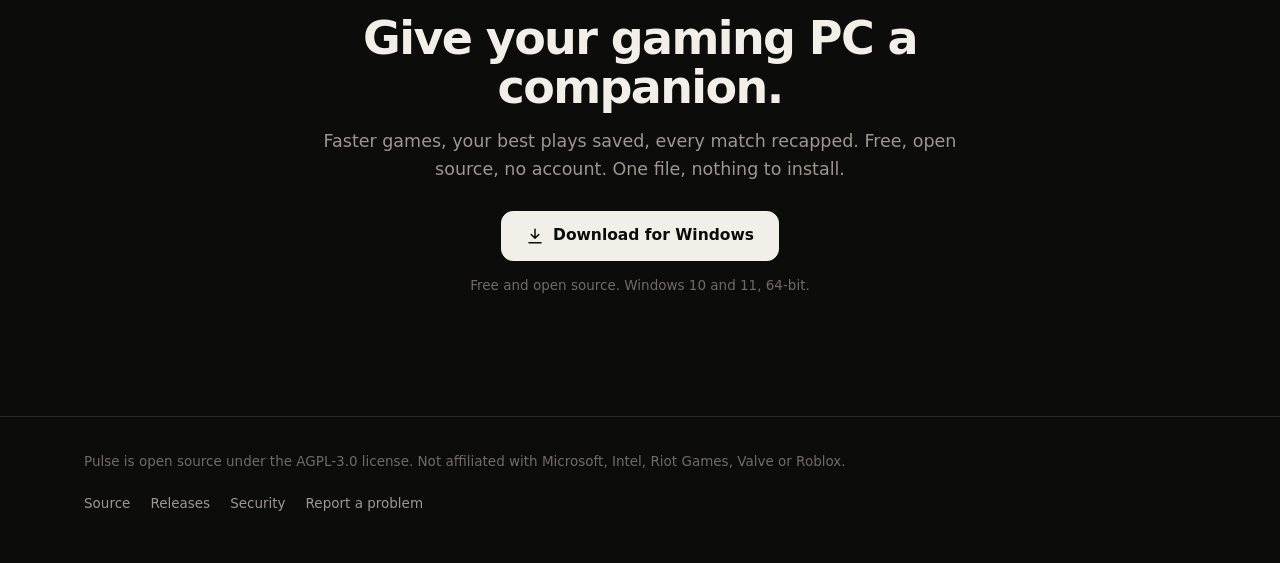
==== commit bb7ec3a4: "New Pulse logo and flat look: one cream accent, no gradients or glows, no Inter; name is Pulse Co-Au" ====
--- a/index.html
+++ b/index.html
@@ -5,33 +5,33 @@
 <meta name="viewport" content="width=device-width, initial-scale=1">
 <title>Pulse: the free all-in-one companion for your gaming PC</title>
 <meta name="description" content="Pulse is the free all-in-one companion for your gaming PC: it fixes what slows your games, clips your best plays, recaps every match, and handles Roblox, macros, clean-up and security. One app, no account, no ads.">
-<meta property="og:title" content="Pulse Optimizer">
+<meta property="og:title" content="Pulse">
 <meta property="og:description" content="Faster games, your best plays clipped, every match recapped. One free app for your whole gaming PC.">
 <meta property="og:image" content="https://pulseoptimizerapp.github.io/img/og.png">
 <meta property="og:type" content="website">
 <meta name="twitter:card" content="summary_large_image">
 <meta name="color-scheme" content="dark">
-<meta name="theme-color" content="#0A0A0C">
+<meta name="theme-color" content="#0C0C0B">
 <link rel="icon" type="image/png" sizes="32x32" href="img/favicon-32.png">
 <link rel="icon" type="image/svg+xml" href="img/icon-small.svg">
 <link rel="apple-touch-icon" href="img/icon-180.png">
 <link rel="preconnect" href="https://fonts.googleapis.com">
 <link rel="preconnect" href="https://fonts.gstatic.com" crossorigin>
-<link href="https://fonts.googleapis.com/css2?family=Inter:wght@400;500;600;700;800&family=JetBrains+Mono:wght@500&display=swap" rel="stylesheet">
+<link href="https://fonts.googleapis.com/css2?family=JetBrains+Mono:wght@500&display=swap" rel="stylesheet">
 <style>
   :root {
-    --bg: #0A0A0C; --bg2: #0D0D10; --s1: #111114; --s2: #17171B; --hover: #1D1D22;
-    --line: #222228; --line2: #2C2C34;
-    --text: #EDEDEF; --dim: #8A8A93; --faint: #6B6B75;
-    --a: #22D3EE; --b: #5B8CFF; --c: #8B5CF6;
-    --grad: linear-gradient(120deg, var(--a), var(--b) 50%, var(--c));
-    --good: #34D399; --bad: #F87171; --warn: #FBBF24;
+    --bg: #0C0C0B; --bg2: #0F0F0E; --s1: #141413; --s2: #1B1B19; --hover: #22221F;
+    --line: #2A2926; --line2: #35332F;
+    --text: #F2EFE8; --dim: #9C988F; --faint: #6F6C65;
+    --a: #F2EFE8; --b: #E0773F; --c: #8DB596;
+    --grad: var(--text);
+    --good: #7DC58E; --bad: #E5674F; --warn: #E3B04B;
     --r: 14px;
     --max: 1160px;
   }
   * { box-sizing: border-box; }
   html { scroll-behavior: smooth; scroll-padding-top: 84px; }
-  body { margin: 0; background: var(--bg); color: var(--text); font: 16px/1.6 Inter, system-ui, -apple-system, "Segoe UI", sans-serif; -webkit-font-smoothing: antialiased; }
+  body { margin: 0; background: var(--bg); color: var(--text); font: 16px/1.6 "Segoe UI Variable Text", "Segoe UI", system-ui, -apple-system, sans-serif; -webkit-font-smoothing: antialiased; }
   a { color: inherit; }
   img, svg { display: block; }
   .wrap { max-width: var(--max); margin: 0 auto; padding: 0 24px; }
@@ -41,7 +41,7 @@
   .moved { background: var(--s1); border-bottom: 1px solid var(--line); font-size: 13.5px; color: var(--dim); }
   .moved .wrap { display: flex; gap: 10px; align-items: center; justify-content: center; padding-top: 9px; padding-bottom: 9px; text-align: center; }
   .moved b { color: var(--text); font-weight: 600; }
-  .dot { width: 7px; height: 7px; border-radius: 50%; background: var(--a); flex: none; box-shadow: 0 0 0 4px rgba(34,211,238,.15); }
+  .dot { width: 7px; height: 7px; border-radius: 50%; background: var(--a); flex: none; box-shadow: 0 0 0 4px rgba(242,239,232,.15); }
 
   /* Nav */
   nav { position: sticky; top: 0; z-index: 50; background: rgba(10,10,12,.72); backdrop-filter: saturate(160%) blur(14px); -webkit-backdrop-filter: saturate(160%) blur(14px); border-bottom: 1px solid transparent; transition: border-color .2s; }
@@ -56,7 +56,7 @@
 
   .btn { display: inline-flex; align-items: center; gap: 9px; height: 42px; padding: 0 18px; border-radius: 10px; font-weight: 600; font-size: 14.5px; text-decoration: none; border: 1px solid var(--line2); background: var(--s2); color: var(--text); transition: background .15s, border-color .15s, transform .15s; cursor: pointer; }
   .btn:hover { background: var(--hover); border-color: #3a3a44; }
-  .btn.primary { background: var(--text); color: #0A0A0C; border-color: var(--text); }
+  .btn.primary { background: var(--text); color: #0C0C0B; border-color: var(--text); }
   .btn.primary:hover { background: #fff; transform: translateY(-1px); }
   .btn.big { height: 50px; padding: 0 24px; font-size: 15.5px; border-radius: 12px; }
   .btn svg { width: 18px; height: 18px; }
@@ -64,7 +64,7 @@
 
   /* Hero */
   .hero { position: relative; padding: 88px 0 56px; overflow: hidden; }
-  .hero::before { content: ""; position: absolute; inset: -30% -10% auto; height: 680px; background: radial-gradient(600px 300px at 50% 30%, rgba(91,140,255,.16), transparent 70%), radial-gradient(400px 240px at 25% 20%, rgba(34,211,238,.10), transparent 70%), radial-gradient(420px 260px at 78% 25%, rgba(139,92,246,.12), transparent 70%); pointer-events: none; }
+  .hero::before { content: ""; position: absolute; inset: -30% -10% auto; height: 680px; background: radial-gradient(600px 300px at 50% 30%, rgba(224,119,63,.16), transparent 70%), radial-gradient(400px 240px at 25% 20%, rgba(242,239,232,.10), transparent 70%), radial-gradient(420px 260px at 78% 25%, rgba(141,181,150,.12), transparent 70%); pointer-events: none; }
   .hero .wrap { position: relative; text-align: center; }
   .pill { display: inline-flex; gap: 8px; align-items: center; font-size: 13px; color: var(--dim); border: 1px solid var(--line2); background: rgba(23,23,27,.6); padding: 5px 12px 5px 6px; border-radius: 999px; text-decoration: none; }
   .pill span { background: var(--s2); border: 1px solid var(--line2); color: var(--text); font-weight: 600; font-size: 11.5px; padding: 1px 8px; border-radius: 999px; }
@@ -96,7 +96,7 @@
   .find b { font-size: 14px; font-weight: 600; display: block; }
   .find small { color: var(--dim); font-size: 12.5px; }
   .mini { height: 30px; padding: 0 12px; font-size: 12.5px; border-radius: 8px; border: 1px solid var(--line2); background: var(--s2); display: inline-flex; align-items: center; white-space: nowrap; }
-  .mini.blue { background: rgba(91,140,255,.14); border-color: rgba(91,140,255,.45); color: #b9cbff; }
+  .mini.blue { background: rgba(224,119,63,.14); border-color: rgba(224,119,63,.45); color: #b9cbff; }
 
   /* Sections */
   section { padding: 104px 0; border-top: 1px solid var(--line); }
@@ -122,14 +122,14 @@
   .ticks li { display: grid; grid-template-columns: 22px 1fr; gap: 12px; color: var(--dim); font-size: 15px; }
   .ticks li b { color: var(--text); font-weight: 600; }
   .ticks svg { width: 20px; height: 20px; margin-top: 2px; stroke: var(--a); }
-  .stage { position: relative; border: 1px solid var(--line); border-radius: 18px; background: radial-gradient(500px 260px at 70% 0%, rgba(91,140,255,.10), transparent 70%), var(--bg2); padding: 34px; min-height: 380px; display: grid; place-items: center; overflow: hidden; }
+  .stage { position: relative; border: 1px solid var(--line); border-radius: 18px; background: radial-gradient(500px 260px at 70% 0%, rgba(224,119,63,.10), transparent 70%), var(--bg2); padding: 34px; min-height: 380px; display: grid; place-items: center; overflow: hidden; }
 
   /* Match card mock (like the app) */
   .match { width: 100%; max-width: 380px; border: 1px solid var(--line2); background: var(--s1); border-radius: 14px; padding: 18px 20px; box-shadow: 0 30px 60px -20px rgba(0,0,0,.7); }
   .match .top { display: flex; justify-content: space-between; align-items: baseline; }
   .match .who { font-weight: 750; letter-spacing: .02em; font-size: 15px; }
   .match .res { font-weight: 700; font-size: 12px; letter-spacing: .06em; color: var(--good); margin-left: 8px; }
-  .rank { font-size: 11.5px; font-weight: 600; padding: 2px 9px; border-radius: 6px; background: rgba(91,140,255,.14); color: #b9cbff; }
+  .rank { font-size: 11.5px; font-weight: 600; padding: 2px 9px; border-radius: 6px; background: rgba(224,119,63,.14); color: #b9cbff; }
   .stats { display: grid; grid-template-columns: repeat(3, 1fr); gap: 10px; margin: 16px 0 14px; }
   .stats div small { display: block; font-size: 10.5px; color: var(--faint); letter-spacing: .08em; font-weight: 600; }
   .stats div b { font-size: 20px; letter-spacing: -.02em; font-weight: 750; }
@@ -142,10 +142,10 @@
   .lib { width: 100%; display: grid; grid-template-columns: 1fr 1fr; gap: 14px; }
   .lt b { display: block; font-size: 14px; margin-top: 9px; } .lt small { color: var(--faint); font-size: 12px; }
   .lp { position: relative; aspect-ratio: 16 / 9; border-radius: 10px; border: 1px solid var(--line2); overflow: hidden; }
-  .lp.g1 { background: radial-gradient(120px 80px at 30% 30%, rgba(34,211,238,.35), transparent 70%), linear-gradient(135deg, #1d2b45, #2b1f44); }
+  .lp.g1 { background: radial-gradient(120px 80px at 30% 30%, rgba(242,239,232,.35), transparent 70%), linear-gradient(135deg, #1d2b45, #2b1f44); }
   .lp.g2 { background: radial-gradient(120px 80px at 70% 30%, rgba(251,191,36,.28), transparent 70%), linear-gradient(135deg, #2a2234, #172a33); }
   .lp.g3 { background: radial-gradient(120px 80px at 40% 70%, rgba(248,113,113,.28), transparent 70%), linear-gradient(135deg, #2b2a22, #1c2230); }
-  .lp.g4 { background: radial-gradient(120px 80px at 60% 40%, rgba(139,92,246,.35), transparent 70%), linear-gradient(135deg, #1c1f33, #2a1f2f); }
+  .lp.g4 { background: radial-gradient(120px 80px at 60% 40%, rgba(141,181,150,.35), transparent 70%), linear-gradient(135deg, #1c1f33, #2a1f2f); }
   .lp span { position: absolute; left: 8px; top: 8px; font-size: 11px; font-weight: 800; color: var(--warn); background: rgba(0,0,0,.55); padding: 2px 7px; border-radius: 5px; }
   .lp em { position: absolute; right: 8px; bottom: 8px; font-style: normal; font-size: 11px; font-family: "JetBrains Mono", monospace; color: #fff; background: rgba(0,0,0,.55); padding: 1px 6px; border-radius: 5px; }
   /* Clip popup mock (animated like the app) */
@@ -182,7 +182,7 @@
   .chart { width: 100%; max-width: 480px; }
   .chart svg { width: 100%; height: auto; }
   .chart .grid line { stroke: #1f1f25; }
-  .chart .axis text { fill: var(--faint); font-size: 11px; font-family: Inter, sans-serif; }
+  .chart .axis text { fill: var(--faint); font-size: 11px; font-family: inherit; }
   .chart .trace { fill: none; stroke-width: 1.6; stroke-linejoin: round; }
   .chart .off { stroke: #5a5a66; } .chart .on { stroke: url(#tg); }
   .verdict { display: grid; grid-template-columns: repeat(3, 1fr); gap: 10px; margin-top: 14px; }
@@ -218,7 +218,7 @@
 
   /* Final CTA */
   .final { text-align: center; padding: 120px 0; position: relative; overflow: hidden; }
-  .final::before { content: ""; position: absolute; inset: 0; background: radial-gradient(520px 240px at 50% 60%, rgba(91,140,255,.14), transparent 70%); pointer-events: none; }
+  .final::before { content: ""; position: absolute; inset: 0; background: radial-gradient(520px 240px at 50% 60%, rgba(224,119,63,.14), transparent 70%); pointer-events: none; }
   .final .wrap { position: relative; }
   .final img { width: 64px; height: 64px; margin: 0 auto 22px; }
 
@@ -247,8 +247,8 @@
   .tile p { margin: 0; color: var(--dim); font-size: 14.5px; max-width: 440px; }
   .tile .more { margin-top: auto; padding-top: 16px; font-size: 13.5px; color: var(--b); font-weight: 600; }
   .tile.w3 { grid-column: span 3; } .tile.w2 { grid-column: span 2; } .tile.w4 { grid-column: span 4; }
-  .tile::after { content: ""; position: absolute; inset: auto -20% -60% auto; width: 320px; height: 320px; border-radius: 50%; background: radial-gradient(closest-side, var(--glow, rgba(91,140,255,.16)), transparent); pointer-events: none; }
-  .tile.c1 { --glow: rgba(34,211,238,.16); } .tile.c2 { --glow: rgba(139,92,246,.18); } .tile.c3 { --glow: rgba(52,211,153,.14); } .tile.c4 { --glow: rgba(251,191,36,.12); } .tile.c5 { --glow: rgba(248,113,113,.12); }
+  .tile::after { content: ""; position: absolute; inset: auto -20% -60% auto; width: 320px; height: 320px; border-radius: 50%; background: radial-gradient(closest-side, var(--glow, rgba(224,119,63,.16)), transparent); pointer-events: none; }
+  .tile.c1 { --glow: rgba(242,239,232,.16); } .tile.c2 { --glow: rgba(141,181,150,.18); } .tile.c3 { --glow: rgba(52,211,153,.14); } .tile.c4 { --glow: rgba(251,191,36,.12); } .tile.c5 { --glow: rgba(248,113,113,.12); }
 
   /* One app instead of many */
   .swap { display: grid; grid-template-columns: 1fr auto 1fr; gap: 28px; align-items: center; }
@@ -258,7 +258,7 @@
   .stack div em { font-style: normal; font-size: 12.5px; color: var(--faint); }
   .arrow { width: 54px; height: 54px; border-radius: 50%; display: grid; place-items: center; border: 1px solid var(--line2); background: var(--s2); }
   .arrow svg { width: 22px; height: 22px; stroke: var(--text); }
-  .one { border: 1px solid rgba(91,140,255,.45); background: radial-gradient(400px 200px at 30% 0%, rgba(91,140,255,.16), transparent 70%), var(--s1); border-radius: 18px; padding: 28px; }
+  .one { border: 1px solid rgba(224,119,63,.45); background: radial-gradient(400px 200px at 30% 0%, rgba(224,119,63,.16), transparent 70%), var(--s1); border-radius: 18px; padding: 28px; }
   .one .brand { font-size: 20px; margin-bottom: 14px; } .one .brand img { width: 34px; height: 34px; }
   .one ul { list-style: none; padding: 0; margin: 0; display: grid; gap: 10px; }
   .one li { display: flex; gap: 10px; color: var(--text); font-size: 15px; }
@@ -274,7 +274,7 @@
   .box { width: 18px; height: 18px; border-radius: 5px; border: 1.5px solid var(--line2); display: grid; place-items: center; }
   .box.on { background: var(--b); border-color: var(--b); }
   .box.on::after { content: ""; width: 8px; height: 4px; border-left: 2px solid #fff; border-bottom: 2px solid #fff; transform: rotate(-45deg) translate(1px, -1px); }
-  .dl-total { display: flex; justify-content: space-between; align-items: center; margin-top: 6px; padding: 12px 14px; border-radius: 10px; background: rgba(91,140,255,.10); border: 1px solid rgba(91,140,255,.35); font-size: 14px; }
+  .dl-total { display: flex; justify-content: space-between; align-items: center; margin-top: 6px; padding: 12px 14px; border-radius: 10px; background: rgba(224,119,63,.10); border: 1px solid rgba(224,119,63,.35); font-size: 14px; }
   .dl-total b { font-size: 18px; }
 
   /* Tweak categories */
@@ -312,6 +312,13 @@
     .toast .thumb { animation-name: thumbS; }
     @keyframes thumbS { 0%, 22% { height: 0 } 30%, 100% { height: 110px } }
   }
+  /* Flat: no background glows, no purple-blue fills. */
+  .stage { background: var(--s1) !important; }
+  .one { background: var(--s1) !important; border-color: var(--line2) !important; }
+  .lp.g1 { background: #2a2622 !important; } .lp.g2 { background: #23271f !important; } .lp.g3 { background: #2b221e !important; } .lp.g4 { background: #1f2422 !important; }
+  .toast .thumb { background: #22221F !important; }
+  .hero::before, .final::before, .tile::after { display: none !important; }
+  .dot { box-shadow: none !important; }
 </style>
 </head>
 <body>
@@ -351,7 +358,7 @@
     <div class="trust rv"><span><svg viewBox="0 0 24 24" fill="none" stroke-width="2.6" stroke-linecap="round" stroke-linejoin="round"><path d="M20 6L9 17l-5-5"/></svg>No account</span><span><svg viewBox="0 0 24 24" fill="none" stroke-width="2.6" stroke-linecap="round" stroke-linejoin="round"><path d="M20 6L9 17l-5-5"/></svg>No ads</span><span><svg viewBox="0 0 24 24" fill="none" stroke-width="2.6" stroke-linecap="round" stroke-linejoin="round"><path d="M20 6L9 17l-5-5"/></svg>Nothing uploaded</span><span><svg viewBox="0 0 24 24" fill="none" stroke-width="2.6" stroke-linecap="round" stroke-linejoin="round"><path d="M20 6L9 17l-5-5"/></svg>Every change undoable</span><span><svg viewBox="0 0 24 24" fill="none" stroke-width="2.6" stroke-linecap="round" stroke-linejoin="round"><path d="M20 6L9 17l-5-5"/></svg>Open source</span></div>
 
     <div class="shot rv" aria-label="Pulse's Diagnose page (illustration)">
-      <div class="bar"><i></i><i></i><i></i><b>Pulse Optimizer</b></div>
+      <div class="bar"><i></i><i></i><i></i><b>Pulse</b></div>
       <div class="app">
         <div class="side">
           <div class="item on"><svg viewBox="0 0 24 24" fill="none" stroke="currentColor" stroke-width="2"><path d="M3 12h4l3-8 4 16 3-8h4"/></svg>Diagnose</div>
@@ -613,7 +620,7 @@
     </div>
     <div class="verify rv">
       <p><b style="color:var(--text)">Verify your download.</b> Each release is built by GitHub Actions from the public code, with a SHA-256 checksum and signed build proof. With the GitHub CLI installed, run:</p>
-      <pre id="attest">gh attestation verify PulseOptimizer.exe --repo PulseOptimizerApp/Pulse</pre>
+      <pre id="attest">gh attestation verify Pulse.exe --repo PulseOptimizerApp/Pulse</pre>
     </div>
   </div>
 </section>
@@ -645,7 +652,7 @@
 
 <footer>
   <div class="wrap">
-    <span>Pulse Optimizer is open source under the MIT license. Not affiliated with Microsoft, Intel, Riot Games, Valve or Roblox.</span>
+    <span>Pulse is open source under the AGPL-3.0 license. Not affiliated with Microsoft, Intel, Riot Games, Valve or Roblox.</span>
     <nav>
       <a class="src" href="#">Source</a>
       <a class="rel" href="#">Releases</a>
@@ -666,7 +673,7 @@
   document.querySelectorAll(".rel").forEach(a => a.href = gh("/releases"));
   document.querySelectorAll(".sec").forEach(a => a.href = gh("/blob/main/SECURITY.md"));
   document.querySelectorAll(".iss").forEach(a => a.href = gh("/issues"));
-  document.getElementById("attest").textContent = `gh attestation verify PulseOptimizer.exe --repo ${HOME}`;
+  document.getElementById("attest").textContent = `gh attestation verify Pulse.exe --repo ${HOME}`;
 
   // Show the current version and size. A new release takes a few minutes to build its exe, so use the newest
   // release that already has one, from the newest home that has any.
@@ -676,7 +683,7 @@
         const r = await fetch(`https://api.github.com/repos/${repo}/releases?per_page=10`);
         if (!r.ok) continue;
         const list = await r.json();
-        const pick = rel => (rel.assets || []).find(a => a.name === "PulseOptimizer.exe");
+        const pick = rel => (rel.assets || []).find(a => a.name === "Pulse.exe") || (rel.assets || []).find(a => a.name === "PulseOptimizer.exe");
         const rel = Array.isArray(list) && list.find(x => !x.draft && !x.prerelease && pick(x));
         if (!rel) continue;
         const file = pick(rel);
@@ -714,7 +721,7 @@
     const x = i => L + (i / (N - 1)) * (W - L - R);
     const y = v => T + (1 - (v - yMin) / (yMax - yMin)) * (H - T - B);
     const path = s => s.map((v, i) => `${i ? "L" : "M"}${x(i).toFixed(1)} ${y(v).toFixed(1)}`).join(" ");
-    let h = `<defs><linearGradient id="tg" x1="0" x2="1"><stop offset="0" stop-color="#22D3EE"/><stop offset=".55" stop-color="#5B8CFF"/><stop offset="1" stop-color="#8B5CF6"/></linearGradient></defs><g class="grid">`;
+    let h = `<defs><linearGradient id="tg" x1="0" x2="1"><stop offset="0" stop-color="#F2EFE8"/><stop offset=".55" stop-color="#E0773F"/><stop offset="1" stop-color="#8DB596"/></linearGradient></defs><g class="grid">`;
     [4, 5, 6, 7, 8].forEach(v => h += `<line x1="${L}" x2="${W - R}" y1="${y(v)}" y2="${y(v)}"/>`);
     h += `</g><g class="axis">`;
     [4, 6, 8].forEach(v => h += `<text x="${L - 8}" y="${y(v) + 4}" text-anchor="end">${v} ms</text>`);
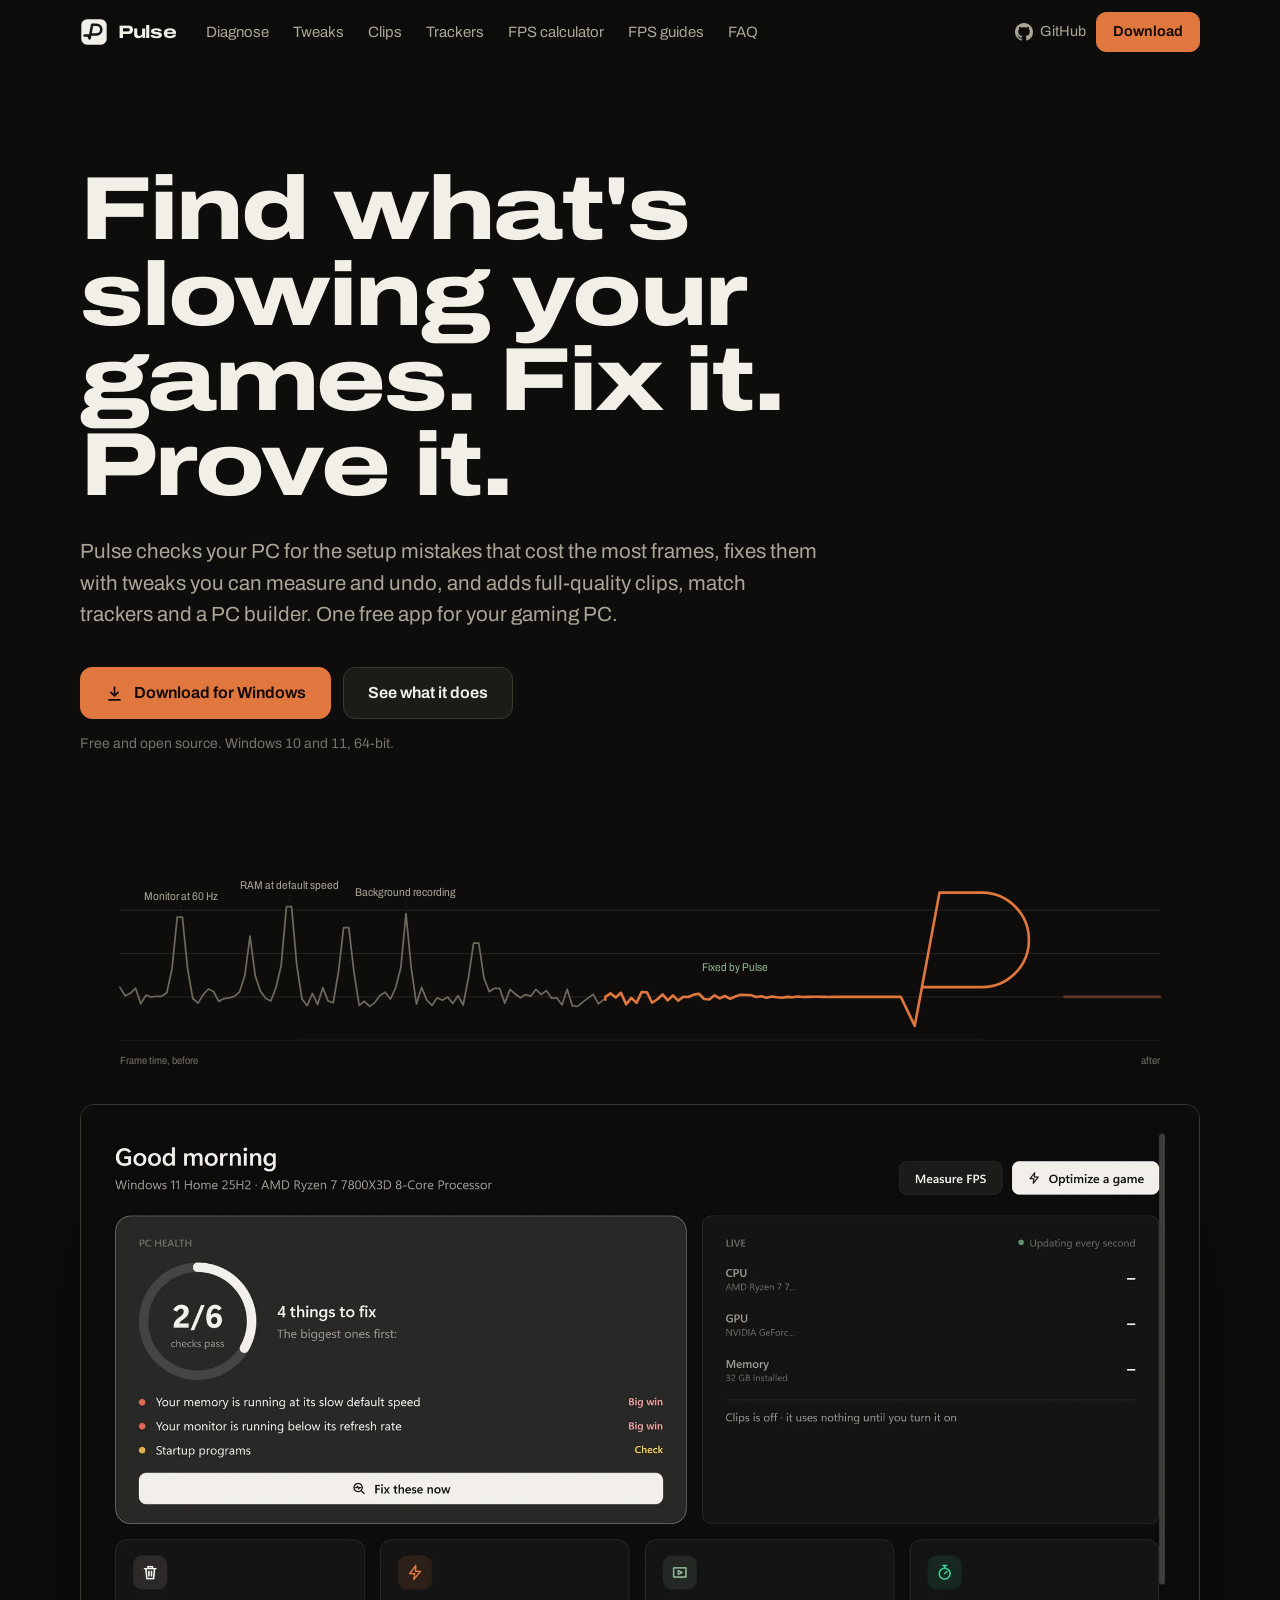
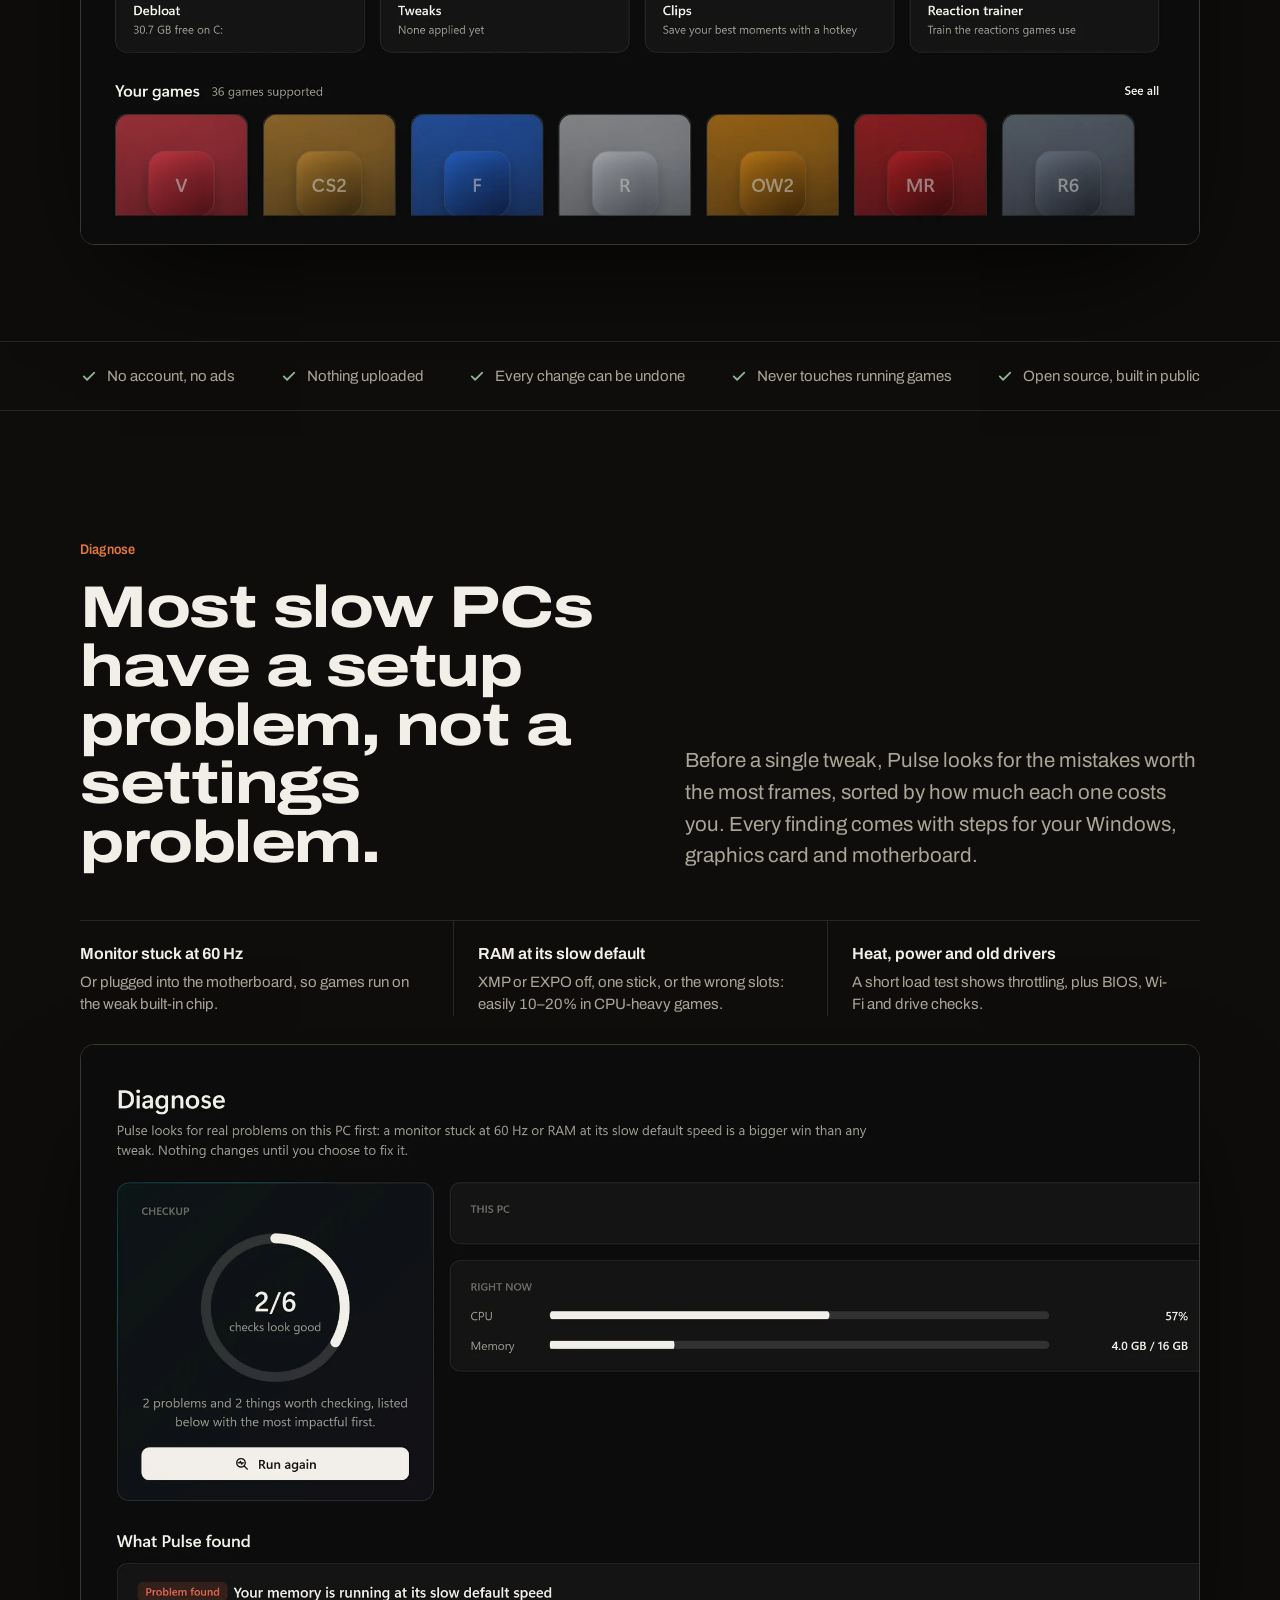
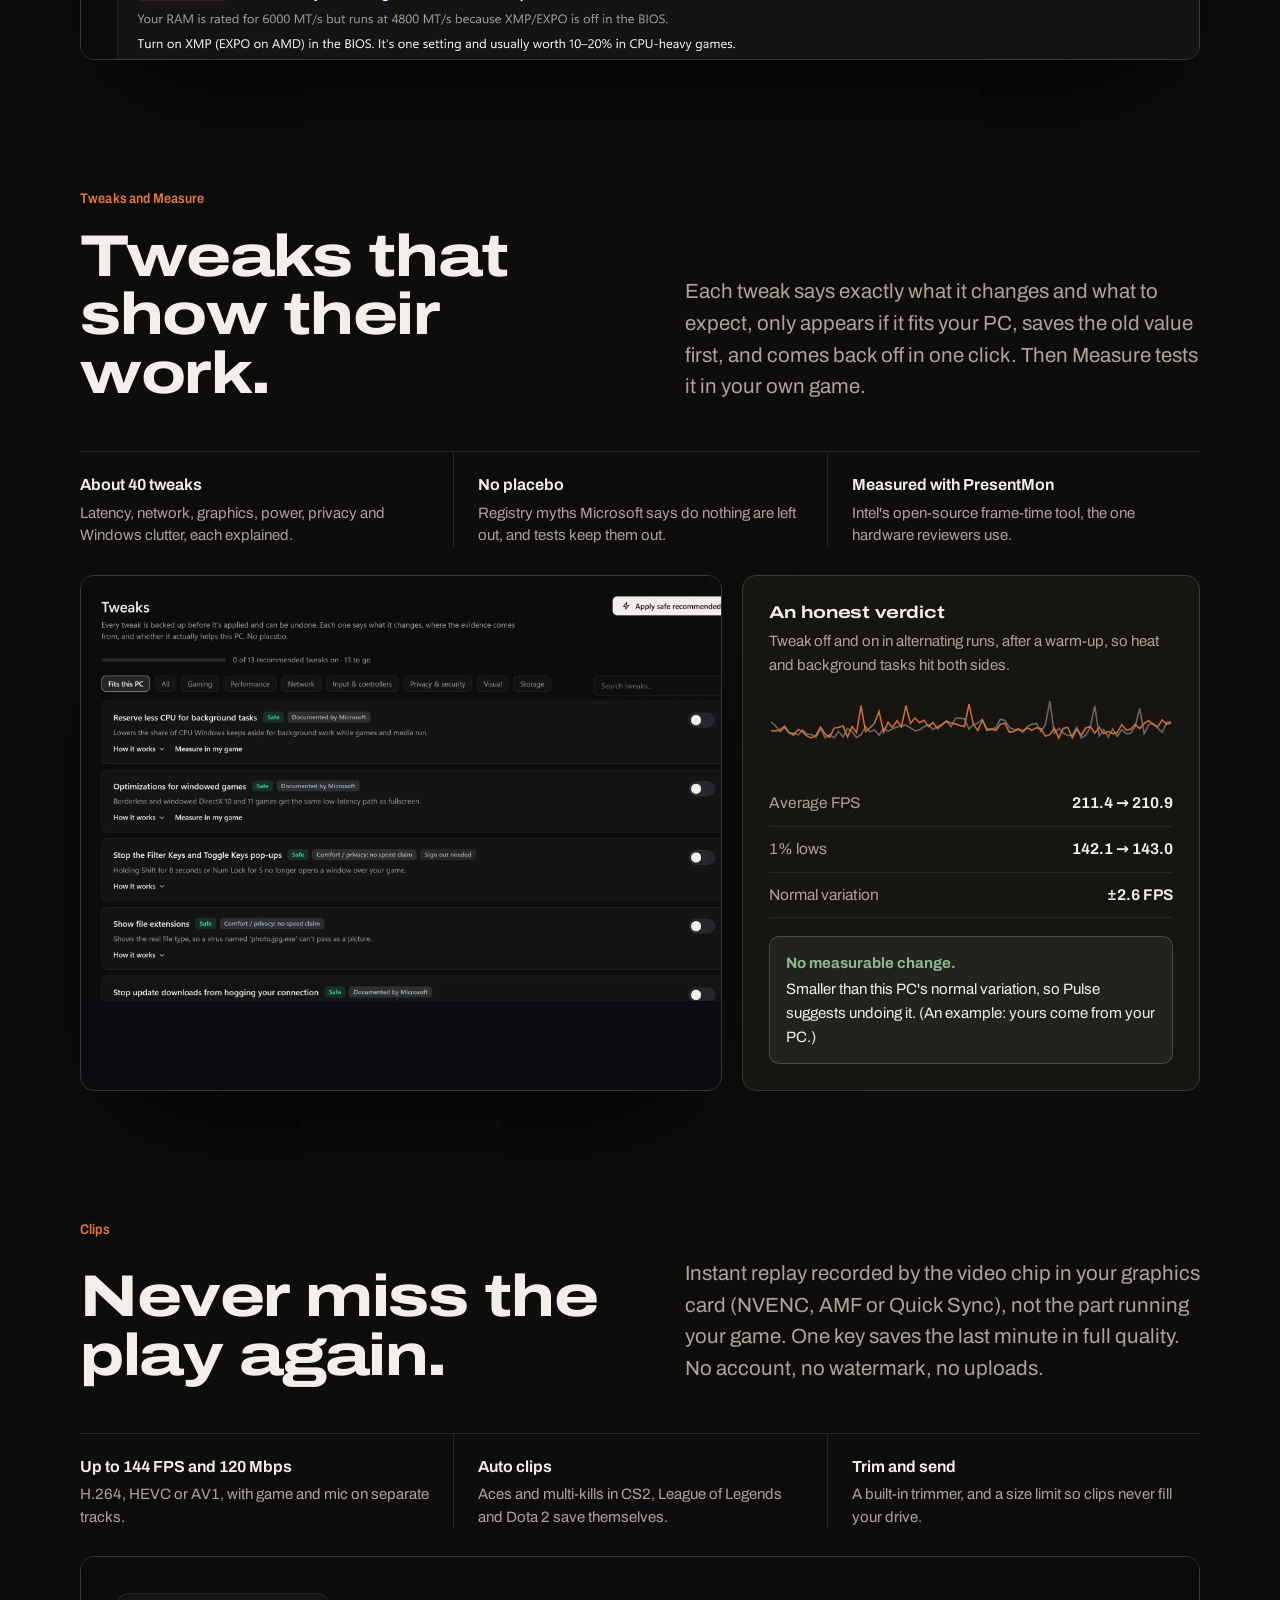
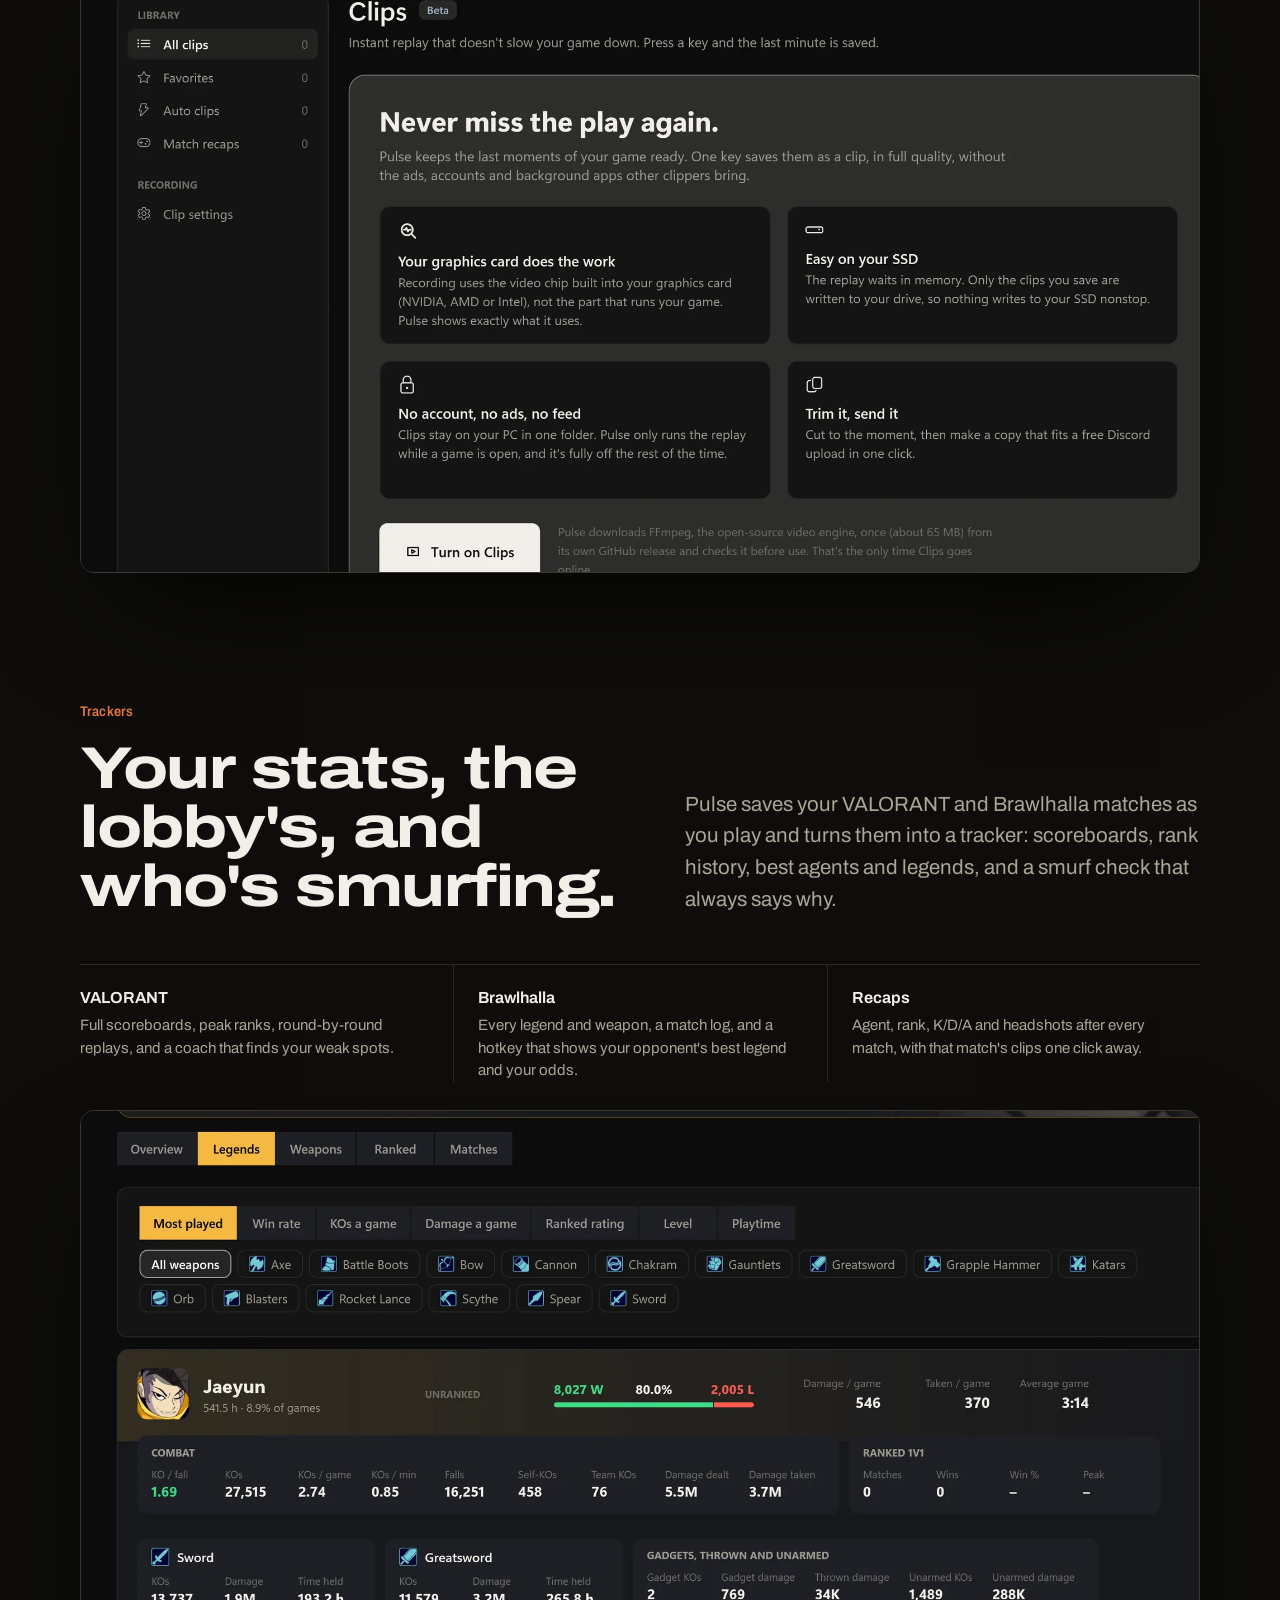
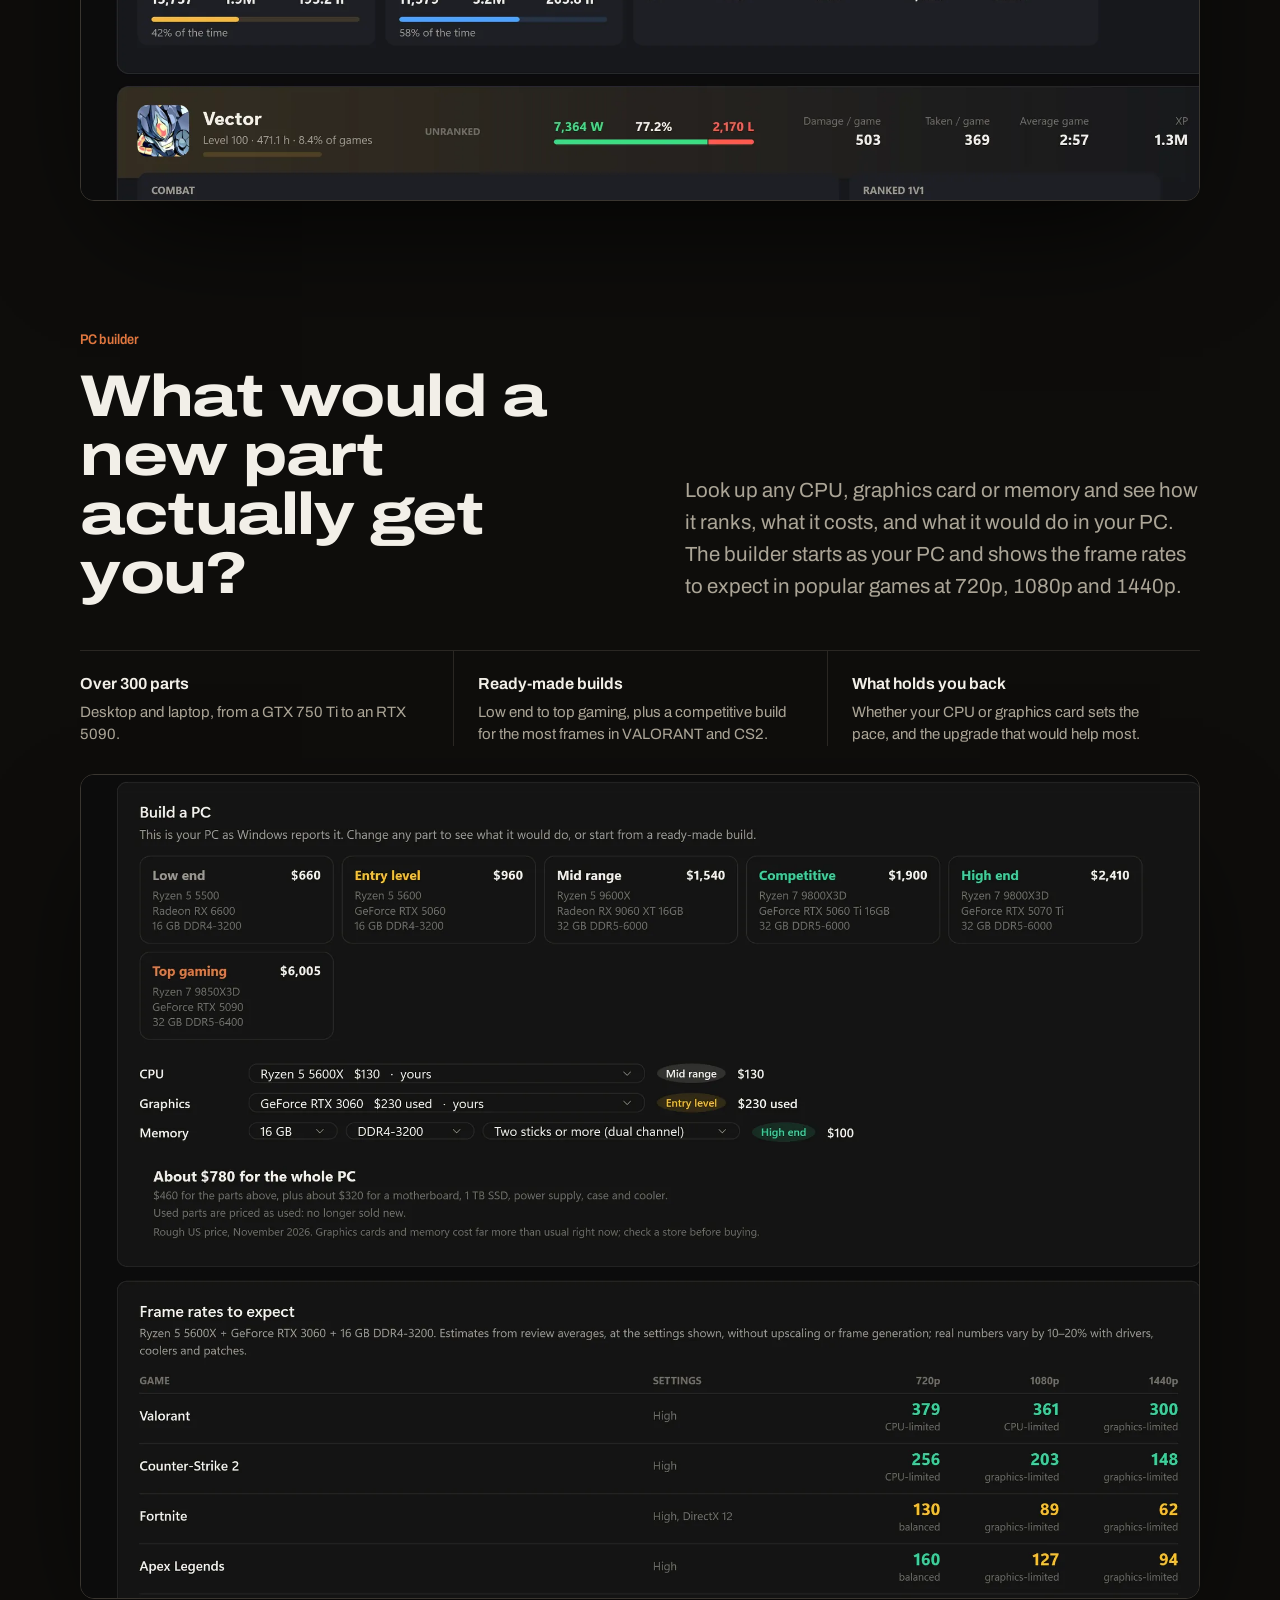
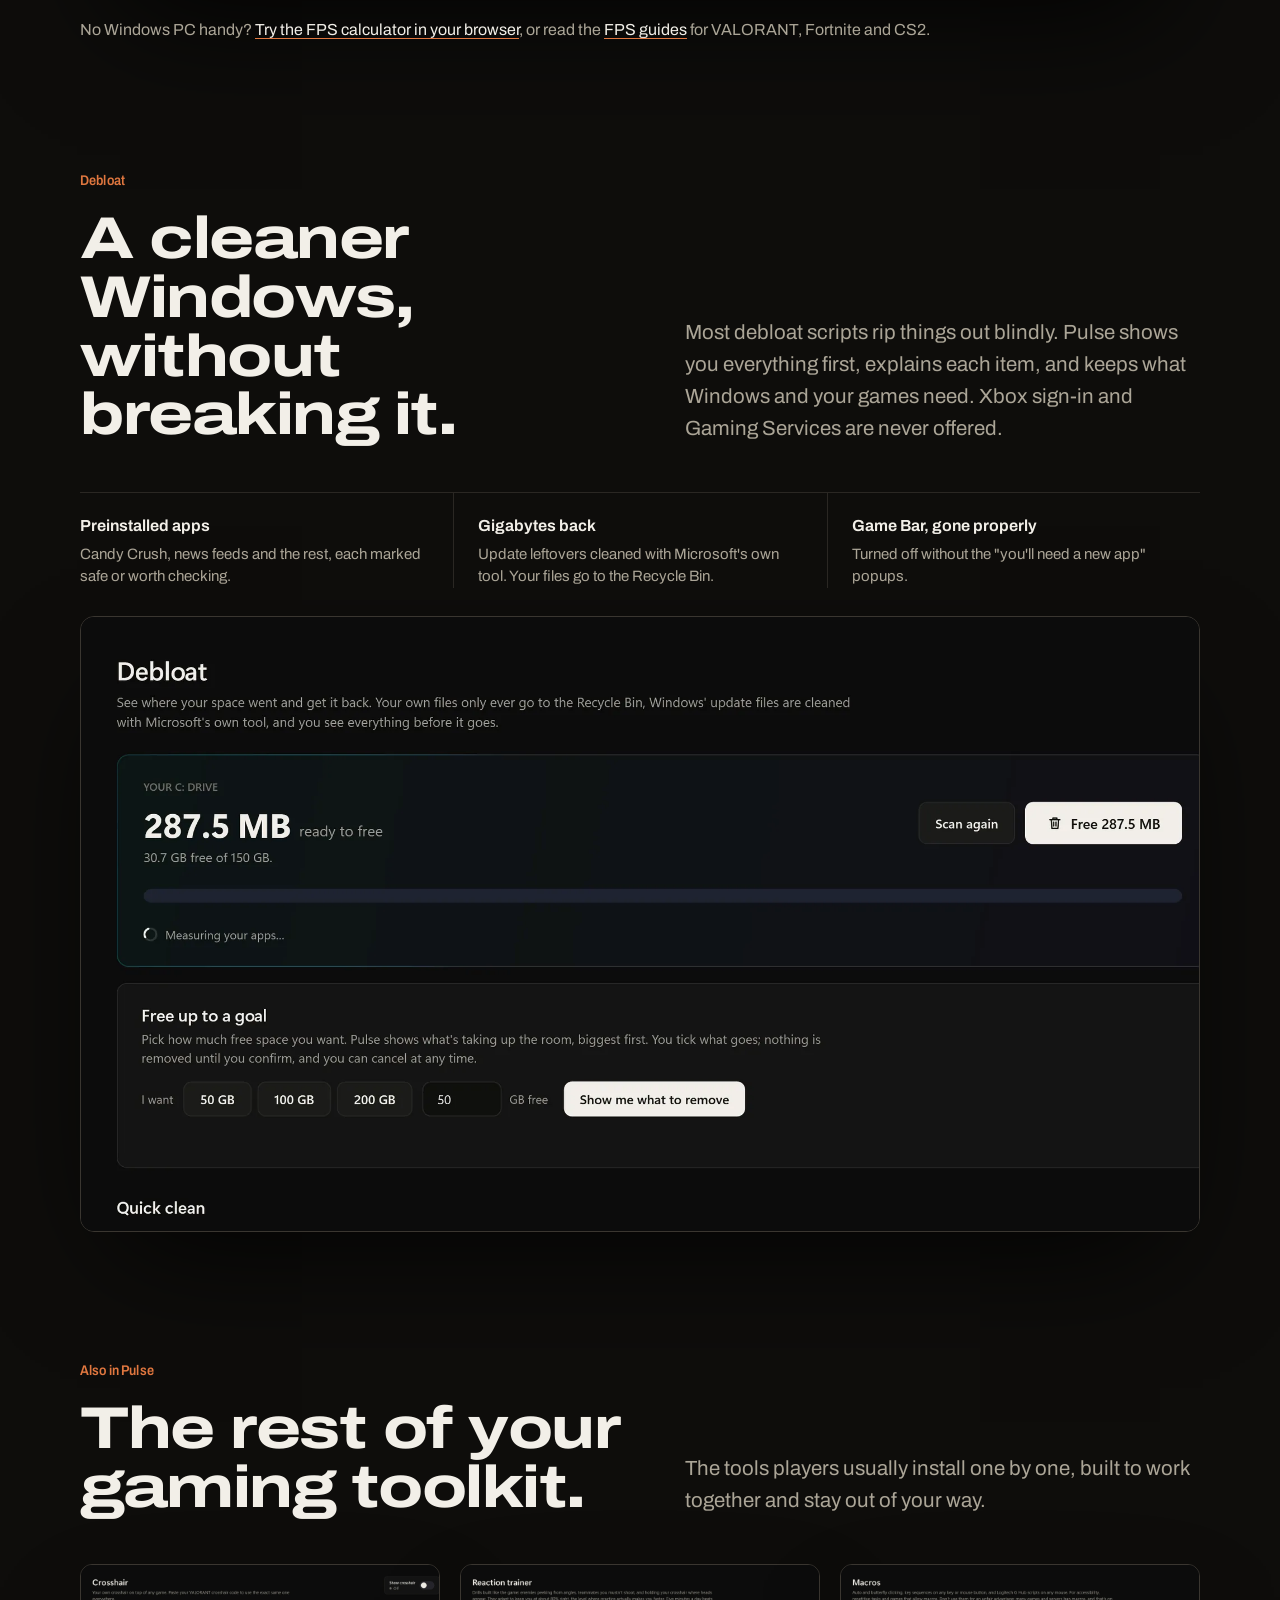
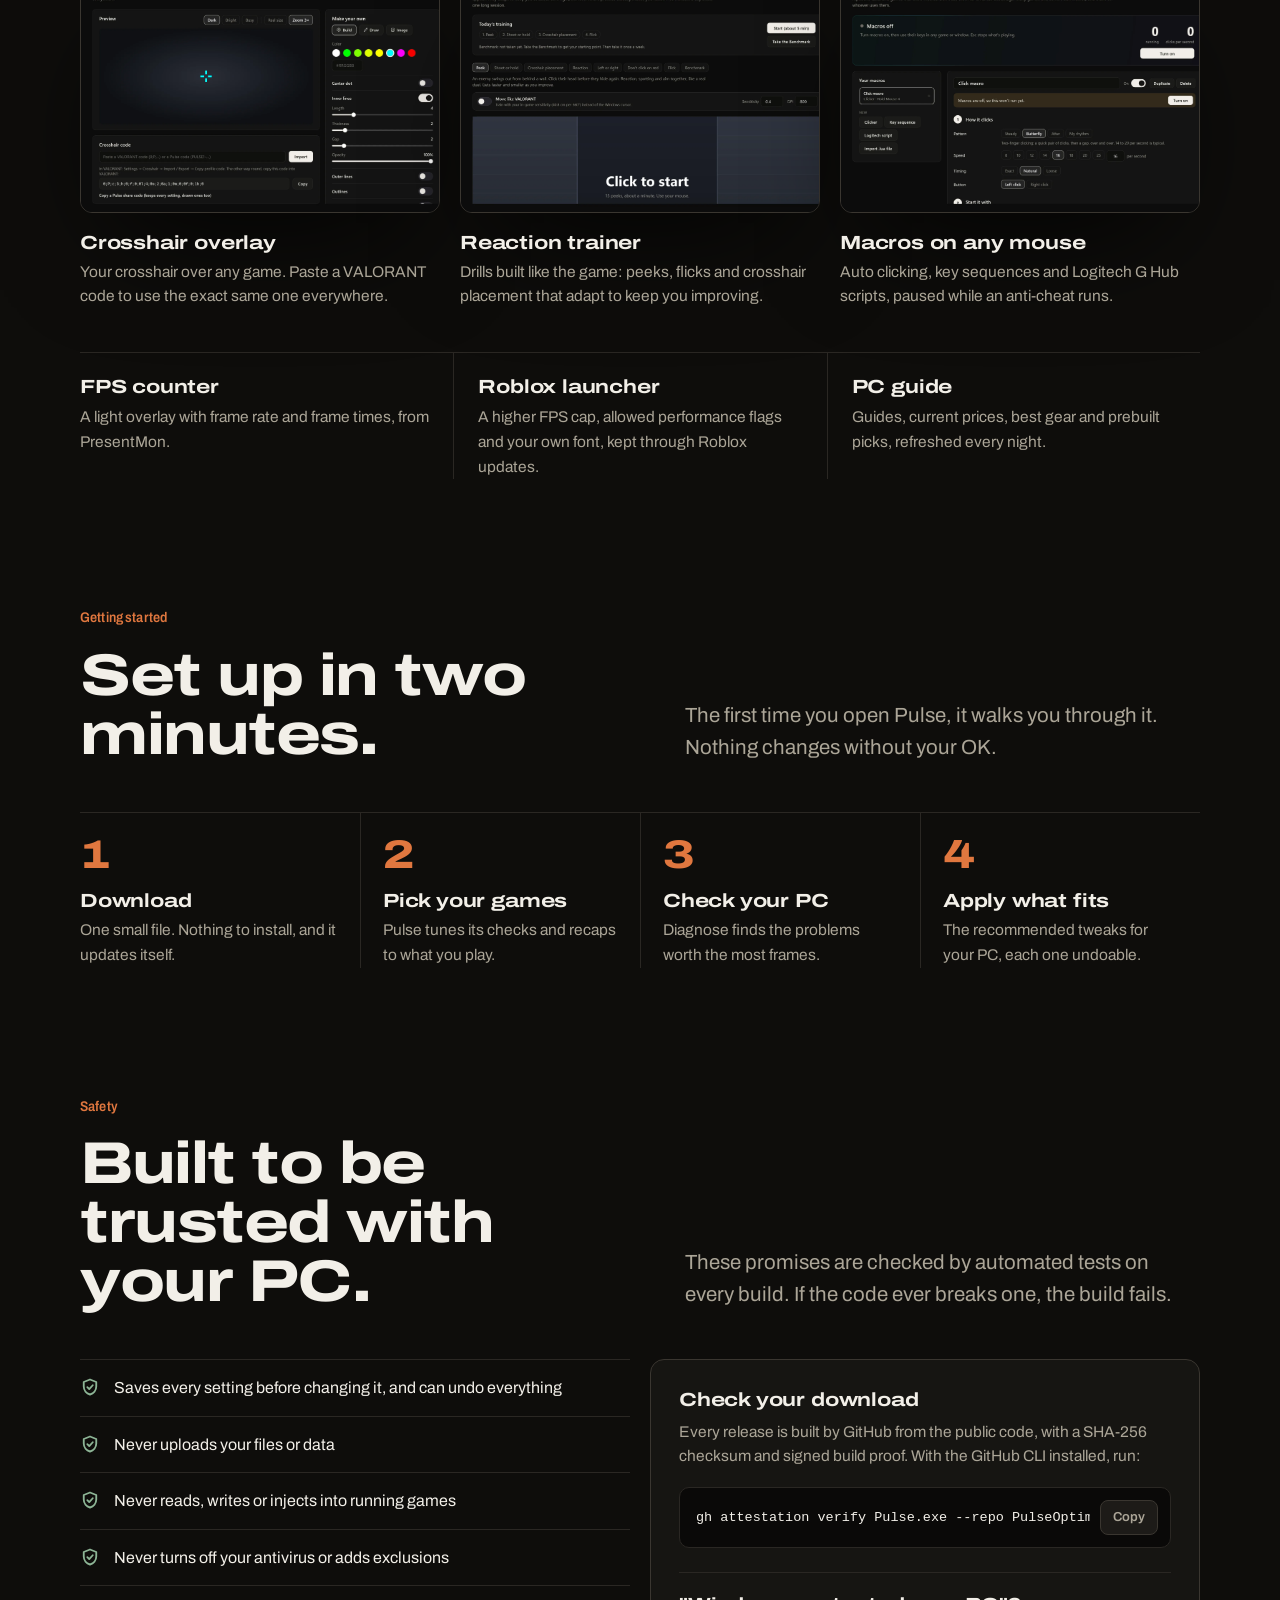
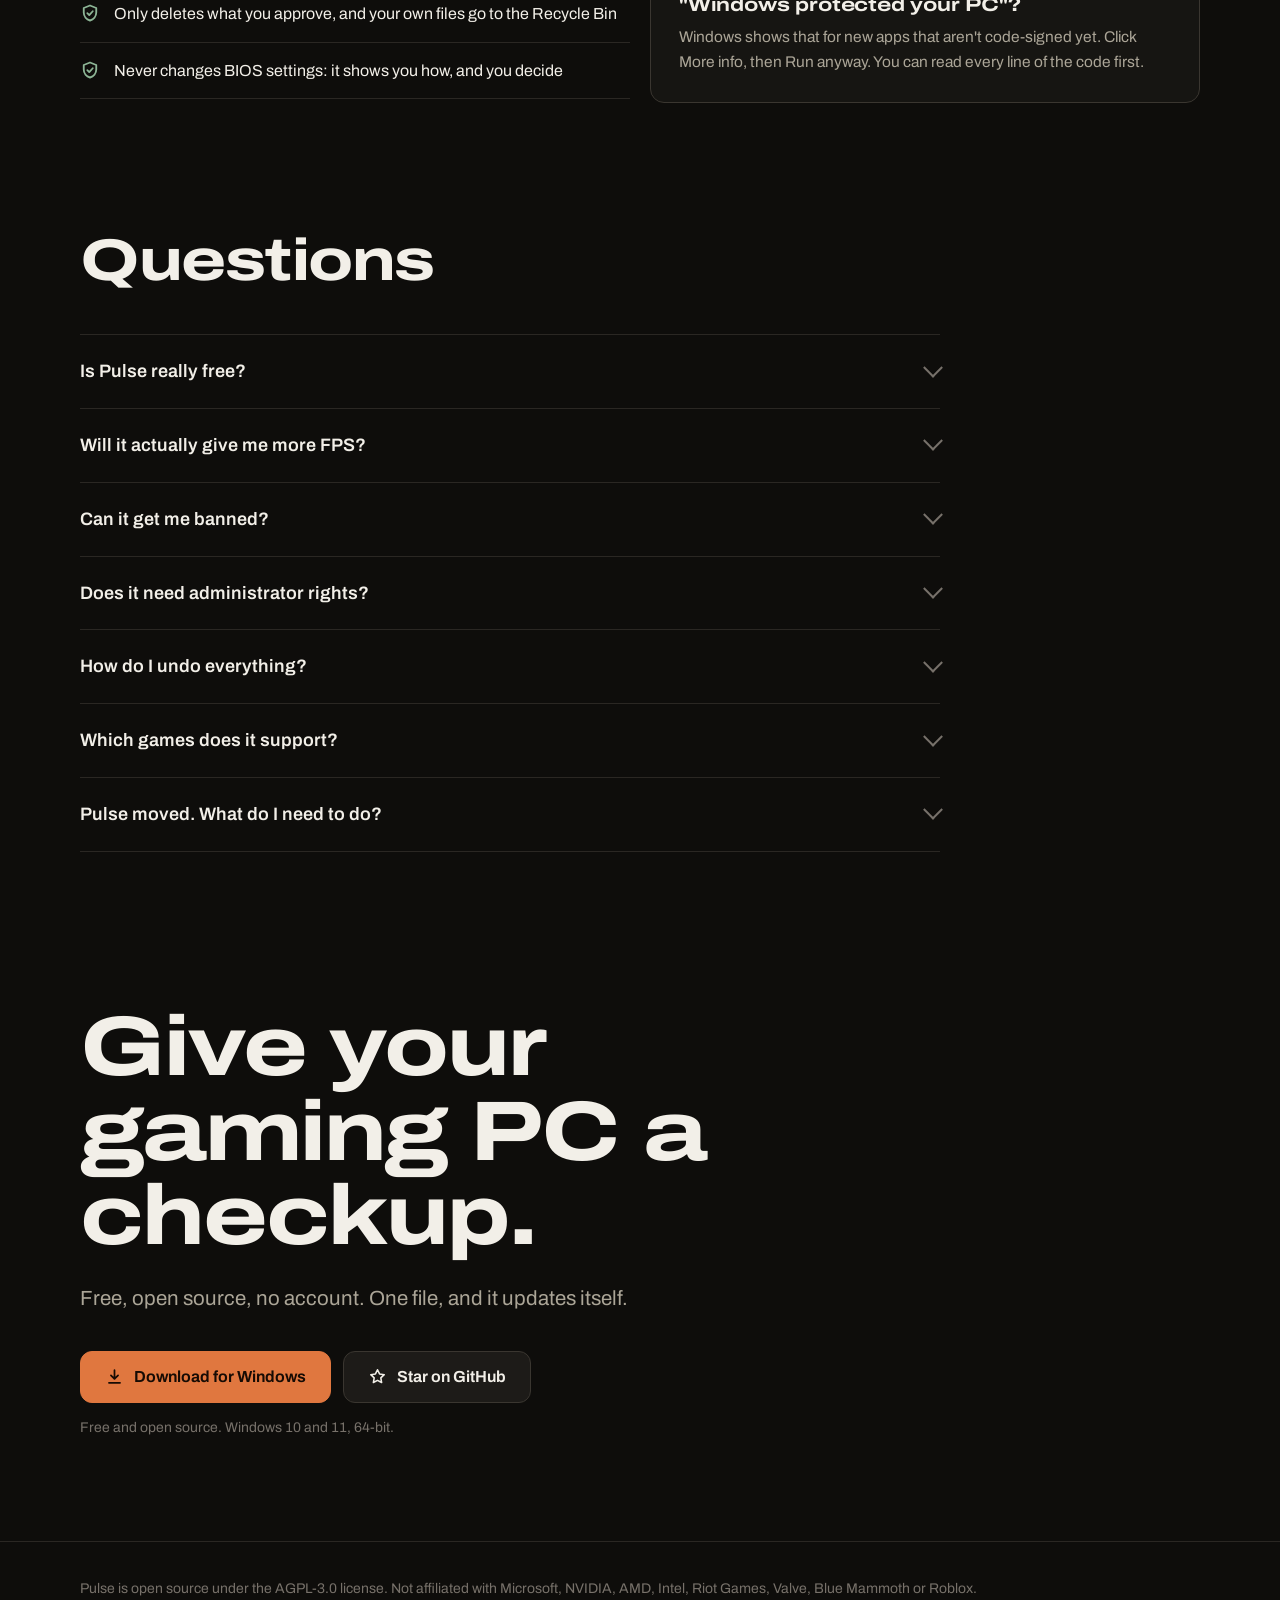
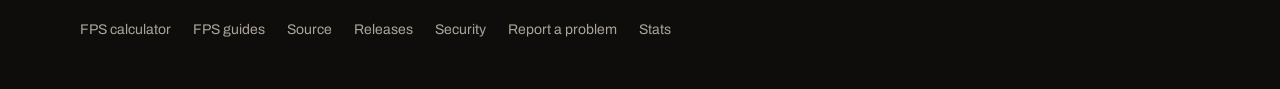
==== commit f9f673f8: "Rebuild the website: real screenshots, FPS calculator, FPS guides, stats - New home page: self-hoste" ====
--- a/index.html
+++ b/index.html
@@ -3,661 +3,546 @@
 <head>
 <meta charset="utf-8">
 <meta name="viewport" content="width=device-width, initial-scale=1">
-<title>Pulse: the free all-in-one companion for your gaming PC</title>
-<meta name="description" content="Pulse is the free all-in-one companion for your gaming PC: it fixes what slows your games, clips your best plays, recaps every match, and handles Roblox, macros, clean-up and security. One app, no account, no ads.">
-<meta property="og:title" content="Pulse">
-<meta property="og:description" content="Faster games, your best plays clipped, every match recapped. One free app for your whole gaming PC.">
+<title>Pulse: free FPS boost and PC optimizer for gamers, with clips and trackers</title>
+<meta name="description" content="Pulse finds what's really slowing your games (a monitor stuck at 60 Hz, RAM at half speed, background recording), fixes it with tweaks you can measure and undo, and adds instant replay clips, match trackers and a PC builder. Free, open source, no account.">
+<link rel="canonical" href="https://pulseoptimizerapp.github.io/">
+<meta property="og:title" content="Pulse: find what's slowing your games, fix it, prove it">
+<meta property="og:description" content="Free, open-source gaming PC companion: diagnose, measured tweaks, full-quality clips, match trackers and a PC builder with real frame rates.">
 <meta property="og:image" content="https://pulseoptimizerapp.github.io/img/og.png">
+<meta property="og:image:width" content="1200">
+<meta property="og:image:height" content="630">
+<meta property="og:url" content="https://pulseoptimizerapp.github.io/">
 <meta property="og:type" content="website">
+<meta property="og:site_name" content="Pulse">
 <meta name="twitter:card" content="summary_large_image">
 <meta name="color-scheme" content="dark">
-<meta name="theme-color" content="#0C0C0B">
+<meta name="theme-color" content="#0E0D0B">
 <link rel="icon" type="image/png" sizes="32x32" href="img/favicon-32.png">
 <link rel="icon" type="image/svg+xml" href="img/icon-small.svg">
 <link rel="apple-touch-icon" href="img/icon-180.png">
-<link rel="preconnect" href="https://fonts.googleapis.com">
-<link rel="preconnect" href="https://fonts.gstatic.com" crossorigin>
-<link href="https://fonts.googleapis.com/css2?family=JetBrains+Mono:wght@500&display=swap" rel="stylesheet">
+<link rel="preload" href="fonts/archivo.woff2" as="font" type="font/woff2" crossorigin>
+<script type="application/ld+json">
+{
+  "@context": "https://schema.org",
+  "@type": "SoftwareApplication",
+  "name": "Pulse",
+  "alternateName": "Pulse Optimizer",
+  "applicationCategory": "UtilitiesApplication",
+  "applicationSubCategory": "Game optimizer",
+  "operatingSystem": "Windows 10, Windows 11",
+  "description": "Free, open-source gaming PC companion: finds what slows your games, applies measured and undoable tweaks, records full-quality clips, tracks your matches and estimates frame rates for any PC build.",
+  "url": "https://pulseoptimizerapp.github.io/",
+  "downloadUrl": "https://github.com/PulseOptimizerApp/Pulse/releases/latest",
+  "softwareHelp": "https://pulseoptimizerapp.github.io/#faq",
+  "license": "https://www.gnu.org/licenses/agpl-3.0.html",
+  "isAccessibleForFree": true,
+  "offers": { "@type": "Offer", "price": "0", "priceCurrency": "USD" },
+  "image": "https://pulseoptimizerapp.github.io/img/og.png",
+  "screenshot": "https://pulseoptimizerapp.github.io/img/shots/home.webp"
+}
+</script>
 <style>
+  @font-face {
+    font-family: "Archivo"; src: url("fonts/archivo.woff2") format("woff2");
+    font-weight: 100 900; font-stretch: 62% 125%; font-display: swap;
+  }
   :root {
-    --bg: #0C0C0B; --bg2: #0F0F0E; --s1: #141413; --s2: #1B1B19; --hover: #22221F;
-    --line: #2A2926; --line2: #35332F;
-    --text: #F2EFE8; --dim: #9C988F; --faint: #6F6C65;
-    --a: #F2EFE8; --b: #E0773F; --c: #8DB596;
-    --grad: var(--text);
-    --good: #7DC58E; --bad: #E5674F; --warn: #E3B04B;
-    --r: 14px;
-    --max: 1160px;
+    --bg: #0E0D0B; --raise: #161512; --raise2: #1D1B18; --line: #2A2723; --line2: #3A3630;
+    --text: #F2EFE8; --dim: #ABA597; --faint: #77716A;
+    --ember: #E0773F; --ember-hi: #EE8A54; --calm: #8DB596; --warn: #E3B04B;
+    --max: 1200px; --gut: clamp(16px, 4vw, 40px);
+    --wide: 125%; --semi: 87.5%;
   }
   * { box-sizing: border-box; }
-  html { scroll-behavior: smooth; scroll-padding-top: 84px; }
-  body { margin: 0; background: var(--bg); color: var(--text); font: 16px/1.6 "Segoe UI Variable Text", "Segoe UI", system-ui, -apple-system, sans-serif; -webkit-font-smoothing: antialiased; }
+  html { scroll-behavior: smooth; scroll-padding-top: 76px; -webkit-text-size-adjust: 100%; }
+  @media (prefers-reduced-motion: reduce) { html { scroll-behavior: auto; } }
+  body {
+    margin: 0; background: var(--bg); color: var(--text);
+    font-family: "Archivo", "Segoe UI", system-ui, sans-serif; font-size: 17px; line-height: 1.6; font-weight: 400;
+    font-variant-numeric: tabular-nums; -webkit-font-smoothing: antialiased; text-rendering: optimizeLegibility;
+  }
   a { color: inherit; }
-  img, svg { display: block; }
-  .wrap { max-width: var(--max); margin: 0 auto; padding: 0 24px; }
-  .mono { font-family: "JetBrains Mono", ui-monospace, Consolas, monospace; }
-
-  /* Moved notice */
-  .moved { background: var(--s1); border-bottom: 1px solid var(--line); font-size: 13.5px; color: var(--dim); }
-  .moved .wrap { display: flex; gap: 10px; align-items: center; justify-content: center; padding-top: 9px; padding-bottom: 9px; text-align: center; }
-  .moved b { color: var(--text); font-weight: 600; }
-  .dot { width: 7px; height: 7px; border-radius: 50%; background: var(--a); flex: none; box-shadow: 0 0 0 4px rgba(242,239,232,.15); }
+  img, svg { display: block; max-width: 100%; }
+  :focus-visible { outline: 2px solid var(--ember); outline-offset: 3px; border-radius: 4px; }
+  .wrap { max-width: var(--max); margin: 0 auto; padding: 0 var(--gut); }
+  .skip { position: absolute; left: -999px; top: 8px; background: var(--text); color: var(--bg); padding: 8px 14px; border-radius: 8px; z-index: 99; }
+  .skip:focus { left: 8px; }
+
+  /* Type */
+  h1, h2, h3 { font-stretch: var(--wide); margin: 0; letter-spacing: -0.025em; }
+  h1 { font-size: clamp(40px, 7vw, 96px); line-height: .95; font-weight: 800; }
+  h2 { font-size: clamp(32px, 4.6vw, 60px); line-height: 1; font-weight: 750; }
+  h3 { font-size: 19px; line-height: 1.25; font-weight: 700; letter-spacing: -0.01em; }
+  p { margin: 0; }
+  .lead { font-size: clamp(18px, 1.6vw, 21px); line-height: 1.55; color: var(--dim); max-width: 36em; }
+  .muted { color: var(--dim); }
+  .faint { color: var(--faint); }
+  .tag { font-stretch: var(--semi); font-weight: 600; font-size: 14px; color: var(--ember); letter-spacing: .01em; }
+
+  /* Buttons */
+  .btn {
+    display: inline-flex; align-items: center; gap: 10px; height: 52px; padding: 0 24px; border-radius: 12px;
+    font: inherit; font-weight: 650; font-size: 16px; text-decoration: none; cursor: pointer;
+    border: 1px solid var(--line2); background: var(--raise2); color: var(--text); transition: background .15s, transform .15s, border-color .15s;
+  }
+  .btn:hover { background: #26231F; border-color: #4A453D; }
+  .btn.go { background: var(--ember); border-color: var(--ember); color: #160B04; }
+  .btn.go:hover { background: var(--ember-hi); transform: translateY(-1px); }
+  .btn svg { width: 19px; height: 19px; flex: none; }
+  .btn.sm { height: 40px; padding: 0 16px; font-size: 14.5px; border-radius: 10px; }
+  .ver { font-size: 14px; color: var(--faint); margin-top: 14px; min-height: 1.6em; }
 
   /* Nav */
-  nav { position: sticky; top: 0; z-index: 50; background: rgba(10,10,12,.72); backdrop-filter: saturate(160%) blur(14px); -webkit-backdrop-filter: saturate(160%) blur(14px); border-bottom: 1px solid transparent; transition: border-color .2s; }
-  nav.scrolled { border-bottom-color: var(--line); }
-  nav .wrap { display: flex; align-items: center; height: 64px; gap: 28px; }
-  .brand { display: flex; align-items: center; gap: 10px; font-weight: 700; letter-spacing: -.01em; text-decoration: none; font-size: 16.5px; }
+  .nav { position: sticky; top: 0; z-index: 50; background: rgba(14,13,11,.78); backdrop-filter: blur(14px) saturate(140%); -webkit-backdrop-filter: blur(14px) saturate(140%); border-bottom: 1px solid transparent; transition: border-color .2s; }
+  .nav.scrolled { border-bottom-color: var(--line); }
+  .nav .wrap { display: flex; align-items: center; height: 64px; gap: 30px; }
+  .brand { display: flex; align-items: center; gap: 10px; text-decoration: none; font-weight: 750; font-stretch: var(--wide); font-size: 18px; letter-spacing: -0.02em; }
   .brand img { width: 28px; height: 28px; }
-  .links { display: flex; gap: 22px; margin-left: 8px; }
-  .links a { text-decoration: none; color: var(--dim); font-size: 14.5px; transition: color .15s; }
+  .links { display: flex; gap: 24px; }
+  .links a { text-decoration: none; color: var(--dim); font-size: 15px; transition: color .15s; }
   .links a:hover { color: var(--text); }
-  .navr { margin-left: auto; display: flex; gap: 10px; align-items: center; }
-
-  .btn { display: inline-flex; align-items: center; gap: 9px; height: 42px; padding: 0 18px; border-radius: 10px; font-weight: 600; font-size: 14.5px; text-decoration: none; border: 1px solid var(--line2); background: var(--s2); color: var(--text); transition: background .15s, border-color .15s, transform .15s; cursor: pointer; }
-  .btn:hover { background: var(--hover); border-color: #3a3a44; }
-  .btn.primary { background: var(--text); color: #0C0C0B; border-color: var(--text); }
-  .btn.primary:hover { background: #fff; transform: translateY(-1px); }
-  .btn.big { height: 50px; padding: 0 24px; font-size: 15.5px; border-radius: 12px; }
-  .btn svg { width: 18px; height: 18px; }
-  .btn.sm { height: 36px; padding: 0 14px; font-size: 13.5px; }
+  .nav .right { margin-left: auto; display: flex; gap: 10px; align-items: center; }
+  .gh { display: inline-flex; align-items: center; gap: 7px; color: var(--dim); text-decoration: none; font-size: 14.5px; }
+  .gh:hover { color: var(--text); }
+  .gh svg { width: 18px; height: 18px; }
+  @media (max-width: 860px) { .links, .gh { display: none; } }
 
   /* Hero */
-  .hero { position: relative; padding: 88px 0 56px; overflow: hidden; }
-  .hero::before { content: ""; position: absolute; inset: -30% -10% auto; height: 680px; background: radial-gradient(600px 300px at 50% 30%, rgba(224,119,63,.16), transparent 70%), radial-gradient(400px 240px at 25% 20%, rgba(242,239,232,.10), transparent 70%), radial-gradient(420px 260px at 78% 25%, rgba(141,181,150,.12), transparent 70%); pointer-events: none; }
-  .hero .wrap { position: relative; text-align: center; }
-  .pill { display: inline-flex; gap: 8px; align-items: center; font-size: 13px; color: var(--dim); border: 1px solid var(--line2); background: rgba(23,23,27,.6); padding: 5px 12px 5px 6px; border-radius: 999px; text-decoration: none; }
-  .pill span { background: var(--s2); border: 1px solid var(--line2); color: var(--text); font-weight: 600; font-size: 11.5px; padding: 1px 8px; border-radius: 999px; }
-  h1 { font-size: clamp(40px, 6.4vw, 72px); line-height: 1.02; letter-spacing: -.045em; font-weight: 800; margin: 22px auto 18px; max-width: 880px; }
-  .g { background: var(--grad); -webkit-background-clip: text; background-clip: text; color: transparent; }
-  .lead { font-size: clamp(17px, 2vw, 19.5px); color: var(--dim); max-width: 680px; margin: 0 auto 30px; }
-  .cta { display: flex; gap: 12px; justify-content: center; flex-wrap: wrap; }
-  .ver { color: var(--faint); font-size: 13.5px; margin-top: 14px; }
-
-  /* App window mock */
-  .shot { margin: 56px auto 0; max-width: 1040px; border-radius: 16px; border: 1px solid var(--line2); background: var(--bg2); box-shadow: 0 40px 120px -20px rgba(0,0,0,.8), 0 0 0 1px rgba(255,255,255,.02) inset; overflow: hidden; text-align: left; }
-  .bar { height: 38px; display: flex; align-items: center; gap: 8px; padding: 0 14px; border-bottom: 1px solid var(--line); background: var(--bg); }
-  .bar i { width: 11px; height: 11px; border-radius: 50%; background: #2a2a31; }
-  .bar b { margin-left: 10px; font-size: 12.5px; color: var(--faint); font-weight: 500; }
-  .app { display: grid; grid-template-columns: 210px 1fr; min-height: 470px; }
-  .side { border-right: 1px solid var(--line); padding: 14px 10px; background: var(--bg); }
-  .side .item { display: flex; align-items: center; gap: 10px; height: 34px; padding: 0 10px; border-radius: 8px; font-size: 13.5px; color: var(--dim); }
-  .side .item.on { background: var(--s2); color: var(--text); border: 1px solid var(--line); }
-  .side .item svg { width: 16px; height: 16px; opacity: .85; }
-  .side .sec { font-size: 11px; text-transform: uppercase; letter-spacing: .08em; color: var(--faint); margin: 14px 10px 6px; }
-  .main { padding: 26px 28px; }
-  .main h3 { margin: 0; font-size: 22px; letter-spacing: -.02em; }
-  .main .sub { color: var(--dim); font-size: 13.5px; margin: 2px 0 18px; }
-  .find { display: grid; grid-template-columns: auto 1fr auto; gap: 14px; align-items: center; padding: 13px 16px; border: 1px solid var(--line); background: var(--s1); border-radius: 10px; margin-bottom: 10px; }
-  .tag { font-size: 11.5px; font-weight: 600; padding: 3px 9px; border-radius: 6px; white-space: nowrap; }
-  .tag.p { color: var(--bad); background: rgba(248,113,113,.12); }
-  .tag.c { color: var(--warn); background: rgba(251,191,36,.12); }
-  .tag.o { color: var(--good); background: rgba(52,211,153,.12); }
-  .find b { font-size: 14px; font-weight: 600; display: block; }
-  .find small { color: var(--dim); font-size: 12.5px; }
-  .mini { height: 30px; padding: 0 12px; font-size: 12.5px; border-radius: 8px; border: 1px solid var(--line2); background: var(--s2); display: inline-flex; align-items: center; white-space: nowrap; }
-  .mini.blue { background: rgba(224,119,63,.14); border-color: rgba(224,119,63,.45); color: #b9cbff; }
-
-  /* Sections */
-  section { padding: 104px 0; border-top: 1px solid var(--line); }
-  .eyebrow { font-size: 13px; font-weight: 600; letter-spacing: .08em; text-transform: uppercase; color: var(--b); margin-bottom: 14px; }
-  h2 { font-size: clamp(30px, 4vw, 46px); line-height: 1.08; letter-spacing: -.035em; margin: 0 0 16px; font-weight: 750; max-width: 760px; }
-  .intro { color: var(--dim); font-size: 17.5px; max-width: 660px; margin: 0 0 48px; }
-  .center { text-align: center; }
-  .center h2, .center .intro { margin-left: auto; margin-right: auto; }
-
-  .grid3 { display: grid; grid-template-columns: repeat(3, 1fr); gap: 14px; }
-  .grid2 { display: grid; grid-template-columns: 1fr 1fr; gap: 14px; }
-  .card { border: 1px solid var(--line); background: var(--s1); border-radius: var(--r); padding: 24px; transition: border-color .2s, background .2s; }
-  .card:hover { border-color: var(--line2); background: #131317; }
-  .card h4 { margin: 14px 0 6px; font-size: 16.5px; letter-spacing: -.01em; }
-  .card p { margin: 0; color: var(--dim); font-size: 14.5px; }
-  .ico { width: 38px; height: 38px; border-radius: 10px; display: grid; place-items: center; background: var(--s2); border: 1px solid var(--line2); }
-  .ico svg { width: 19px; height: 19px; stroke: var(--text); }
-
-  /* Feature tour (split rows) */
-  .split { display: grid; grid-template-columns: 1fr 1.08fr; gap: 64px; align-items: center; }
-  .split.rev > :first-child { order: 2; }
-  .ticks { list-style: none; padding: 0; margin: 26px 0 0; display: grid; gap: 14px; }
-  .ticks li { display: grid; grid-template-columns: 22px 1fr; gap: 12px; color: var(--dim); font-size: 15px; }
-  .ticks li b { color: var(--text); font-weight: 600; }
-  .ticks svg { width: 20px; height: 20px; margin-top: 2px; stroke: var(--a); }
-  .stage { position: relative; border: 1px solid var(--line); border-radius: 18px; background: radial-gradient(500px 260px at 70% 0%, rgba(224,119,63,.10), transparent 70%), var(--bg2); padding: 34px; min-height: 380px; display: grid; place-items: center; overflow: hidden; }
-
-  /* Match card mock (like the app) */
-  .match { width: 100%; max-width: 380px; border: 1px solid var(--line2); background: var(--s1); border-radius: 14px; padding: 18px 20px; box-shadow: 0 30px 60px -20px rgba(0,0,0,.7); }
-  .match .top { display: flex; justify-content: space-between; align-items: baseline; }
-  .match .who { font-weight: 750; letter-spacing: .02em; font-size: 15px; }
-  .match .res { font-weight: 700; font-size: 12px; letter-spacing: .06em; color: var(--good); margin-left: 8px; }
-  .rank { font-size: 11.5px; font-weight: 600; padding: 2px 9px; border-radius: 6px; background: rgba(224,119,63,.14); color: #b9cbff; }
-  .stats { display: grid; grid-template-columns: repeat(3, 1fr); gap: 10px; margin: 16px 0 14px; }
-  .stats div small { display: block; font-size: 10.5px; color: var(--faint); letter-spacing: .08em; font-weight: 600; }
-  .stats div b { font-size: 20px; letter-spacing: -.02em; font-weight: 750; }
-  .w { color: var(--good); } .l { color: var(--bad); }
-  .hl { display: inline-block; font-size: 11px; font-weight: 700; padding: 2px 8px; border-radius: 6px; background: rgba(251,191,36,.12); color: var(--warn); margin-right: 6px; }
-  .match .foot { display: flex; justify-content: space-between; color: var(--dim); font-size: 12.5px; border-top: 1px solid var(--line); padding-top: 12px; margin-top: 12px; }
-
-  .clipstage { min-height: 500px; place-items: end center; padding-top: 120px; }
-  .clipstage .toast .thumb { display: none; }
-  .lib { width: 100%; display: grid; grid-template-columns: 1fr 1fr; gap: 14px; }
-  .lt b { display: block; font-size: 14px; margin-top: 9px; } .lt small { color: var(--faint); font-size: 12px; }
-  .lp { position: relative; aspect-ratio: 16 / 9; border-radius: 10px; border: 1px solid var(--line2); overflow: hidden; }
-  .lp.g1 { background: radial-gradient(120px 80px at 30% 30%, rgba(242,239,232,.35), transparent 70%), linear-gradient(135deg, #1d2b45, #2b1f44); }
-  .lp.g2 { background: radial-gradient(120px 80px at 70% 30%, rgba(251,191,36,.28), transparent 70%), linear-gradient(135deg, #2a2234, #172a33); }
-  .lp.g3 { background: radial-gradient(120px 80px at 40% 70%, rgba(248,113,113,.28), transparent 70%), linear-gradient(135deg, #2b2a22, #1c2230); }
-  .lp.g4 { background: radial-gradient(120px 80px at 60% 40%, rgba(141,181,150,.35), transparent 70%), linear-gradient(135deg, #1c1f33, #2a1f2f); }
-  .lp span { position: absolute; left: 8px; top: 8px; font-size: 11px; font-weight: 800; color: var(--warn); background: rgba(0,0,0,.55); padding: 2px 7px; border-radius: 5px; }
-  .lp em { position: absolute; right: 8px; bottom: 8px; font-style: normal; font-size: 11px; font-family: "JetBrains Mono", monospace; color: #fff; background: rgba(0,0,0,.55); padding: 1px 6px; border-radius: 5px; }
-  /* Clip popup mock (animated like the app) */
-  .toast { position: absolute; top: 22px; right: 22px; width: 260px; border-radius: 12px; border: 1px solid #2A2A31; background: rgba(17,17,20,.96); box-shadow: 0 18px 40px -8px rgba(0,0,0,.7); overflow: hidden; animation: toast 6s cubic-bezier(.2,.8,.2,1) infinite; }
-  .toast .thumb { height: 0; background: linear-gradient(135deg, #1b2a4a, #352356 60%, #0f1b2b); animation: thumb 6s ease infinite; position: relative; }
-  .toast .thumb::after { content: "ACE"; position: absolute; left: 10px; bottom: 8px; font-size: 11px; font-weight: 800; color: var(--warn); background: rgba(0,0,0,.5); padding: 1px 7px; border-radius: 5px; }
-  .toast .row { display: flex; gap: 12px; align-items: center; padding: 12px 14px; }
-  .toast .badge { width: 34px; height: 34px; border-radius: 9px; display: grid; place-items: center; background: rgba(52,211,153,.14); flex: none; }
-  .toast .badge svg { width: 16px; height: 16px; stroke: var(--good); }
-  .toast b { display: block; font-size: 13.5px; }
-  .toast small { color: var(--dim); font-size: 12px; }
-  .toast .drain { height: 2px; background: var(--good); transform-origin: left; animation: drain 6s linear infinite; }
-  @keyframes toast { 0% { transform: translateX(40px); opacity: 0 } 6%, 82% { transform: none; opacity: 1 } 92%, 100% { transform: translateX(40px); opacity: 0 } }
-  @keyframes thumb { 0%, 22% { height: 0 } 30%, 100% { height: 140px } }
-  @keyframes drain { 0%, 22% { transform: scaleX(1) } 82%, 100% { transform: scaleX(0) } }
-
-  /* Macro mock */
-  .mac { width: 100%; max-width: 400px; display: grid; gap: 8px; }
-  .step { display: grid; grid-template-columns: 26px 1fr auto; gap: 12px; align-items: center; border: 1px solid var(--line); background: var(--s1); border-radius: 10px; padding: 10px 14px; font-size: 14px; }
-  .step .n { width: 26px; height: 26px; border-radius: 7px; background: var(--s2); color: var(--dim); display: grid; place-items: center; font-size: 12px; font-weight: 600; }
-  .key { font-family: "JetBrains Mono", monospace; font-size: 12.5px; padding: 2px 8px; border: 1px solid var(--line2); border-bottom-width: 2px; border-radius: 6px; background: var(--s2); }
-  .delay { color: var(--faint); font-size: 12.5px; padding-left: 50px; }
-
-  /* Roblox mock */
-  .rbx { width: 100%; max-width: 400px; display: grid; gap: 10px; }
-  .opt { display: flex; justify-content: space-between; align-items: center; gap: 16px; border: 1px solid var(--line); background: var(--s1); border-radius: 10px; padding: 13px 16px; }
-  .opt b { font-size: 14px; display: block; } .opt small { color: var(--dim); font-size: 12.5px; }
-  .sw { width: 38px; height: 22px; border-radius: 999px; background: var(--b); position: relative; flex: none; }
-  .sw::after { content: ""; position: absolute; top: 3px; right: 3px; width: 16px; height: 16px; border-radius: 50%; background: #fff; }
-  .sw.off { background: #26262C; } .sw.off::after { right: auto; left: 3px; background: #9a9aa3; }
-  .fps { font-family: "JetBrains Mono", monospace; font-size: 13px; padding: 4px 10px; border-radius: 7px; background: var(--s2); border: 1px solid var(--line2); }
-
-  /* Measure chart */
-  .chart { width: 100%; max-width: 480px; }
-  .chart svg { width: 100%; height: auto; }
-  .chart .grid line { stroke: #1f1f25; }
-  .chart .axis text { fill: var(--faint); font-size: 11px; font-family: inherit; }
-  .chart .trace { fill: none; stroke-width: 1.6; stroke-linejoin: round; }
-  .chart .off { stroke: #5a5a66; } .chart .on { stroke: url(#tg); }
-  .verdict { display: grid; grid-template-columns: repeat(3, 1fr); gap: 10px; margin-top: 14px; }
-  .verdict div { border: 1px solid var(--line); background: var(--s1); border-radius: 10px; padding: 10px 12px; }
-  .verdict small { color: var(--faint); font-size: 11.5px; display: block; } .verdict b { font-size: 15px; }
-
-  /* Evidence table */
-  table { width: 100%; border-collapse: collapse; font-size: 14.5px; border: 1px solid var(--line); border-radius: var(--r); overflow: hidden; }
-  th, td { text-align: left; padding: 14px 18px; border-bottom: 1px solid var(--line); vertical-align: top; }
-  th { color: var(--faint); font-weight: 600; font-size: 12px; letter-spacing: .06em; text-transform: uppercase; background: var(--s1); }
-  td { color: var(--dim); } td:first-child { color: var(--text); font-weight: 500; }
-  tr:last-child td { border-bottom: 0; }
-  .v { font-size: 12px; font-weight: 600; padding: 3px 9px; border-radius: 6px; white-space: nowrap; }
-  .v.k { color: var(--good); background: rgba(52,211,153,.12); } .v.s { color: var(--warn); background: rgba(251,191,36,.12); } .v.x { color: var(--bad); background: rgba(248,113,113,.12); }
-  .note { color: var(--faint); font-size: 13.5px; margin-top: 14px; }
+  .hero { padding: clamp(48px, 8vw, 104px) 0 0; position: relative; }
+  .hero h1 { max-width: 11.5em; }
+  .hero .lead { margin-top: 28px; }
+  .hero .cta { display: flex; gap: 12px; flex-wrap: wrap; margin-top: 36px; align-items: center; }
+  .trace { margin-top: clamp(40px, 6vw, 72px); position: relative; }
+  .trace svg { width: 100%; height: auto; overflow: visible; }
+  .trace .grid line { stroke: var(--line); stroke-width: 1; }
+  .trace .rough { fill: none; stroke: #6E685E; stroke-width: 2; stroke-linejoin: round; stroke-linecap: round; }
+  .trace .smooth { fill: none; stroke: var(--ember); stroke-width: 3; stroke-linejoin: round; stroke-linecap: round; }
+  .trace .note { font-family: inherit; font-stretch: 87.5%; font-size: 13px; fill: var(--dim); }
+  .trace .note.fix { fill: var(--calm); }
+  .trace .pin { stroke: var(--line2); stroke-width: 1; stroke-dasharray: 2 3; }
+  .trace .axis { font-family: inherit; font-size: 12px; fill: var(--faint); font-stretch: 87.5%; }
+  .js .trace .draw { stroke-dasharray: var(--len); stroke-dashoffset: var(--len); animation: draw 2.6s cubic-bezier(.6,.05,.25,1) .25s forwards; }
+  .js .trace .draw.late { animation-delay: 1.9s; animation-duration: 1.6s; }
+  .js .trace .fade { opacity: 0; animation: fade .5s ease forwards; }
+  @keyframes draw { to { stroke-dashoffset: 0; } }
+  @keyframes fade { to { opacity: 1; } }
+  @media (prefers-reduced-motion: reduce) { .js .trace .draw, .js .trace .fade { animation: none; stroke-dashoffset: 0; opacity: 1; } }
+  .trace figcaption { display: none; font-size: 14px; color: var(--faint); margin-top: 10px; }
+  @media (max-width: 700px) { .trace .note, .trace .pin, .trace .axis { display: none; } .trace figcaption { display: block; } }
+
+  /* Screens */
+  .screen { border-radius: 14px; border: 1px solid var(--line2); background: #0B0C0F; overflow: hidden; box-shadow: 0 50px 120px -40px rgba(0,0,0,.9); }
+  .screen img { width: 100%; height: auto; }
+  .hero .screen { margin-top: clamp(28px, 4vw, 48px); }
+
+  .promise { border-top: 1px solid var(--line); border-bottom: 1px solid var(--line); margin-top: clamp(56px, 8vw, 96px); }
+  .promise ul { list-style: none; margin: 0; padding: 22px 0; display: flex; flex-wrap: wrap; gap: 12px 28px; justify-content: space-between; }
+  .promise li { display: flex; align-items: center; gap: 9px; color: var(--dim); font-size: 15px; white-space: nowrap; }
+  .promise svg { width: 18px; height: 18px; color: var(--calm); flex: none; }
+
+  /* Chapters */
+  .chapter { padding: clamp(72px, 10vw, 136px) 0 0; }
+  .chapter .head { display: grid; grid-template-columns: minmax(0, 1.05fr) minmax(0, 1fr); gap: 24px 64px; align-items: end; }
+  .chapter .head .tag { grid-column: 1 / -1; margin-bottom: -8px; }
+  .chapter .copy p + p { margin-top: 14px; }
+  .facts { display: grid; grid-template-columns: repeat(3, minmax(0, 1fr)); gap: 0; margin: clamp(32px, 4vw, 48px) 0 28px; border-top: 1px solid var(--line); }
+  .facts div { padding: 20px 24px 0 0; }
+  .facts div + div { padding-left: 24px; border-left: 1px solid var(--line); }
+  .facts b { display: block; font-weight: 650; font-size: 16px; margin-bottom: 4px; }
+  .facts span { color: var(--dim); font-size: 15px; line-height: 1.5; display: block; }
+  @media (max-width: 860px) {
+    .chapter .head { grid-template-columns: 1fr; }
+    .facts { grid-template-columns: 1fr; }
+    .facts div, .facts div + div { padding: 16px 0; border-left: 0; border-bottom: 1px solid var(--line); }
+  }
+  .crop { aspect-ratio: var(--ar, 16/9); overflow: hidden; }
+  .crop img { width: 100%; height: 100%; object-fit: cover; object-position: top left; }
+  .try { margin-top: 18px; color: var(--dim); font-size: 16px; }
+  .try a { color: var(--text); text-decoration-color: var(--ember); text-underline-offset: 3px; }
+
+  /* Verdict (measure) */
+  .split { display: grid; grid-template-columns: minmax(0, 1.4fr) minmax(0, 1fr); gap: 20px; }
+  @media (max-width: 860px) { .split { grid-template-columns: 1fr; } }
+  .verdict { border: 1px solid var(--line2); border-radius: 14px; background: var(--raise); padding: 26px; display: flex; flex-direction: column; }
+  .verdict h3 { font-size: 17px; }
+  .verdict .rows { margin: 18px 0; display: grid; gap: 10px; }
+  .verdict .row { display: flex; justify-content: space-between; gap: 16px; font-size: 15.5px; border-bottom: 1px solid var(--line); padding-bottom: 10px; }
+  .verdict .row span:first-child { color: var(--dim); }
+  .verdict .row b { font-weight: 650; }
+  .verdict .call { margin-top: auto; padding: 14px 16px; border-radius: 10px; background: rgba(141,181,150,.09); border: 1px solid rgba(141,181,150,.3); font-size: 15px; }
+  .verdict .call b { color: var(--calm); display: block; margin-bottom: 2px; }
+  .verdict svg.mini { width: 100%; height: 90px; margin-top: 6px; }
+
+  /* More grid */
+  .more { display: grid; grid-template-columns: repeat(3, minmax(0, 1fr)); gap: 20px; margin-top: clamp(32px, 4vw, 48px); }
+  .more article { display: flex; flex-direction: column; }
+  .more .screen { border-radius: 12px; }
+  .more h3 { margin-top: 18px; }
+  .more p { color: var(--dim); font-size: 15.5px; margin-top: 6px; line-height: 1.55; }
+  .extras { display: grid; grid-template-columns: repeat(3, minmax(0, 1fr)); gap: 0; margin-top: 44px; border-top: 1px solid var(--line); }
+  .extras div { padding: 22px 24px 0 0; }
+  .extras div + div { padding-left: 24px; border-left: 1px solid var(--line); }
+  .extras p { color: var(--dim); font-size: 15.5px; margin-top: 6px; }
+  @media (max-width: 860px) {
+    .more, .extras { grid-template-columns: 1fr; }
+    .extras div, .extras div + div { padding: 16px 0; border-left: 0; border-bottom: 1px solid var(--line); }
+  }
+
+  /* Setup steps */
+  .steps { list-style: none; padding: 0; margin: clamp(32px, 4vw, 48px) 0 0; display: grid; grid-template-columns: repeat(4, minmax(0, 1fr)); counter-reset: s; border-top: 1px solid var(--line); }
+  .steps li { counter-increment: s; padding: 22px 22px 0 0; }
+  .steps li + li { padding-left: 22px; border-left: 1px solid var(--line); }
+  .steps li::before { content: counter(s); display: block; font-stretch: var(--wide); font-weight: 800; font-size: 40px; line-height: 1; color: var(--ember); margin-bottom: 14px; }
+  .steps p { color: var(--dim); font-size: 15.5px; margin-top: 6px; }
+  @media (max-width: 860px) {
+    .steps { grid-template-columns: 1fr 1fr; }
+    .steps li, .steps li + li { padding: 18px 16px 18px 0; border-left: 0; border-bottom: 1px solid var(--line); }
+  }
 
   /* Safety */
-  .promise { display: grid; grid-template-columns: repeat(3, 1fr); gap: 14px; }
-  .promise div { display: flex; gap: 12px; align-items: flex-start; border: 1px solid var(--line); background: var(--s1); border-radius: 12px; padding: 16px 18px; font-size: 14.5px; }
-  .promise svg { width: 18px; height: 18px; stroke: var(--good); flex: none; margin-top: 3px; }
-  .verify { margin-top: 26px; border: 1px solid var(--line); background: var(--bg2); border-radius: var(--r); padding: 22px 24px; }
-  .verify p { margin: 0 0 12px; color: var(--dim); font-size: 14.5px; }
-  pre { margin: 0; overflow-x: auto; padding: 14px 16px; border-radius: 10px; background: #070709; border: 1px solid var(--line); font: 500 13px/1.6 "JetBrains Mono", monospace; color: #cfd3dc; }
+  .safe { display: grid; grid-template-columns: minmax(0, 1fr) minmax(0, 1fr); gap: 20px; margin-top: clamp(32px, 4vw, 48px); }
+  @media (max-width: 860px) { .safe { grid-template-columns: 1fr; } }
+  .safe > *, .split > *, .head > * { min-width: 0; }
+  .rules { list-style: none; margin: 0; padding: 0; border-top: 1px solid var(--line); }
+  .rules li { display: flex; gap: 14px; padding: 15px 0; border-bottom: 1px solid var(--line); font-size: 16px; }
+  .rules svg { width: 20px; height: 20px; color: var(--calm); flex: none; margin-top: 2px; }
+  .verify { border: 1px solid var(--line2); border-radius: 14px; background: var(--raise); padding: 28px; }
+  .verify p { color: var(--dim); font-size: 15.5px; margin-top: 8px; }
+  .cmd { min-width: 0; display: flex; align-items: center; gap: 10px; margin-top: 18px; background: #0A0908; border: 1px solid var(--line); border-radius: 10px; padding: 12px 12px 12px 16px; }
+  .cmd code { font-family: ui-monospace, "Cascadia Mono", Consolas, monospace; font-size: 13.5px; color: var(--text); overflow-x: auto; white-space: nowrap; flex: 1; }
+  .copy-btn { flex: none; font: inherit; font-size: 13px; font-weight: 600; color: var(--dim); background: var(--raise2); border: 1px solid var(--line2); border-radius: 8px; padding: 6px 12px; cursor: pointer; }
+  .copy-btn:hover { color: var(--text); }
+  .verify .smartscreen { margin-top: 24px; padding-top: 20px; border-top: 1px solid var(--line); }
 
   /* FAQ */
-  .faq { max-width: 820px; margin: 0 auto; }
-  details { border-bottom: 1px solid var(--line); padding: 4px 0; }
-  summary { cursor: pointer; list-style: none; padding: 18px 36px 18px 0; font-weight: 600; font-size: 16.5px; position: relative; }
-  summary::-webkit-details-marker { display: none; }
-  summary::after { content: ""; position: absolute; right: 6px; top: 26px; width: 9px; height: 9px; border-right: 2px solid var(--dim); border-bottom: 2px solid var(--dim); transform: rotate(45deg); transition: transform .2s; }
-  details[open] summary::after { transform: rotate(-135deg); top: 30px; }
-  details p { margin: 0 0 20px; color: var(--dim); font-size: 15px; max-width: 720px; }
-
-  /* Final CTA */
-  .final { text-align: center; padding: 120px 0; position: relative; overflow: hidden; }
-  .final::before { content: ""; position: absolute; inset: 0; background: radial-gradient(520px 240px at 50% 60%, rgba(224,119,63,.14), transparent 70%); pointer-events: none; }
-  .final .wrap { position: relative; }
-  .final img { width: 64px; height: 64px; margin: 0 auto 22px; }
-
-  footer { border-top: 1px solid var(--line); padding: 34px 0 48px; color: var(--faint); font-size: 13.5px; }
-  footer .wrap { display: flex; gap: 20px; flex-wrap: wrap; align-items: center; justify-content: space-between; }
-  footer nav { position: static; background: none; backdrop-filter: none; border: 0; display: flex; gap: 20px; flex-wrap: wrap; }
-  footer a { text-decoration: none; color: var(--dim); } footer a:hover { color: var(--text); }
-
-  /* Trust strip */
-  .trust { display: flex; flex-wrap: wrap; justify-content: center; gap: 8px 22px; margin-top: 22px; color: var(--dim); font-size: 13.5px; }
-  .trust span { display: inline-flex; align-items: center; gap: 7px; }
-  .trust svg { width: 15px; height: 15px; stroke: var(--good); }
-
-  /* Numbers */
-  .nums { display: grid; grid-template-columns: repeat(4, 1fr); border: 1px solid var(--line); border-radius: var(--r); background: var(--s1); margin-top: 64px; }
-  .nums div { padding: 22px 24px; border-right: 1px solid var(--line); text-align: left; }
-  .nums div:last-child { border-right: 0; }
-  .nums b { display: block; font-size: 30px; letter-spacing: -.03em; font-weight: 800; }
-  .nums small { color: var(--dim); font-size: 13.5px; }
-
-  /* Bento */
-  .bento { display: grid; grid-template-columns: repeat(6, 1fr); grid-auto-rows: minmax(200px, auto); gap: 14px; }
-  .tile { position: relative; overflow: hidden; border: 1px solid var(--line); background: var(--s1); border-radius: 16px; padding: 24px; text-decoration: none; display: flex; flex-direction: column; transition: border-color .2s, transform .2s; }
-  .tile:hover { border-color: var(--line2); transform: translateY(-2px); }
-  .tile h4 { margin: 14px 0 6px; font-size: 18px; letter-spacing: -.015em; }
-  .tile p { margin: 0; color: var(--dim); font-size: 14.5px; max-width: 440px; }
-  .tile .more { margin-top: auto; padding-top: 16px; font-size: 13.5px; color: var(--b); font-weight: 600; }
-  .tile.w3 { grid-column: span 3; } .tile.w2 { grid-column: span 2; } .tile.w4 { grid-column: span 4; }
-  .tile::after { content: ""; position: absolute; inset: auto -20% -60% auto; width: 320px; height: 320px; border-radius: 50%; background: radial-gradient(closest-side, var(--glow, rgba(224,119,63,.16)), transparent); pointer-events: none; }
-  .tile.c1 { --glow: rgba(242,239,232,.16); } .tile.c2 { --glow: rgba(141,181,150,.18); } .tile.c3 { --glow: rgba(52,211,153,.14); } .tile.c4 { --glow: rgba(251,191,36,.12); } .tile.c5 { --glow: rgba(248,113,113,.12); }
-
-  /* One app instead of many */
-  .swap { display: grid; grid-template-columns: 1fr auto 1fr; gap: 28px; align-items: center; }
-  .stack { display: grid; gap: 10px; }
-  .stack div { display: flex; justify-content: space-between; gap: 12px; border: 1px solid var(--line); background: var(--s1); border-radius: 10px; padding: 12px 16px; font-size: 14.5px; color: var(--dim); }
-  .stack div s { color: var(--faint); text-decoration-color: rgba(248,113,113,.7); }
-  .stack div em { font-style: normal; font-size: 12.5px; color: var(--faint); }
-  .arrow { width: 54px; height: 54px; border-radius: 50%; display: grid; place-items: center; border: 1px solid var(--line2); background: var(--s2); }
-  .arrow svg { width: 22px; height: 22px; stroke: var(--text); }
-  .one { border: 1px solid rgba(224,119,63,.45); background: radial-gradient(400px 200px at 30% 0%, rgba(224,119,63,.16), transparent 70%), var(--s1); border-radius: 18px; padding: 28px; }
-  .one .brand { font-size: 20px; margin-bottom: 14px; } .one .brand img { width: 34px; height: 34px; }
-  .one ul { list-style: none; padding: 0; margin: 0; display: grid; gap: 10px; }
-  .one li { display: flex; gap: 10px; color: var(--text); font-size: 15px; }
-  .one li svg { width: 18px; height: 18px; stroke: var(--good); flex: none; margin-top: 3px; }
-
-  .specs { display: flex; flex-wrap: wrap; gap: 8px; margin-top: 20px; }
-  .specs span { font-size: 12.5px; font-weight: 600; color: var(--text); background: var(--s2); border: 1px solid var(--line2); border-radius: 999px; padding: 5px 11px; }
-
-  /* Debloat list */
-  .dl-list { width: 100%; max-width: 420px; display: grid; gap: 8px; }
-  .dl-item { display: grid; grid-template-columns: 20px 1fr auto; gap: 12px; align-items: center; border: 1px solid var(--line); background: var(--s1); border-radius: 10px; padding: 11px 14px; font-size: 14px; }
-  .dl-item small { display: block; color: var(--faint); font-size: 12px; }
-  .box { width: 18px; height: 18px; border-radius: 5px; border: 1.5px solid var(--line2); display: grid; place-items: center; }
-  .box.on { background: var(--b); border-color: var(--b); }
-  .box.on::after { content: ""; width: 8px; height: 4px; border-left: 2px solid #fff; border-bottom: 2px solid #fff; transform: rotate(-45deg) translate(1px, -1px); }
-  .dl-total { display: flex; justify-content: space-between; align-items: center; margin-top: 6px; padding: 12px 14px; border-radius: 10px; background: rgba(224,119,63,.10); border: 1px solid rgba(224,119,63,.35); font-size: 14px; }
-  .dl-total b { font-size: 18px; }
-
-  /* Tweak categories */
-  .cats { display: grid; grid-template-columns: repeat(5, 1fr); gap: 12px; margin-bottom: 30px; }
-  .cats div { border: 1px solid var(--line); background: var(--s1); border-radius: 12px; padding: 16px; }
-  .cats b { display: block; font-size: 14.5px; margin-bottom: 4px; } .cats small { color: var(--dim); font-size: 13px; }
-
-  /* Reveal on scroll */
-  .rv { opacity: 0; transform: translateY(14px); transition: opacity .6s ease, transform .6s cubic-bezier(.2,.8,.2,1); }
-  .rv.in { opacity: 1; transform: none; }
-  @media (prefers-reduced-motion: reduce) { .rv { opacity: 1; transform: none; transition: none; } .toast, .toast .thumb, .toast .drain { animation: none; } .toast .thumb { height: 140px; } html { scroll-behavior: auto; } }
-
-  @media (max-width: 980px) {
-    .links { display: none; }
-    .split, .split.rev { grid-template-columns: 1fr; gap: 36px; }
-    .split.rev > :first-child { order: 0; }
-    .grid3, .promise { grid-template-columns: 1fr 1fr; }
-    .bento { grid-template-columns: 1fr 1fr; } .tile.w3, .tile.w2, .tile.w4 { grid-column: span 1; } .tile.full { grid-column: span 2; }
-    .swap { grid-template-columns: 1fr; } .arrow { transform: rotate(90deg); margin: 0 auto; }
-    .cats { grid-template-columns: 1fr 1fr; }
-    .nums { grid-template-columns: 1fr 1fr; } .nums div:nth-child(2) { border-right: 0; } .nums div:nth-child(-n+2) { border-bottom: 1px solid var(--line); }
-    .app { grid-template-columns: 1fr; } .side { display: none; }
-  }
-  @media (max-width: 640px) {
-    section { padding: 76px 0; }
-    .grid3, .grid2, .promise, .bento { grid-template-columns: 1fr; } .tile.full { grid-column: span 1; }
-    .nums b { font-size: 24px; }
-    .find { grid-template-columns: 1fr; gap: 8px; } .find .tag { justify-self: start; } .find .mini, .find > span:empty { display: none; }
-    .main { padding: 20px 16px; }
-    .navr .btn:not(.primary) { display: none; }
-    th:nth-child(3), td:nth-child(3) { display: none; }
-    .stage { padding: 20px; min-height: 320px; }
-    .toast { width: 220px; right: 12px; top: 12px; }
-    .clipstage { min-height: 430px; }
-    .toast .thumb { animation-name: thumbS; }
-    @keyframes thumbS { 0%, 22% { height: 0 } 30%, 100% { height: 110px } }
-  }
-  /* Flat: no background glows, no purple-blue fills. */
-  .stage { background: var(--s1) !important; }
-  .one { background: var(--s1) !important; border-color: var(--line2) !important; }
-  .lp.g1 { background: #2a2622 !important; } .lp.g2 { background: #23271f !important; } .lp.g3 { background: #2b221e !important; } .lp.g4 { background: #1f2422 !important; }
-  .toast .thumb { background: #22221F !important; }
-  .hero::before, .final::before, .tile::after { display: none !important; }
-  .dot { box-shadow: none !important; }
+  .faq { margin-top: clamp(28px, 4vw, 44px); border-top: 1px solid var(--line); max-width: 860px; }
+  .faq details { border-bottom: 1px solid var(--line); }
+  .faq summary { list-style: none; cursor: pointer; display: flex; justify-content: space-between; gap: 20px; align-items: center; padding: 22px 0; font-size: 18px; font-weight: 600; }
+  .faq summary::-webkit-details-marker { display: none; }
+  .faq summary::after { content: ""; width: 12px; height: 12px; flex: none; border-right: 2px solid var(--faint); border-bottom: 2px solid var(--faint); transform: rotate(45deg) translate(-3px, -3px); transition: transform .2s; }
+  .faq details[open] summary::after { transform: rotate(225deg) translate(-3px, -3px); }
+  .faq details p { color: var(--dim); padding: 0 0 24px; max-width: 46em; }
+
+  /* End */
+  .end { padding: clamp(88px, 12vw, 160px) 0 clamp(64px, 8vw, 104px); }
+  .end h2 { font-size: clamp(40px, 6.6vw, 92px); max-width: 10em; }
+  .end .cta { display: flex; gap: 12px; flex-wrap: wrap; margin-top: 36px; }
+  footer { border-top: 1px solid var(--line); padding: 36px 0 48px; color: var(--faint); font-size: 14px; }
+  footer .wrap { display: flex; flex-wrap: wrap; gap: 18px 40px; justify-content: space-between; }
+  footer nav { display: flex; flex-wrap: wrap; gap: 10px 22px; }
+  footer a { color: var(--dim); text-decoration: none; }
+  footer a:hover { color: var(--text); }
+
+  .rv { opacity: 1; }
+  .js .rv { opacity: 0; transform: translateY(14px); transition: opacity .6s ease, transform .6s ease; }
+  .js .rv.in { opacity: 1; transform: none; }
+  @media (prefers-reduced-motion: reduce) { .js .rv { opacity: 1; transform: none; transition: none; } }
 </style>
+<script>document.documentElement.classList.add("js");</script>
 </head>
 <body>
-
-<div class="moved"><div class="wrap"><span class="dot"></span><span><b>Pulse has a new home.</b> On version 0.4.11 or older? Download the new version once below and Pulse updates itself from here from then on.</span></div></div>
-
-<nav id="nav">
-  <div class="wrap">
-    <a class="brand" href="#"><img src="img/icon-small.svg" alt="">Pulse</a>
-    <div class="links">
+<a class="skip" href="#main">Skip to content</a>
+
+<header class="nav" id="nav">
+  <div class="wrap">
+    <a class="brand" href="./" aria-label="Pulse home"><img src="img/icon.svg" alt="" width="28" height="28">Pulse</a>
+    <nav class="links" aria-label="Sections">
+      <a href="#diagnose">Diagnose</a>
+      <a href="#tweaks">Tweaks</a>
       <a href="#clips">Clips</a>
-      <a href="#tweaks">Tweaks</a>
-      <a href="#macros">Macros</a>
-      <a href="#debloat">Debloat</a>
-      <a href="#games">Games</a>
-      <a href="#roblox">Roblox</a>
-      <a href="#safety">Safety</a>
+      <a href="#trackers">Trackers</a>
+      <a href="fps-calculator/">FPS calculator</a>
+      <a href="guides/">FPS guides</a>
       <a href="#faq">FAQ</a>
-    </div>
-    <div class="navr">
-      <a class="btn sm src" href="#">Source</a>
-      <a class="btn sm primary dl" href="#">Download</a>
-    </div>
-  </div>
-</nav>
-
-<header class="hero">
-  <div class="wrap">
-    <a class="pill rv" href="#clips"><span>New</span> Auto clips for your aces, and a recap after every match</a>
-    <h1 class="rv">Flawless clips. Faster games. <span class="g">One free app.</span></h1>
-    <p class="lead rv">Record your best plays in full quality without slowing your game, apply tweaks that prove they work, run macros on any mouse, and strip the bloat out of Windows. Pulse is the all-in-one companion for your gaming PC.</p>
+    </nav>
+    <div class="right">
+      <a class="gh src" href="https://github.com/PulseOptimizerApp/Pulse" aria-label="Pulse on GitHub"><svg viewBox="0 0 16 16" fill="currentColor" aria-hidden="true"><path d="M8 0C3.58 0 0 3.58 0 8c0 3.54 2.29 6.53 5.47 7.59.4.07.55-.17.55-.38 0-.19-.01-.82-.01-1.49-2.01.37-2.53-.49-2.69-.94-.09-.23-.48-.94-.82-1.13-.28-.15-.68-.52-.01-.53.63-.01 1.08.58 1.23.82.72 1.21 1.87.87 2.33.66.07-.52.28-.87.51-1.07-1.78-.2-3.64-.89-3.64-3.95 0-.87.31-1.59.82-2.15-.08-.2-.36-1.02.08-2.12 0 0 .67-.21 2.2.82.64-.18 1.32-.27 2-.27.68 0 1.36.09 2 .27 1.53-1.04 2.2-.82 2.2-.82.44 1.1.16 1.92.08 2.12.51.56.82 1.27.82 2.15 0 3.07-1.87 3.75-3.65 3.95.29.25.54.73.54 1.48 0 1.07-.01 1.93-.01 2.2 0 .21.15.46.55.38A8.013 8.013 0 0016 8c0-4.42-3.58-8-8-8z"/></svg><span class="stars">GitHub</span></a>
+      <a class="btn go sm dl" href="https://github.com/PulseOptimizerApp/Pulse/releases/latest/download/Pulse.exe" data-goatcounter-click="download-nav">Download</a>
+    </div>
+  </div>
+</header>
+
+<main id="main">
+<section class="hero">
+  <div class="wrap">
+    <h1 class="rv">Find what's slowing your games. Fix it. Prove it.</h1>
+    <p class="lead rv">Pulse checks your PC for the setup mistakes that cost the most frames, fixes them with tweaks you can measure and undo, and adds full-quality clips, match trackers and a PC builder. One free app for your gaming PC.</p>
     <div class="cta rv">
-      <a class="btn big primary dl" href="#"><svg viewBox="0 0 24 24" fill="none" stroke="currentColor" stroke-width="2" stroke-linecap="round" stroke-linejoin="round"><path d="M12 3v12m0 0l-5-5m5 5l5-5M4 21h16"/></svg>Download for Windows</a>
-      <a class="btn big src" href="#"><svg viewBox="0 0 24 24" fill="currentColor"><path d="M12 .5a11.5 11.5 0 00-3.6 22.4c.6.1.8-.3.8-.6v-2c-3.2.7-3.9-1.5-3.9-1.5-.5-1.3-1.3-1.7-1.3-1.7-1-.7.1-.7.1-.7 1.2.1 1.8 1.2 1.8 1.2 1 1.8 2.8 1.3 3.5 1 .1-.8.4-1.3.7-1.6-2.6-.3-5.3-1.3-5.3-5.7 0-1.3.5-2.3 1.2-3.1-.1-.3-.5-1.5.1-3.1 0 0 1-.3 3.2 1.2a11 11 0 015.8 0c2.2-1.5 3.2-1.2 3.2-1.2.6 1.6.2 2.8.1 3.1.8.8 1.2 1.8 1.2 3.1 0 4.4-2.7 5.4-5.3 5.7.4.4.8 1.1.8 2.2v3.3c0 .3.2.7.8.6A11.5 11.5 0 0012 .5z"/></svg>View the source</a>
-    </div>
-    <div class="ver">Free and open source. Windows 10 and 11, 64-bit.</div>
-    <div class="trust rv"><span><svg viewBox="0 0 24 24" fill="none" stroke-width="2.6" stroke-linecap="round" stroke-linejoin="round"><path d="M20 6L9 17l-5-5"/></svg>No account</span><span><svg viewBox="0 0 24 24" fill="none" stroke-width="2.6" stroke-linecap="round" stroke-linejoin="round"><path d="M20 6L9 17l-5-5"/></svg>No ads</span><span><svg viewBox="0 0 24 24" fill="none" stroke-width="2.6" stroke-linecap="round" stroke-linejoin="round"><path d="M20 6L9 17l-5-5"/></svg>Nothing uploaded</span><span><svg viewBox="0 0 24 24" fill="none" stroke-width="2.6" stroke-linecap="round" stroke-linejoin="round"><path d="M20 6L9 17l-5-5"/></svg>Every change undoable</span><span><svg viewBox="0 0 24 24" fill="none" stroke-width="2.6" stroke-linecap="round" stroke-linejoin="round"><path d="M20 6L9 17l-5-5"/></svg>Open source</span></div>
-
-    <div class="shot rv" aria-label="Pulse's Diagnose page (illustration)">
-      <div class="bar"><i></i><i></i><i></i><b>Pulse</b></div>
-      <div class="app">
-        <div class="side">
-          <div class="item on"><svg viewBox="0 0 24 24" fill="none" stroke="currentColor" stroke-width="2"><path d="M3 12h4l3-8 4 16 3-8h4"/></svg>Diagnose</div>
-          <div class="item"><svg viewBox="0 0 24 24" fill="none" stroke="currentColor" stroke-width="2"><path d="M4 6h10M4 12h16M4 18h7"/><circle cx="17" cy="6" r="2"/><circle cx="14" cy="18" r="2"/></svg>Tweaks</div>
-          <div class="item"><svg viewBox="0 0 24 24" fill="none" stroke="currentColor" stroke-width="2"><path d="M4 20V10m6 10V4m6 16v-7m4 7H2"/></svg>Measure</div>
-          <div class="item"><svg viewBox="0 0 24 24" fill="none" stroke="currentColor" stroke-width="2"><rect x="3" y="6" width="18" height="13" rx="2"/><path d="M10 10l5 2.5-5 2.5z"/></svg>Clips</div>
-          <div class="item"><svg viewBox="0 0 24 24" fill="none" stroke="currentColor" stroke-width="2"><rect x="2" y="7" width="20" height="11" rx="3"/><path d="M7 11v3m-1.5-1.5h3M16 12h.01M18 14h.01"/></svg>Games</div>
-          <div class="sec">More</div>
-          <div class="item"><svg viewBox="0 0 24 24" fill="none" stroke="currentColor" stroke-width="2"><rect x="4" y="4" width="16" height="16" rx="2" transform="rotate(12 12 12)"/></svg>Roblox</div>
-          <div class="item"><svg viewBox="0 0 24 24" fill="none" stroke="currentColor" stroke-width="2"><rect x="6" y="2" width="12" height="20" rx="6"/><path d="M12 6v4"/></svg>Macros</div>
-          <div class="item"><svg viewBox="0 0 24 24" fill="none" stroke="currentColor" stroke-width="2"><path d="M12 3l8 3v6c0 5-3.5 8-8 9-4.5-1-8-4-8-9V6z"/></svg>Safety</div>
+      <a class="btn go dl" href="https://github.com/PulseOptimizerApp/Pulse/releases/latest/download/Pulse.exe" data-goatcounter-click="download-hero">
+        <svg viewBox="0 0 24 24" fill="none" stroke="currentColor" stroke-width="2.2" stroke-linecap="round" stroke-linejoin="round" aria-hidden="true"><path d="M12 4v11m0 0-4.5-4.5M12 15l4.5-4.5M5 20h14"/></svg>
+        Download for Windows
+      </a>
+      <a class="btn" href="#diagnose">See what it does</a>
+    </div>
+    <p class="ver">Free and open source. Windows 10 and 11, 64-bit.</p>
+
+    <figure class="trace" aria-label="A frame-time graph: spiky while a PC has setup problems, then smooth once Pulse fixes them, ending in the Pulse logo.">
+      <svg id="trace" viewBox="0 0 1200 300" role="img" aria-hidden="true"></svg>
+      <figcaption>Frame times with a monitor at 60 Hz, RAM at its default speed and background recording, then fixed.</figcaption>
+    </figure>
+  </div>
+</section>
+
+<div class="wrap">
+  <div class="screen rv"><img src="img/shots/home.webp" width="2000" height="1322" alt="Pulse's home screen: PC health with the biggest problems first, live CPU, graphics and memory, and shortcuts to Debloat, Tweaks, Clips and the reaction trainer." fetchpriority="high"></div>
+</div>
+
+<div class="promise">
+  <div class="wrap">
+    <ul>
+      <li><svg viewBox="0 0 24 24" fill="none" stroke="currentColor" stroke-width="2.4" stroke-linecap="round" stroke-linejoin="round" aria-hidden="true"><path d="m5 12.5 4.5 4.5L19 7.5"/></svg>No account, no ads</li>
+      <li><svg viewBox="0 0 24 24" fill="none" stroke="currentColor" stroke-width="2.4" stroke-linecap="round" stroke-linejoin="round" aria-hidden="true"><path d="m5 12.5 4.5 4.5L19 7.5"/></svg>Nothing uploaded</li>
+      <li><svg viewBox="0 0 24 24" fill="none" stroke="currentColor" stroke-width="2.4" stroke-linecap="round" stroke-linejoin="round" aria-hidden="true"><path d="m5 12.5 4.5 4.5L19 7.5"/></svg>Every change can be undone</li>
+      <li><svg viewBox="0 0 24 24" fill="none" stroke="currentColor" stroke-width="2.4" stroke-linecap="round" stroke-linejoin="round" aria-hidden="true"><path d="m5 12.5 4.5 4.5L19 7.5"/></svg>Never touches running games</li>
+      <li><svg viewBox="0 0 24 24" fill="none" stroke="currentColor" stroke-width="2.4" stroke-linecap="round" stroke-linejoin="round" aria-hidden="true"><path d="m5 12.5 4.5 4.5L19 7.5"/></svg>Open source, built in public</li>
+    </ul>
+  </div>
+</div>
+
+<section class="chapter" id="diagnose">
+  <div class="wrap">
+    <div class="head">
+      <p class="tag rv">Diagnose</p>
+      <h2 class="rv">Most slow PCs have a setup problem, not a settings problem.</h2>
+      <div class="copy rv">
+        <p class="lead">Before a single tweak, Pulse looks for the mistakes worth the most frames, sorted by how much each one costs you. Every finding comes with steps for your Windows, graphics card and motherboard.</p>
+      </div>
+    </div>
+    <div class="facts rv">
+      <div><b>Monitor stuck at 60 Hz</b><span>Or plugged into the motherboard, so games run on the weak built-in chip.</span></div>
+      <div><b>RAM at its slow default</b><span>XMP or EXPO off, one stick, or the wrong slots: easily 10–20% in CPU-heavy games.</span></div>
+      <div><b>Heat, power and old drivers</b><span>A short load test shows throttling, plus BIOS, Wi-Fi and drive checks.</span></div>
+    </div>
+    <div class="screen rv"><img src="img/shots/diagnose.webp" width="2000" height="1099" loading="lazy" alt="Diagnose: a 2 of 6 checkup score, with problems found such as memory at its slow default speed and a monitor below its refresh rate, each with a fix."></div>
+  </div>
+</section>
+
+<section class="chapter" id="tweaks">
+  <div class="wrap">
+    <div class="head">
+      <p class="tag rv">Tweaks and Measure</p>
+      <h2 class="rv">Tweaks that show their work.</h2>
+      <div class="copy rv">
+        <p class="lead">Each tweak says exactly what it changes and what to expect, only appears if it fits your PC, saves the old value first, and comes back off in one click. Then Measure tests it in your own game.</p>
+      </div>
+    </div>
+    <div class="facts rv">
+      <div><b>About 40 tweaks</b><span>Latency, network, graphics, power, privacy and Windows clutter, each explained.</span></div>
+      <div><b>No placebo</b><span>Registry myths Microsoft says do nothing are left out, and tests keep them out.</span></div>
+      <div><b>Measured with PresentMon</b><span>Intel's open-source frame-time tool, the one hardware reviewers use.</span></div>
+    </div>
+    <div class="split">
+      <div class="screen rv"><img src="img/shots/tweaks.webp" width="2000" height="1330" loading="lazy" alt="Tweaks: filters for what fits this PC, gaming, performance, network, input, privacy, visual and storage, and the tweak list."></div>
+      <div class="verdict rv" aria-label="Example Measure result">
+        <h3>An honest verdict</h3>
+        <p class="muted" style="font-size:15px;margin-top:6px">Tweak off and on in alternating runs, after a warm-up, so heat and background tasks hit both sides.</p>
+        <svg class="mini" id="mini" viewBox="0 0 400 90" aria-hidden="true"></svg>
+        <div class="rows">
+          <div class="row"><span>Average FPS</span><b>211.4 → 210.9</b></div>
+          <div class="row"><span>1% lows</span><b>142.1 → 143.0</b></div>
+          <div class="row"><span>Normal variation</span><b>±2.6 FPS</b></div>
         </div>
-        <div class="main">
-          <h3>Diagnose</h3>
-          <div class="sub">Most impactful first. Every finding explains how to fix it.</div>
-          <div class="find"><span class="tag p">Problem</span><div><b>Your monitor is plugged into the motherboard</b><small>Your screen runs on Intel UHD Graphics 770, but this PC has an RTX 4070.</small></div><span class="mini">Show me how</span></div>
-          <div class="find"><span class="tag p">Problem</span><div><b>Display is running slower than it can</b><small>Set to 60 Hz at 2560×1440, but it supports 165 Hz.</small></div><span class="mini blue">Fix it</span></div>
-          <div class="find"><span class="tag c">Worth checking</span><div><b>Memory is at its slow default speed</b><small>32 GB DDR5 at 4800 MT/s, the fallback when EXPO is off.</small></div><span class="mini">BIOS steps</span></div>
-          <div class="find"><span class="tag o">Looks good</span><div><b>CPU under load</b><small>No meaningful throttling during the 20-second load test.</small></div><span></span></div>
+        <div class="call"><b>No measurable change.</b>Smaller than this PC's normal variation, so Pulse suggests undoing it. (An example: yours come from your PC.)</div>
+      </div>
+    </div>
+  </div>
+</section>
+
+<section class="chapter" id="clips">
+  <div class="wrap">
+    <div class="head">
+      <p class="tag rv">Clips</p>
+      <h2 class="rv">Never miss the play again.</h2>
+      <div class="copy rv">
+        <p class="lead">Instant replay recorded by the video chip in your graphics card (NVENC, AMF or Quick Sync), not the part running your game. One key saves the last minute in full quality. No account, no watermark, no uploads.</p>
+      </div>
+    </div>
+    <div class="facts rv">
+      <div><b>Up to 144 FPS and 120 Mbps</b><span>H.264, HEVC or AV1, with game and mic on separate tracks.</span></div>
+      <div><b>Auto clips</b><span>Aces and multi-kills in CS2, League of Legends and Dota 2 save themselves.</span></div>
+      <div><b>Trim and send</b><span>A built-in trimmer, and a size limit so clips never fill your drive.</span></div>
+    </div>
+    <div class="screen rv"><img src="img/shots/clips.webp" width="2000" height="1099" loading="lazy" alt="Clips: instant replay that doesn't slow your game, with favorites, auto clips and match recaps in the library."></div>
+  </div>
+</section>
+
+<section class="chapter" id="trackers">
+  <div class="wrap">
+    <div class="head">
+      <p class="tag rv">Trackers</p>
+      <h2 class="rv">Your stats, the lobby's, and who's smurfing.</h2>
+      <div class="copy rv">
+        <p class="lead">Pulse saves your VALORANT and Brawlhalla matches as you play and turns them into a tracker: scoreboards, rank history, best agents and legends, and a smurf check that always says why.</p>
+      </div>
+    </div>
+    <div class="facts rv">
+      <div><b>VALORANT</b><span>Full scoreboards, peak ranks, round-by-round replays, and a coach that finds your weak spots.</span></div>
+      <div><b>Brawlhalla</b><span>Every legend and weapon, a match log, and a hotkey that shows your opponent's best legend and your odds.</span></div>
+      <div><b>Recaps</b><span>Agent, rank, K/D/A and headshots after every match, with that match's clips one click away.</span></div>
+    </div>
+    <div class="screen rv"><img src="img/shots/brawlhalla.webp" width="2000" height="1232" loading="lazy" alt="The Brawlhalla tracker: a top player's ranked legends with their rank banners, ratings and records."></div>
+  </div>
+</section>
+
+<section class="chapter" id="hardware">
+  <div class="wrap">
+    <div class="head">
+      <p class="tag rv">PC builder</p>
+      <h2 class="rv">What would a new part actually get you?</h2>
+      <div class="copy rv">
+        <p class="lead">Look up any CPU, graphics card or memory and see how it ranks, what it costs, and what it would do in your PC. The builder starts as your PC and shows the frame rates to expect in popular games at 720p, 1080p and 1440p.</p>
+      </div>
+    </div>
+    <div class="facts rv">
+      <div><b>Over 300 parts</b><span>Desktop and laptop, from a GTX 750 Ti to an RTX 5090.</span></div>
+      <div><b>Ready-made builds</b><span>Low end to top gaming, plus a competitive build for the most frames in VALORANT and CS2.</span></div>
+      <div><b>What holds you back</b><span>Whether your CPU or graphics card sets the pace, and the upgrade that would help most.</span></div>
+    </div>
+    <div class="screen rv"><img src="img/shots/hardware.webp" width="2000" height="1472" loading="lazy" alt="The PC builder: look up a part, ready-made builds with prices, your CPU, graphics card and memory, and expected frame rates per game."></div>
+    <p class="try rv">No Windows PC handy? <a href="fps-calculator/" data-goatcounter-click="calc-from-home">Try the FPS calculator in your browser</a>, or read the <a href="guides/">FPS guides</a> for VALORANT, Fortnite and CS2.</p>
+  </div>
+</section>
+
+<section class="chapter" id="debloat">
+  <div class="wrap">
+    <div class="head">
+      <p class="tag rv">Debloat</p>
+      <h2 class="rv">A cleaner Windows, without breaking it.</h2>
+      <div class="copy rv">
+        <p class="lead">Most debloat scripts rip things out blindly. Pulse shows you everything first, explains each item, and keeps what Windows and your games need. Xbox sign-in and Gaming Services are never offered.</p>
+      </div>
+    </div>
+    <div class="facts rv">
+      <div><b>Preinstalled apps</b><span>Candy Crush, news feeds and the rest, each marked safe or worth checking.</span></div>
+      <div><b>Gigabytes back</b><span>Update leftovers cleaned with Microsoft's own tool. Your files go to the Recycle Bin.</span></div>
+      <div><b>Game Bar, gone properly</b><span>Turned off without the "you'll need a new app" popups.</span></div>
+    </div>
+    <div class="screen rv"><img src="img/shots/debloat.webp" width="2000" height="1099" loading="lazy" alt="Debloat: space ready to free on the C: drive, a free-up-to-a-goal tool and a quick clean list."></div>
+  </div>
+</section>
+
+<section class="chapter" id="more">
+  <div class="wrap">
+    <div class="head">
+      <p class="tag rv">Also in Pulse</p>
+      <h2 class="rv">The rest of your gaming toolkit.</h2>
+      <div class="copy rv"><p class="lead">The tools players usually install one by one, built to work together and stay out of your way.</p></div>
+    </div>
+    <div class="more">
+      <article class="rv">
+        <div class="screen"><img src="img/shots/crosshair.webp" width="2000" height="1375" loading="lazy" alt="Crosshair editor with a live preview and VALORANT crosshair codes."></div>
+        <h3>Crosshair overlay</h3>
+        <p>Your crosshair over any game. Paste a VALORANT code to use the exact same one everywhere.</p>
+      </article>
+      <article class="rv">
+        <div class="screen"><img src="img/shots/reaction.webp" width="2000" height="1375" loading="lazy" alt="Reaction trainer with peek, flick and crosshair placement drills."></div>
+        <h3>Reaction trainer</h3>
+        <p>Drills built like the game: peeks, flicks and crosshair placement that adapt to keep you improving.</p>
+      </article>
+      <article class="rv">
+        <div class="screen"><img src="img/shots/macros.webp" width="2000" height="1375" loading="lazy" alt="Macros: auto and butterfly clicking, key sequences and Logitech scripts."></div>
+        <h3>Macros on any mouse</h3>
+        <p>Auto clicking, key sequences and Logitech G Hub scripts, paused while an anti-cheat runs.</p>
+      </article>
+    </div>
+    <div class="extras rv">
+      <div><h3>FPS counter</h3><p>A light overlay with frame rate and frame times, from PresentMon.</p></div>
+      <div><h3>Roblox launcher</h3><p>A higher FPS cap, allowed performance flags and your own font, kept through Roblox updates.</p></div>
+      <div><h3>PC guide</h3><p>Guides, current prices, best gear and prebuilt picks, refreshed every night.</p></div>
+    </div>
+  </div>
+</section>
+
+<section class="chapter" id="setup">
+  <div class="wrap">
+    <div class="head">
+      <p class="tag rv">Getting started</p>
+      <h2 class="rv">Set up in two minutes.</h2>
+      <div class="copy rv"><p class="lead">The first time you open Pulse, it walks you through it. Nothing changes without your OK.</p></div>
+    </div>
+    <ol class="steps rv">
+      <li><h3>Download</h3><p>One small file. Nothing to install, and it updates itself.</p></li>
+      <li><h3>Pick your games</h3><p>Pulse tunes its checks and recaps to what you play.</p></li>
+      <li><h3>Check your PC</h3><p>Diagnose finds the problems worth the most frames.</p></li>
+      <li><h3>Apply what fits</h3><p>The recommended tweaks for your PC, each one undoable.</p></li>
+    </ol>
+  </div>
+</section>
+
+<section class="chapter" id="safety">
+  <div class="wrap">
+    <div class="head">
+      <p class="tag rv">Safety</p>
+      <h2 class="rv">Built to be trusted with your PC.</h2>
+      <div class="copy rv"><p class="lead">These promises are checked by automated tests on every build. If the code ever breaks one, the build fails.</p></div>
+    </div>
+    <div class="safe">
+      <ul class="rules rv">
+        <li><svg viewBox="0 0 24 24" fill="none" stroke="currentColor" stroke-width="2.2" stroke-linecap="round" stroke-linejoin="round" aria-hidden="true"><path d="M12 3 4.5 6v5.5c0 4.6 3.2 8.4 7.5 9.5 4.3-1.1 7.5-4.9 7.5-9.5V6L12 3Z"/><path d="m8.8 12.2 2.3 2.3 4.2-4.6"/></svg>Saves every setting before changing it, and can undo everything</li>
+        <li><svg viewBox="0 0 24 24" fill="none" stroke="currentColor" stroke-width="2.2" stroke-linecap="round" stroke-linejoin="round" aria-hidden="true"><path d="M12 3 4.5 6v5.5c0 4.6 3.2 8.4 7.5 9.5 4.3-1.1 7.5-4.9 7.5-9.5V6L12 3Z"/><path d="m8.8 12.2 2.3 2.3 4.2-4.6"/></svg>Never uploads your files or data</li>
+        <li><svg viewBox="0 0 24 24" fill="none" stroke="currentColor" stroke-width="2.2" stroke-linecap="round" stroke-linejoin="round" aria-hidden="true"><path d="M12 3 4.5 6v5.5c0 4.6 3.2 8.4 7.5 9.5 4.3-1.1 7.5-4.9 7.5-9.5V6L12 3Z"/><path d="m8.8 12.2 2.3 2.3 4.2-4.6"/></svg>Never reads, writes or injects into running games</li>
+        <li><svg viewBox="0 0 24 24" fill="none" stroke="currentColor" stroke-width="2.2" stroke-linecap="round" stroke-linejoin="round" aria-hidden="true"><path d="M12 3 4.5 6v5.5c0 4.6 3.2 8.4 7.5 9.5 4.3-1.1 7.5-4.9 7.5-9.5V6L12 3Z"/><path d="m8.8 12.2 2.3 2.3 4.2-4.6"/></svg>Never turns off your antivirus or adds exclusions</li>
+        <li><svg viewBox="0 0 24 24" fill="none" stroke="currentColor" stroke-width="2.2" stroke-linecap="round" stroke-linejoin="round" aria-hidden="true"><path d="M12 3 4.5 6v5.5c0 4.6 3.2 8.4 7.5 9.5 4.3-1.1 7.5-4.9 7.5-9.5V6L12 3Z"/><path d="m8.8 12.2 2.3 2.3 4.2-4.6"/></svg>Only deletes what you approve, and your own files go to the Recycle Bin</li>
+        <li><svg viewBox="0 0 24 24" fill="none" stroke="currentColor" stroke-width="2.2" stroke-linecap="round" stroke-linejoin="round" aria-hidden="true"><path d="M12 3 4.5 6v5.5c0 4.6 3.2 8.4 7.5 9.5 4.3-1.1 7.5-4.9 7.5-9.5V6L12 3Z"/><path d="m8.8 12.2 2.3 2.3 4.2-4.6"/></svg>Never changes BIOS settings: it shows you how, and you decide</li>
+      </ul>
+      <div class="verify rv">
+        <h3>Check your download</h3>
+        <p>Every release is built by GitHub from the public code, with a SHA-256 checksum and signed build proof. With the GitHub CLI installed, run:</p>
+        <div class="cmd"><code id="attest">gh attestation verify Pulse.exe --repo PulseOptimizerApp/Pulse</code><button class="copy-btn" type="button" data-copy="attest">Copy</button></div>
+        <div class="smartscreen">
+          <h3>"Windows protected your PC"?</h3>
+          <p>Windows shows that for new apps that aren't code-signed yet. Click More info, then Run anyway. You can read every line of the code first.</p>
         </div>
       </div>
     </div>
   </div>
-</header>
-
-
-<section id="everything">
-  <div class="wrap">
-    <div class="center"><div class="eyebrow rv">All in one</div>
-    <h2 class="rv">Your PC's game companion.</h2>
-    <p class="intro rv">Most players juggle an optimizer, a clipper, a macro tool, a debloat script and an FPS counter. Pulse is all of them, built to work together and stay out of your way.</p></div>
-    <div class="bento">
-      <a class="tile w4 c2 rv" href="#clips"><div class="ico"><svg viewBox="0 0 24 24" fill="none" stroke-width="2" stroke-linecap="round" stroke-linejoin="round"><rect x="3" y="6" width="18" height="13" rx="2"/><path d="M10 10l5 2.5-5 2.5z"/></svg></div><h4>Full-quality clips that don't slow your game</h4><p>Instant replay recorded by your graphics card's own video chip, up to 144 FPS and 120 Mbps in H.264, HEVC or AV1. Aces and multi-kills save themselves, and every match ends with a recap.</p><span class="more">Clips →</span></a>
-      <a class="tile w2 c1 rv" href="#tweaks"><div class="ico"><svg viewBox="0 0 24 24" fill="none" stroke-width="2" stroke-linecap="round" stroke-linejoin="round"><path d="M4 6h10M4 12h16M4 18h7"/><circle cx="17" cy="6" r="2"/><circle cx="14" cy="18" r="2"/></svg></div><h4>Tweaks that prove they work</h4><p>Latency, network, GPU and power tweaks, each explained, measured in your game and undoable.</p><span class="more">Tweaks →</span></a>
-      <a class="tile w2 c5 rv" href="#macros"><div class="ico"><svg viewBox="0 0 24 24" fill="none" stroke-width="2" stroke-linecap="round" stroke-linejoin="round"><rect x="6" y="2" width="12" height="20" rx="6"/><path d="M12 6v4"/></svg></div><h4>Macros on any mouse</h4><p>Key sequences, auto clicking and Logitech G Hub scripts, with no brand lock-in.</p><span class="more">Macros →</span></a>
-      <a class="tile w2 c3 rv" href="#debloat"><div class="ico"><svg viewBox="0 0 24 24" fill="none" stroke-width="2" stroke-linecap="round" stroke-linejoin="round"><path d="M3 6h18M8 6V4h8v2M6 6l1 14h10l1-14"/><path d="M10 10v6M14 10v6"/></svg></div><h4>Debloat Windows safely</h4><p>Remove preinstalled junk, quiet background services and get gigabytes back, all reversible.</p><span class="more">Debloat →</span></a>
-      <a class="tile w2 c4 rv" href="#clips"><div class="ico"><svg viewBox="0 0 24 24" fill="none" stroke-width="2" stroke-linecap="round" stroke-linejoin="round"><path d="M8 21h8M12 17v4M7 4h10v5a5 5 0 01-10 0zM17 6h3v2a3 3 0 01-3 3M7 6H4v2a3 3 0 003 3"/></svg></div><h4>A recap after every match</h4><p>Agent, rank, map, K/D/A and headshots for VALORANT, CS2, League and Dota 2.</p></a>
-      <a class="tile w2 c1 rv" href="#diagnose"><div class="ico"><svg viewBox="0 0 24 24" fill="none" stroke-width="2" stroke-linecap="round" stroke-linejoin="round"><path d="M3 12h4l3-8 4 16 3-8h4"/></svg></div><h4>Finds what's really wrong</h4><p>A monitor stuck at 60 Hz, RAM at half speed or an old BIOS, with step-by-step fixes.</p></a>
-      <a class="tile w2 c2 rv" href="#roblox"><div class="ico"><svg viewBox="0 0 24 24" fill="none" stroke-width="2" stroke-linecap="round" stroke-linejoin="round"><rect x="4" y="4" width="16" height="16" rx="2" transform="rotate(12 12 12)"/><path d="M10 10h4v4h-4z"/></svg></div><h4>Roblox, unlocked</h4><p>Higher FPS cap, allowed performance flags and your own font, kept through every Roblox update.</p></a>
-      <a class="tile w2 c4 rv" href="#safety"><div class="ico"><svg viewBox="0 0 24 24" fill="none" stroke-width="2" stroke-linecap="round" stroke-linejoin="round"><path d="M3 12a9 9 0 109-9 9.7 9.7 0 00-6.7 2.7L3 8"/><path d="M3 3v5h5"/></svg></div><h4>Undo anything, any time</h4><p>Every setting's old value is saved first, plus a restore point. One click puts it all back.</p></a>
-    </div>
-    <div class="nums rv">
-      <div><b>144 FPS</b><small>clips at up to 120 Mbps</small></div>
-      <div><b>~40</b><small>tweaks, each one explained</small></div>
-      <div><b>100%</b><small>of changes undoable</small></div>
-      <div><b>$0</b><small>no ads, no account, no upsell</small></div>
-    </div>
-  </div>
-</section>
-
-<section id="one">
-  <div class="wrap swap">
-    <div class="stack rv">
-      <div><s>PC optimizer</s><em>guesses, rarely undoes</em></div>
-      <div><s>Game clipper</s><em>account, ads, background load</em></div>
-      <div><s>FPS counter and benchmark tool</s><em>separate app</em></div>
-      <div><s>Macro software</s><em>only for one mouse brand</em></div>
-      <div><s>Debloat script</s><em>runs blind, no undo</em></div>
-      <div><s>Roblox launcher</s><em>another download</em></div>
-    </div>
-    <div class="arrow rv"><svg viewBox="0 0 24 24" fill="none" stroke-width="2.2" stroke-linecap="round" stroke-linejoin="round"><path d="M5 12h14m-6-6l6 6-6 6"/></svg></div>
-    <div class="one rv">
-      <div class="brand"><img src="img/icon-small.svg" alt="">Pulse</div>
-      <ul>
-        <li><svg viewBox="0 0 24 24" fill="none" stroke-width="2.6" stroke-linecap="round" stroke-linejoin="round"><path d="M20 6L9 17l-5-5"/></svg>Fixes and tweaks that prove they helped</li>
-        <li><svg viewBox="0 0 24 24" fill="none" stroke-width="2.6" stroke-linecap="round" stroke-linejoin="round"><path d="M20 6L9 17l-5-5"/></svg>Clips, auto clips and match recaps</li>
-        <li><svg viewBox="0 0 24 24" fill="none" stroke-width="2.6" stroke-linecap="round" stroke-linejoin="round"><path d="M20 6L9 17l-5-5"/></svg>FPS counter and before-and-after tests</li>
-        <li><svg viewBox="0 0 24 24" fill="none" stroke-width="2.6" stroke-linecap="round" stroke-linejoin="round"><path d="M20 6L9 17l-5-5"/></svg>Macros on any mouse or key</li>
-        <li><svg viewBox="0 0 24 24" fill="none" stroke-width="2.6" stroke-linecap="round" stroke-linejoin="round"><path d="M20 6L9 17l-5-5"/></svg>Debloat you can see and undo</li>
-        <li><svg viewBox="0 0 24 24" fill="none" stroke-width="2.6" stroke-linecap="round" stroke-linejoin="round"><path d="M20 6L9 17l-5-5"/></svg>Roblox launcher with your settings</li>
-        <li><svg viewBox="0 0 24 24" fill="none" stroke-width="2.6" stroke-linecap="round" stroke-linejoin="round"><path d="M20 6L9 17l-5-5"/></svg>One small download. Free.</li>
-      </ul>
-    </div>
-  </div>
-</section>
-
-<section id="clips">
-  <div class="wrap split">
-    <div>
-      <div class="eyebrow rv">Clips</div>
-      <h2 class="rv">Clips that look as good as the play.</h2>
-      <p class="intro rv" style="margin-bottom:0">Instant replay recorded by the video chip built into your graphics card (NVIDIA NVENC, AMD AMF or Intel Quick Sync), not the part running your game. Full quality, no account, no ads, no uploads.</p>
-      <div class="specs rv"><span>Native, 1440p or 1080p</span><span>Up to 144 FPS</span><span>Up to 120 Mbps</span><span>H.264 · HEVC · AV1</span><span>Replay up to 5 min</span><span>Game and mic on separate tracks</span></div>
-      <ul class="ticks">
-        <li class="rv"><svg viewBox="0 0 24 24" fill="none" stroke-width="2.4" stroke-linecap="round" stroke-linejoin="round"><path d="M20 6L9 17l-5-5"/></svg><span><b>Auto clips your big plays.</b> 3Ks, 4Ks and aces in Counter-Strike 2, triples to pentas in League of Legends, and rampages in Dota 2, from each game's official live data.</span></li>
-        <li class="rv"><svg viewBox="0 0 24 24" fill="none" stroke-width="2.4" stroke-linecap="round" stroke-linejoin="round"><path d="M20 6L9 17l-5-5"/></svg><span><b>A recap after every match.</b> Map, agent or champion, win or loss, K/D/A, headshot % and rank, with that match's clips one click away. VALORANT, CS2, League and Dota 2.</span></li>
-        <li class="rv"><svg viewBox="0 0 24 24" fill="none" stroke-width="2.4" stroke-linecap="round" stroke-linejoin="round"><path d="M20 6L9 17l-5-5"/></svg><span><b>A popup that doesn't get in the way.</b> It slides in the moment you clip, shows what you saved, and never takes focus from your game.</span></li>
-        <li class="rv"><svg viewBox="0 0 24 24" fill="none" stroke-width="2.4" stroke-linecap="round" stroke-linejoin="round"><path d="M20 6L9 17l-5-5"/></svg><span><b>Trim, mix and keep.</b> A built-in trimmer, separate game and mic volume, screenshots, and a storage limit so clips never fill your drive.</span></li>
-      </ul>
-    </div>
-    <div class="stage clipstage rv" aria-label="Your clip library and the clip popup (illustration)">
-      <div class="toast"><div class="thumb"></div><div class="row"><div class="badge"><svg viewBox="0 0 24 24" fill="none" stroke-width="3" stroke-linecap="round" stroke-linejoin="round"><path d="M20 6L9 17l-5-5"/></svg></div><div><b>ACE clipped</b><small>Last 30 seconds</small></div></div><div class="drain"></div></div>
-      <div class="lib">
-        <div class="lt"><div class="lp g1"><span>ACE</span><em>0:24</em></div><b>ACE</b><small>VALORANT · 2 min ago</small></div>
-        <div class="lt"><div class="lp g2"><span>Penta kill</span><em>0:30</em></div><b>Penta kill</b><small>League of Legends · 1 h ago</small></div>
-        <div class="lt"><div class="lp g3"><span>4K</span><em>0:19</em></div><b>4K</b><small>Counter-Strike 2 · Yesterday</small></div>
-        <div class="lt"><div class="lp g4"><em>0:30</em></div><b>Marvel Rivals</b><small>Saved with your hotkey</small></div>
-      </div>
-    </div>
-  </div>
-</section>
-
-<section id="tweaks">
-  <div class="wrap">
-    <div class="eyebrow rv">Tweaks</div>
-    <h2 class="rv">Tweaks that actually do something.</h2>
-    <p class="intro rv">Nearly 40 tweaks for lower latency, steadier frame times, better ping and a quieter Windows. Each one says exactly what it changes and what to expect, only shows up if it fits your PC, can be measured in your own game, and comes back off with one click.</p>
-    <div class="cats">
-      <div class="rv"><b>Latency and input</b><small>Mouse, keyboard and frame pacing</small></div>
-      <div class="rv"><b>Network and ping</b><small>Adapter power saving, Nagle, throttling</small></div>
-      <div class="rv"><b>GPU and display</b><small>Scheduling, game mode, visual effects</small></div>
-      <div class="rv"><b>Power and CPU</b><small>Plans, timers, background priority</small></div>
-      <div class="rv"><b>Privacy and background</b><small>Telemetry, AI features, ads in Windows</small></div>
-    </div>
-    <div class="rv">
-      <table>
-        <thead><tr><th>Tweak</th><th>Label</th><th>Why</th></tr></thead>
-        <tbody>
-          <tr><td>Turn off background game recording</td><td><span class="v k">Documented</span></td><td>Uses the official Group Policy setting instead of undocumented registry values.</td></tr>
-          <tr><td>Hardware-accelerated GPU scheduling</td><td><span class="v s">Only where it helps</span></td><td>Offered for RTX 40-series and newer, where DLSS Frame Generation needs it.</td></tr>
-          <tr><td>Network adapter power saving off</td><td><span class="v s">Only where it helps</span></td><td>Stops the adapter dozing between packets. Mostly helps laptops and cheaper adapters.</td></tr>
-          <tr><td>Nagle's algorithm and network throttling</td><td><span class="v s">Only where it helps</span></td><td>Not in Microsoft's documentation, so they're optional and explained, and Measure shows if they help on your PC.</td></tr>
-          <tr><td>"GPU Priority" and "SFIO Priority"</td><td><span class="v x">Left out</span></td><td>Microsoft documents these values as not used.</td></tr>
-          <tr><td>Timer resolution registry tweaks</td><td><span class="v x">Left out</span></td><td>Timer resolution has been per-process since Windows 10 version 2004.</td></tr>
-        </tbody>
-      </table>
-      <p class="note">Automated tests make sure left-out tweaks can't come back in a future version. Every change saves the exact old value first, and Pulse makes a Windows restore point before your first one.</p>
-    </div>
-  </div>
-</section>
-
-<section id="macros">
-  <div class="wrap split rev">
-    <div>
-      <div class="eyebrow rv">Macros</div>
-      <h2 class="rv">Macros on any key or mouse button.</h2>
-      <p class="intro rv" style="margin-bottom:0">Record or build key sequences, auto and butterfly clicking, and run Logitech G Hub Lua scripts on any mouse, not just Logitech's. They keep working with Pulse in the tray.</p>
-      <ul class="ticks">
-        <li class="rv"><svg viewBox="0 0 24 24" fill="none" stroke-width="2.4" stroke-linecap="round" stroke-linejoin="round"><path d="M20 6L9 17l-5-5"/></svg><span><b>Clean step editor</b> with your own delays, and a panic key that stops everything instantly.</span></li>
-        <li class="rv"><svg viewBox="0 0 24 24" fill="none" stroke-width="2.4" stroke-linecap="round" stroke-linejoin="round"><path d="M20 6L9 17l-5-5"/></svg><span><b>Plays fair by default.</b> Macros pause while an anti-cheat is running, and mouse-moving macros stay off in competitive shooters. Only use them where a game's rules allow.</span></li>
-      </ul>
-    </div>
-    <div class="stage rv" aria-label="A macro (illustration)">
-      <div class="mac">
-        <div class="step"><span class="n">1</span><span>Press <span class="key">Q</span></span><span class="mini">Key</span></div>
-        <div class="delay">wait 20 ms</div>
-        <div class="step"><span class="n">2</span><span>Press <span class="key">E</span></span><span class="mini">Key</span></div>
-        <div class="delay">wait 20 ms</div>
-        <div class="step"><span class="n">3</span><span>Repeat while <span class="key">Mouse 5</span> is held</span><span class="mini blue">Loop</span></div>
-      </div>
-    </div>
-  </div>
-</section>
-
-<section id="debloat">
-  <div class="wrap split">
-    <div>
-      <div class="eyebrow rv">Debloat</div>
-      <h2 class="rv">A cleaner Windows, without breaking it.</h2>
-      <p class="intro rv" style="margin-bottom:0">Most debloat scripts rip things out blindly. Pulse shows you everything first, explains each item, and keeps what Windows and your games need.</p>
-      <ul class="ticks">
-        <li class="rv"><svg viewBox="0 0 24 24" fill="none" stroke-width="2.4" stroke-linecap="round" stroke-linejoin="round"><path d="M20 6L9 17l-5-5"/></svg><span><b>Remove preinstalled apps.</b> Candy Crush, news feeds, Solitaire with ads and the rest, each marked "safe to remove" or "check first". Xbox sign-in and Gaming Services are never offered, so your games keep working.</span></li>
-        <li class="rv"><svg viewBox="0 0 24 24" fill="none" stroke-width="2.4" stroke-linecap="round" stroke-linejoin="round"><path d="M20 6L9 17l-5-5"/></svg><span><b>Get gigabytes back.</b> Old downloads, Windows Update leftovers (cleaned with Microsoft's own tool) and caches, biggest first. Your own files go to the Recycle Bin.</span></li>
-        <li class="rv"><svg viewBox="0 0 24 24" fill="none" stroke-width="2.4" stroke-linecap="round" stroke-linejoin="round"><path d="M20 6L9 17l-5-5"/></svg><span><b>Quiet the background.</b> Startup apps with advice for each one, extra services, telemetry, AI features and ads in Windows, all as undoable tweaks.</span></li>
-        <li class="rv"><svg viewBox="0 0 24 24" fill="none" stroke-width="2.4" stroke-linecap="round" stroke-linejoin="round"><path d="M20 6L9 17l-5-5"/></svg><span><b>Stay clean.</b> An optional weekly clean-up of temporary files, and a snapshot that shows what crept back since.</span></li>
-      </ul>
-    </div>
-    <div class="stage rv" aria-label="Debloat (illustration)">
-      <div class="dl-list">
-        <div class="dl-item"><span class="box on"></span><div>Candy Crush Saga<small>Game installed by Windows</small></div><span class="tag o">Safe</span></div>
-        <div class="dl-item"><span class="box on"></span><div>Microsoft Solitaire Collection<small>Card games with ads</small></div><span class="tag o">Safe</span></div>
-        <div class="dl-item"><span class="box on"></span><div>Windows Update leftovers<small>Cleaned with Microsoft's DISM</small></div><span class="mini">6.2 GB</span></div>
-        <div class="dl-item"><span class="box on"></span><div>Old installers in Downloads<small>Over a month old</small></div><span class="mini">3.8 GB</span></div>
-        <div class="dl-item"><span class="box"></span><div>Phone Link<small>Keep it if you use it</small></div><span class="tag c">Check</span></div>
-        <div class="dl-total"><span>Ready to free</span><b>10.4 GB</b></div>
-      </div>
-    </div>
-  </div>
-</section>
-
-<section id="diagnose">
-  <div class="wrap">
-    <div class="eyebrow rv">Diagnose</div>
-    <h2 class="rv">Most slow PCs have a setup problem, not a settings problem.</h2>
-    <p class="intro rv">Before suggesting a single tweak, Pulse checks for the mistakes that cost the most. They're free to fix, and worth more than any registry setting. Each one comes with steps for your Windows version, graphics card and motherboard.</p>
-    <div class="grid3">
-      <div class="card rv"><div class="ico"><svg viewBox="0 0 24 24" fill="none" stroke-width="2" stroke-linecap="round"><rect x="2" y="4" width="20" height="13" rx="2"/><path d="M8 21h8M12 17v4"/></svg></div><h4>Monitor in the wrong port, or stuck at 60 Hz</h4><p>A cable in the motherboard makes games run on the weak built-in chip. One click switches a 144 Hz screen left at 60 Hz.</p></div>
-      <div class="card rv"><div class="ico"><svg viewBox="0 0 24 24" fill="none" stroke-width="2" stroke-linecap="round"><rect x="3" y="7" width="18" height="10" rx="1"/><path d="M7 7V4m4 3V4m4 3V4m4 3V4M7 20v-3m4 3v-3m4 3v-3"/></svg></div><h4>RAM in single channel or at slow speed</h4><p>One stick, the wrong slots, or XMP/EXPO off can cost a lot of FPS in CPU-heavy games.</p></div>
-      <div class="card rv"><div class="ico"><svg viewBox="0 0 24 24" fill="none" stroke-width="2" stroke-linecap="round"><rect x="4" y="4" width="16" height="16" rx="2"/><path d="M9 9h6v6H9zM9 1v3m6-3v3M9 20v3m6-3v3M1 9h3m-3 6h3M20 9h3m-3 6h3"/></svg></div><h4>BIOS and CPU checks</h4><p>Spots the Intel 13th/14th Gen microcode fix, an old BIOS and Secure Boot, and explains safe settings like XMP and PBO step by step.</p></div>
-      <div class="card rv"><div class="ico"><svg viewBox="0 0 24 24" fill="none" stroke-width="2" stroke-linecap="round"><path d="M22 12H2M5.5 5h13L22 12v6a2 2 0 01-2 2H4a2 2 0 01-2-2v-6z"/><path d="M6 16h.01M10 16h.01"/></svg></div><h4>Games on a hard drive</h4><p>Pulse names them and shows how to move them to an SSD without re-downloading.</p></div>
-      <div class="card rv"><div class="ico"><svg viewBox="0 0 24 24" fill="none" stroke-width="2" stroke-linecap="round"><path d="M5 12.5a10 10 0 0114 0M8.5 16a5 5 0 017 0M2 9a15 15 0 0120 0M12 20h.01"/></svg></div><h4>Wi-Fi lag and slow network links</h4><p>Including the 2.4 GHz band, cables stuck at 100 Mbps, and a network adapter that saves power at your ping's expense.</p></div>
-      <div class="card rv"><div class="ico"><svg viewBox="0 0 24 24" fill="none" stroke-width="2" stroke-linecap="round"><path d="M14 14.8V4a2 2 0 10-4 0v10.8a4 4 0 104 0z"/></svg></div><h4>A CPU that throttles under load</h4><p>A short load test shows whether heat or power limits are holding your processor back.</p></div>
-    </div>
-  </div>
-</section>
-
-<section id="games">
-  <div class="wrap split rev">
-    <div>
-      <div class="eyebrow rv">Games and Measure</div>
-      <h2 class="rv">Lower delay, then proof that it worked.</h2>
-      <p class="intro rv" style="margin-bottom:0">Pick a game and Pulse builds a checklist for your graphics card and monitor. Then it measures frame times with Intel's open-source PresentMon, the tool hardware reviewers use.</p>
-      <ul class="ticks">
-        <li class="rv"><svg viewBox="0 0 24 24" fill="none" stroke-width="2.4" stroke-linecap="round" stroke-linejoin="round"><path d="M20 6L9 17l-5-5"/></svg><span><b>The right low-latency setting.</b> NVIDIA Reflex or AMD Anti-Lag 2 where the game has it, with the exact menu, and a frame cap worked out for your screen.</span></li>
-        <li class="rv"><svg viewBox="0 0 24 24" fill="none" stroke-width="2.4" stroke-linecap="round" stroke-linejoin="round"><path d="M20 6L9 17l-5-5"/></svg><span><b>Fair before-and-after tests.</b> A warm-up run, then tweak off and on in alternating runs, so heat and background tasks hit both sides equally.</span></li>
-        <li class="rv"><svg viewBox="0 0 24 24" fill="none" stroke-width="2.4" stroke-linecap="round" stroke-linejoin="round"><path d="M20 6L9 17l-5-5"/></svg><span><b>An honest verdict.</b> It only counts as helped if the gain beats your PC's normal run-to-run variation. Otherwise Pulse suggests undoing it.</span></li>
-        <li class="rv"><svg viewBox="0 0 24 24" fill="none" stroke-width="2.4" stroke-linecap="round" stroke-linejoin="round"><path d="M20 6L9 17l-5-5"/></svg><span><b>Extras while you play.</b> An FPS counter, game mode power switching, a lag check and reaction drills.</span></li>
-      </ul>
-    </div>
-    <div class="stage rv" aria-label="A Measure result (example)">
-      <div class="chart">
-        <svg id="chart" viewBox="0 0 480 220" role="img" aria-label="Frame time over a run, tweak off and on"></svg>
-        <div class="verdict">
-          <div><small>Average FPS</small><b>211.4 → 210.9</b></div>
-          <div><small>1% low FPS</small><b>142.1 → 143.0</b></div>
-          <div><small>Variation</small><b>±2.6 FPS</b></div>
-        </div>
-        <p class="note" style="margin-top:12px"><b style="color:var(--text)">No measurable change.</b> The difference is smaller than this PC's normal variation, so Pulse suggests undoing it. Example result: yours come from your own PC.</p>
-      </div>
-    </div>
-  </div>
-</section>
-
-<section id="roblox">
-  <div class="wrap split">
-    <div>
-      <div class="eyebrow rv">Roblox</div>
-      <h2 class="rv">A Roblox launcher that keeps your settings.</h2>
-      <p class="intro rv" style="margin-bottom:0">Press Play on roblox.com as usual. Pulse applies your settings first, and keeps them through every Roblox update. It never touches the running game, so there's nothing for Roblox's anti-cheat to flag.</p>
-      <ul class="ticks">
-        <li class="rv"><svg viewBox="0 0 24 24" fill="none" stroke-width="2.4" stroke-linecap="round" stroke-linejoin="round"><path d="M20 6L9 17l-5-5"/></svg><span><b>FPS cap and allowed performance flags,</b> with settings per experience.</span></li>
-        <li class="rv"><svg viewBox="0 0 24 24" fill="none" stroke-width="2.4" stroke-linecap="round" stroke-linejoin="round"><path d="M20 6L9 17l-5-5"/></svg><span><b>Your own font</b> for menus, chat and game text. Pick a Windows font or add a .ttf. Emojis keep working.</span></li>
-        <li class="rv"><svg viewBox="0 0 24 24" fill="none" stroke-width="2.4" stroke-linecap="round" stroke-linejoin="round"><path d="M20 6L9 17l-5-5"/></svg><span><b>Runs on your real graphics card</b> on laptops, with NVIDIA settings for Roblox only and a lag check for the server you're on.</span></li>
-      </ul>
-    </div>
-    <div class="stage rv" aria-label="Roblox settings (illustration)">
-      <div class="rbx">
-        <div class="opt"><div><b>Launch Roblox through Pulse</b><small>Settings applied before every launch</small></div><span class="sw"></span></div>
-        <div class="opt"><div><b>Frame rate cap</b><small>Instead of Roblox's 60 FPS</small></div><span class="fps">240 FPS</span></div>
-        <div class="opt"><div><b>Custom font</b><small style="font-family: Georgia, serif; font-size: 13.5px">The quick brown fox jumps</small></div><span class="sw"></span></div>
-        <div class="opt"><div><b>Game mode while Roblox runs</b><small>High performance plan, back after</small></div><span class="sw off"></span></div>
-      </div>
-    </div>
-  </div>
-</section>
-
-<section id="safety">
-  <div class="wrap">
-    <div class="eyebrow rv">Safety</div>
-    <h2 class="rv">Built to be trusted with your PC.</h2>
-    <p class="intro rv">These promises are checked by automated tests on every build. If the code ever breaks one, the build fails.</p>
-    <div class="promise">
-      <div class="rv"><svg viewBox="0 0 24 24" fill="none" stroke-width="2.4" stroke-linecap="round" stroke-linejoin="round"><path d="M20 6L9 17l-5-5"/></svg>Saves every setting before changing it, and can undo everything</div>
-      <div class="rv"><svg viewBox="0 0 24 24" fill="none" stroke-width="2.4" stroke-linecap="round" stroke-linejoin="round"><path d="M20 6L9 17l-5-5"/></svg>Never uploads your files or data</div>
-      <div class="rv"><svg viewBox="0 0 24 24" fill="none" stroke-width="2.4" stroke-linecap="round" stroke-linejoin="round"><path d="M20 6L9 17l-5-5"/></svg>Never reads, writes or injects into running games</div>
-      <div class="rv"><svg viewBox="0 0 24 24" fill="none" stroke-width="2.4" stroke-linecap="round" stroke-linejoin="round"><path d="M20 6L9 17l-5-5"/></svg>Never turns off your antivirus or adds exclusions</div>
-      <div class="rv"><svg viewBox="0 0 24 24" fill="none" stroke-width="2.4" stroke-linecap="round" stroke-linejoin="round"><path d="M20 6L9 17l-5-5"/></svg>Only deletes what you approve, and your own files go to the Recycle Bin</div>
-      <div class="rv"><svg viewBox="0 0 24 24" fill="none" stroke-width="2.4" stroke-linecap="round" stroke-linejoin="round"><path d="M20 6L9 17l-5-5"/></svg>Never changes BIOS settings: it shows you how, you decide</div>
-    </div>
-    <div class="verify rv">
-      <p><b style="color:var(--text)">Verify your download.</b> Each release is built by GitHub Actions from the public code, with a SHA-256 checksum and signed build proof. With the GitHub CLI installed, run:</p>
-      <pre id="attest">gh attestation verify Pulse.exe --repo PulseOptimizerApp/Pulse</pre>
-    </div>
-  </div>
-</section>
-
-<section id="faq">
-  <div class="wrap">
-    <div class="center"><div class="eyebrow rv">FAQ</div><h2 class="rv">Questions</h2></div>
-    <div class="faq">
-      <details class="rv"><summary>Pulse moved. Why, and what do I need to do?</summary><p>Pulse's old GitHub home is on hold, so it lives here now. If you have version 0.4.11 or older, download the new version once from this page. It updates itself from the new home after that, and still checks the old one in case it comes back. Your settings, clips and undo history stay where they are.</p></details>
-      <details class="rv"><summary>Windows says "Windows protected your PC". Is it safe?</summary><p>That warning shows for new apps that aren't code-signed yet. Click More info, then Run anyway. The source code is public, each release is built by GitHub from it, and the release page lists checksums so you can confirm your copy is genuine.</p></details>
-      <details class="rv"><summary>Does it need administrator rights?</summary><p>Most tweaks change system-wide settings, and restore points and Defender scans need admin access. If the prompt bothers you, turn on "Skip the admin prompt": Pulse adds a Windows scheduled task that opens it with admin rights. Turn it off any time on the Safety page.</p></details>
-      <details class="rv"><summary>Can it get me banned?</summary><p>Pulse's optimizer, Clips and match recaps never read, change or inject into running games. Recaps use each game's official data (Valve's Game State Integration, Riot's local Live Client API, and your own VALORANT match history). Macros are different: many games ban them, so Pulse pauses them while an anti-cheat runs unless you allow it, and you should only use them where the rules allow.</p></details>
-      <details class="rv"><summary>Which games get match recaps and auto clips?</summary><p>Auto clips and recaps: Counter-Strike 2, League of Legends and Dota 2. VALORANT gets recaps after each match (Riot doesn't share live data during a match, so clip VALORANT plays with your hotkey). Every other game works with the clip hotkey.</p></details>
-      <details class="rv"><summary>How do I undo everything?</summary><p>Open Undo and restore and choose Undo everything. Each setting goes back to the exact value it had before. You can also roll back with the Windows restore point Pulse makes before your first change.</p></details>
-      <details class="rv"><summary>Will it make my games faster?</summary><p>If your PC has a setup problem, often a lot. If it's already set up well, tweaks usually make small differences, and Pulse shows you honestly which ones helped on your PC.</p></details>
-    </div>
-  </div>
-</section>
-
-<section class="final">
-  <div class="wrap">
-    <img src="img/icon-small.svg" alt="" class="rv">
-    <h2 class="rv" style="margin: 0 auto 14px">Give your gaming PC a companion.</h2>
-    <p class="intro rv" style="margin: 0 auto 28px">Faster games, your best plays saved, every match recapped. Free, open source, no account. One file, nothing to install.</p>
-    <div class="cta rv"><a class="btn big primary dl" href="#"><svg viewBox="0 0 24 24" fill="none" stroke="currentColor" stroke-width="2" stroke-linecap="round" stroke-linejoin="round"><path d="M12 3v12m0 0l-5-5m5 5l5-5M4 21h16"/></svg>Download for Windows</a></div>
-    <div class="ver">Free and open source. Windows 10 and 11, 64-bit.</div>
-  </div>
-</section>
+</section>
+
+<section class="chapter" id="faq">
+  <div class="wrap">
+    <h2 class="rv">Questions</h2>
+    <div class="faq rv">
+      <details><summary>Is Pulse really free?</summary><p>Yes. No ads, no account, no paid tier, no upsell. It's open source under the AGPL-3.0 license, so anyone can read the code, build it themselves, or keep it going.</p></details>
+      <details><summary>Will it actually give me more FPS?</summary><p>If your PC has a setup problem (a monitor at 60 Hz, RAM at its default speed, games on the built-in graphics), often a lot, and Diagnose finds those first. If your PC is already set up well, tweaks make small differences, and Measure shows you honestly which ones helped on your PC.</p></details>
+      <details><summary>Can it get me banned?</summary><p>The optimizer, clips, trackers and recaps never read, change or inject into running games. Recaps and trackers use each game's official data (Riot's APIs, Valve's Game State Integration, Brawlhalla's public API). Macros are different: many games ban them, so Pulse pauses them while an anti-cheat runs, and you should only use them where a game's rules allow.</p></details>
+      <details><summary>Does it need administrator rights?</summary><p>Most tweaks change system-wide settings, and restore points need admin access. If the prompt bothers you, turn on "Skip the admin prompt" and Pulse opens through a Windows scheduled task. Turn it off any time.</p></details>
+      <details><summary>How do I undo everything?</summary><p>Open Undo and restore and choose Undo everything. Each setting goes back to the exact value it had before. You can also roll back with the Windows restore point Pulse makes before your first change.</p></details>
+      <details><summary>Which games does it support?</summary><p>Diagnose, tweaks, clips and the FPS counter work with any game. Match recaps and auto clips: VALORANT, Counter-Strike 2, League of Legends and Dota 2. Trackers: VALORANT and Brawlhalla. Game-specific checklists cover 36 games, including Fortnite, Apex Legends, Marvel Rivals and Roblox.</p></details>
+      <details><summary>Pulse moved. What do I need to do?</summary><p>If you have version 0.4.11 or older, download the new version once from this page. It updates itself from then on. Your settings, clips and undo history stay where they are.</p></details>
+    </div>
+  </div>
+</section>
+
+<section class="end">
+  <div class="wrap">
+    <h2 class="rv">Give your gaming PC a checkup.</h2>
+    <p class="lead rv" style="margin-top:24px">Free, open source, no account. One file, and it updates itself.</p>
+    <div class="cta rv">
+      <a class="btn go dl" href="https://github.com/PulseOptimizerApp/Pulse/releases/latest/download/Pulse.exe" data-goatcounter-click="download-end">
+        <svg viewBox="0 0 24 24" fill="none" stroke="currentColor" stroke-width="2.2" stroke-linecap="round" stroke-linejoin="round" aria-hidden="true"><path d="M12 4v11m0 0-4.5-4.5M12 15l4.5-4.5M5 20h14"/></svg>
+        Download for Windows
+      </a>
+      <a class="btn src" href="https://github.com/PulseOptimizerApp/Pulse" data-goatcounter-click="star">
+        <svg viewBox="0 0 24 24" fill="none" stroke="currentColor" stroke-width="2" stroke-linejoin="round" aria-hidden="true"><path d="m12 3.5 2.6 5.3 5.9.9-4.3 4.1 1 5.8-5.2-2.7-5.2 2.7 1-5.8-4.3-4.1 5.9-.9L12 3.5Z"/></svg>
+        Star on GitHub
+      </a>
+    </div>
+    <p class="ver rv">Free and open source. Windows 10 and 11, 64-bit.</p>
+  </div>
+</section>
+</main>
 
 <footer>
   <div class="wrap">
-    <span>Pulse is open source under the AGPL-3.0 license. Not affiliated with Microsoft, Intel, Riot Games, Valve or Roblox.</span>
-    <nav>
-      <a class="src" href="#">Source</a>
-      <a class="rel" href="#">Releases</a>
-      <a class="sec" href="#">Security</a>
-      <a class="iss" href="#">Report a problem</a>
+    <p>Pulse is open source under the AGPL-3.0 license. Not affiliated with Microsoft, NVIDIA, AMD, Intel, Riot Games, Valve, Blue Mammoth or Roblox.</p>
+    <nav aria-label="Footer">
+      <a href="fps-calculator/">FPS calculator</a>
+      <a href="guides/">FPS guides</a>
+      <a class="src" href="https://github.com/PulseOptimizerApp/Pulse">Source</a>
+      <a class="rel" href="https://github.com/PulseOptimizerApp/Pulse/releases">Releases</a>
+      <a class="sec" href="https://github.com/PulseOptimizerApp/Pulse/blob/main/SECURITY.md">Security</a>
+      <a class="iss" href="https://github.com/PulseOptimizerApp/Pulse/issues">Report a problem</a>
+      <a href="stats.html">Stats</a>
     </nav>
   </div>
 </footer>
@@ -665,18 +550,9 @@
 <script>
   // Pulse's homes, newest first. Downloads come from the first one that has a release with the exe.
   const REPOS = ["PulseOptimizerApp/Pulse", "PulseOptimizer-app/PulseOptimizer"];
-  const HOME = REPOS[0];
-  const gh = p => `https://github.com/${HOME}${p}`;
-
-  document.querySelectorAll(".dl").forEach(a => a.href = gh("/releases/latest/download/PulseOptimizer.exe"));
-  document.querySelectorAll(".src").forEach(a => a.href = gh(""));
-  document.querySelectorAll(".rel").forEach(a => a.href = gh("/releases"));
-  document.querySelectorAll(".sec").forEach(a => a.href = gh("/blob/main/SECURITY.md"));
-  document.querySelectorAll(".iss").forEach(a => a.href = gh("/issues"));
-  document.getElementById("attest").textContent = `gh attestation verify Pulse.exe --repo ${HOME}`;
-
-  // Show the current version and size. A new release takes a few minutes to build its exe, so use the newest
-  // release that already has one, from the newest home that has any.
+
+  // The current version and size, and the download link to the newest release that already has its exe
+  // (a new release takes a few minutes to build).
   (async () => {
     for (const repo of REPOS) {
       try {
@@ -695,40 +571,89 @@
     }
   })();
 
-  // Nav gets a hairline once you scroll.
+  // Stars next to the GitHub link.
+  (async () => {
+    try {
+      const r = await fetch(`https://api.github.com/repos/${REPOS[0]}`);
+      if (!r.ok) return;
+      const n = (await r.json()).stargazers_count;
+      if (n > 0) document.querySelectorAll(".stars").forEach(el => el.textContent = n >= 1000 ? (n / 1000).toFixed(1) + "k" : String(n));
+    } catch (e) {}
+  })();
+
   const nav = document.getElementById("nav");
   addEventListener("scroll", () => nav.classList.toggle("scrolled", scrollY > 8), { passive: true });
 
-  // Gentle reveal as sections come into view.
   const io = "IntersectionObserver" in window ? new IntersectionObserver(es => es.forEach(e => {
     if (e.isIntersecting) { e.target.classList.add("in"); io.unobserve(e.target); }
-  }), { rootMargin: "0px 0px -8% 0px" }) : null;
-  document.querySelectorAll(".rv").forEach((el, i) => io ? io.observe(el) : el.classList.add("in"));
-
-  // Measure chart: frame time with the tweak off and on, which overlap (the "no measurable change" example).
-  (function chart() {
-    const svg = document.getElementById("chart");
-    const W = 480, H = 220, L = 44, R = 10, T = 12, B = 30, N = 140;
-    let seed = 7;
-    const rnd = () => (seed = (seed * 16807) % 2147483647) / 2147483647;
+  }), { rootMargin: "0px 0px -6% 0px" }) : null;
+  document.querySelectorAll(".rv").forEach(el => io ? io.observe(el) : el.classList.add("in"));
+
+  document.querySelectorAll("[data-copy]").forEach(b => b.addEventListener("click", async () => {
+    try { await navigator.clipboard.writeText(document.getElementById(b.dataset.copy).textContent); b.textContent = "Copied"; setTimeout(() => b.textContent = "Copy", 1600); } catch (e) {}
+  }));
+
+  // Seeded noise, so the pictures are the same on every visit.
+  function noise(seed) { return () => (seed = (seed * 16807) % 2147483647) / 2147483647; }
+
+  // The hero: a frame-time trace. Spiky while the PC has setup problems, calm once they're fixed,
+  // and it ends by drawing Pulse's mark (the logo is itself a pulse line).
+  (function trace() {
+    const svg = document.getElementById("trace");
+    const W = 1200, H = 300, base = 196;
+    const rnd = noise(11);
+    const pts = [];
+    const spikes = { 70: 92, 150: 70, 196: 104, 262: 80, 330: 96, 410: 62 };
+    for (let x = 0; x <= 560; x += 6) {
+      let y = base + (rnd() - 0.5) * 22;
+      for (const sx in spikes) { const d = Math.abs(x - sx); if (d < 6) y = base - spikes[sx]; else if (d < 12) y = base - spikes[sx] * 0.35; }
+      pts.push([x, y]);
+    }
+    // Calming down.
+    let calm = "";
+    for (let x = 560; x <= 860; x += 6) {
+      const k = 1 - (x - 560) / 300;
+      calm += ` L${x} ${(base + (rnd() - 0.5) * 22 * k * k).toFixed(1)}`;
+    }
+    const rough = pts.map((p, i) => `${i ? "L" : "M"}${p[0]} ${p[1].toFixed(1)}`).join(" ");
+    // Pulse's mark, scaled from its 512 box: M84 318 H150 L176 372 L222 124 H302 A88 88 0 0 1 302 300 H190
+    const s = 0.62, ox = 860 - 84 * s, oy = base - 318 * s;
+    const P = (x, y) => `${(ox + x * s).toFixed(1)} ${(oy + y * s).toFixed(1)}`;
+    const mark = ` L${P(150, 318)} L${P(176, 372)} L${P(222, 124)} L${P(302, 124)} A${88 * s} ${88 * s} 0 0 1 ${P(302, 300)} L${P(190, 300)}`;
+    const end = ox + 302 * s + 88 * s;
+    const tail = ` M${end + 40} ${base} L${W} ${base}`;
+    const notes = [
+      [70, "Monitor at 60 Hz"], [196, "RAM at default speed"], [330, "Background recording"],
+    ];
+    let h = `<g class="grid">`;
+    [base - 100, base - 50, base, base + 50].forEach(y => h += `<line x1="0" x2="${W}" y1="${y}" y2="${y}"/>`);
+    h += `</g>`;
+    h += `<text class="axis" x="0" y="${base + 78}">Frame time, before</text><text class="axis" x="${W}" y="${base + 78}" text-anchor="end">after</text>`;
+    notes.forEach(([x, t], i) => {
+      const y = base - spikes[x] - 18;
+      h += `<g class="fade" style="animation-delay:${0.5 + i * 0.35}s"><line class="pin" x1="${x}" x2="${x}" y1="${y + 4}" y2="${base - spikes[x] - 4}"/><text class="note" x="${x}" y="${y - 2}" text-anchor="middle">${t}</text></g>`;
+    });
+    h += `<g class="fade" style="animation-delay:2.2s"><text class="note fix" x="${710}" y="${base - 30}" text-anchor="middle">Fixed by Pulse</text></g>`;
+    h += `<path class="rough draw" d="${rough}"/>`;
+    h += `<path class="smooth draw late" d="M560 ${pts[pts.length - 1][1].toFixed(1)}${calm}${mark}"/>`;
+    h += `<path class="smooth draw late" d="${tail}" style="opacity:.35"/>`;
+    svg.innerHTML = h;
+    svg.querySelectorAll(".draw").forEach(p => p.style.setProperty("--len", Math.ceil(p.getTotalLength())));
+  })();
+
+  // Measure: frame time with the tweak off and on, which overlap.
+  (function mini() {
+    const svg = document.getElementById("mini");
+    const W = 400, H = 90, N = 90, rnd = noise(7);
     const series = shift => Array.from({ length: N }, (_, i) => {
-      let v = 4.75 + Math.sin(i / 11 + shift) * 0.18 + (rnd() - 0.5) * 0.55;
-      if (rnd() > 0.965) v += 1.6 + rnd() * 1.6;
+      let v = 45 + Math.sin(i / 9 + shift) * 5 + (rnd() - 0.5) * 12;
+      if (rnd() > 0.96) v -= 18 + rnd() * 14;
       return v;
     });
-    const off = series(0), on = series(0.4);
-    const yMin = 3.5, yMax = 8.5;
-    const x = i => L + (i / (N - 1)) * (W - L - R);
-    const y = v => T + (1 - (v - yMin) / (yMax - yMin)) * (H - T - B);
-    const path = s => s.map((v, i) => `${i ? "L" : "M"}${x(i).toFixed(1)} ${y(v).toFixed(1)}`).join(" ");
-    let h = `<defs><linearGradient id="tg" x1="0" x2="1"><stop offset="0" stop-color="#F2EFE8"/><stop offset=".55" stop-color="#E0773F"/><stop offset="1" stop-color="#8DB596"/></linearGradient></defs><g class="grid">`;
-    [4, 5, 6, 7, 8].forEach(v => h += `<line x1="${L}" x2="${W - R}" y1="${y(v)}" y2="${y(v)}"/>`);
-    h += `</g><g class="axis">`;
-    [4, 6, 8].forEach(v => h += `<text x="${L - 8}" y="${y(v) + 4}" text-anchor="end">${v} ms</text>`);
-    h += `<text x="${L}" y="${H - 8}">Frame time · grey: tweak off · colour: tweak on</text></g>`;
-    h += `<path class="trace off" d="${path(off)}"/><path class="trace on" d="${path(on)}"/>`;
-    svg.innerHTML = h;
+    const path = s => s.map((v, i) => `${i ? "L" : "M"}${(i / (N - 1) * W).toFixed(1)} ${v.toFixed(1)}`).join(" ");
+    svg.innerHTML = `<path d="${path(series(0))}" fill="none" stroke="#6E685E" stroke-width="1.5"/><path d="${path(series(0.5))}" fill="none" stroke="#E0773F" stroke-width="1.5" opacity=".9"/>`;
   })();
 </script>
+<script data-goatcounter="https://pulseoptimizer.goatcounter.com/count" async src="https://gc.zgo.at/count.js"></script>
 </body>
 </html>
